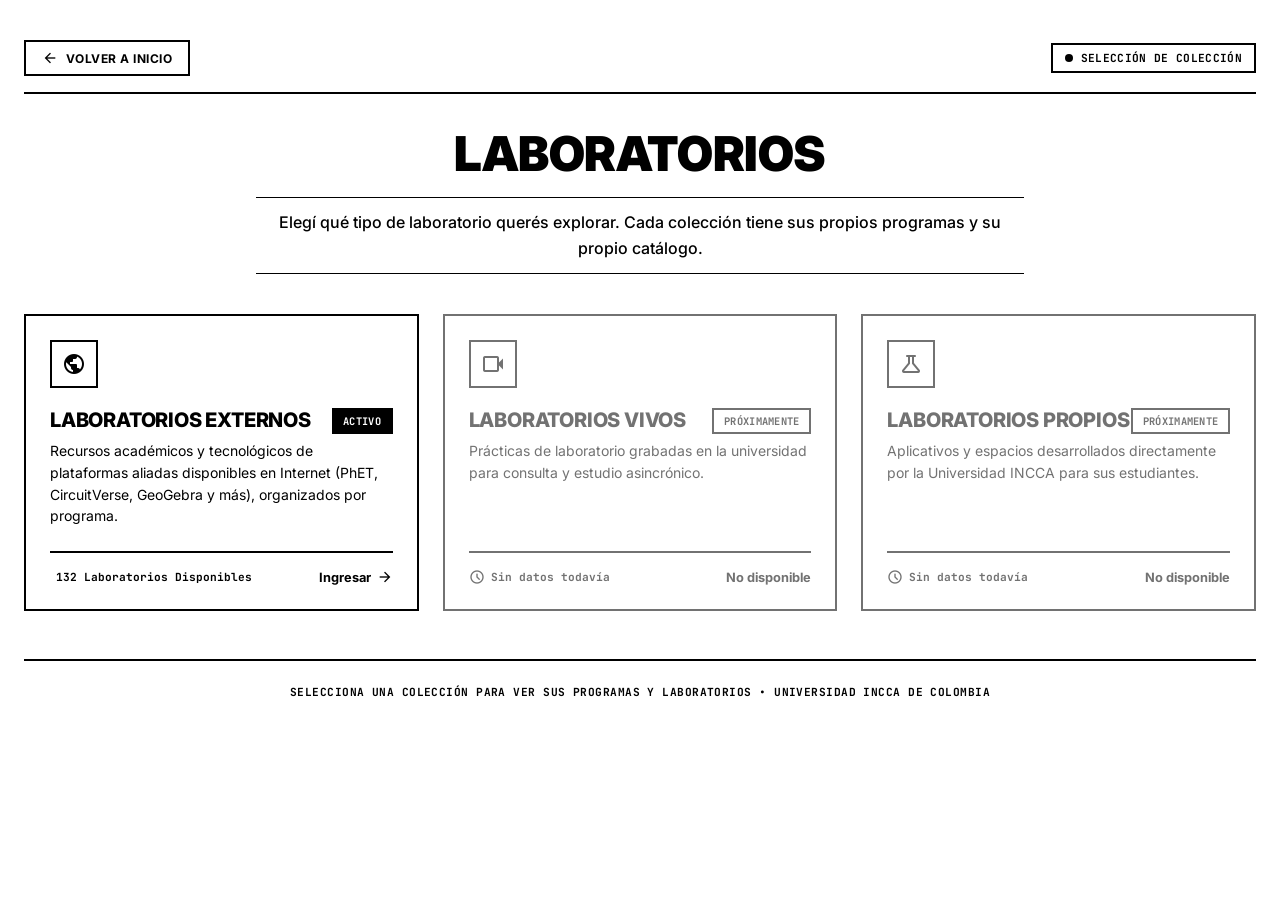
==== prueba.html @ 7ad80da8 "Visor de laboratorios (patron window.name) Extraido del proyecto laboratorio-lading: 3 pantallas (in" ====
<!DOCTYPE html>
<html lang="es">
<head>
  <meta charset="UTF-8" />
  <title>Banco de pruebas — Visor</title>
</head>
<body style="margin:0">
  <!--
    Banco de pruebas de LA CADENA COMPLETA del visor (ver
    visor-instrucciones.md, §11). Este archivo hace las veces de anfitrión:
    en vez de que el visor haga fetch() a nada, el iframe le entrega el JSON
    COMPLETO y REAL de los 132 laboratorios directo en su atributo name,
    apuntando a ./index.html (Pantalla 1, acá mismo en este repo) — el visor
    no sabe ni le importa que estos datos vengan de un archivo hardcodeado
    en vez de una red real: es exactamente el mismo punto de partida que
    usaría cualquier anfitrión externo real.

    Desde acá se puede recorrer la cadena entera con clicks reales:
    Pantalla 1 (elegir colección) -> Pantalla 2 (elegir programa, derivado
    del mismo array) -> Pantalla 3 (catálogo de ese programa) — todo sin
    que NINGUNA de las 3 pantallas vuelva a tocar la red ni una sola vez.

    Si este iframe no tuviera name (o viniera vacío/corrupto), cada
    pantalla cae en su estado "sin datos" — nunca un error, nunca una
    pantalla en blanco.

    El JSON va con comillas dobles escapadas como &quot; (es un atributo
    HTML, no una cadena JS) porque el iframe usa name='...' con comillas
    simples.
  -->
  <iframe
    title="Visor (prueba - cadena completa)"
    style="width:100vw;height:100vh;border:0;display:block"
    src="./index.html"
    name='[{&quot;No.&quot;:1,&quot;Nombre del Laboratorio&quot;:&quot;Flotabilidad: Intro&quot;,&quot;Categoría&quot;:&quot;Movimiento&quot;,&quot;Compatible con Moodle&quot;:&quot;Si&quot;,&quot;Link del Recurso&quot;:&quot;https://phet.colorado.edu/sims/html/buoyancy-basics/latest/buoyancy-basics_es.html&quot;,&quot;Origen / Plataforma&quot;:&quot;PhET&quot;,&quot;Aplica a&quot;:&quot;Transversal&quot;,&quot;Programa(s)&quot;:&quot;Ingeniería Mecánica, Ingeniería Electrónica, Ingeniería de Sistemas, Ingeniería Industrial, Ingeniería de Alimentos; Cultura Física y Deporte&quot;,&quot;Materias&quot;:&quot;Física Mecánica y Laboratorio de Física Mecánica (Ing. Mecánica, Electrónica, Sistemas, Industrial, Alimentos); Biomecánica del Ejercicio (Cultura Física y Deporte)&quot;,&quot;Descripción &quot;:&quot;Simulación de flotabilidad en su versión introductoria. El estudiante sumerge bloques de distintos materiales en agua y observa si flotan o se hunden, comparando el peso aparente, el empuje y la densidad relativa del objeto frente al líquido. Permite manipular el tamaño del bloque y el tipo de fluido para descubrir de forma intuitiva el principio de Arquímedes antes de pasar a la versión completa con cálculos numéricos de fuerza de empuje, densidad exacta y presión del fluido en distintas profundidades.&quot;,&quot;Guía en la web&quot;:&quot;Guía docente disponible en la pestaña &#39;For Teachers&#39; de la propia página del recurso (mismo enlace de la columna Link del Recurso).&quot;,&quot;Costo&quot;:&quot;Gratuito / $0&quot;,&quot;Acceso a la guía/actividad oficial (verificado)&quot;:&quot;Requiere cuenta gratuita de educador en phet.colorado.edu para descargar la guía docente / actividad oficial (pestaña &#39;For Teachers&#39;). La simulación en sí se usa sin ningún registro, pero la guía y las actividades enviadas por otros docentes SÍ están detrás de ese login gratuito.&quot;,&quot;Propuesta de guía y actividad (Claude)&quot;:&quot;OBJETIVO: Que el estudiante relacione las variables que controla en «Flotabilidad: Intro» con el fenómeno mecánico que representa. ACTIVIDAD PROPUESTA: (1) Explorar libremente «Flotabilidad: Intro» durante 5 minutos identificando qué variables se pueden modificar. (2) Fijar una variable y registrar en una tabla al menos 5 mediciones cambiando solo otra variable. (3) Graficar los datos recogidos y proponer una relación matemática entre las dos variables. PREGUNTA DE EVALUACIÓN: ¿Qué variable tuvo mayor efecto sobre el resultado observado y por qué, según la teoría vista en clase?&quot;,&quot;imagen&quot;:&quot;https://phet.colorado.edu/sims/html/buoyancy-basics/latest/buoyancy-basics-900.png&quot;},{&quot;No.&quot;:2,&quot;Nombre del Laboratorio&quot;:&quot;Flotabilidad&quot;,&quot;Categoría&quot;:&quot;Movimiento&quot;,&quot;Compatible con Moodle&quot;:&quot;Si&quot;,&quot;Link del Recurso&quot;:&quot;https://phet.colorado.edu/sims/html/buoyancy/latest/buoyancy_es.html&quot;,&quot;Origen / Plataforma&quot;:&quot;PhET&quot;,&quot;Aplica a&quot;:&quot;Transversal&quot;,&quot;Programa(s)&quot;:&quot;Ingeniería Mecánica, Ingeniería Electrónica, Ingeniería de Sistemas, Ingeniería Industrial, Ingeniería de Alimentos; Cultura Física y Deporte&quot;,&quot;Materias&quot;:&quot;Física Mecánica y Laboratorio de Física Mecánica (Ing. Mecánica, Electrónica, Sistemas, Industrial, Alimentos); Biomecánica del Ejercicio (Cultura Física y Deporte)&quot;,&quot;Descripción &quot;:&quot;Versión avanzada de la simulación de flotabilidad: incluye medición numérica de fuerza de empuje, densidad, masa y volumen, además de un modo de &#39;piscinas&#39; donde se comparan objetos en distintos líquidos (agua dulce, agua salada, aceite). El estudiante formula y verifica hipótesis sobre por qué ciertos materiales flotan, calcula la densidad crítica de flotación y relaciona el principio de Arquímedes con aplicaciones reales como el diseño de embarcaciones o boyas.&quot;,&quot;Guía en la web&quot;:&quot;Guía docente disponible en la pestaña &#39;For Teachers&#39; de la propia página del recurso (mismo enlace de la columna Link del Recurso).&quot;,&quot;Costo&quot;:&quot;Gratuito / $0&quot;,&quot;Acceso a la guía/actividad oficial (verificado)&quot;:&quot;Requiere cuenta gratuita de educador en phet.colorado.edu para descargar la guía docente / actividad oficial (pestaña &#39;For Teachers&#39;). La simulación en sí se usa sin ningún registro, pero la guía y las actividades enviadas por otros docentes SÍ están detrás de ese login gratuito.&quot;,&quot;Propuesta de guía y actividad (Claude)&quot;:&quot;OBJETIVO: Que el estudiante relacione las variables que controla en «Flotabilidad» con el fenómeno mecánico que representa. ACTIVIDAD PROPUESTA: (1) Explorar libremente «Flotabilidad» durante 5 minutos identificando qué variables se pueden modificar. (2) Fijar una variable y registrar en una tabla al menos 5 mediciones cambiando solo otra variable. (3) Graficar los datos recogidos y proponer una relación matemática entre las dos variables. PREGUNTA DE EVALUACIÓN: ¿Qué variable tuvo mayor efecto sobre el resultado observado y por qué, según la teoría vista en clase?&quot;,&quot;imagen&quot;:&quot;https://phet.colorado.edu/sims/html/buoyancy/latest/buoyancy-900.png&quot;},{&quot;No.&quot;:3,&quot;Nombre del Laboratorio&quot;:&quot;Laboratorio de Datos de Proyectiles&quot;,&quot;Categoría&quot;:&quot;Movimiento&quot;,&quot;Compatible con Moodle&quot;:&quot;Si&quot;,&quot;Link del Recurso&quot;:&quot;https://phet.colorado.edu/sims/html/projectile-data-lab/latest/projectile-data-lab_es.html&quot;,&quot;Origen / Plataforma&quot;:&quot;PhET&quot;,&quot;Aplica a&quot;:&quot;Transversal&quot;,&quot;Programa(s)&quot;:&quot;Ingeniería Mecánica, Ingeniería Electrónica, Ingeniería de Sistemas, Ingeniería Industrial, Ingeniería de Alimentos; Cultura Física y Deporte&quot;,&quot;Materias&quot;:&quot;Física Mecánica y Laboratorio de Física Mecánica (Ing. Mecánica, Electrónica, Sistemas, Industrial, Alimentos); Biomecánica del Ejercicio (Cultura Física y Deporte)&quot;,&quot;Descripción &quot;:&quot;Laboratorio de recolección de datos de tiro parabólico. El estudiante dispara proyectiles variando ángulo, velocidad inicial, masa y resistencia del aire, y registra alcance, altura máxima y tiempo de vuelo en una tabla de datos editable. Está pensado para practicar el método científico completo: formular hipótesis, tomar mediciones repetidas, calcular incertidumbre y contrastar los resultados experimentales contra el modelo teórico del movimiento parabólico sin fricción.&quot;,&quot;Guía en la web&quot;:&quot;Guía docente disponible en la pestaña &#39;For Teachers&#39; de la propia página del recurso (mismo enlace de la columna Link del Recurso).&quot;,&quot;Costo&quot;:&quot;Gratuito / $0&quot;,&quot;Acceso a la guía/actividad oficial (verificado)&quot;:&quot;Requiere cuenta gratuita de educador en phet.colorado.edu para descargar la guía docente / actividad oficial (pestaña &#39;For Teachers&#39;). La simulación en sí se usa sin ningún registro, pero la guía y las actividades enviadas por otros docentes SÍ están detrás de ese login gratuito.&quot;,&quot;Propuesta de guía y actividad (Claude)&quot;:&quot;OBJETIVO: Que el estudiante relacione las variables que controla en «Laboratorio de Datos de Proyectiles» con el fenómeno mecánico que representa. ACTIVIDAD PROPUESTA: (1) Explorar libremente «Laboratorio de Datos de Proyectiles» durante 5 minutos identificando qué variables se pueden modificar. (2) Fijar una variable y registrar en una tabla al menos 5 mediciones cambiando solo otra variable. (3) Graficar los datos recogidos y proponer una relación matemática entre las dos variables. PREGUNTA DE EVALUACIÓN: ¿Qué variable tuvo mayor efecto sobre el resultado observado y por qué, según la teoría vista en clase?&quot;,&quot;imagen&quot;:&quot;https://phet.colorado.edu/sims/html/projectile-data-lab/latest/projectile-data-lab-900.png&quot;},{&quot;No.&quot;:4,&quot;Nombre del Laboratorio&quot;:&quot;Leyes de Kepler&quot;,&quot;Categoría&quot;:&quot;Movimiento&quot;,&quot;Compatible con Moodle&quot;:&quot;Si&quot;,&quot;Link del Recurso&quot;:&quot;https://phet.colorado.edu/sims/html/keplers-laws/latest/keplers-laws_es.html&quot;,&quot;Origen / Plataforma&quot;:&quot;PhET&quot;,&quot;Aplica a&quot;:&quot;Transversal&quot;,&quot;Programa(s)&quot;:&quot;Ingeniería Mecánica, Ingeniería Electrónica, Ingeniería de Sistemas, Ingeniería Industrial, Ingeniería de Alimentos; Cultura Física y Deporte&quot;,&quot;Materias&quot;:&quot;Física Mecánica y Laboratorio de Física Mecánica (Ing. Mecánica, Electrónica, Sistemas, Industrial, Alimentos); Biomecánica del Ejercicio (Cultura Física y Deporte)&quot;,&quot;Descripción &quot;:&quot;Explora las tres leyes de Kepler sobre el movimiento planetario: órbitas elípticas, la ley de áreas iguales en tiempos iguales y la relación entre el periodo orbital y el semieje mayor. El estudiante modifica la excentricidad de la órbita, mide velocidades en distintos puntos de la trayectoria y verifica numéricamente cada ley, conectando conceptos de mecánica clásica con astronomía y con el concepto físico de conservación del momento angular.&quot;,&quot;Guía en la web&quot;:&quot;Guía docente disponible en la pestaña &#39;For Teachers&#39; de la propia página del recurso (mismo enlace de la columna Link del Recurso).&quot;,&quot;Costo&quot;:&quot;Gratuito / $0&quot;,&quot;Acceso a la guía/actividad oficial (verificado)&quot;:&quot;Requiere cuenta gratuita de educador en phet.colorado.edu para descargar la guía docente / actividad oficial (pestaña &#39;For Teachers&#39;). La simulación en sí se usa sin ningún registro, pero la guía y las actividades enviadas por otros docentes SÍ están detrás de ese login gratuito.&quot;,&quot;Propuesta de guía y actividad (Claude)&quot;:&quot;OBJETIVO: Que el estudiante relacione las variables que controla en «Leyes de Kepler» con el fenómeno mecánico que representa. ACTIVIDAD PROPUESTA: (1) Explorar libremente «Leyes de Kepler» durante 5 minutos identificando qué variables se pueden modificar. (2) Fijar una variable y registrar en una tabla al menos 5 mediciones cambiando solo otra variable. (3) Graficar los datos recogidos y proponer una relación matemática entre las dos variables. PREGUNTA DE EVALUACIÓN: ¿Qué variable tuvo mayor efecto sobre el resultado observado y por qué, según la teoría vista en clase?&quot;,&quot;imagen&quot;:&quot;https://phet.colorado.edu/sims/html/keplers-laws/latest/keplers-laws-900.png&quot;},{&quot;No.&quot;:5,&quot;Nombre del Laboratorio&quot;:&quot;Mi Sistema Solar&quot;,&quot;Categoría&quot;:&quot;Movimiento&quot;,&quot;Compatible con Moodle&quot;:&quot;Si&quot;,&quot;Link del Recurso&quot;:&quot;https://phet.colorado.edu/sims/html/my-solar-system/latest/my-solar-system_es.html&quot;,&quot;Origen / Plataforma&quot;:&quot;PhET&quot;,&quot;Aplica a&quot;:&quot;Transversal&quot;,&quot;Programa(s)&quot;:&quot;Ingeniería Mecánica, Ingeniería Electrónica, Ingeniería de Sistemas, Ingeniería Industrial, Ingeniería de Alimentos; Cultura Física y Deporte&quot;,&quot;Materias&quot;:&quot;Física Mecánica y Laboratorio de Física Mecánica (Ing. Mecánica, Electrónica, Sistemas, Industrial, Alimentos); Biomecánica del Ejercicio (Cultura Física y Deporte)&quot;,&quot;Descripción &quot;:&quot;Sistema solar interactivo y configurable donde el estudiante crea sistemas gravitacionales propios (número de cuerpos, masas, posiciones y velocidades iniciales) y observa la evolución orbital resultante en tiempo real. Permite comprobar estabilidad orbital, órbitas caóticas y el efecto de la masa sobre la trayectoria, siendo una herramienta central para introducir gravitación universal, fuerza centrípeta y las leyes de Newton aplicadas a sistemas de varios cuerpos.&quot;,&quot;Guía en la web&quot;:&quot;Guía docente disponible en la pestaña &#39;For Teachers&#39; de la propia página del recurso (mismo enlace de la columna Link del Recurso).&quot;,&quot;Costo&quot;:&quot;Gratuito / $0&quot;,&quot;Acceso a la guía/actividad oficial (verificado)&quot;:&quot;Requiere cuenta gratuita de educador en phet.colorado.edu para descargar la guía docente / actividad oficial (pestaña &#39;For Teachers&#39;). La simulación en sí se usa sin ningún registro, pero la guía y las actividades enviadas por otros docentes SÍ están detrás de ese login gratuito.&quot;,&quot;Propuesta de guía y actividad (Claude)&quot;:&quot;OBJETIVO: Que el estudiante relacione las variables que controla en «Mi Sistema Solar» con el fenómeno mecánico que representa. ACTIVIDAD PROPUESTA: (1) Explorar libremente «Mi Sistema Solar» durante 5 minutos identificando qué variables se pueden modificar. (2) Fijar una variable y registrar en una tabla al menos 5 mediciones cambiando solo otra variable. (3) Graficar los datos recogidos y proponer una relación matemática entre las dos variables. PREGUNTA DE EVALUACIÓN: ¿Qué variable tuvo mayor efecto sobre el resultado observado y por qué, según la teoría vista en clase?&quot;,&quot;imagen&quot;:&quot;https://phet.colorado.edu/sims/html/my-solar-system/latest/my-solar-system-900.png&quot;},{&quot;No.&quot;:6,&quot;Nombre del Laboratorio&quot;:&quot;Graficador para Cálculo&quot;,&quot;Categoría&quot;:&quot;Movimiento&quot;,&quot;Compatible con Moodle&quot;:&quot;Si&quot;,&quot;Link del Recurso&quot;:&quot;https://phet.colorado.edu/sims/html/calculus-grapher/latest/calculus-grapher_es.html&quot;,&quot;Origen / Plataforma&quot;:&quot;PhET&quot;,&quot;Aplica a&quot;:&quot;Transversal&quot;,&quot;Programa(s)&quot;:&quot;Ingeniería Mecánica, Ingeniería Electrónica, Ingeniería de Sistemas, Ingeniería Industrial, Ingeniería de Alimentos; Cultura Física y Deporte&quot;,&quot;Materias&quot;:&quot;Física Mecánica y Laboratorio de Física Mecánica (Ing. Mecánica, Electrónica, Sistemas, Industrial, Alimentos); Biomecánica del Ejercicio (Cultura Física y Deporte)&quot;,&quot;Descripción &quot;:&quot;Graficador interactivo pensado para cálculo diferencial e integral: el estudiante dibuja una función y la simulación construye en paralelo su derivada e integral, permitiendo visualizar la relación geométrica entre pendiente, área bajo la curva y las funciones original, derivada e integral. Es una herramienta de apoyo visual para cursos de cálculo aplicados a ingeniería, útil para interpretar razones de cambio y acumulación sin depender únicamente del cálculo algebraico.&quot;,&quot;Guía en la web&quot;:&quot;Guía docente disponible en la pestaña &#39;For Teachers&#39; de la propia página del recurso (mismo enlace de la columna Link del Recurso).&quot;,&quot;Costo&quot;:&quot;Gratuito / $0&quot;,&quot;Acceso a la guía/actividad oficial (verificado)&quot;:&quot;Requiere cuenta gratuita de educador en phet.colorado.edu para descargar la guía docente / actividad oficial (pestaña &#39;For Teachers&#39;). La simulación en sí se usa sin ningún registro, pero la guía y las actividades enviadas por otros docentes SÍ están detrás de ese login gratuito.&quot;,&quot;Propuesta de guía y actividad (Claude)&quot;:&quot;OBJETIVO: Que el estudiante relacione las variables que controla en «Graficador para Cálculo» con el fenómeno mecánico que representa. ACTIVIDAD PROPUESTA: (1) Explorar libremente «Graficador para Cálculo» durante 5 minutos identificando qué variables se pueden modificar. (2) Fijar una variable y registrar en una tabla al menos 5 mediciones cambiando solo otra variable. (3) Graficar los datos recogidos y proponer una relación matemática entre las dos variables. PREGUNTA DE EVALUACIÓN: ¿Qué variable tuvo mayor efecto sobre el resultado observado y por qué, según la teoría vista en clase?&quot;,&quot;imagen&quot;:&quot;https://phet.colorado.edu/sims/html/calculus-grapher/latest/calculus-grapher-900.png&quot;},{&quot;No.&quot;:7,&quot;Nombre del Laboratorio&quot;:&quot;Modos Normales&quot;,&quot;Categoría&quot;:&quot;Movimiento&quot;,&quot;Compatible con Moodle&quot;:&quot;Si&quot;,&quot;Link del Recurso&quot;:&quot;https://phet.colorado.edu/sims/html/normal-modes/latest/normal-modes_es.html&quot;,&quot;Origen / Plataforma&quot;:&quot;PhET&quot;,&quot;Aplica a&quot;:&quot;Transversal&quot;,&quot;Programa(s)&quot;:&quot;Ingeniería Mecánica, Ingeniería Electrónica, Ingeniería de Sistemas, Ingeniería Industrial, Ingeniería de Alimentos; Cultura Física y Deporte&quot;,&quot;Materias&quot;:&quot;Física Mecánica y Laboratorio de Física Mecánica (Ing. Mecánica, Electrónica, Sistemas, Industrial, Alimentos); Biomecánica del Ejercicio (Cultura Física y Deporte)&quot;,&quot;Descripción &quot;:&quot;Simulación de modos normales de vibración en sistemas de masas acopladas por resortes. El estudiante ajusta el número de masas, la rigidez de los resortes y las condiciones iniciales para observar los distintos patrones de oscilación colectiva y sus frecuencias características. Introduce conceptos de oscilaciones acopladas, resonancia y análisis modal, base teórica utilizada después en vibraciones mecánicas, estructuras y sistemas de suspensión en ingeniería mecánica e industrial.&quot;,&quot;Guía en la web&quot;:&quot;Guía docente disponible en la pestaña &#39;For Teachers&#39; de la propia página del recurso (mismo enlace de la columna Link del Recurso).&quot;,&quot;Costo&quot;:&quot;Gratuito / $0&quot;,&quot;Acceso a la guía/actividad oficial (verificado)&quot;:&quot;Requiere cuenta gratuita de educador en phet.colorado.edu para descargar la guía docente / actividad oficial (pestaña &#39;For Teachers&#39;). La simulación en sí se usa sin ningún registro, pero la guía y las actividades enviadas por otros docentes SÍ están detrás de ese login gratuito.&quot;,&quot;Propuesta de guía y actividad (Claude)&quot;:&quot;OBJETIVO: Que el estudiante relacione las variables que controla en «Modos Normales» con el fenómeno mecánico que representa. ACTIVIDAD PROPUESTA: (1) Explorar libremente «Modos Normales» durante 5 minutos identificando qué variables se pueden modificar. (2) Fijar una variable y registrar en una tabla al menos 5 mediciones cambiando solo otra variable. (3) Graficar los datos recogidos y proponer una relación matemática entre las dos variables. PREGUNTA DE EVALUACIÓN: ¿Qué variable tuvo mayor efecto sobre el resultado observado y por qué, según la teoría vista en clase?&quot;,&quot;imagen&quot;:&quot;https://phet.colorado.edu/sims/html/normal-modes/latest/normal-modes-900.png&quot;},{&quot;No.&quot;:8,&quot;Nombre del Laboratorio&quot;:&quot;Laboratorio de Colisiones&quot;,&quot;Categoría&quot;:&quot;Movimiento&quot;,&quot;Compatible con Moodle&quot;:&quot;Si&quot;,&quot;Link del Recurso&quot;:&quot;https://phet.colorado.edu/sims/html/collision-lab/latest/collision-lab_es.html&quot;,&quot;Origen / Plataforma&quot;:&quot;PhET&quot;,&quot;Aplica a&quot;:&quot;Transversal&quot;,&quot;Programa(s)&quot;:&quot;Ingeniería Mecánica, Ingeniería Electrónica, Ingeniería de Sistemas, Ingeniería Industrial, Ingeniería de Alimentos; Cultura Física y Deporte&quot;,&quot;Materias&quot;:&quot;Física Mecánica y Laboratorio de Física Mecánica (Ing. Mecánica, Electrónica, Sistemas, Industrial, Alimentos); Biomecánica del Ejercicio (Cultura Física y Deporte)&quot;,&quot;Descripción &quot;:&quot;Laboratorio de colisiones 1D y 2D entre objetos con masa y velocidad configurables. Permite comparar choques elásticos e inelásticos, verificar la conservación de momento y de energía cinética, y visualizar vectores de velocidad antes y después del impacto. Incluye un modo de &#39;reproducción&#39; cuadro a cuadro para analizar el instante exacto de la colisión, ideal para laboratorios de mecánica clásica en ingeniería y física general.&quot;,&quot;Guía en la web&quot;:&quot;Guía docente disponible en la pestaña &#39;For Teachers&#39; de la propia página del recurso (mismo enlace de la columna Link del Recurso).&quot;,&quot;Costo&quot;:&quot;Gratuito / $0&quot;,&quot;Acceso a la guía/actividad oficial (verificado)&quot;:&quot;Requiere cuenta gratuita de educador en phet.colorado.edu para descargar la guía docente / actividad oficial (pestaña &#39;For Teachers&#39;). La simulación en sí se usa sin ningún registro, pero la guía y las actividades enviadas por otros docentes SÍ están detrás de ese login gratuito.&quot;,&quot;Propuesta de guía y actividad (Claude)&quot;:&quot;OBJETIVO: Que el estudiante relacione las variables que controla en «Laboratorio de Colisiones» con el fenómeno mecánico que representa. ACTIVIDAD PROPUESTA: (1) Explorar libremente «Laboratorio de Colisiones» durante 5 minutos identificando qué variables se pueden modificar. (2) Fijar una variable y registrar en una tabla al menos 5 mediciones cambiando solo otra variable. (3) Graficar los datos recogidos y proponer una relación matemática entre las dos variables. PREGUNTA DE EVALUACIÓN: ¿Qué variable tuvo mayor efecto sobre el resultado observado y por qué, según la teoría vista en clase?&quot;,&quot;imagen&quot;:&quot;https://phet.colorado.edu/sims/html/collision-lab/latest/collision-lab-900.png&quot;},{&quot;No.&quot;:9,&quot;Nombre del Laboratorio&quot;:&quot;Energía en la pista de patinaje&quot;,&quot;Categoría&quot;:&quot;Movimiento&quot;,&quot;Compatible con Moodle&quot;:&quot;Si&quot;,&quot;Link del Recurso&quot;:&quot;https://phet.colorado.edu/sims/html/energy-skate-park/latest/energy-skate-park_es.html&quot;,&quot;Origen / Plataforma&quot;:&quot;PhET&quot;,&quot;Aplica a&quot;:&quot;Transversal&quot;,&quot;Programa(s)&quot;:&quot;Ingeniería Mecánica, Ingeniería Electrónica, Ingeniería de Sistemas, Ingeniería Industrial, Ingeniería de Alimentos; Cultura Física y Deporte&quot;,&quot;Materias&quot;:&quot;Física Mecánica y Laboratorio de Física Mecánica (Ing. Mecánica, Electrónica, Sistemas, Industrial, Alimentos); Biomecánica del Ejercicio (Cultura Física y Deporte)&quot;,&quot;Descripción &quot;:&quot;Simulación clásica de un patinador sobre una pista con distintas formas (parabólica, en U, personalizada) que ilustra la transformación continua entre energía potencial gravitacional, energía cinética y energía térmica por fricción. El estudiante mide la energía total del sistema en cada punto de la pista, agrega fricción, cambia la gravedad del planeta y comprueba experimentalmente el principio de conservación de la energía mecánica.&quot;,&quot;Guía en la web&quot;:&quot;Guía docente disponible en la pestaña &#39;For Teachers&#39; de la propia página del recurso (mismo enlace de la columna Link del Recurso).&quot;,&quot;Costo&quot;:&quot;Gratuito / $0&quot;,&quot;Acceso a la guía/actividad oficial (verificado)&quot;:&quot;Requiere cuenta gratuita de educador en phet.colorado.edu para descargar la guía docente / actividad oficial (pestaña &#39;For Teachers&#39;). La simulación en sí se usa sin ningún registro, pero la guía y las actividades enviadas por otros docentes SÍ están detrás de ese login gratuito.&quot;,&quot;Propuesta de guía y actividad (Claude)&quot;:&quot;OBJETIVO: Que el estudiante relacione las variables que controla en «Energía en la pista de patinaje» con el fenómeno mecánico que representa. ACTIVIDAD PROPUESTA: (1) Explorar libremente «Energía en la pista de patinaje» durante 5 minutos identificando qué variables se pueden modificar. (2) Fijar una variable y registrar en una tabla al menos 5 mediciones cambiando solo otra variable. (3) Graficar los datos recogidos y proponer una relación matemática entre las dos variables. PREGUNTA DE EVALUACIÓN: ¿Qué variable tuvo mayor efecto sobre el resultado observado y por qué, según la teoría vista en clase?&quot;,&quot;imagen&quot;:&quot;https://phet.colorado.edu/sims/html/energy-skate-park/latest/energy-skate-park-900.png&quot;},{&quot;No.&quot;:10,&quot;Nombre del Laboratorio&quot;:&quot;Adición de Vectores&quot;,&quot;Categoría&quot;:&quot;Movimiento&quot;,&quot;Compatible con Moodle&quot;:&quot;Si&quot;,&quot;Link del Recurso&quot;:&quot;https://phet.colorado.edu/sims/html/vector-addition/latest/vector-addition_es.html&quot;,&quot;Origen / Plataforma&quot;:&quot;PhET&quot;,&quot;Aplica a&quot;:&quot;Transversal&quot;,&quot;Programa(s)&quot;:&quot;Ingeniería Mecánica, Ingeniería Electrónica, Ingeniería de Sistemas, Ingeniería Industrial, Ingeniería de Alimentos; Cultura Física y Deporte&quot;,&quot;Materias&quot;:&quot;Física Mecánica y Laboratorio de Física Mecánica (Ing. Mecánica, Electrónica, Sistemas, Industrial, Alimentos); Biomecánica del Ejercicio (Cultura Física y Deporte)&quot;,&quot;Descripción &quot;:&quot;Herramienta de suma vectorial gráfica: el estudiante construye vectores con magnitud y dirección, los suma por el método del polígono y compara el resultado con la suma analítica por componentes. Incluye distintos sistemas de coordenadas (cartesiano y polar) y un modo de ecuaciones para verificar resultados numéricamente, siendo una base esencial para cursos de física mecánica, estática y análisis de fuerzas en ingeniería.&quot;,&quot;Guía en la web&quot;:&quot;Guía docente disponible en la pestaña &#39;For Teachers&#39; de la propia página del recurso (mismo enlace de la columna Link del Recurso).&quot;,&quot;Costo&quot;:&quot;Gratuito / $0&quot;,&quot;Acceso a la guía/actividad oficial (verificado)&quot;:&quot;Requiere cuenta gratuita de educador en phet.colorado.edu para descargar la guía docente / actividad oficial (pestaña &#39;For Teachers&#39;). La simulación en sí se usa sin ningún registro, pero la guía y las actividades enviadas por otros docentes SÍ están detrás de ese login gratuito.&quot;,&quot;Propuesta de guía y actividad (Claude)&quot;:&quot;OBJETIVO: Que el estudiante relacione las variables que controla en «Adición de Vectores» con el fenómeno mecánico que representa. ACTIVIDAD PROPUESTA: (1) Explorar libremente «Adición de Vectores» durante 5 minutos identificando qué variables se pueden modificar. (2) Fijar una variable y registrar en una tabla al menos 5 mediciones cambiando solo otra variable. (3) Graficar los datos recogidos y proponer una relación matemática entre las dos variables. PREGUNTA DE EVALUACIÓN: ¿Qué variable tuvo mayor efecto sobre el resultado observado y por qué, según la teoría vista en clase?&quot;,&quot;imagen&quot;:&quot;https://phet.colorado.edu/sims/html/vector-addition/latest/vector-addition-900.png&quot;},{&quot;No.&quot;:11,&quot;Nombre del Laboratorio&quot;:&quot;Lab de Fuerza de Gravedad: Intro&quot;,&quot;Categoría&quot;:&quot;Movimiento&quot;,&quot;Compatible con Moodle&quot;:&quot;Si&quot;,&quot;Link del Recurso&quot;:&quot;https://phet.colorado.edu/sims/html/gravity-force-lab-basics/latest/gravity-force-lab-basics_es.html&quot;,&quot;Origen / Plataforma&quot;:&quot;PhET&quot;,&quot;Aplica a&quot;:&quot;Transversal&quot;,&quot;Programa(s)&quot;:&quot;Ingeniería Mecánica, Ingeniería Electrónica, Ingeniería de Sistemas, Ingeniería Industrial, Ingeniería de Alimentos; Cultura Física y Deporte&quot;,&quot;Materias&quot;:&quot;Física Mecánica y Laboratorio de Física Mecánica (Ing. Mecánica, Electrónica, Sistemas, Industrial, Alimentos); Biomecánica del Ejercicio (Cultura Física y Deporte)&quot;,&quot;Descripción &quot;:&quot;Versión introductoria de la ley de gravitación universal entre dos masas puntuales. El estudiante modifica la masa de cada cuerpo y la distancia entre ellos, observando cómo cambia la fuerza gravitacional resultante mediante una representación vectorial a escala. Ayuda a construir intuición sobre la relación inversa al cuadrado de la distancia antes de introducir la fórmula completa de Newton y su aplicación en órbitas planetarias.&quot;,&quot;Guía en la web&quot;:&quot;Guía docente disponible en la pestaña &#39;For Teachers&#39; de la propia página del recurso (mismo enlace de la columna Link del Recurso).&quot;,&quot;Costo&quot;:&quot;Gratuito / $0&quot;,&quot;Acceso a la guía/actividad oficial (verificado)&quot;:&quot;Requiere cuenta gratuita de educador en phet.colorado.edu para descargar la guía docente / actividad oficial (pestaña &#39;For Teachers&#39;). La simulación en sí se usa sin ningún registro, pero la guía y las actividades enviadas por otros docentes SÍ están detrás de ese login gratuito.&quot;,&quot;Propuesta de guía y actividad (Claude)&quot;:&quot;OBJETIVO: Que el estudiante relacione las variables que controla en «Lab de Fuerza de Gravedad: Intro» con el fenómeno mecánico que representa. ACTIVIDAD PROPUESTA: (1) Explorar libremente «Lab de Fuerza de Gravedad: Intro» durante 5 minutos identificando qué variables se pueden modificar. (2) Fijar una variable y registrar en una tabla al menos 5 mediciones cambiando solo otra variable. (3) Graficar los datos recogidos y proponer una relación matemática entre las dos variables. PREGUNTA DE EVALUACIÓN: ¿Qué variable tuvo mayor efecto sobre el resultado observado y por qué, según la teoría vista en clase?&quot;,&quot;imagen&quot;:&quot;https://phet.colorado.edu/sims/html/gravity-force-lab-basics/latest/gravity-force-lab-basics-900.png&quot;},{&quot;No.&quot;:12,&quot;Nombre del Laboratorio&quot;:&quot;Masas y Resortes: Intro&quot;,&quot;Categoría&quot;:&quot;Movimiento&quot;,&quot;Compatible con Moodle&quot;:&quot;Si&quot;,&quot;Link del Recurso&quot;:&quot;https://phet.colorado.edu/sims/html/masses-and-springs-basics/latest/masses-and-springs-basics_es.html&quot;,&quot;Origen / Plataforma&quot;:&quot;PhET&quot;,&quot;Aplica a&quot;:&quot;Transversal&quot;,&quot;Programa(s)&quot;:&quot;Ingeniería Mecánica, Ingeniería Electrónica, Ingeniería de Sistemas, Ingeniería Industrial, Ingeniería de Alimentos; Cultura Física y Deporte&quot;,&quot;Materias&quot;:&quot;Física Mecánica y Laboratorio de Física Mecánica (Ing. Mecánica, Electrónica, Sistemas, Industrial, Alimentos); Biomecánica del Ejercicio (Cultura Física y Deporte)&quot;,&quot;Descripción &quot;:&quot;Laboratorio introductorio de sistemas masa-resorte en oscilación armónica simple. El estudiante cuelga distintas masas de un resorte, mide el periodo de oscilación y la constante elástica, y compara el comportamiento con y sin amortiguamiento. Es el primer paso conceptual antes de la simulación completa, apto para cursos de física mecánica que introducen movimiento armónico simple, energía potencial elástica y ley de Hooke.&quot;,&quot;Guía en la web&quot;:&quot;Guía docente disponible en la pestaña &#39;For Teachers&#39; de la propia página del recurso (mismo enlace de la columna Link del Recurso).&quot;,&quot;Costo&quot;:&quot;Gratuito / $0&quot;,&quot;Acceso a la guía/actividad oficial (verificado)&quot;:&quot;Requiere cuenta gratuita de educador en phet.colorado.edu para descargar la guía docente / actividad oficial (pestaña &#39;For Teachers&#39;). La simulación en sí se usa sin ningún registro, pero la guía y las actividades enviadas por otros docentes SÍ están detrás de ese login gratuito.&quot;,&quot;Propuesta de guía y actividad (Claude)&quot;:&quot;OBJETIVO: Que el estudiante relacione las variables que controla en «Masas y Resortes: Intro» con el fenómeno mecánico que representa. ACTIVIDAD PROPUESTA: (1) Explorar libremente «Masas y Resortes: Intro» durante 5 minutos identificando qué variables se pueden modificar. (2) Fijar una variable y registrar en una tabla al menos 5 mediciones cambiando solo otra variable. (3) Graficar los datos recogidos y proponer una relación matemática entre las dos variables. PREGUNTA DE EVALUACIÓN: ¿Qué variable tuvo mayor efecto sobre el resultado observado y por qué, según la teoría vista en clase?&quot;,&quot;imagen&quot;:&quot;https://phet.colorado.edu/sims/html/masses-and-springs-basics/latest/masses-and-springs-basics-900.png&quot;},{&quot;No.&quot;:13,&quot;Nombre del Laboratorio&quot;:&quot;Masas y Resortes&quot;,&quot;Categoría&quot;:&quot;Movimiento&quot;,&quot;Compatible con Moodle&quot;:&quot;Si&quot;,&quot;Link del Recurso&quot;:&quot;https://phet.colorado.edu/sims/html/masses-and-springs/latest/masses-and-springs_es.html&quot;,&quot;Origen / Plataforma&quot;:&quot;PhET&quot;,&quot;Aplica a&quot;:&quot;Transversal&quot;,&quot;Programa(s)&quot;:&quot;Ingeniería Mecánica, Ingeniería Electrónica, Ingeniería de Sistemas, Ingeniería Industrial, Ingeniería de Alimentos; Cultura Física y Deporte&quot;,&quot;Materias&quot;:&quot;Física Mecánica y Laboratorio de Física Mecánica (Ing. Mecánica, Electrónica, Sistemas, Industrial, Alimentos); Biomecánica del Ejercicio (Cultura Física y Deporte)&quot;,&quot;Descripción &quot;:&quot;Versión completa del sistema masa-resorte, con múltiples resortes en serie o paralelo, amortiguamiento ajustable, fuerza aplicada externa y gráficas en tiempo real de posición, velocidad y energía. Permite estudiar resonancia, oscilaciones forzadas y el efecto de la constante elástica sobre el periodo, ampliando el análisis de vibraciones mecánicas hacia sistemas más complejos usados en diseño estructural y de suspensión vehicular.&quot;,&quot;Guía en la web&quot;:&quot;Guía docente disponible en la pestaña &#39;For Teachers&#39; de la propia página del recurso (mismo enlace de la columna Link del Recurso).&quot;,&quot;Costo&quot;:&quot;Gratuito / $0&quot;,&quot;Acceso a la guía/actividad oficial (verificado)&quot;:&quot;Requiere cuenta gratuita de educador en phet.colorado.edu para descargar la guía docente / actividad oficial (pestaña &#39;For Teachers&#39;). La simulación en sí se usa sin ningún registro, pero la guía y las actividades enviadas por otros docentes SÍ están detrás de ese login gratuito.&quot;,&quot;Propuesta de guía y actividad (Claude)&quot;:&quot;OBJETIVO: Que el estudiante relacione las variables que controla en «Masas y Resortes» con el fenómeno mecánico que representa. ACTIVIDAD PROPUESTA: (1) Explorar libremente «Masas y Resortes» durante 5 minutos identificando qué variables se pueden modificar. (2) Fijar una variable y registrar en una tabla al menos 5 mediciones cambiando solo otra variable. (3) Graficar los datos recogidos y proponer una relación matemática entre las dos variables. PREGUNTA DE EVALUACIÓN: ¿Qué variable tuvo mayor efecto sobre el resultado observado y por qué, según la teoría vista en clase?&quot;,&quot;imagen&quot;:&quot;https://phet.colorado.edu/sims/html/masses-and-springs/latest/masses-and-springs-900.png&quot;},{&quot;No.&quot;:14,&quot;Nombre del Laboratorio&quot;:&quot;Lab de Péndulo&quot;,&quot;Categoría&quot;:&quot;Movimiento&quot;,&quot;Compatible con Moodle&quot;:&quot;Si&quot;,&quot;Link del Recurso&quot;:&quot;https://phet.colorado.edu/sims/html/pendulum-lab/latest/pendulum-lab_es.html&quot;,&quot;Origen / Plataforma&quot;:&quot;PhET&quot;,&quot;Aplica a&quot;:&quot;Transversal&quot;,&quot;Programa(s)&quot;:&quot;Ingeniería Mecánica, Ingeniería Electrónica, Ingeniería de Sistemas, Ingeniería Industrial, Ingeniería de Alimentos; Cultura Física y Deporte&quot;,&quot;Materias&quot;:&quot;Física Mecánica y Laboratorio de Física Mecánica (Ing. Mecánica, Electrónica, Sistemas, Industrial, Alimentos); Biomecánica del Ejercicio (Cultura Física y Deporte)&quot;,&quot;Descripción &quot;:&quot;Laboratorio de péndulo simple con control de longitud, masa, ángulo inicial, gravedad del planeta y amortiguamiento por aire. El estudiante mide el periodo de oscilación experimentalmente con un cronómetro virtual y lo contrasta con la fórmula teórica del péndulo simple, permitiendo también calcular el valor de la gravedad local a partir de mediciones, ejercicio clásico de laboratorio de física mecánica.&quot;,&quot;Guía en la web&quot;:&quot;Guía docente disponible en la pestaña &#39;For Teachers&#39; de la propia página del recurso (mismo enlace de la columna Link del Recurso).&quot;,&quot;Costo&quot;:&quot;Gratuito / $0&quot;,&quot;Acceso a la guía/actividad oficial (verificado)&quot;:&quot;Requiere cuenta gratuita de educador en phet.colorado.edu para descargar la guía docente / actividad oficial (pestaña &#39;For Teachers&#39;). La simulación en sí se usa sin ningún registro, pero la guía y las actividades enviadas por otros docentes SÍ están detrás de ese login gratuito.&quot;,&quot;Propuesta de guía y actividad (Claude)&quot;:&quot;OBJETIVO: Que el estudiante relacione las variables que controla en «Lab de Péndulo» con el fenómeno mecánico que representa. ACTIVIDAD PROPUESTA: (1) Explorar libremente «Lab de Péndulo» durante 5 minutos identificando qué variables se pueden modificar. (2) Fijar una variable y registrar en una tabla al menos 5 mediciones cambiando solo otra variable. (3) Graficar los datos recogidos y proponer una relación matemática entre las dos variables. PREGUNTA DE EVALUACIÓN: ¿Qué variable tuvo mayor efecto sobre el resultado observado y por qué, según la teoría vista en clase?&quot;,&quot;imagen&quot;:&quot;https://phet.colorado.edu/sims/html/pendulum-lab/latest/pendulum-lab-900.png&quot;},{&quot;No.&quot;:15,&quot;Nombre del Laboratorio&quot;:&quot;Movimiento de un Proyectil&quot;,&quot;Categoría&quot;:&quot;Movimiento&quot;,&quot;Compatible con Moodle&quot;:&quot;Si&quot;,&quot;Link del Recurso&quot;:&quot;https://phet.colorado.edu/sims/html/projectile-motion/latest/projectile-motion_es.html&quot;,&quot;Origen / Plataforma&quot;:&quot;PhET&quot;,&quot;Aplica a&quot;:&quot;Transversal&quot;,&quot;Programa(s)&quot;:&quot;Ingeniería Mecánica, Ingeniería Electrónica, Ingeniería de Sistemas, Ingeniería Industrial, Ingeniería de Alimentos; Cultura Física y Deporte&quot;,&quot;Materias&quot;:&quot;Física Mecánica y Laboratorio de Física Mecánica (Ing. Mecánica, Electrónica, Sistemas, Industrial, Alimentos); Biomecánica del Ejercicio (Cultura Física y Deporte)&quot;,&quot;Descripción &quot;:&quot;Cañón virtual que dispara proyectiles ajustando ángulo, velocidad inicial, masa, diámetro y resistencia del aire, mostrando la trayectoria parabólica resultante, el alcance y la altura máxima. Incluye modo de &#39;tiro al blanco&#39; para verificar predicciones y un modo de rastro de trayectorias múltiples que permite comparar el efecto de cada variable sobre el movimiento de proyectiles en ausencia y presencia de fricción del aire.&quot;,&quot;Guía en la web&quot;:&quot;Guía docente disponible en la pestaña &#39;For Teachers&#39; de la propia página del recurso (mismo enlace de la columna Link del Recurso).&quot;,&quot;Costo&quot;:&quot;Gratuito / $0&quot;,&quot;Acceso a la guía/actividad oficial (verificado)&quot;:&quot;Requiere cuenta gratuita de educador en phet.colorado.edu para descargar la guía docente / actividad oficial (pestaña &#39;For Teachers&#39;). La simulación en sí se usa sin ningún registro, pero la guía y las actividades enviadas por otros docentes SÍ están detrás de ese login gratuito.&quot;,&quot;Propuesta de guía y actividad (Claude)&quot;:&quot;OBJETIVO: Que el estudiante relacione las variables que controla en «Movimiento de un Proyectil» con el fenómeno mecánico que representa. ACTIVIDAD PROPUESTA: (1) Explorar libremente «Movimiento de un Proyectil» durante 5 minutos identificando qué variables se pueden modificar. (2) Fijar una variable y registrar en una tabla al menos 5 mediciones cambiando solo otra variable. (3) Graficar los datos recogidos y proponer una relación matemática entre las dos variables. PREGUNTA DE EVALUACIÓN: ¿Qué variable tuvo mayor efecto sobre el resultado observado y por qué, según la teoría vista en clase?&quot;,&quot;imagen&quot;:&quot;https://phet.colorado.edu/sims/html/projectile-motion/latest/projectile-motion-900.png&quot;},{&quot;No.&quot;:16,&quot;Nombre del Laboratorio&quot;:&quot;Gravedad y Órbitas&quot;,&quot;Categoría&quot;:&quot;Movimiento&quot;,&quot;Compatible con Moodle&quot;:&quot;Si&quot;,&quot;Link del Recurso&quot;:&quot;https://phet.colorado.edu/sims/html/gravity-and-orbits/latest/gravity-and-orbits_es.html&quot;,&quot;Origen / Plataforma&quot;:&quot;PhET&quot;,&quot;Aplica a&quot;:&quot;Transversal&quot;,&quot;Programa(s)&quot;:&quot;Ingeniería Mecánica, Ingeniería Electrónica, Ingeniería de Sistemas, Ingeniería Industrial, Ingeniería de Alimentos; Cultura Física y Deporte&quot;,&quot;Materias&quot;:&quot;Física Mecánica y Laboratorio de Física Mecánica (Ing. Mecánica, Electrónica, Sistemas, Industrial, Alimentos); Biomecánica del Ejercicio (Cultura Física y Deporte)&quot;,&quot;Descripción &quot;:&quot;Simulación de gravedad y órbitas con el sistema Sol-Tierra-Luna y modos personalizados de varios cuerpos. El estudiante activa vectores de velocidad, fuerza gravitacional y trayectoria para entender por qué los planetas no caen sobre el Sol pese a la atracción gravitacional, e investiga condiciones de órbitas estables, elípticas o de escape, conectando cinemática circular con gravitación universal.&quot;,&quot;Guía en la web&quot;:&quot;Guía docente disponible en la pestaña &#39;For Teachers&#39; de la propia página del recurso (mismo enlace de la columna Link del Recurso).&quot;,&quot;Costo&quot;:&quot;Gratuito / $0&quot;,&quot;Acceso a la guía/actividad oficial (verificado)&quot;:&quot;Requiere cuenta gratuita de educador en phet.colorado.edu para descargar la guía docente / actividad oficial (pestaña &#39;For Teachers&#39;). La simulación en sí se usa sin ningún registro, pero la guía y las actividades enviadas por otros docentes SÍ están detrás de ese login gratuito.&quot;,&quot;Propuesta de guía y actividad (Claude)&quot;:&quot;OBJETIVO: Que el estudiante relacione las variables que controla en «Gravedad y Órbitas» con el fenómeno mecánico que representa. ACTIVIDAD PROPUESTA: (1) Explorar libremente «Gravedad y Órbitas» durante 5 minutos identificando qué variables se pueden modificar. (2) Fijar una variable y registrar en una tabla al menos 5 mediciones cambiando solo otra variable. (3) Graficar los datos recogidos y proponer una relación matemática entre las dos variables. PREGUNTA DE EVALUACIÓN: ¿Qué variable tuvo mayor efecto sobre el resultado observado y por qué, según la teoría vista en clase?&quot;,&quot;imagen&quot;:&quot;https://phet.colorado.edu/sims/html/gravity-and-orbits/latest/gravity-and-orbits-900.png&quot;},{&quot;No.&quot;:17,&quot;Nombre del Laboratorio&quot;:&quot;Ley de Hooke&quot;,&quot;Categoría&quot;:&quot;Movimiento&quot;,&quot;Compatible con Moodle&quot;:&quot;Si&quot;,&quot;Link del Recurso&quot;:&quot;https://phet.colorado.edu/sims/html/hookes-law/latest/hookes-law_es.html&quot;,&quot;Origen / Plataforma&quot;:&quot;PhET&quot;,&quot;Aplica a&quot;:&quot;Transversal&quot;,&quot;Programa(s)&quot;:&quot;Ingeniería Mecánica, Ingeniería Electrónica, Ingeniería de Sistemas, Ingeniería Industrial, Ingeniería de Alimentos; Cultura Física y Deporte&quot;,&quot;Materias&quot;:&quot;Física Mecánica y Laboratorio de Física Mecánica (Ing. Mecánica, Electrónica, Sistemas, Industrial, Alimentos); Biomecánica del Ejercicio (Cultura Física y Deporte)&quot;,&quot;Descripción &quot;:&quot;Laboratorio virtual de la ley de Hooke que relaciona la fuerza aplicada a un resorte con su elongación. El estudiante cambia la constante elástica, aplica distintas fuerzas y grafica en tiempo real fuerza contra desplazamiento para calcular la pendiente (constante k) de manera experimental, reforzando el concepto de comportamiento elástico lineal y su límite de proporcionalidad en materiales.&quot;,&quot;Guía en la web&quot;:&quot;Guía docente disponible en la pestaña &#39;For Teachers&#39; de la propia página del recurso (mismo enlace de la columna Link del Recurso).&quot;,&quot;Costo&quot;:&quot;Gratuito / $0&quot;,&quot;Acceso a la guía/actividad oficial (verificado)&quot;:&quot;Requiere cuenta gratuita de educador en phet.colorado.edu para descargar la guía docente / actividad oficial (pestaña &#39;For Teachers&#39;). La simulación en sí se usa sin ningún registro, pero la guía y las actividades enviadas por otros docentes SÍ están detrás de ese login gratuito.&quot;,&quot;Propuesta de guía y actividad (Claude)&quot;:&quot;OBJETIVO: Que el estudiante relacione las variables que controla en «Ley de Hooke» con el fenómeno mecánico que representa. ACTIVIDAD PROPUESTA: (1) Explorar libremente «Ley de Hooke» durante 5 minutos identificando qué variables se pueden modificar. (2) Fijar una variable y registrar en una tabla al menos 5 mediciones cambiando solo otra variable. (3) Graficar los datos recogidos y proponer una relación matemática entre las dos variables. PREGUNTA DE EVALUACIÓN: ¿Qué variable tuvo mayor efecto sobre el resultado observado y por qué, según la teoría vista en clase?&quot;,&quot;imagen&quot;:&quot;https://phet.colorado.edu/sims/html/hookes-law/latest/hookes-law-900.png&quot;},{&quot;No.&quot;:18,&quot;Nombre del Laboratorio&quot;:&quot;Energía en la pista de patinaje: Intro&quot;,&quot;Categoría&quot;:&quot;Movimiento&quot;,&quot;Compatible con Moodle&quot;:&quot;Si&quot;,&quot;Link del Recurso&quot;:&quot;https://phet.colorado.edu/sims/html/energy-skate-park-basics/latest/energy-skate-park-basics_es.html&quot;,&quot;Origen / Plataforma&quot;:&quot;PhET&quot;,&quot;Aplica a&quot;:&quot;Transversal&quot;,&quot;Programa(s)&quot;:&quot;Ingeniería Mecánica, Ingeniería Electrónica, Ingeniería de Sistemas, Ingeniería Industrial, Ingeniería de Alimentos; Cultura Física y Deporte&quot;,&quot;Materias&quot;:&quot;Física Mecánica y Laboratorio de Física Mecánica (Ing. Mecánica, Electrónica, Sistemas, Industrial, Alimentos); Biomecánica del Ejercicio (Cultura Física y Deporte)&quot;,&quot;Descripción &quot;:&quot;Versión introductoria de energía en la pista de patinaje, con pistas predefinidas simples y visualización de barras de energía cinética y potencial en tiempo real. Sirve como primer acercamiento antes de la versión completa, apta para niveles iniciales de física mecánica donde se busca visualizar de forma directa la conservación de la energía mecánica sin variables adicionales como fricción o masa variable.&quot;,&quot;Guía en la web&quot;:&quot;Guía docente disponible en la pestaña &#39;For Teachers&#39; de la propia página del recurso (mismo enlace de la columna Link del Recurso).&quot;,&quot;Costo&quot;:&quot;Gratuito / $0&quot;,&quot;Acceso a la guía/actividad oficial (verificado)&quot;:&quot;Requiere cuenta gratuita de educador en phet.colorado.edu para descargar la guía docente / actividad oficial (pestaña &#39;For Teachers&#39;). La simulación en sí se usa sin ningún registro, pero la guía y las actividades enviadas por otros docentes SÍ están detrás de ese login gratuito.&quot;,&quot;Propuesta de guía y actividad (Claude)&quot;:&quot;OBJETIVO: Que el estudiante relacione las variables que controla en «Energía en la pista de patinaje: Intro» con el fenómeno mecánico que representa. ACTIVIDAD PROPUESTA: (1) Explorar libremente «Energía en la pista de patinaje: Intro» durante 5 minutos identificando qué variables se pueden modificar. (2) Fijar una variable y registrar en una tabla al menos 5 mediciones cambiando solo otra variable. (3) Graficar los datos recogidos y proponer una relación matemática entre las dos variables. PREGUNTA DE EVALUACIÓN: ¿Qué variable tuvo mayor efecto sobre el resultado observado y por qué, según la teoría vista en clase?&quot;,&quot;imagen&quot;:&quot;https://phet.colorado.edu/sims/html/energy-skate-park-basics/latest/energy-skate-park-basics-900.png&quot;},{&quot;No.&quot;:19,&quot;Nombre del Laboratorio&quot;:&quot;Ley de equilibrio&quot;,&quot;Categoría&quot;:&quot;Movimiento&quot;,&quot;Compatible con Moodle&quot;:&quot;Si&quot;,&quot;Link del Recurso&quot;:&quot;https://phet.colorado.edu/sims/html/balancing-act/latest/balancing-act_es.html&quot;,&quot;Origen / Plataforma&quot;:&quot;PhET&quot;,&quot;Aplica a&quot;:&quot;Transversal&quot;,&quot;Programa(s)&quot;:&quot;Ingeniería Mecánica, Ingeniería Electrónica, Ingeniería de Sistemas, Ingeniería Industrial, Ingeniería de Alimentos; Cultura Física y Deporte&quot;,&quot;Materias&quot;:&quot;Física Mecánica y Laboratorio de Física Mecánica (Ing. Mecánica, Electrónica, Sistemas, Industrial, Alimentos); Biomecánica del Ejercicio (Cultura Física y Deporte)&quot;,&quot;Descripción &quot;:&quot;Simulación de una balanza tipo sube-y-baja donde el estudiante coloca masas a distintas distancias del punto de apoyo para lograr el equilibrio, introduciendo el concepto de torque (momento de fuerza) de forma experimental. Permite verificar la condición de equilibrio rotacional (suma de torques igual a cero) y es una introducción práctica a la estática de cuerpos rígidos en ingeniería.&quot;,&quot;Guía en la web&quot;:&quot;Guía docente disponible en la pestaña &#39;For Teachers&#39; de la propia página del recurso (mismo enlace de la columna Link del Recurso).&quot;,&quot;Costo&quot;:&quot;Gratuito / $0&quot;,&quot;Acceso a la guía/actividad oficial (verificado)&quot;:&quot;Requiere cuenta gratuita de educador en phet.colorado.edu para descargar la guía docente / actividad oficial (pestaña &#39;For Teachers&#39;). La simulación en sí se usa sin ningún registro, pero la guía y las actividades enviadas por otros docentes SÍ están detrás de ese login gratuito.&quot;,&quot;Propuesta de guía y actividad (Claude)&quot;:&quot;OBJETIVO: Que el estudiante relacione las variables que controla en «Ley de equilibrio» con el fenómeno mecánico que representa. ACTIVIDAD PROPUESTA: (1) Explorar libremente «Ley de equilibrio» durante 5 minutos identificando qué variables se pueden modificar. (2) Fijar una variable y registrar en una tabla al menos 5 mediciones cambiando solo otra variable. (3) Graficar los datos recogidos y proponer una relación matemática entre las dos variables. PREGUNTA DE EVALUACIÓN: ¿Qué variable tuvo mayor efecto sobre el resultado observado y por qué, según la teoría vista en clase?&quot;,&quot;imagen&quot;:&quot;https://phet.colorado.edu/sims/html/balancing-act/latest/balancing-act-900.png&quot;},{&quot;No.&quot;:20,&quot;Nombre del Laboratorio&quot;:&quot;Fricción&quot;,&quot;Categoría&quot;:&quot;Movimiento&quot;,&quot;Compatible con Moodle&quot;:&quot;Si&quot;,&quot;Link del Recurso&quot;:&quot;https://phet.colorado.edu/sims/html/friction/latest/friction_es.html&quot;,&quot;Origen / Plataforma&quot;:&quot;PhET&quot;,&quot;Aplica a&quot;:&quot;Transversal&quot;,&quot;Programa(s)&quot;:&quot;Ingeniería Mecánica, Ingeniería Electrónica, Ingeniería de Sistemas, Ingeniería Industrial, Ingeniería de Alimentos; Cultura Física y Deporte&quot;,&quot;Materias&quot;:&quot;Física Mecánica y Laboratorio de Física Mecánica (Ing. Mecánica, Electrónica, Sistemas, Industrial, Alimentos); Biomecánica del Ejercicio (Cultura Física y Deporte)&quot;,&quot;Descripción &quot;:&quot;Laboratorio de fricción estática y cinética sobre superficies con distinto coeficiente de rozamiento. El estudiante aplica fuerza a un objeto, observa cuándo comienza a moverse y mide el coeficiente de fricción a partir de la fuerza necesaria, comparando distintos materiales y superficies (hielo, madera, alfombra) para entender el efecto de la fricción sobre el movimiento y el diseño mecánico.&quot;,&quot;Guía en la web&quot;:&quot;Guía docente disponible en la pestaña &#39;For Teachers&#39; de la propia página del recurso (mismo enlace de la columna Link del Recurso).&quot;,&quot;Costo&quot;:&quot;Gratuito / $0&quot;,&quot;Acceso a la guía/actividad oficial (verificado)&quot;:&quot;Requiere cuenta gratuita de educador en phet.colorado.edu para descargar la guía docente / actividad oficial (pestaña &#39;For Teachers&#39;). La simulación en sí se usa sin ningún registro, pero la guía y las actividades enviadas por otros docentes SÍ están detrás de ese login gratuito.&quot;,&quot;Propuesta de guía y actividad (Claude)&quot;:&quot;OBJETIVO: Que el estudiante relacione las variables que controla en «Fricción» con el fenómeno mecánico que representa. ACTIVIDAD PROPUESTA: (1) Explorar libremente «Fricción» durante 5 minutos identificando qué variables se pueden modificar. (2) Fijar una variable y registrar en una tabla al menos 5 mediciones cambiando solo otra variable. (3) Graficar los datos recogidos y proponer una relación matemática entre las dos variables. PREGUNTA DE EVALUACIÓN: ¿Qué variable tuvo mayor efecto sobre el resultado observado y por qué, según la teoría vista en clase?&quot;,&quot;imagen&quot;:&quot;https://phet.colorado.edu/sims/html/friction/latest/friction-900.png&quot;},{&quot;No.&quot;:21,&quot;Nombre del Laboratorio&quot;:&quot;Fuerzas y Movimiento: Intro&quot;,&quot;Categoría&quot;:&quot;Movimiento&quot;,&quot;Compatible con Moodle&quot;:&quot;Si&quot;,&quot;Link del Recurso&quot;:&quot;https://phet.colorado.edu/sims/html/forces-and-motion-basics/latest/forces-and-motion-basics_es.html&quot;,&quot;Origen / Plataforma&quot;:&quot;PhET&quot;,&quot;Aplica a&quot;:&quot;Transversal&quot;,&quot;Programa(s)&quot;:&quot;Ingeniería Mecánica, Ingeniería Electrónica, Ingeniería de Sistemas, Ingeniería Industrial, Ingeniería de Alimentos; Cultura Física y Deporte&quot;,&quot;Materias&quot;:&quot;Física Mecánica y Laboratorio de Física Mecánica (Ing. Mecánica, Electrónica, Sistemas, Industrial, Alimentos); Biomecánica del Ejercicio (Cultura Física y Deporte)&quot;,&quot;Descripción &quot;:&quot;Versión introductoria del estudio de fuerzas y movimiento: el estudiante aplica fuerzas a distintos objetos sobre superficies con o sin fricción y observa el efecto resultante sobre la aceleración, cumpliendo la segunda ley de Newton de forma visual y cualitativa, como paso previo a un análisis cuantitativo más riguroso de dinámica de partículas.&quot;,&quot;Guía en la web&quot;:&quot;Guía docente disponible en la pestaña &#39;For Teachers&#39; de la propia página del recurso (mismo enlace de la columna Link del Recurso).&quot;,&quot;Costo&quot;:&quot;Gratuito / $0&quot;,&quot;Acceso a la guía/actividad oficial (verificado)&quot;:&quot;Requiere cuenta gratuita de educador en phet.colorado.edu para descargar la guía docente / actividad oficial (pestaña &#39;For Teachers&#39;). La simulación en sí se usa sin ningún registro, pero la guía y las actividades enviadas por otros docentes SÍ están detrás de ese login gratuito.&quot;,&quot;Propuesta de guía y actividad (Claude)&quot;:&quot;OBJETIVO: Que el estudiante relacione las variables que controla en «Fuerzas y Movimiento: Intro» con el fenómeno mecánico que representa. ACTIVIDAD PROPUESTA: (1) Explorar libremente «Fuerzas y Movimiento: Intro» durante 5 minutos identificando qué variables se pueden modificar. (2) Fijar una variable y registrar en una tabla al menos 5 mediciones cambiando solo otra variable. (3) Graficar los datos recogidos y proponer una relación matemática entre las dos variables. PREGUNTA DE EVALUACIÓN: ¿Qué variable tuvo mayor efecto sobre el resultado observado y por qué, según la teoría vista en clase?&quot;,&quot;imagen&quot;:&quot;https://phet.colorado.edu/sims/html/forces-and-motion-basics/latest/forces-and-motion-basics-900.png&quot;},{&quot;No.&quot;:22,&quot;Nombre del Laboratorio&quot;:&quot;Lab de Fuerza de Gravedad&quot;,&quot;Categoría&quot;:&quot;Movimiento&quot;,&quot;Compatible con Moodle&quot;:&quot;Si&quot;,&quot;Link del Recurso&quot;:&quot;https://phet.colorado.edu/sims/html/gravity-force-lab/latest/gravity-force-lab_es.html&quot;,&quot;Origen / Plataforma&quot;:&quot;PhET&quot;,&quot;Aplica a&quot;:&quot;Transversal&quot;,&quot;Programa(s)&quot;:&quot;Ingeniería Mecánica, Ingeniería Electrónica, Ingeniería de Sistemas, Ingeniería Industrial, Ingeniería de Alimentos; Cultura Física y Deporte&quot;,&quot;Materias&quot;:&quot;Física Mecánica y Laboratorio de Física Mecánica (Ing. Mecánica, Electrónica, Sistemas, Industrial, Alimentos); Biomecánica del Ejercicio (Cultura Física y Deporte)&quot;,&quot;Descripción &quot;:&quot;Simulación completa de la ley de gravitación universal con control numérico exacto de masa, distancia y constante gravitacional, mostrando la fuerza resultante mediante vectores a escala. Permite explorar sistemáticamente cómo la fuerza cambia al variar cada parámetro por separado, apoyando el análisis cuantitativo de la ley del inverso del cuadrado usada en mecánica orbital y astrodinámica.&quot;,&quot;Guía en la web&quot;:&quot;Guía docente disponible en la pestaña &#39;For Teachers&#39; de la propia página del recurso (mismo enlace de la columna Link del Recurso).&quot;,&quot;Costo&quot;:&quot;Gratuito / $0&quot;,&quot;Acceso a la guía/actividad oficial (verificado)&quot;:&quot;Requiere cuenta gratuita de educador en phet.colorado.edu para descargar la guía docente / actividad oficial (pestaña &#39;For Teachers&#39;). La simulación en sí se usa sin ningún registro, pero la guía y las actividades enviadas por otros docentes SÍ están detrás de ese login gratuito.&quot;,&quot;Propuesta de guía y actividad (Claude)&quot;:&quot;OBJETIVO: Que el estudiante relacione las variables que controla en «Lab de Fuerza de Gravedad» con el fenómeno mecánico que representa. ACTIVIDAD PROPUESTA: (1) Explorar libremente «Lab de Fuerza de Gravedad» durante 5 minutos identificando qué variables se pueden modificar. (2) Fijar una variable y registrar en una tabla al menos 5 mediciones cambiando solo otra variable. (3) Graficar los datos recogidos y proponer una relación matemática entre las dos variables. PREGUNTA DE EVALUACIÓN: ¿Qué variable tuvo mayor efecto sobre el resultado observado y por qué, según la teoría vista en clase?&quot;,&quot;imagen&quot;:&quot;https://phet.colorado.edu/sims/html/gravity-force-lab/latest/gravity-force-lab-900.png&quot;},{&quot;No.&quot;:23,&quot;Nombre del Laboratorio&quot;:&quot;Densidad&quot;,&quot;Categoría&quot;:&quot;Movimiento&quot;,&quot;Compatible con Moodle&quot;:&quot;Si&quot;,&quot;Link del Recurso&quot;:&quot;https://phet.colorado.edu/sims/html/density/latest/density_es.html&quot;,&quot;Origen / Plataforma&quot;:&quot;PhET&quot;,&quot;Aplica a&quot;:&quot;Transversal&quot;,&quot;Programa(s)&quot;:&quot;Ingeniería Mecánica, Ingeniería Electrónica, Ingeniería de Sistemas, Ingeniería Industrial, Ingeniería de Alimentos; Cultura Física y Deporte&quot;,&quot;Materias&quot;:&quot;Física Mecánica y Laboratorio de Física Mecánica (Ing. Mecánica, Electrónica, Sistemas, Industrial, Alimentos); Biomecánica del Ejercicio (Cultura Física y Deporte)&quot;,&quot;Descripción &quot;:&quot;Laboratorio de densidad donde el estudiante identifica materiales desconocidos calculando su densidad (masa entre volumen) mediante desplazamiento de agua, y compara los resultados con una tabla de densidades conocidas. Incluye un modo de &#39;misterio&#39; para practicar identificación de sustancias y un modo personalizado para construir bloques con densidad, masa y volumen definidos por el usuario.&quot;,&quot;Guía en la web&quot;:&quot;Guía docente disponible en la pestaña &#39;For Teachers&#39; de la propia página del recurso (mismo enlace de la columna Link del Recurso).&quot;,&quot;Costo&quot;:&quot;Gratuito / $0&quot;,&quot;Acceso a la guía/actividad oficial (verificado)&quot;:&quot;Requiere cuenta gratuita de educador en phet.colorado.edu para descargar la guía docente / actividad oficial (pestaña &#39;For Teachers&#39;). La simulación en sí se usa sin ningún registro, pero la guía y las actividades enviadas por otros docentes SÍ están detrás de ese login gratuito.&quot;,&quot;Propuesta de guía y actividad (Claude)&quot;:&quot;OBJETIVO: Que el estudiante relacione las variables que controla en «Densidad» con el fenómeno mecánico que representa. ACTIVIDAD PROPUESTA: (1) Explorar libremente «Densidad» durante 5 minutos identificando qué variables se pueden modificar. (2) Fijar una variable y registrar en una tabla al menos 5 mediciones cambiando solo otra variable. (3) Graficar los datos recogidos y proponer una relación matemática entre las dos variables. PREGUNTA DE EVALUACIÓN: ¿Qué variable tuvo mayor efecto sobre el resultado observado y por qué, según la teoría vista en clase?&quot;,&quot;imagen&quot;:&quot;https://phet.colorado.edu/sims/html/density/latest/density-900.png&quot;},{&quot;No.&quot;:24,&quot;Nombre del Laboratorio&quot;:&quot;Ondas Sonoras&quot;,&quot;Categoría&quot;:&quot;Sonido y Ondas&quot;,&quot;Compatible con Moodle&quot;:&quot;Si&quot;,&quot;Link del Recurso&quot;:&quot;https://phet.colorado.edu/sims/html/sound-waves/latest/sound-waves_es.html&quot;,&quot;Origen / Plataforma&quot;:&quot;PhET&quot;,&quot;Aplica a&quot;:&quot;Transversal&quot;,&quot;Programa(s)&quot;:&quot;Ingeniería Mecánica, Ingeniería Electrónica, Ingeniería de Sistemas, Ingeniería Industrial, Ingeniería de Alimentos; Música&quot;,&quot;Materias&quot;:&quot;Electromagnetismo -bloque de ondas- (Ing. Mecánica, Electrónica, Sistemas, Industrial, Alimentos); Técnicas Básicas de Grabación y Manejo de DAW (Música)&quot;,&quot;Descripción &quot;:&quot;Simulación de ondas sonoras que muestra cómo se propagan las variaciones de presión del aire generadas por una fuente vibrante (altavoz o instrumento). El estudiante visualiza frentes de onda, mide longitud de onda y frecuencia, y activa el efecto Doppler al mover la fuente, conectando estos conceptos con acústica, percepción del sonido y aplicaciones en ingeniería de audio.&quot;,&quot;Guía en la web&quot;:&quot;Guía docente disponible en la pestaña &#39;For Teachers&#39; de la propia página del recurso (mismo enlace de la columna Link del Recurso).&quot;,&quot;Costo&quot;:&quot;Gratuito / $0&quot;,&quot;Acceso a la guía/actividad oficial (verificado)&quot;:&quot;Requiere cuenta gratuita de educador en phet.colorado.edu para descargar la guía docente / actividad oficial (pestaña &#39;For Teachers&#39;). La simulación en sí se usa sin ningún registro, pero la guía y las actividades enviadas por otros docentes SÍ están detrás de ese login gratuito.&quot;,&quot;Propuesta de guía y actividad (Claude)&quot;:&quot;OBJETIVO: Que el estudiante identifique las propiedades de la onda (amplitud, frecuencia, longitud de onda) usando «Ondas Sonoras». ACTIVIDAD PROPUESTA: (1) Generar un pulso simple en «Ondas Sonoras» y describir su forma. (2) Cambiar la frecuencia y/o amplitud y registrar el efecto visual y, si aplica, sonoro. (3) Comparar dos configuraciones distintas y calcular la velocidad de propagación. PREGUNTA DE EVALUACIÓN: ¿Qué relación existe entre la frecuencia y la longitud de onda que observaste?&quot;,&quot;imagen&quot;:&quot;https://phet.colorado.edu/sims/html/sound-waves/latest/sound-waves-900.png&quot;},{&quot;No.&quot;:25,&quot;Nombre del Laboratorio&quot;:&quot;Fourier: Creando Ondas&quot;,&quot;Categoría&quot;:&quot;Sonido y Ondas&quot;,&quot;Compatible con Moodle&quot;:&quot;Si&quot;,&quot;Link del Recurso&quot;:&quot;https://phet.colorado.edu/sims/html/fourier-making-waves/latest/fourier-making-waves_es.html&quot;,&quot;Origen / Plataforma&quot;:&quot;PhET&quot;,&quot;Aplica a&quot;:&quot;Transversal&quot;,&quot;Programa(s)&quot;:&quot;Ingeniería Mecánica, Ingeniería Electrónica, Ingeniería de Sistemas, Ingeniería Industrial, Ingeniería de Alimentos; Música&quot;,&quot;Materias&quot;:&quot;Electromagnetismo -bloque de ondas- (Ing. Mecánica, Electrónica, Sistemas, Industrial, Alimentos); Técnicas Básicas de Grabación y Manejo de DAW (Música)&quot;,&quot;Descripción &quot;:&quot;Herramienta de síntesis de Fourier donde el estudiante combina ondas sinusoidales de distintas amplitudes y frecuencias para construir formas de onda complejas (cuadradas, triangulares, dientes de sierra), visualizando en paralelo el dominio del tiempo y el espectro de frecuencias. Introduce de forma intuitiva el análisis armónico, base matemática del procesamiento digital de señales y del audio.&quot;,&quot;Guía en la web&quot;:&quot;Guía docente disponible en la pestaña &#39;For Teachers&#39; de la propia página del recurso (mismo enlace de la columna Link del Recurso).&quot;,&quot;Costo&quot;:&quot;Gratuito / $0&quot;,&quot;Acceso a la guía/actividad oficial (verificado)&quot;:&quot;Requiere cuenta gratuita de educador en phet.colorado.edu para descargar la guía docente / actividad oficial (pestaña &#39;For Teachers&#39;). La simulación en sí se usa sin ningún registro, pero la guía y las actividades enviadas por otros docentes SÍ están detrás de ese login gratuito.&quot;,&quot;Propuesta de guía y actividad (Claude)&quot;:&quot;OBJETIVO: Que el estudiante identifique las propiedades de la onda (amplitud, frecuencia, longitud de onda) usando «Fourier: Creando Ondas». ACTIVIDAD PROPUESTA: (1) Generar un pulso simple en «Fourier: Creando Ondas» y describir su forma. (2) Cambiar la frecuencia y/o amplitud y registrar el efecto visual y, si aplica, sonoro. (3) Comparar dos configuraciones distintas y calcular la velocidad de propagación. PREGUNTA DE EVALUACIÓN: ¿Qué relación existe entre la frecuencia y la longitud de onda que observaste?&quot;,&quot;imagen&quot;:&quot;https://phet.colorado.edu/sims/html/fourier-making-waves/latest/fourier-making-waves-900.png&quot;},{&quot;No.&quot;:26,&quot;Nombre del Laboratorio&quot;:&quot;Ondas: Intro&quot;,&quot;Categoría&quot;:&quot;Sonido y Ondas&quot;,&quot;Compatible con Moodle&quot;:&quot;Si&quot;,&quot;Link del Recurso&quot;:&quot;https://phet.colorado.edu/sims/html/waves-intro/latest/waves-intro_es.html&quot;,&quot;Origen / Plataforma&quot;:&quot;PhET&quot;,&quot;Aplica a&quot;:&quot;Transversal&quot;,&quot;Programa(s)&quot;:&quot;Ingeniería Mecánica, Ingeniería Electrónica, Ingeniería de Sistemas, Ingeniería Industrial, Ingeniería de Alimentos; Música&quot;,&quot;Materias&quot;:&quot;Electromagnetismo -bloque de ondas- (Ing. Mecánica, Electrónica, Sistemas, Industrial, Alimentos); Técnicas Básicas de Grabación y Manejo de DAW (Música)&quot;,&quot;Descripción &quot;:&quot;Introducción visual a los conceptos básicos de una onda: amplitud, longitud de onda, frecuencia y velocidad de propagación, usando una cuerda, agua o sonido como medio. El estudiante genera pulsos y ondas continuas y mide sus propiedades, construyendo la base conceptual necesaria antes de abordar interferencia, difracción y ondas estacionarias en cursos de física ondulatoria.&quot;,&quot;Guía en la web&quot;:&quot;Guía docente disponible en la pestaña &#39;For Teachers&#39; de la propia página del recurso (mismo enlace de la columna Link del Recurso).&quot;,&quot;Costo&quot;:&quot;Gratuito / $0&quot;,&quot;Acceso a la guía/actividad oficial (verificado)&quot;:&quot;Requiere cuenta gratuita de educador en phet.colorado.edu para descargar la guía docente / actividad oficial (pestaña &#39;For Teachers&#39;). La simulación en sí se usa sin ningún registro, pero la guía y las actividades enviadas por otros docentes SÍ están detrás de ese login gratuito.&quot;,&quot;Propuesta de guía y actividad (Claude)&quot;:&quot;OBJETIVO: Que el estudiante identifique las propiedades de la onda (amplitud, frecuencia, longitud de onda) usando «Ondas: Intro». ACTIVIDAD PROPUESTA: (1) Generar un pulso simple en «Ondas: Intro» y describir su forma. (2) Cambiar la frecuencia y/o amplitud y registrar el efecto visual y, si aplica, sonoro. (3) Comparar dos configuraciones distintas y calcular la velocidad de propagación. PREGUNTA DE EVALUACIÓN: ¿Qué relación existe entre la frecuencia y la longitud de onda que observaste?&quot;,&quot;imagen&quot;:&quot;https://phet.colorado.edu/sims/html/waves-intro/latest/waves-intro-900.png&quot;},{&quot;No.&quot;:27,&quot;Nombre del Laboratorio&quot;:&quot;Interferencia de Ondas&quot;,&quot;Categoría&quot;:&quot;Sonido y Ondas&quot;,&quot;Compatible con Moodle&quot;:&quot;Si&quot;,&quot;Link del Recurso&quot;:&quot;https://phet.colorado.edu/sims/html/wave-interference/latest/wave-interference_es.html&quot;,&quot;Origen / Plataforma&quot;:&quot;PhET&quot;,&quot;Aplica a&quot;:&quot;Transversal&quot;,&quot;Programa(s)&quot;:&quot;Ingeniería Mecánica, Ingeniería Electrónica, Ingeniería de Sistemas, Ingeniería Industrial, Ingeniería de Alimentos; Música&quot;,&quot;Materias&quot;:&quot;Electromagnetismo -bloque de ondas- (Ing. Mecánica, Electrónica, Sistemas, Industrial, Alimentos); Técnicas Básicas de Grabación y Manejo de DAW (Música)&quot;,&quot;Descripción &quot;:&quot;Simulación de interferencia de ondas (agua, sonido y luz) con una o dos fuentes coherentes. El estudiante observa patrones de interferencia constructiva y destructiva, mide la distancia entre franjas y relaciona el fenómeno con el experimento de doble rendija de Young, concepto fundamental para entender difracción, óptica ondulatoria y comunicaciones basadas en ondas.&quot;,&quot;Guía en la web&quot;:&quot;Guía docente disponible en la pestaña &#39;For Teachers&#39; de la propia página del recurso (mismo enlace de la columna Link del Recurso).&quot;,&quot;Costo&quot;:&quot;Gratuito / $0&quot;,&quot;Acceso a la guía/actividad oficial (verificado)&quot;:&quot;Requiere cuenta gratuita de educador en phet.colorado.edu para descargar la guía docente / actividad oficial (pestaña &#39;For Teachers&#39;). La simulación en sí se usa sin ningún registro, pero la guía y las actividades enviadas por otros docentes SÍ están detrás de ese login gratuito.&quot;,&quot;Propuesta de guía y actividad (Claude)&quot;:&quot;OBJETIVO: Que el estudiante identifique las propiedades de la onda (amplitud, frecuencia, longitud de onda) usando «Interferencia de Ondas». ACTIVIDAD PROPUESTA: (1) Generar un pulso simple en «Interferencia de Ondas» y describir su forma. (2) Cambiar la frecuencia y/o amplitud y registrar el efecto visual y, si aplica, sonoro. (3) Comparar dos configuraciones distintas y calcular la velocidad de propagación. PREGUNTA DE EVALUACIÓN: ¿Qué relación existe entre la frecuencia y la longitud de onda que observaste?&quot;,&quot;imagen&quot;:&quot;https://phet.colorado.edu/sims/html/wave-interference/latest/wave-interference-900.png&quot;},{&quot;No.&quot;:28,&quot;Nombre del Laboratorio&quot;:&quot;Onda en una cuerda&quot;,&quot;Categoría&quot;:&quot;Sonido y Ondas&quot;,&quot;Compatible con Moodle&quot;:&quot;Si&quot;,&quot;Link del Recurso&quot;:&quot;https://phet.colorado.edu/sims/html/wave-on-a-string/latest/wave-on-a-string_es.html&quot;,&quot;Origen / Plataforma&quot;:&quot;PhET&quot;,&quot;Aplica a&quot;:&quot;Transversal&quot;,&quot;Programa(s)&quot;:&quot;Ingeniería Mecánica, Ingeniería Electrónica, Ingeniería de Sistemas, Ingeniería Industrial, Ingeniería de Alimentos; Música&quot;,&quot;Materias&quot;:&quot;Electromagnetismo -bloque de ondas- (Ing. Mecánica, Electrónica, Sistemas, Industrial, Alimentos); Técnicas Básicas de Grabación y Manejo de DAW (Música)&quot;,&quot;Descripción &quot;:&quot;Laboratorio de ondas estacionarias y viajeras en una cuerda tensada, con control de tensión, frecuencia, amortiguamiento y tipo de extremo (fijo, libre o sin reflexión). El estudiante identifica nodos, antinodos y armónicos, midiendo la relación entre tensión, densidad lineal y velocidad de propagación, tema central en acústica de instrumentos de cuerda y en análisis de vibraciones mecánicas.&quot;,&quot;Guía en la web&quot;:&quot;Guía docente disponible en la pestaña &#39;For Teachers&#39; de la propia página del recurso (mismo enlace de la columna Link del Recurso).&quot;,&quot;Costo&quot;:&quot;Gratuito / $0&quot;,&quot;Acceso a la guía/actividad oficial (verificado)&quot;:&quot;Requiere cuenta gratuita de educador en phet.colorado.edu para descargar la guía docente / actividad oficial (pestaña &#39;For Teachers&#39;). La simulación en sí se usa sin ningún registro, pero la guía y las actividades enviadas por otros docentes SÍ están detrás de ese login gratuito.&quot;,&quot;Propuesta de guía y actividad (Claude)&quot;:&quot;OBJETIVO: Que el estudiante identifique las propiedades de la onda (amplitud, frecuencia, longitud de onda) usando «Onda en una cuerda». ACTIVIDAD PROPUESTA: (1) Generar un pulso simple en «Onda en una cuerda» y describir su forma. (2) Cambiar la frecuencia y/o amplitud y registrar el efecto visual y, si aplica, sonoro. (3) Comparar dos configuraciones distintas y calcular la velocidad de propagación. PREGUNTA DE EVALUACIÓN: ¿Qué relación existe entre la frecuencia y la longitud de onda que observaste?&quot;,&quot;imagen&quot;:&quot;https://phet.colorado.edu/sims/html/wave-on-a-string/latest/wave-on-a-string-900.png&quot;},{&quot;No.&quot;:29,&quot;Nombre del Laboratorio&quot;:&quot;Generador&quot;,&quot;Categoría&quot;:&quot;Trabajo, Energía y Potencia&quot;,&quot;Compatible con Moodle&quot;:&quot;Si&quot;,&quot;Link del Recurso&quot;:&quot;https://phet.colorado.edu/sims/html/generator/latest/generator_es.html&quot;,&quot;Origen / Plataforma&quot;:&quot;PhET&quot;,&quot;Aplica a&quot;:&quot;Transversal&quot;,&quot;Programa(s)&quot;:&quot;Ingeniería Mecánica, Ingeniería Electrónica, Cultura Física y Deporte&quot;,&quot;Materias&quot;:&quot;Termodinámica y Máquinas Térmicas (Ing. Mecánica); Circuitos Eléctricos I (Ing. Electrónica); Fisiología del Ejercicio (Cultura Física y Deporte)&quot;,&quot;Descripción &quot;:&quot;Simulación de un generador eléctrico simple compuesto por un imán y una bobina. El estudiante gira el imán manualmente o mediante una fuente de energía (agua, viento) y observa cómo se induce una corriente eléctrica, conectando la ley de inducción de Faraday con la generación real de electricidad en plantas hidroeléctricas y eólicas.&quot;,&quot;Guía en la web&quot;:&quot;Guía docente disponible en la pestaña &#39;For Teachers&#39; de la propia página del recurso (mismo enlace de la columna Link del Recurso).&quot;,&quot;Costo&quot;:&quot;Gratuito / $0&quot;,&quot;Acceso a la guía/actividad oficial (verificado)&quot;:&quot;Requiere cuenta gratuita de educador en phet.colorado.edu para descargar la guía docente / actividad oficial (pestaña &#39;For Teachers&#39;). La simulación en sí se usa sin ningún registro, pero la guía y las actividades enviadas por otros docentes SÍ están detrás de ese login gratuito.&quot;,&quot;Propuesta de guía y actividad (Claude)&quot;:&quot;OBJETIVO: Que el estudiante rastree las transformaciones de energía presentes en «Generador». ACTIVIDAD PROPUESTA: (1) Identificar en «Generador» las formas de energía presentes al inicio y al final del proceso. (2) Modificar un parámetro (masa, fricción, temperatura) y registrar cómo cambia el balance de energía. (3) Calcular la eficiencia o pérdida de energía del sistema en al menos dos configuraciones. PREGUNTA DE EVALUACIÓN: ¿A dónde se fue la energía que &#39;desapareció&#39; del sistema mecánico o eléctrico?&quot;,&quot;imagen&quot;:&quot;https://phet.colorado.edu/sims/html/generator/latest/generator-900.png&quot;},{&quot;No.&quot;:30,&quot;Nombre del Laboratorio&quot;:&quot;Laboratorio Electromagnético de Faraday&quot;,&quot;Categoría&quot;:&quot;Trabajo, Energía y Potencia&quot;,&quot;Compatible con Moodle&quot;:&quot;Si&quot;,&quot;Link del Recurso&quot;:&quot;https://phet.colorado.edu/sims/html/faradays-electromagnetic-lab/latest/faradays-electromagnetic-lab_es.html&quot;,&quot;Origen / Plataforma&quot;:&quot;PhET&quot;,&quot;Aplica a&quot;:&quot;Transversal&quot;,&quot;Programa(s)&quot;:&quot;Ingeniería Mecánica, Ingeniería Electrónica, Cultura Física y Deporte&quot;,&quot;Materias&quot;:&quot;Termodinámica y Máquinas Térmicas (Ing. Mecánica); Circuitos Eléctricos I (Ing. Electrónica); Fisiología del Ejercicio (Cultura Física y Deporte)&quot;,&quot;Descripción &quot;:&quot;Laboratorio del electroimán y la bobina de Faraday: el estudiante mueve un imán a través de una o varias bobinas y mide la corriente inducida en función de la velocidad, el número de espiras y la fuerza del imán, verificando experimentalmente la ley de inducción electromagnética de Faraday, base del funcionamiento de generadores, transformadores y motores eléctricos.&quot;,&quot;Guía en la web&quot;:&quot;Guía docente disponible en la pestaña &#39;For Teachers&#39; de la propia página del recurso (mismo enlace de la columna Link del Recurso).&quot;,&quot;Costo&quot;:&quot;Gratuito / $0&quot;,&quot;Acceso a la guía/actividad oficial (verificado)&quot;:&quot;Requiere cuenta gratuita de educador en phet.colorado.edu para descargar la guía docente / actividad oficial (pestaña &#39;For Teachers&#39;). La simulación en sí se usa sin ningún registro, pero la guía y las actividades enviadas por otros docentes SÍ están detrás de ese login gratuito.&quot;,&quot;Propuesta de guía y actividad (Claude)&quot;:&quot;OBJETIVO: Que el estudiante rastree las transformaciones de energía presentes en «Laboratorio Electromagnético de Faraday». ACTIVIDAD PROPUESTA: (1) Identificar en «Laboratorio Electromagnético de Faraday» las formas de energía presentes al inicio y al final del proceso. (2) Modificar un parámetro (masa, fricción, temperatura) y registrar cómo cambia el balance de energía. (3) Calcular la eficiencia o pérdida de energía del sistema en al menos dos configuraciones. PREGUNTA DE EVALUACIÓN: ¿A dónde se fue la energía que &#39;desapareció&#39; del sistema mecánico o eléctrico?&quot;,&quot;imagen&quot;:&quot;https://phet.colorado.edu/sims/html/faradays-electromagnetic-lab/latest/faradays-electromagnetic-lab-900.png&quot;},{&quot;No.&quot;:31,&quot;Nombre del Laboratorio&quot;:&quot;Propiedades de los Gases&quot;,&quot;Categoría&quot;:&quot;Trabajo, Energía y Potencia&quot;,&quot;Compatible con Moodle&quot;:&quot;Si&quot;,&quot;Link del Recurso&quot;:&quot;https://phet.colorado.edu/sims/html/gas-properties/latest/gas-properties_es.html&quot;,&quot;Origen / Plataforma&quot;:&quot;PhET&quot;,&quot;Aplica a&quot;:&quot;Transversal&quot;,&quot;Programa(s)&quot;:&quot;Ingeniería Mecánica, Ingeniería Electrónica, Cultura Física y Deporte&quot;,&quot;Materias&quot;:&quot;Termodinámica y Máquinas Térmicas (Ing. Mecánica); Circuitos Eléctricos I (Ing. Electrónica); Fisiología del Ejercicio (Cultura Física y Deporte)&quot;,&quot;Descripción &quot;:&quot;Simulación de un gas ideal en un contenedor con pistón, donde el estudiante controla temperatura, volumen, número de partículas y tipo de gas, observando en tiempo real la relación entre presión, volumen y temperatura (leyes de Boyle, Charles y Gay-Lussac). Incluye gráficas dinámicas útiles para termodinámica y para cursos de máquinas térmicas en ingeniería mecánica.&quot;,&quot;Guía en la web&quot;:&quot;Guía docente disponible en la pestaña &#39;For Teachers&#39; de la propia página del recurso (mismo enlace de la columna Link del Recurso).&quot;,&quot;Costo&quot;:&quot;Gratuito / $0&quot;,&quot;Acceso a la guía/actividad oficial (verificado)&quot;:&quot;Requiere cuenta gratuita de educador en phet.colorado.edu para descargar la guía docente / actividad oficial (pestaña &#39;For Teachers&#39;). La simulación en sí se usa sin ningún registro, pero la guía y las actividades enviadas por otros docentes SÍ están detrás de ese login gratuito.&quot;,&quot;Propuesta de guía y actividad (Claude)&quot;:&quot;OBJETIVO: Que el estudiante rastree las transformaciones de energía presentes en «Propiedades de los Gases». ACTIVIDAD PROPUESTA: (1) Identificar en «Propiedades de los Gases» las formas de energía presentes al inicio y al final del proceso. (2) Modificar un parámetro (masa, fricción, temperatura) y registrar cómo cambia el balance de energía. (3) Calcular la eficiencia o pérdida de energía del sistema en al menos dos configuraciones. PREGUNTA DE EVALUACIÓN: ¿A dónde se fue la energía que &#39;desapareció&#39; del sistema mecánico o eléctrico?&quot;,&quot;imagen&quot;:&quot;https://phet.colorado.edu/sims/html/gas-properties/latest/gas-properties-900.png&quot;},{&quot;No.&quot;:32,&quot;Nombre del Laboratorio&quot;:&quot;Formas y Cambios de Energía&quot;,&quot;Categoría&quot;:&quot;Trabajo, Energía y Potencia&quot;,&quot;Compatible con Moodle&quot;:&quot;Si&quot;,&quot;Link del Recurso&quot;:&quot;https://phet.colorado.edu/sims/html/energy-forms-and-changes/latest/energy-forms-and-changes_es.html&quot;,&quot;Origen / Plataforma&quot;:&quot;PhET&quot;,&quot;Aplica a&quot;:&quot;Transversal&quot;,&quot;Programa(s)&quot;:&quot;Ingeniería Mecánica, Ingeniería Electrónica, Cultura Física y Deporte&quot;,&quot;Materias&quot;:&quot;Termodinámica y Máquinas Térmicas (Ing. Mecánica); Circuitos Eléctricos I (Ing. Electrónica); Fisiología del Ejercicio (Cultura Física y Deporte)&quot;,&quot;Descripción &quot;:&quot;Simulación de transformación de energía entre formas mecánica, térmica, eléctrica y química mediante un sistema de bloques conectados (fuente de calor, generador, bombilla, etc.). El estudiante rastrea el flujo de energía y sus pérdidas por transferencia de calor, reforzando el primer principio de la termodinámica y el concepto de eficiencia energética en sistemas reales.&quot;,&quot;Guía en la web&quot;:&quot;Guía docente disponible en la pestaña &#39;For Teachers&#39; de la propia página del recurso (mismo enlace de la columna Link del Recurso).&quot;,&quot;Costo&quot;:&quot;Gratuito / $0&quot;,&quot;Acceso a la guía/actividad oficial (verificado)&quot;:&quot;Requiere cuenta gratuita de educador en phet.colorado.edu para descargar la guía docente / actividad oficial (pestaña &#39;For Teachers&#39;). La simulación en sí se usa sin ningún registro, pero la guía y las actividades enviadas por otros docentes SÍ están detrás de ese login gratuito.&quot;,&quot;Propuesta de guía y actividad (Claude)&quot;:&quot;OBJETIVO: Que el estudiante rastree las transformaciones de energía presentes en «Formas y Cambios de Energía». ACTIVIDAD PROPUESTA: (1) Identificar en «Formas y Cambios de Energía» las formas de energía presentes al inicio y al final del proceso. (2) Modificar un parámetro (masa, fricción, temperatura) y registrar cómo cambia el balance de energía. (3) Calcular la eficiencia o pérdida de energía del sistema en al menos dos configuraciones. PREGUNTA DE EVALUACIÓN: ¿A dónde se fue la energía que &#39;desapareció&#39; del sistema mecánico o eléctrico?&quot;,&quot;imagen&quot;:&quot;https://phet.colorado.edu/sims/html/energy-forms-and-changes/latest/energy-forms-and-changes-900.png&quot;},{&quot;No.&quot;:33,&quot;Nombre del Laboratorio&quot;:&quot;Difusión&quot;,&quot;Categoría&quot;:&quot;Calor y Termoeléctrica&quot;,&quot;Compatible con Moodle&quot;:&quot;Si&quot;,&quot;Link del Recurso&quot;:&quot;https://phet.colorado.edu/sims/html/diffusion/latest/diffusion_es.html&quot;,&quot;Origen / Plataforma&quot;:&quot;PhET&quot;,&quot;Aplica a&quot;:&quot;Transversal&quot;,&quot;Programa(s)&quot;:&quot;Ingeniería Mecánica, Ingeniería de Alimentos, Biología&quot;,&quot;Materias&quot;:&quot;Termodinámica (Ing. Mecánica); Química General / Química Orgánica (Ing. de Alimentos, Biología)&quot;,&quot;Descripción &quot;:&quot;Simulación de difusión molecular donde el estudiante observa cómo partículas de distinto tamaño y temperatura se mezclan espontáneamente entre dos compartimentos conectados. Permite variar la temperatura y la masa de las partículas para relacionar la velocidad de difusión con la energía cinética promedio, conectando teoría cinética de los gases con procesos de transferencia de masa en ingeniería.&quot;,&quot;Guía en la web&quot;:&quot;Guía docente disponible en la pestaña &#39;For Teachers&#39; de la propia página del recurso (mismo enlace de la columna Link del Recurso).&quot;,&quot;Costo&quot;:&quot;Gratuito / $0&quot;,&quot;Acceso a la guía/actividad oficial (verificado)&quot;:&quot;Requiere cuenta gratuita de educador en phet.colorado.edu para descargar la guía docente / actividad oficial (pestaña &#39;For Teachers&#39;). La simulación en sí se usa sin ningún registro, pero la guía y las actividades enviadas por otros docentes SÍ están detrás de ese login gratuito.&quot;,&quot;Propuesta de guía y actividad (Claude)&quot;:&quot;OBJETIVO: Que el estudiante relacione temperatura, presión y comportamiento molecular en «Difusión». ACTIVIDAD PROPUESTA: (1) Registrar el estado inicial del sistema en «Difusión» (temperatura, presión, volumen). (2) Modificar la temperatura o la presión y observar el efecto sobre las partículas o el estado de la materia. (3) Repetir el procedimiento con una sustancia distinta y comparar resultados. PREGUNTA DE EVALUACIÓN: ¿Cómo cambia el comportamiento microscópico de las partículas al cambiar la temperatura?&quot;,&quot;imagen&quot;:&quot;https://phet.colorado.edu/sims/html/diffusion/latest/diffusion-900.png&quot;},{&quot;No.&quot;:34,&quot;Nombre del Laboratorio&quot;:&quot;Gases: Intro&quot;,&quot;Categoría&quot;:&quot;Calor y Termoeléctrica&quot;,&quot;Compatible con Moodle&quot;:&quot;Si&quot;,&quot;Link del Recurso&quot;:&quot;https://phet.colorado.edu/sims/html/gases-intro/latest/gases-intro_es.html&quot;,&quot;Origen / Plataforma&quot;:&quot;PhET&quot;,&quot;Aplica a&quot;:&quot;Transversal&quot;,&quot;Programa(s)&quot;:&quot;Ingeniería Mecánica, Ingeniería de Alimentos, Biología&quot;,&quot;Materias&quot;:&quot;Termodinámica (Ing. Mecánica); Química General / Química Orgánica (Ing. de Alimentos, Biología)&quot;,&quot;Descripción &quot;:&quot;Introducción a la teoría cinética de los gases: el estudiante modifica temperatura, volumen y número de partículas en un contenedor cerrado y observa el efecto sobre la presión mediante colisiones simuladas de partículas, sentando las bases conceptuales para las leyes de los gases ideales antes de trabajar con las ecuaciones formales.&quot;,&quot;Guía en la web&quot;:&quot;Guía docente disponible en la pestaña &#39;For Teachers&#39; de la propia página del recurso (mismo enlace de la columna Link del Recurso).&quot;,&quot;Costo&quot;:&quot;Gratuito / $0&quot;,&quot;Acceso a la guía/actividad oficial (verificado)&quot;:&quot;Requiere cuenta gratuita de educador en phet.colorado.edu para descargar la guía docente / actividad oficial (pestaña &#39;For Teachers&#39;). La simulación en sí se usa sin ningún registro, pero la guía y las actividades enviadas por otros docentes SÍ están detrás de ese login gratuito.&quot;,&quot;Propuesta de guía y actividad (Claude)&quot;:&quot;OBJETIVO: Que el estudiante relacione temperatura, presión y comportamiento molecular en «Gases: Intro». ACTIVIDAD PROPUESTA: (1) Registrar el estado inicial del sistema en «Gases: Intro» (temperatura, presión, volumen). (2) Modificar la temperatura o la presión y observar el efecto sobre las partículas o el estado de la materia. (3) Repetir el procedimiento con una sustancia distinta y comparar resultados. PREGUNTA DE EVALUACIÓN: ¿Cómo cambia el comportamiento microscópico de las partículas al cambiar la temperatura?&quot;,&quot;imagen&quot;:&quot;https://phet.colorado.edu/sims/html/gases-intro/latest/gases-intro-900.png&quot;},{&quot;No.&quot;:35,&quot;Nombre del Laboratorio&quot;:&quot;Estados de la Materia: Intro&quot;,&quot;Categoría&quot;:&quot;Calor y Termoeléctrica&quot;,&quot;Compatible con Moodle&quot;:&quot;Si&quot;,&quot;Link del Recurso&quot;:&quot;https://phet.colorado.edu/sims/html/states-of-matter-basics/latest/states-of-matter-basics_es.html&quot;,&quot;Origen / Plataforma&quot;:&quot;PhET&quot;,&quot;Aplica a&quot;:&quot;Transversal&quot;,&quot;Programa(s)&quot;:&quot;Ingeniería Mecánica, Ingeniería de Alimentos, Biología&quot;,&quot;Materias&quot;:&quot;Termodinámica (Ing. Mecánica); Química General / Química Orgánica (Ing. de Alimentos, Biología)&quot;,&quot;Descripción &quot;:&quot;Versión introductoria de cambios de estado de la materia: el estudiante calienta o enfría un conjunto de partículas y observa la transición entre sólido, líquido y gas a nivel molecular, relacionando la energía cinética promedio de las partículas con la temperatura y el estado de agregación, concepto base de termodinámica y química general.&quot;,&quot;Guía en la web&quot;:&quot;Guía docente disponible en la pestaña &#39;For Teachers&#39; de la propia página del recurso (mismo enlace de la columna Link del Recurso).&quot;,&quot;Costo&quot;:&quot;Gratuito / $0&quot;,&quot;Acceso a la guía/actividad oficial (verificado)&quot;:&quot;Requiere cuenta gratuita de educador en phet.colorado.edu para descargar la guía docente / actividad oficial (pestaña &#39;For Teachers&#39;). La simulación en sí se usa sin ningún registro, pero la guía y las actividades enviadas por otros docentes SÍ están detrás de ese login gratuito.&quot;,&quot;Propuesta de guía y actividad (Claude)&quot;:&quot;OBJETIVO: Que el estudiante relacione temperatura, presión y comportamiento molecular en «Estados de la Materia: Intro». ACTIVIDAD PROPUESTA: (1) Registrar el estado inicial del sistema en «Estados de la Materia: Intro» (temperatura, presión, volumen). (2) Modificar la temperatura o la presión y observar el efecto sobre las partículas o el estado de la materia. (3) Repetir el procedimiento con una sustancia distinta y comparar resultados. PREGUNTA DE EVALUACIÓN: ¿Cómo cambia el comportamiento microscópico de las partículas al cambiar la temperatura?&quot;,&quot;imagen&quot;:&quot;https://phet.colorado.edu/sims/html/states-of-matter-basics/latest/states-of-matter-basics-900.png&quot;},{&quot;No.&quot;:36,&quot;Nombre del Laboratorio&quot;:&quot;Estados de la materia&quot;,&quot;Categoría&quot;:&quot;Calor y Termoeléctrica&quot;,&quot;Compatible con Moodle&quot;:&quot;Si&quot;,&quot;Link del Recurso&quot;:&quot;https://phet.colorado.edu/sims/html/states-of-matter/latest/states-of-matter_es.html&quot;,&quot;Origen / Plataforma&quot;:&quot;PhET&quot;,&quot;Aplica a&quot;:&quot;Transversal&quot;,&quot;Programa(s)&quot;:&quot;Ingeniería Mecánica, Ingeniería de Alimentos, Biología&quot;,&quot;Materias&quot;:&quot;Termodinámica (Ing. Mecánica); Química General / Química Orgánica (Ing. de Alimentos, Biología)&quot;,&quot;Descripción &quot;:&quot;Simulación completa de estados de la materia con múltiples sustancias (agua, oxígeno, neón, argón) donde el estudiante controla presión y temperatura para explorar el diagrama de fases, observar transiciones de fase a nivel molecular y comparar el comportamiento de un gas ideal frente a un gas real (potencial de Lennard-Jones).&quot;,&quot;Guía en la web&quot;:&quot;Guía docente disponible en la pestaña &#39;For Teachers&#39; de la propia página del recurso (mismo enlace de la columna Link del Recurso).&quot;,&quot;Costo&quot;:&quot;Gratuito / $0&quot;,&quot;Acceso a la guía/actividad oficial (verificado)&quot;:&quot;Requiere cuenta gratuita de educador en phet.colorado.edu para descargar la guía docente / actividad oficial (pestaña &#39;For Teachers&#39;). La simulación en sí se usa sin ningún registro, pero la guía y las actividades enviadas por otros docentes SÍ están detrás de ese login gratuito.&quot;,&quot;Propuesta de guía y actividad (Claude)&quot;:&quot;OBJETIVO: Que el estudiante relacione temperatura, presión y comportamiento molecular en «Estados de la materia». ACTIVIDAD PROPUESTA: (1) Registrar el estado inicial del sistema en «Estados de la materia» (temperatura, presión, volumen). (2) Modificar la temperatura o la presión y observar el efecto sobre las partículas o el estado de la materia. (3) Repetir el procedimiento con una sustancia distinta y comparar resultados. PREGUNTA DE EVALUACIÓN: ¿Cómo cambia el comportamiento microscópico de las partículas al cambiar la temperatura?&quot;,&quot;imagen&quot;:&quot;https://phet.colorado.edu/sims/html/states-of-matter/latest/states-of-matter-900.png&quot;},{&quot;No.&quot;:37,&quot;Nombre del Laboratorio&quot;:&quot;Probabilidad Plinko&quot;,&quot;Categoría&quot;:&quot;Calor y Termoeléctrica&quot;,&quot;Compatible con Moodle&quot;:&quot;Si&quot;,&quot;Link del Recurso&quot;:&quot;https://phet.colorado.edu/sims/html/plinko-probability/latest/plinko-probability_es.html&quot;,&quot;Origen / Plataforma&quot;:&quot;PhET&quot;,&quot;Aplica a&quot;:&quot;Transversal&quot;,&quot;Programa(s)&quot;:&quot;Ingeniería Industrial, Administración de Empresas, Contaduría Pública, Biología&quot;,&quot;Materias&quot;:&quot;Estadística Inferencial y Diseño Experimentos (Ing. Industrial); Estadística y Probabilidad (Administración, Contaduría); Bioestadística y Probabilidad (Biología)&quot;,&quot;Descripción &quot;:&quot;Simulación de una máquina de Galton (tablero de clavos) donde bolitas caen aleatoriamente y forman una distribución binomial que se aproxima a una distribución normal a medida que aumenta el número de ensayos. El estudiante ajusta la probabilidad de desvío en cada clavo y visualiza en tiempo real el histograma resultante, apoyando cursos de probabilidad y estadística aplicada.&quot;,&quot;Guía en la web&quot;:&quot;Guía docente disponible en la pestaña &#39;For Teachers&#39; de la propia página del recurso (mismo enlace de la columna Link del Recurso).&quot;,&quot;Costo&quot;:&quot;Gratuito / $0&quot;,&quot;Acceso a la guía/actividad oficial (verificado)&quot;:&quot;Requiere cuenta gratuita de educador en phet.colorado.edu para descargar la guía docente / actividad oficial (pestaña &#39;For Teachers&#39;). La simulación en sí se usa sin ningún registro, pero la guía y las actividades enviadas por otros docentes SÍ están detrás de ese login gratuito.&quot;,&quot;Propuesta de guía y actividad (Claude)&quot;:&quot;OBJETIVO: Que el estudiante relacione temperatura, presión y comportamiento molecular en «Probabilidad Plinko». ACTIVIDAD PROPUESTA: (1) Registrar el estado inicial del sistema en «Probabilidad Plinko» (temperatura, presión, volumen). (2) Modificar la temperatura o la presión y observar el efecto sobre las partículas o el estado de la materia. (3) Repetir el procedimiento con una sustancia distinta y comparar resultados. PREGUNTA DE EVALUACIÓN: ¿Cómo cambia el comportamiento microscópico de las partículas al cambiar la temperatura?&quot;,&quot;imagen&quot;:&quot;https://phet.colorado.edu/sims/html/plinko-probability/latest/plinko-probability-900.png&quot;},{&quot;No.&quot;:38,&quot;Nombre del Laboratorio&quot;:&quot;Interacciones Atómicas&quot;,&quot;Categoría&quot;:&quot;Calor y Termoeléctrica&quot;,&quot;Compatible con Moodle&quot;:&quot;Si&quot;,&quot;Link del Recurso&quot;:&quot;https://phet.colorado.edu/sims/html/atomic-interactions/latest/atomic-interactions_es.html&quot;,&quot;Origen / Plataforma&quot;:&quot;PhET&quot;,&quot;Aplica a&quot;:&quot;Transversal&quot;,&quot;Programa(s)&quot;:&quot;Ingeniería Mecánica, Ingeniería de Alimentos, Biología&quot;,&quot;Materias&quot;:&quot;Termodinámica (Ing. Mecánica); Química General / Química Orgánica (Ing. de Alimentos, Biología)&quot;,&quot;Descripción &quot;:&quot;Simulación de interacciones atómicas mediante el potencial de Lennard-Jones entre dos átomos, donde el estudiante ajusta la distancia entre ellos y observa las fuerzas de atracción y repulsión resultantes, además de configurar distintos elementos químicos para comparar la intensidad de sus interacciones intermoleculares, tema relevante en química física y ciencia de materiales.&quot;,&quot;Guía en la web&quot;:&quot;Guía docente disponible en la pestaña &#39;For Teachers&#39; de la propia página del recurso (mismo enlace de la columna Link del Recurso).&quot;,&quot;Costo&quot;:&quot;Gratuito / $0&quot;,&quot;Acceso a la guía/actividad oficial (verificado)&quot;:&quot;Requiere cuenta gratuita de educador en phet.colorado.edu para descargar la guía docente / actividad oficial (pestaña &#39;For Teachers&#39;). La simulación en sí se usa sin ningún registro, pero la guía y las actividades enviadas por otros docentes SÍ están detrás de ese login gratuito.&quot;,&quot;Propuesta de guía y actividad (Claude)&quot;:&quot;OBJETIVO: Que el estudiante relacione temperatura, presión y comportamiento molecular en «Interacciones Atómicas». ACTIVIDAD PROPUESTA: (1) Registrar el estado inicial del sistema en «Interacciones Atómicas» (temperatura, presión, volumen). (2) Modificar la temperatura o la presión y observar el efecto sobre las partículas o el estado de la materia. (3) Repetir el procedimiento con una sustancia distinta y comparar resultados. PREGUNTA DE EVALUACIÓN: ¿Cómo cambia el comportamiento microscópico de las partículas al cambiar la temperatura?&quot;,&quot;imagen&quot;:&quot;https://phet.colorado.edu/sims/html/atomic-interactions/latest/atomic-interactions-900.png&quot;},{&quot;No.&quot;:39,&quot;Nombre del Laboratorio&quot;:&quot;Medición Cuántica&quot;,&quot;Categoría&quot;:&quot;Fenómenos Cuánticos&quot;,&quot;Compatible con Moodle&quot;:&quot;Si&quot;,&quot;Link del Recurso&quot;:&quot;https://phet.colorado.edu/sims/html/quantum-measurement/latest/quantum-measurement_es.html&quot;,&quot;Origen / Plataforma&quot;:&quot;PhET&quot;,&quot;Aplica a&quot;:&quot;Transversal&quot;,&quot;Programa(s)&quot;:&quot;Ingeniería de Sistemas, Ingeniería Mecánica, Biología&quot;,&quot;Materias&quot;:&quot;Física Moderna (Ing. de Sistemas); Electiva de Profundización (Ing. Mecánica); Química General (Biología)&quot;,&quot;Descripción &quot;:&quot;Simulación introductoria de medición cuántica mediante partículas con espín, donde el estudiante observa cómo el acto de medir colapsa el estado cuántico y compara resultados clásicos frente a cuánticos mediante un experimento tipo Stern-Gerlach simplificado, introduciendo de forma visual conceptos de superposición y probabilidad cuántica.&quot;,&quot;Guía en la web&quot;:&quot;Guía docente disponible en la pestaña &#39;For Teachers&#39; de la propia página del recurso (mismo enlace de la columna Link del Recurso).&quot;,&quot;Costo&quot;:&quot;Gratuito / $0&quot;,&quot;Acceso a la guía/actividad oficial (verificado)&quot;:&quot;Requiere cuenta gratuita de educador en phet.colorado.edu para descargar la guía docente / actividad oficial (pestaña &#39;For Teachers&#39;). La simulación en sí se usa sin ningún registro, pero la guía y las actividades enviadas por otros docentes SÍ están detrás de ese login gratuito.&quot;,&quot;Propuesta de guía y actividad (Claude)&quot;:&quot;OBJETIVO: Que el estudiante contraste una predicción clásica con el comportamiento cuántico mostrado en «Medición Cuántica». ACTIVIDAD PROPUESTA: (1) Formular una predicción clásica de lo que debería pasar en «Medición Cuántica» antes de usarlo. (2) Ejecutar la simulación y registrar el resultado real observado. (3) Discutir en grupo por qué el resultado cuántico difiere de la intuición clásica. PREGUNTA DE EVALUACIÓN: ¿En qué punto exacto la predicción clásica dejó de coincidir con lo observado?&quot;,&quot;imagen&quot;:&quot;https://phet.colorado.edu/sims/html/quantum-measurement/latest/quantum-measurement-900.png&quot;},{&quot;No.&quot;:40,&quot;Nombre del Laboratorio&quot;:&quot;Espectro de radiación del Cuerpo Negro&quot;,&quot;Categoría&quot;:&quot;Fenómenos Cuánticos&quot;,&quot;Compatible con Moodle&quot;:&quot;Si&quot;,&quot;Link del Recurso&quot;:&quot;https://phet.colorado.edu/sims/html/blackbody-spectrum/latest/blackbody-spectrum_es.html&quot;,&quot;Origen / Plataforma&quot;:&quot;PhET&quot;,&quot;Aplica a&quot;:&quot;Transversal&quot;,&quot;Programa(s)&quot;:&quot;Ingeniería de Sistemas, Ingeniería Mecánica, Biología&quot;,&quot;Materias&quot;:&quot;Física Moderna (Ing. de Sistemas); Electiva de Profundización (Ing. Mecánica); Química General (Biología)&quot;,&quot;Descripción &quot;:&quot;Simulación del espectro de radiación de cuerpo negro, donde el estudiante varía la temperatura de un objeto y observa cómo cambia la curva de intensidad de radiación emitida en función de la longitud de onda, verificando la ley de desplazamiento de Wien y contrastando las predicciones clásica y cuántica (radiación de Planck).&quot;,&quot;Guía en la web&quot;:&quot;Guía docente disponible en la pestaña &#39;For Teachers&#39; de la propia página del recurso (mismo enlace de la columna Link del Recurso).&quot;,&quot;Costo&quot;:&quot;Gratuito / $0&quot;,&quot;Acceso a la guía/actividad oficial (verificado)&quot;:&quot;Requiere cuenta gratuita de educador en phet.colorado.edu para descargar la guía docente / actividad oficial (pestaña &#39;For Teachers&#39;). La simulación en sí se usa sin ningún registro, pero la guía y las actividades enviadas por otros docentes SÍ están detrás de ese login gratuito.&quot;,&quot;Propuesta de guía y actividad (Claude)&quot;:&quot;OBJETIVO: Que el estudiante contraste una predicción clásica con el comportamiento cuántico mostrado en «Espectro de radiación del Cuerpo Negro». ACTIVIDAD PROPUESTA: (1) Formular una predicción clásica de lo que debería pasar en «Espectro de radiación del Cuerpo Negro» antes de usarlo. (2) Ejecutar la simulación y registrar el resultado real observado. (3) Discutir en grupo por qué el resultado cuántico difiere de la intuición clásica. PREGUNTA DE EVALUACIÓN: ¿En qué punto exacto la predicción clásica dejó de coincidir con lo observado?&quot;,&quot;imagen&quot;:&quot;https://phet.colorado.edu/sims/html/blackbody-spectrum/latest/blackbody-spectrum-900.png&quot;},{&quot;No.&quot;:41,&quot;Nombre del Laboratorio&quot;:&quot;Dispersión de Rutherford&quot;,&quot;Categoría&quot;:&quot;Fenómenos Cuánticos&quot;,&quot;Compatible con Moodle&quot;:&quot;Si&quot;,&quot;Link del Recurso&quot;:&quot;https://phet.colorado.edu/sims/html/rutherford-scattering/latest/rutherford-scattering_es.html&quot;,&quot;Origen / Plataforma&quot;:&quot;PhET&quot;,&quot;Aplica a&quot;:&quot;Transversal&quot;,&quot;Programa(s)&quot;:&quot;Ingeniería de Sistemas, Ingeniería Mecánica, Biología&quot;,&quot;Materias&quot;:&quot;Física Moderna (Ing. de Sistemas); Electiva de Profundización (Ing. Mecánica); Química General (Biología)&quot;,&quot;Descripción &quot;:&quot;Recreación del experimento histórico de dispersión de partículas alfa de Rutherford. El estudiante dispara partículas hacia un átomo modelado como &#39;pudín de pasas&#39; o como núcleo denso y compara los patrones de dispersión resultantes, comprendiendo experimentalmente por qué el modelo nuclear del átomo reemplazó al modelo anterior.&quot;,&quot;Guía en la web&quot;:&quot;Guía docente disponible en la pestaña &#39;For Teachers&#39; de la propia página del recurso (mismo enlace de la columna Link del Recurso).&quot;,&quot;Costo&quot;:&quot;Gratuito / $0&quot;,&quot;Acceso a la guía/actividad oficial (verificado)&quot;:&quot;Requiere cuenta gratuita de educador en phet.colorado.edu para descargar la guía docente / actividad oficial (pestaña &#39;For Teachers&#39;). La simulación en sí se usa sin ningún registro, pero la guía y las actividades enviadas por otros docentes SÍ están detrás de ese login gratuito.&quot;,&quot;Propuesta de guía y actividad (Claude)&quot;:&quot;OBJETIVO: Que el estudiante contraste una predicción clásica con el comportamiento cuántico mostrado en «Dispersión de Rutherford». ACTIVIDAD PROPUESTA: (1) Formular una predicción clásica de lo que debería pasar en «Dispersión de Rutherford» antes de usarlo. (2) Ejecutar la simulación y registrar el resultado real observado. (3) Discutir en grupo por qué el resultado cuántico difiere de la intuición clásica. PREGUNTA DE EVALUACIÓN: ¿En qué punto exacto la predicción clásica dejó de coincidir con lo observado?&quot;,&quot;imagen&quot;:&quot;https://phet.colorado.edu/sims/html/rutherford-scattering/latest/rutherford-scattering-900.png&quot;},{&quot;No.&quot;:42,&quot;Nombre del Laboratorio&quot;:&quot;Óptica Geométrica: Intro&quot;,&quot;Categoría&quot;:&quot;Luz y Radiación&quot;,&quot;Compatible con Moodle&quot;:&quot;Si&quot;,&quot;Link del Recurso&quot;:&quot;https://phet.colorado.edu/sims/html/geometric-optics-basics/latest/geometric-optics-basics_es.html&quot;,&quot;Origen / Plataforma&quot;:&quot;PhET&quot;,&quot;Aplica a&quot;:&quot;Transversal&quot;,&quot;Programa(s)&quot;:&quot;Ingeniería Mecánica, Ingeniería Electrónica, Ingeniería de Sistemas, Ingeniería Industrial, Ingeniería de Alimentos; Biología&quot;,&quot;Materias&quot;:&quot;Electromagnetismo -bloque de óptica- (Ing. Mecánica, Electrónica, Sistemas, Industrial, Alimentos); Biología Celular / Fisiología Vegetal (Biología)&quot;,&quot;Descripción &quot;:&quot;Versión introductoria de óptica geométrica con una lente convergente simple. El estudiante mueve un objeto y observa la formación de la imagen (real o virtual, invertida o derecha) según la posición respecto a los focos de la lente, construyendo la base conceptual de refracción y formación de imágenes antes de trabajar con espejos y sistemas ópticos complejos.&quot;,&quot;Guía en la web&quot;:&quot;Guía docente disponible en la pestaña &#39;For Teachers&#39; de la propia página del recurso (mismo enlace de la columna Link del Recurso).&quot;,&quot;Costo&quot;:&quot;Gratuito / $0&quot;,&quot;Acceso a la guía/actividad oficial (verificado)&quot;:&quot;Requiere cuenta gratuita de educador en phet.colorado.edu para descargar la guía docente / actividad oficial (pestaña &#39;For Teachers&#39;). La simulación en sí se usa sin ningún registro, pero la guía y las actividades enviadas por otros docentes SÍ están detrás de ese login gratuito.&quot;,&quot;Propuesta de guía y actividad (Claude)&quot;:&quot;OBJETIVO: Que el estudiante relacione el comportamiento de la luz con los conceptos de reflexión, refracción o composición espectral usando «Óptica Geométrica: Intro». ACTIVIDAD PROPUESTA: (1) Configurar un caso simple en «Óptica Geométrica: Intro» y trazar a mano el comportamiento esperado de la luz. (2) Ejecutar la simulación y comparar el trazado real contra la predicción. (3) Cambiar el medio, ángulo o longitud de onda y repetir la comparación. PREGUNTA DE EVALUACIÓN: ¿Qué error tuvo tu predicción inicial y qué principio físico explica la diferencia?&quot;,&quot;imagen&quot;:&quot;https://phet.colorado.edu/sims/html/geometric-optics-basics/latest/geometric-optics-basics-900.png&quot;},{&quot;No.&quot;:43,&quot;Nombre del Laboratorio&quot;:&quot;Óptica Geométrica&quot;,&quot;Categoría&quot;:&quot;Luz y Radiación&quot;,&quot;Compatible con Moodle&quot;:&quot;Si&quot;,&quot;Link del Recurso&quot;:&quot;https://phet.colorado.edu/sims/html/geometric-optics/latest/geometric-optics_es.html&quot;,&quot;Origen / Plataforma&quot;:&quot;PhET&quot;,&quot;Aplica a&quot;:&quot;Transversal&quot;,&quot;Programa(s)&quot;:&quot;Ingeniería Mecánica, Ingeniería Electrónica, Ingeniería de Sistemas, Ingeniería Industrial, Ingeniería de Alimentos; Biología&quot;,&quot;Materias&quot;:&quot;Electromagnetismo -bloque de óptica- (Ing. Mecánica, Electrónica, Sistemas, Industrial, Alimentos); Biología Celular / Fisiología Vegetal (Biología)&quot;,&quot;Descripción &quot;:&quot;Simulación completa de óptica geométrica con lentes y espejos configurables (convergentes, divergentes, cóncavos, convexos), índice de refracción variable y trazado automático de rayos principales. El estudiante predice y verifica el tipo, tamaño y ubicación de la imagen formada, herramienta central para cursos de óptica en física e ingeniería electrónica.&quot;,&quot;Guía en la web&quot;:&quot;Guía docente disponible en la pestaña &#39;For Teachers&#39; de la propia página del recurso (mismo enlace de la columna Link del Recurso).&quot;,&quot;Costo&quot;:&quot;Gratuito / $0&quot;,&quot;Acceso a la guía/actividad oficial (verificado)&quot;:&quot;Requiere cuenta gratuita de educador en phet.colorado.edu para descargar la guía docente / actividad oficial (pestaña &#39;For Teachers&#39;). La simulación en sí se usa sin ningún registro, pero la guía y las actividades enviadas por otros docentes SÍ están detrás de ese login gratuito.&quot;,&quot;Propuesta de guía y actividad (Claude)&quot;:&quot;OBJETIVO: Que el estudiante relacione el comportamiento de la luz con los conceptos de reflexión, refracción o composición espectral usando «Óptica Geométrica». ACTIVIDAD PROPUESTA: (1) Configurar un caso simple en «Óptica Geométrica» y trazar a mano el comportamiento esperado de la luz. (2) Ejecutar la simulación y comparar el trazado real contra la predicción. (3) Cambiar el medio, ángulo o longitud de onda y repetir la comparación. PREGUNTA DE EVALUACIÓN: ¿Qué error tuvo tu predicción inicial y qué principio físico explica la diferencia?&quot;,&quot;imagen&quot;:&quot;https://phet.colorado.edu/sims/html/geometric-optics/latest/geometric-optics-900.png&quot;},{&quot;No.&quot;:44,&quot;Nombre del Laboratorio&quot;:&quot;Reflexión y Refracción de la Luz&quot;,&quot;Categoría&quot;:&quot;Luz y Radiación&quot;,&quot;Compatible con Moodle&quot;:&quot;Si&quot;,&quot;Link del Recurso&quot;:&quot;https://phet.colorado.edu/sims/html/bending-light/latest/bending-light_es.html&quot;,&quot;Origen / Plataforma&quot;:&quot;PhET&quot;,&quot;Aplica a&quot;:&quot;Transversal&quot;,&quot;Programa(s)&quot;:&quot;Ingeniería Mecánica, Ingeniería Electrónica, Ingeniería de Sistemas, Ingeniería Industrial, Ingeniería de Alimentos; Biología&quot;,&quot;Materias&quot;:&quot;Electromagnetismo -bloque de óptica- (Ing. Mecánica, Electrónica, Sistemas, Industrial, Alimentos); Biología Celular / Fisiología Vegetal (Biología)&quot;,&quot;Descripción &quot;:&quot;Simulación de refracción y reflexión de la luz al pasar entre medios de distinto índice de refracción (aire, agua, vidrio, diamante). El estudiante mide ángulos de incidencia y refracción para verificar la ley de Snell, observa reflexión interna total y el fenómeno de dispersión cromática (prisma), temas base de óptica física.&quot;,&quot;Guía en la web&quot;:&quot;Guía docente disponible en la pestaña &#39;For Teachers&#39; de la propia página del recurso (mismo enlace de la columna Link del Recurso).&quot;,&quot;Costo&quot;:&quot;Gratuito / $0&quot;,&quot;Acceso a la guía/actividad oficial (verificado)&quot;:&quot;Requiere cuenta gratuita de educador en phet.colorado.edu para descargar la guía docente / actividad oficial (pestaña &#39;For Teachers&#39;). La simulación en sí se usa sin ningún registro, pero la guía y las actividades enviadas por otros docentes SÍ están detrás de ese login gratuito.&quot;,&quot;Propuesta de guía y actividad (Claude)&quot;:&quot;OBJETIVO: Que el estudiante relacione el comportamiento de la luz con los conceptos de reflexión, refracción o composición espectral usando «Reflexión y Refracción de la Luz». ACTIVIDAD PROPUESTA: (1) Configurar un caso simple en «Reflexión y Refracción de la Luz» y trazar a mano el comportamiento esperado de la luz. (2) Ejecutar la simulación y comparar el trazado real contra la predicción. (3) Cambiar el medio, ángulo o longitud de onda y repetir la comparación. PREGUNTA DE EVALUACIÓN: ¿Qué error tuvo tu predicción inicial y qué principio físico explica la diferencia?&quot;,&quot;imagen&quot;:&quot;https://phet.colorado.edu/sims/html/bending-light/latest/bending-light-900.png&quot;},{&quot;No.&quot;:45,&quot;Nombre del Laboratorio&quot;:&quot;Moléculas y luz&quot;,&quot;Categoría&quot;:&quot;Luz y Radiación&quot;,&quot;Compatible con Moodle&quot;:&quot;Si&quot;,&quot;Link del Recurso&quot;:&quot;https://phet.colorado.edu/sims/html/molecules-and-light/latest/molecules-and-light_es.html&quot;,&quot;Origen / Plataforma&quot;:&quot;PhET&quot;,&quot;Aplica a&quot;:&quot;Transversal&quot;,&quot;Programa(s)&quot;:&quot;Biología, Ingeniería Mecánica, Ingeniería Electrónica&quot;,&quot;Materias&quot;:&quot;Bioquímica / Fisiología Vegetal (Biología); Electromagnetismo -óptica- (Ing. Mecánica, Ing. Electrónica)&quot;,&quot;Descripción &quot;:&quot;Simulación de la interacción entre moléculas y radiación electromagnética de distinta longitud de onda (microondas, infrarrojo, visible, ultravioleta). El estudiante observa cómo cada tipo de radiación provoca rotación, vibración o disociación molecular, conectando este fenómeno con el efecto invernadero y con técnicas de espectroscopía molecular.&quot;,&quot;Guía en la web&quot;:&quot;Guía docente disponible en la pestaña &#39;For Teachers&#39; de la propia página del recurso (mismo enlace de la columna Link del Recurso).&quot;,&quot;Costo&quot;:&quot;Gratuito / $0&quot;,&quot;Acceso a la guía/actividad oficial (verificado)&quot;:&quot;Requiere cuenta gratuita de educador en phet.colorado.edu para descargar la guía docente / actividad oficial (pestaña &#39;For Teachers&#39;). La simulación en sí se usa sin ningún registro, pero la guía y las actividades enviadas por otros docentes SÍ están detrás de ese login gratuito.&quot;,&quot;Propuesta de guía y actividad (Claude)&quot;:&quot;OBJETIVO: Que el estudiante relacione el comportamiento de la luz con los conceptos de reflexión, refracción o composición espectral usando «Moléculas y luz». ACTIVIDAD PROPUESTA: (1) Configurar un caso simple en «Moléculas y luz» y trazar a mano el comportamiento esperado de la luz. (2) Ejecutar la simulación y comparar el trazado real contra la predicción. (3) Cambiar el medio, ángulo o longitud de onda y repetir la comparación. PREGUNTA DE EVALUACIÓN: ¿Qué error tuvo tu predicción inicial y qué principio físico explica la diferencia?&quot;,&quot;imagen&quot;:&quot;https://phet.colorado.edu/sims/html/molecules-and-light/latest/molecules-and-light-900.png&quot;},{&quot;No.&quot;:46,&quot;Nombre del Laboratorio&quot;:&quot;Visión del color&quot;,&quot;Categoría&quot;:&quot;Luz y Radiación&quot;,&quot;Compatible con Moodle&quot;:&quot;Si&quot;,&quot;Link del Recurso&quot;:&quot;https://phet.colorado.edu/sims/html/color-vision/latest/color-vision_es.html&quot;,&quot;Origen / Plataforma&quot;:&quot;PhET&quot;,&quot;Aplica a&quot;:&quot;Específico&quot;,&quot;Programa(s)&quot;:&quot;Biología&quot;,&quot;Materias&quot;:&quot;Biología Celular / Fisiología Animal (Biología)&quot;,&quot;Descripción &quot;:&quot;Simulación de percepción del color mediante mezcla aditiva de luces de distinta longitud de onda (rojo, verde, azul) y su efecto sobre los conos del ojo humano. El estudiante combina colores primarios de luz para producir colores secundarios y blanco, entendiendo la diferencia entre mezcla de luz (aditiva) y de pigmentos (sustractiva).&quot;,&quot;Guía en la web&quot;:&quot;Guía docente disponible en la pestaña &#39;For Teachers&#39; de la propia página del recurso (mismo enlace de la columna Link del Recurso).&quot;,&quot;Costo&quot;:&quot;Gratuito / $0&quot;,&quot;Acceso a la guía/actividad oficial (verificado)&quot;:&quot;Requiere cuenta gratuita de educador en phet.colorado.edu para descargar la guía docente / actividad oficial (pestaña &#39;For Teachers&#39;). La simulación en sí se usa sin ningún registro, pero la guía y las actividades enviadas por otros docentes SÍ están detrás de ese login gratuito.&quot;,&quot;Propuesta de guía y actividad (Claude)&quot;:&quot;OBJETIVO: Que el estudiante relacione el comportamiento de la luz con los conceptos de reflexión, refracción o composición espectral usando «Visión del color». ACTIVIDAD PROPUESTA: (1) Configurar un caso simple en «Visión del color» y trazar a mano el comportamiento esperado de la luz. (2) Ejecutar la simulación y comparar el trazado real contra la predicción. (3) Cambiar el medio, ángulo o longitud de onda y repetir la comparación. PREGUNTA DE EVALUACIÓN: ¿Qué error tuvo tu predicción inicial y qué principio físico explica la diferencia?&quot;,&quot;imagen&quot;:&quot;https://phet.colorado.edu/sims/html/color-vision/latest/color-vision-900.png&quot;},{&quot;No.&quot;:47,&quot;Nombre del Laboratorio&quot;:&quot;Modelos del Átomo de Hidrógeno&quot;,&quot;Categoría&quot;:&quot;Luz y Radiación&quot;,&quot;Compatible con Moodle&quot;:&quot;Si&quot;,&quot;Link del Recurso&quot;:&quot;https://phet.colorado.edu/sims/html/models-of-the-hydrogen-atom/latest/models-of-the-hydrogen-atom_es.html&quot;,&quot;Origen / Plataforma&quot;:&quot;PhET&quot;,&quot;Aplica a&quot;:&quot;Transversal&quot;,&quot;Programa(s)&quot;:&quot;Ingeniería Mecánica, Ingeniería Electrónica, Ingeniería de Sistemas, Ingeniería Industrial, Ingeniería de Alimentos; Biología&quot;,&quot;Materias&quot;:&quot;Electromagnetismo -bloque de óptica- (Ing. Mecánica, Electrónica, Sistemas, Industrial, Alimentos); Biología Celular / Fisiología Vegetal (Biología)&quot;,&quot;Descripción &quot;:&quot;Comparación histórica de modelos atómicos del hidrógeno (Billar, Plum Pudding, Bohr, Schrödinger) frente a resultados experimentales de espectroscopía. El estudiante dispara luz sobre cada modelo y observa el espectro de emisión resultante, comprendiendo por qué el modelo de Bohr y luego el mecánico-cuántico explican mejor las líneas espectrales observadas experimentalmente.&quot;,&quot;Guía en la web&quot;:&quot;Guía docente disponible en la pestaña &#39;For Teachers&#39; de la propia página del recurso (mismo enlace de la columna Link del Recurso).&quot;,&quot;Costo&quot;:&quot;Gratuito / $0&quot;,&quot;Acceso a la guía/actividad oficial (verificado)&quot;:&quot;Requiere cuenta gratuita de educador en phet.colorado.edu para descargar la guía docente / actividad oficial (pestaña &#39;For Teachers&#39;). La simulación en sí se usa sin ningún registro, pero la guía y las actividades enviadas por otros docentes SÍ están detrás de ese login gratuito.&quot;,&quot;Propuesta de guía y actividad (Claude)&quot;:&quot;OBJETIVO: Que el estudiante relacione el comportamiento de la luz con los conceptos de reflexión, refracción o composición espectral usando «Modelos del Átomo de Hidrógeno». ACTIVIDAD PROPUESTA: (1) Configurar un caso simple en «Modelos del Átomo de Hidrógeno» y trazar a mano el comportamiento esperado de la luz. (2) Ejecutar la simulación y comparar el trazado real contra la predicción. (3) Cambiar el medio, ángulo o longitud de onda y repetir la comparación. PREGUNTA DE EVALUACIÓN: ¿Qué error tuvo tu predicción inicial y qué principio físico explica la diferencia?&quot;,&quot;imagen&quot;:&quot;https://phet.colorado.edu/sims/html/models-of-the-hydrogen-atom/latest/models-of-the-hydrogen-atom-900.png&quot;},{&quot;No.&quot;:48,&quot;Nombre del Laboratorio&quot;:&quot;Imanes y Electroimanes&quot;,&quot;Categoría&quot;:&quot;Electricidad, Imanes y Circuitos&quot;,&quot;Compatible con Moodle&quot;:&quot;Si&quot;,&quot;Link del Recurso&quot;:&quot;https://phet.colorado.edu/sims/html/magnets-and-electromagnets/latest/magnets-and-electromagnets_es.html&quot;,&quot;Origen / Plataforma&quot;:&quot;PhET&quot;,&quot;Aplica a&quot;:&quot;Transversal&quot;,&quot;Programa(s)&quot;:&quot;Ingeniería Electrónica, Ingeniería Mecánica, Ingeniería de Sistemas, Ingeniería Industrial, Ingeniería de Alimentos&quot;,&quot;Materias&quot;:&quot;Circuitos Eléctricos I y Laboratorio de Electromagnetismo (Ing. Electrónica); Laboratorio de Electromagnetismo (Ing. Mecánica, Sistemas, Industrial, Alimentos)&quot;,&quot;Descripción &quot;:&quot;Simulación de campos magnéticos generados por imanes permanentes y por electroimanes (bobina con corriente). El estudiante activa la brújula de campo, modifica la corriente y el número de espiras, y observa cómo cambia la intensidad y forma del campo magnético, conectando electricidad y magnetismo (electromagnetismo) de forma experimental.&quot;,&quot;Guía en la web&quot;:&quot;Guía docente disponible en la pestaña &#39;For Teachers&#39; de la propia página del recurso (mismo enlace de la columna Link del Recurso).&quot;,&quot;Costo&quot;:&quot;Gratuito / $0&quot;,&quot;Acceso a la guía/actividad oficial (verificado)&quot;:&quot;Requiere cuenta gratuita de educador en phet.colorado.edu para descargar la guía docente / actividad oficial (pestaña &#39;For Teachers&#39;). La simulación en sí se usa sin ningún registro, pero la guía y las actividades enviadas por otros docentes SÍ están detrás de ese login gratuito.&quot;,&quot;Propuesta de guía y actividad (Claude)&quot;:&quot;OBJETIVO: Que el estudiante construya o analice un circuito eléctrico usando «Imanes y Electroimanes» y verifique la ley eléctrica correspondiente. ACTIVIDAD PROPUESTA: (1) Armar en «Imanes y Electroimanes» un circuito simple con los componentes disponibles. (2) Medir con los instrumentos virtuales (voltímetro/amperímetro) al menos 3 combinaciones de valores. (3) Verificar si los datos cumplen la ley de Ohm o de Kirchhoff según corresponda. PREGUNTA DE EVALUACIÓN: ¿Qué pasó con la corriente o el voltaje al cambiar la configuración de serie a paralelo?&quot;,&quot;imagen&quot;:&quot;https://phet.colorado.edu/sims/html/magnets-and-electromagnets/latest/magnets-and-electromagnets-900.png&quot;},{&quot;No.&quot;:49,&quot;Nombre del Laboratorio&quot;:&quot;Imán y brújula&quot;,&quot;Categoría&quot;:&quot;Electricidad, Imanes y Circuitos&quot;,&quot;Compatible con Moodle&quot;:&quot;Si&quot;,&quot;Link del Recurso&quot;:&quot;https://phet.colorado.edu/sims/html/magnet-and-compass/latest/magnet-and-compass_es.html&quot;,&quot;Origen / Plataforma&quot;:&quot;PhET&quot;,&quot;Aplica a&quot;:&quot;Transversal&quot;,&quot;Programa(s)&quot;:&quot;Ingeniería Electrónica, Ingeniería Mecánica, Ingeniería de Sistemas, Ingeniería Industrial, Ingeniería de Alimentos&quot;,&quot;Materias&quot;:&quot;Circuitos Eléctricos I y Laboratorio de Electromagnetismo (Ing. Electrónica); Laboratorio de Electromagnetismo (Ing. Mecánica, Sistemas, Industrial, Alimentos)&quot;,&quot;Descripción &quot;:&quot;Simulación simple de un imán y una brújula que muestra las líneas de campo magnético terrestre y de un imán de barra. El estudiante gira el imán y observa cómo la aguja de la brújula se alinea con el campo resultante, introduciendo de forma intuitiva el concepto de campo magnético antes de estudiar electromagnetismo formal.&quot;,&quot;Guía en la web&quot;:&quot;Guía docente disponible en la pestaña &#39;For Teachers&#39; de la propia página del recurso (mismo enlace de la columna Link del Recurso).&quot;,&quot;Costo&quot;:&quot;Gratuito / $0&quot;,&quot;Acceso a la guía/actividad oficial (verificado)&quot;:&quot;Requiere cuenta gratuita de educador en phet.colorado.edu para descargar la guía docente / actividad oficial (pestaña &#39;For Teachers&#39;). La simulación en sí se usa sin ningún registro, pero la guía y las actividades enviadas por otros docentes SÍ están detrás de ese login gratuito.&quot;,&quot;Propuesta de guía y actividad (Claude)&quot;:&quot;OBJETIVO: Que el estudiante construya o analice un circuito eléctrico usando «Imán y brújula» y verifique la ley eléctrica correspondiente. ACTIVIDAD PROPUESTA: (1) Armar en «Imán y brújula» un circuito simple con los componentes disponibles. (2) Medir con los instrumentos virtuales (voltímetro/amperímetro) al menos 3 combinaciones de valores. (3) Verificar si los datos cumplen la ley de Ohm o de Kirchhoff según corresponda. PREGUNTA DE EVALUACIÓN: ¿Qué pasó con la corriente o el voltaje al cambiar la configuración de serie a paralelo?&quot;,&quot;imagen&quot;:&quot;https://phet.colorado.edu/sims/html/magnet-and-compass/latest/magnet-and-compass-900.png&quot;},{&quot;No.&quot;:50,&quot;Nombre del Laboratorio&quot;:&quot;Kit de Construcción de Circuitos: CA&quot;,&quot;Categoría&quot;:&quot;Electricidad, Imanes y Circuitos&quot;,&quot;Compatible con Moodle&quot;:&quot;Si&quot;,&quot;Link del Recurso&quot;:&quot;https://phet.colorado.edu/sims/html/circuit-construction-kit-ac/latest/circuit-construction-kit-ac_es.html&quot;,&quot;Origen / Plataforma&quot;:&quot;PhET&quot;,&quot;Aplica a&quot;:&quot;Transversal&quot;,&quot;Programa(s)&quot;:&quot;Ingeniería Electrónica, Ingeniería Mecánica, Ingeniería de Sistemas, Ingeniería Industrial, Ingeniería de Alimentos&quot;,&quot;Materias&quot;:&quot;Circuitos Eléctricos I y Laboratorio de Electromagnetismo (Ing. Electrónica); Laboratorio de Electromagnetismo (Ing. Mecánica, Sistemas, Industrial, Alimentos)&quot;,&quot;Descripción &quot;:&quot;Kit de construcción de circuitos de corriente alterna: el estudiante arma circuitos con resistencias, capacitores, inductores y fuentes de CA, midiendo voltaje y corriente con instrumentos virtuales (voltímetro, amperímetro, osciloscopio). Permite estudiar el comportamiento de impedancia, desfase y resonancia en circuitos RLC, tema central de circuitos eléctricos en ingeniería electrónica.&quot;,&quot;Guía en la web&quot;:&quot;Guía docente disponible en la pestaña &#39;For Teachers&#39; de la propia página del recurso (mismo enlace de la columna Link del Recurso).&quot;,&quot;Costo&quot;:&quot;Gratuito / $0&quot;,&quot;Acceso a la guía/actividad oficial (verificado)&quot;:&quot;Requiere cuenta gratuita de educador en phet.colorado.edu para descargar la guía docente / actividad oficial (pestaña &#39;For Teachers&#39;). La simulación en sí se usa sin ningún registro, pero la guía y las actividades enviadas por otros docentes SÍ están detrás de ese login gratuito.&quot;,&quot;Propuesta de guía y actividad (Claude)&quot;:&quot;OBJETIVO: Que el estudiante construya o analice un circuito eléctrico usando «Kit de Construcción de Circuitos: CA» y verifique la ley eléctrica correspondiente. ACTIVIDAD PROPUESTA: (1) Armar en «Kit de Construcción de Circuitos: CA» un circuito simple con los componentes disponibles. (2) Medir con los instrumentos virtuales (voltímetro/amperímetro) al menos 3 combinaciones de valores. (3) Verificar si los datos cumplen la ley de Ohm o de Kirchhoff según corresponda. PREGUNTA DE EVALUACIÓN: ¿Qué pasó con la corriente o el voltaje al cambiar la configuración de serie a paralelo?&quot;,&quot;imagen&quot;:&quot;https://phet.colorado.edu/sims/html/circuit-construction-kit-ac/latest/circuit-construction-kit-ac-900.png&quot;},{&quot;No.&quot;:51,&quot;Nombre del Laboratorio&quot;:&quot;Kit de Construcción CA - Lab Virtual&quot;,&quot;Categoría&quot;:&quot;Electricidad, Imanes y Circuitos&quot;,&quot;Compatible con Moodle&quot;:&quot;Si&quot;,&quot;Link del Recurso&quot;:&quot;https://phet.colorado.edu/sims/html/circuit-construction-kit-ac-virtual-lab/latest/circuit-construction-kit-ac-virtual-lab_es.html&quot;,&quot;Origen / Plataforma&quot;:&quot;PhET&quot;,&quot;Aplica a&quot;:&quot;Transversal&quot;,&quot;Programa(s)&quot;:&quot;Ingeniería Electrónica, Ingeniería Mecánica, Ingeniería de Sistemas, Ingeniería Industrial, Ingeniería de Alimentos&quot;,&quot;Materias&quot;:&quot;Circuitos Eléctricos I y Laboratorio de Electromagnetismo (Ing. Electrónica); Laboratorio de Electromagnetismo (Ing. Mecánica, Sistemas, Industrial, Alimentos)&quot;,&quot;Descripción &quot;:&quot;Versión de laboratorio virtual del kit de circuitos de CA, con componentes de apariencia realista (resistencias, bombillas, cables) en lugar de símbolos esquemáticos. Facilita la transición entre el circuito físico y su representación esquemática, siendo útil como paso intermedio antes de trabajar con diagramas puramente simbólicos en cursos de electrónica.&quot;,&quot;Guía en la web&quot;:&quot;Guía docente disponible en la pestaña &#39;For Teachers&#39; de la propia página del recurso (mismo enlace de la columna Link del Recurso).&quot;,&quot;Costo&quot;:&quot;Gratuito / $0&quot;,&quot;Acceso a la guía/actividad oficial (verificado)&quot;:&quot;Requiere cuenta gratuita de educador en phet.colorado.edu para descargar la guía docente / actividad oficial (pestaña &#39;For Teachers&#39;). La simulación en sí se usa sin ningún registro, pero la guía y las actividades enviadas por otros docentes SÍ están detrás de ese login gratuito.&quot;,&quot;Propuesta de guía y actividad (Claude)&quot;:&quot;OBJETIVO: Que el estudiante construya o analice un circuito eléctrico usando «Kit de Construcción CA - Lab Virtual» y verifique la ley eléctrica correspondiente. ACTIVIDAD PROPUESTA: (1) Armar en «Kit de Construcción CA - Lab Virtual» un circuito simple con los componentes disponibles. (2) Medir con los instrumentos virtuales (voltímetro/amperímetro) al menos 3 combinaciones de valores. (3) Verificar si los datos cumplen la ley de Ohm o de Kirchhoff según corresponda. PREGUNTA DE EVALUACIÓN: ¿Qué pasó con la corriente o el voltaje al cambiar la configuración de serie a paralelo?&quot;,&quot;imagen&quot;:&quot;https://phet.colorado.edu/sims/html/circuit-construction-kit-ac-virtual-lab/latest/circuit-construction-kit-ac-virtual-lab-900.png&quot;},{&quot;No.&quot;:52,&quot;Nombre del Laboratorio&quot;:&quot;Ley de Coulomb&quot;,&quot;Categoría&quot;:&quot;Electricidad, Imanes y Circuitos&quot;,&quot;Compatible con Moodle&quot;:&quot;Si&quot;,&quot;Link del Recurso&quot;:&quot;https://phet.colorado.edu/sims/html/coulombs-law/latest/coulombs-law_es.html&quot;,&quot;Origen / Plataforma&quot;:&quot;PhET&quot;,&quot;Aplica a&quot;:&quot;Transversal&quot;,&quot;Programa(s)&quot;:&quot;Ingeniería Electrónica, Ingeniería Mecánica, Ingeniería de Sistemas, Ingeniería Industrial, Ingeniería de Alimentos&quot;,&quot;Materias&quot;:&quot;Circuitos Eléctricos I y Laboratorio de Electromagnetismo (Ing. Electrónica); Laboratorio de Electromagnetismo (Ing. Mecánica, Sistemas, Industrial, Alimentos)&quot;,&quot;Descripción &quot;:&quot;Simulación de la ley de Coulomb entre dos cargas eléctricas puntuales. El estudiante modifica la magnitud de cada carga y la distancia entre ellas, observando la fuerza eléctrica resultante mediante vectores a escala, verificando experimentalmente la relación inversa al cuadrado de la distancia, base de la electrostática y del estudio de campos eléctricos.&quot;,&quot;Guía en la web&quot;:&quot;Guía docente disponible en la pestaña &#39;For Teachers&#39; de la propia página del recurso (mismo enlace de la columna Link del Recurso).&quot;,&quot;Costo&quot;:&quot;Gratuito / $0&quot;,&quot;Acceso a la guía/actividad oficial (verificado)&quot;:&quot;Requiere cuenta gratuita de educador en phet.colorado.edu para descargar la guía docente / actividad oficial (pestaña &#39;For Teachers&#39;). La simulación en sí se usa sin ningún registro, pero la guía y las actividades enviadas por otros docentes SÍ están detrás de ese login gratuito.&quot;,&quot;Propuesta de guía y actividad (Claude)&quot;:&quot;OBJETIVO: Que el estudiante construya o analice un circuito eléctrico usando «Ley de Coulomb» y verifique la ley eléctrica correspondiente. ACTIVIDAD PROPUESTA: (1) Armar en «Ley de Coulomb» un circuito simple con los componentes disponibles. (2) Medir con los instrumentos virtuales (voltímetro/amperímetro) al menos 3 combinaciones de valores. (3) Verificar si los datos cumplen la ley de Ohm o de Kirchhoff según corresponda. PREGUNTA DE EVALUACIÓN: ¿Qué pasó con la corriente o el voltaje al cambiar la configuración de serie a paralelo?&quot;,&quot;imagen&quot;:&quot;https://phet.colorado.edu/sims/html/coulombs-law/latest/coulombs-law-900.png&quot;},{&quot;No.&quot;:53,&quot;Nombre del Laboratorio&quot;:&quot;Lab de condensadores: Intro&quot;,&quot;Categoría&quot;:&quot;Electricidad, Imanes y Circuitos&quot;,&quot;Compatible con Moodle&quot;:&quot;Si&quot;,&quot;Link del Recurso&quot;:&quot;https://phet.colorado.edu/sims/html/capacitor-lab-basics/latest/capacitor-lab-basics_es.html&quot;,&quot;Origen / Plataforma&quot;:&quot;PhET&quot;,&quot;Aplica a&quot;:&quot;Transversal&quot;,&quot;Programa(s)&quot;:&quot;Ingeniería Electrónica, Ingeniería Mecánica, Ingeniería de Sistemas, Ingeniería Industrial, Ingeniería de Alimentos&quot;,&quot;Materias&quot;:&quot;Circuitos Eléctricos I y Laboratorio de Electromagnetismo (Ing. Electrónica); Laboratorio de Electromagnetismo (Ing. Mecánica, Sistemas, Industrial, Alimentos)&quot;,&quot;Descripción &quot;:&quot;Laboratorio introductorio de condensadores de placas paralelas: el estudiante modifica el área de las placas, la distancia entre ellas y el material dieléctrico, observando el efecto sobre la capacitancia, la carga almacenada y el campo eléctrico, concepto esencial para el diseño de circuitos eléctricos y electrónicos con almacenamiento de energía.&quot;,&quot;Guía en la web&quot;:&quot;Guía docente disponible en la pestaña &#39;For Teachers&#39; de la propia página del recurso (mismo enlace de la columna Link del Recurso).&quot;,&quot;Costo&quot;:&quot;Gratuito / $0&quot;,&quot;Acceso a la guía/actividad oficial (verificado)&quot;:&quot;Requiere cuenta gratuita de educador en phet.colorado.edu para descargar la guía docente / actividad oficial (pestaña &#39;For Teachers&#39;). La simulación en sí se usa sin ningún registro, pero la guía y las actividades enviadas por otros docentes SÍ están detrás de ese login gratuito.&quot;,&quot;Propuesta de guía y actividad (Claude)&quot;:&quot;OBJETIVO: Que el estudiante construya o analice un circuito eléctrico usando «Lab de condensadores: Intro» y verifique la ley eléctrica correspondiente. ACTIVIDAD PROPUESTA: (1) Armar en «Lab de condensadores: Intro» un circuito simple con los componentes disponibles. (2) Medir con los instrumentos virtuales (voltímetro/amperímetro) al menos 3 combinaciones de valores. (3) Verificar si los datos cumplen la ley de Ohm o de Kirchhoff según corresponda. PREGUNTA DE EVALUACIÓN: ¿Qué pasó con la corriente o el voltaje al cambiar la configuración de serie a paralelo?&quot;,&quot;imagen&quot;:&quot;https://phet.colorado.edu/sims/html/capacitor-lab-basics/latest/capacitor-lab-basics-900.png&quot;},{&quot;No.&quot;:54,&quot;Nombre del Laboratorio&quot;:&quot;Kit de Construcción CD - Lab Virtual&quot;,&quot;Categoría&quot;:&quot;Electricidad, Imanes y Circuitos&quot;,&quot;Compatible con Moodle&quot;:&quot;Si&quot;,&quot;Link del Recurso&quot;:&quot;https://phet.colorado.edu/sims/html/circuit-construction-kit-dc-virtual-lab/latest/circuit-construction-kit-dc-virtual-lab_es.html&quot;,&quot;Origen / Plataforma&quot;:&quot;PhET&quot;,&quot;Aplica a&quot;:&quot;Transversal&quot;,&quot;Programa(s)&quot;:&quot;Ingeniería Electrónica, Ingeniería Mecánica, Ingeniería de Sistemas, Ingeniería Industrial, Ingeniería de Alimentos&quot;,&quot;Materias&quot;:&quot;Circuitos Eléctricos I y Laboratorio de Electromagnetismo (Ing. Electrónica); Laboratorio de Electromagnetismo (Ing. Mecánica, Sistemas, Industrial, Alimentos)&quot;,&quot;Descripción &quot;:&quot;Laboratorio virtual del kit de construcción de circuitos de corriente directa con apariencia realista de componentes (baterías, resistencias, bombillas, cables). El estudiante arma circuitos serie, paralelo y mixtos y mide voltaje y corriente con instrumentos virtuales, reforzando de manera práctica las leyes de Ohm y de Kirchhoff.&quot;,&quot;Guía en la web&quot;:&quot;Guía docente disponible en la pestaña &#39;For Teachers&#39; de la propia página del recurso (mismo enlace de la columna Link del Recurso).&quot;,&quot;Costo&quot;:&quot;Gratuito / $0&quot;,&quot;Acceso a la guía/actividad oficial (verificado)&quot;:&quot;Requiere cuenta gratuita de educador en phet.colorado.edu para descargar la guía docente / actividad oficial (pestaña &#39;For Teachers&#39;). La simulación en sí se usa sin ningún registro, pero la guía y las actividades enviadas por otros docentes SÍ están detrás de ese login gratuito.&quot;,&quot;Propuesta de guía y actividad (Claude)&quot;:&quot;OBJETIVO: Que el estudiante construya o analice un circuito eléctrico usando «Kit de Construcción CD - Lab Virtual» y verifique la ley eléctrica correspondiente. ACTIVIDAD PROPUESTA: (1) Armar en «Kit de Construcción CD - Lab Virtual» un circuito simple con los componentes disponibles. (2) Medir con los instrumentos virtuales (voltímetro/amperímetro) al menos 3 combinaciones de valores. (3) Verificar si los datos cumplen la ley de Ohm o de Kirchhoff según corresponda. PREGUNTA DE EVALUACIÓN: ¿Qué pasó con la corriente o el voltaje al cambiar la configuración de serie a paralelo?&quot;,&quot;imagen&quot;:&quot;https://phet.colorado.edu/sims/html/circuit-construction-kit-dc-virtual-lab/latest/circuit-construction-kit-dc-virtual-lab-900.png&quot;},{&quot;No.&quot;:55,&quot;Nombre del Laboratorio&quot;:&quot;Kit de Construcción de Circuitos: CD&quot;,&quot;Categoría&quot;:&quot;Electricidad, Imanes y Circuitos&quot;,&quot;Compatible con Moodle&quot;:&quot;Si&quot;,&quot;Link del Recurso&quot;:&quot;https://phet.colorado.edu/sims/html/circuit-construction-kit-dc/latest/circuit-construction-kit-dc_es.html&quot;,&quot;Origen / Plataforma&quot;:&quot;PhET&quot;,&quot;Aplica a&quot;:&quot;Transversal&quot;,&quot;Programa(s)&quot;:&quot;Ingeniería Electrónica, Ingeniería Mecánica, Ingeniería de Sistemas, Ingeniería Industrial, Ingeniería de Alimentos&quot;,&quot;Materias&quot;:&quot;Circuitos Eléctricos I y Laboratorio de Electromagnetismo (Ing. Electrónica); Laboratorio de Electromagnetismo (Ing. Mecánica, Sistemas, Industrial, Alimentos)&quot;,&quot;Descripción &quot;:&quot;Kit de construcción de circuitos de corriente directa en representación esquemática, con resistencias, baterías, interruptores, fusibles y motores. El estudiante diseña circuitos serie y paralelo, mide magnitudes eléctricas y analiza fallas (cortocircuitos, fusibles quemados), herramienta base para cursos de circuitos eléctricos I en ingeniería electrónica, mecánica e industrial.&quot;,&quot;Guía en la web&quot;:&quot;Guía docente disponible en la pestaña &#39;For Teachers&#39; de la propia página del recurso (mismo enlace de la columna Link del Recurso).&quot;,&quot;Costo&quot;:&quot;Gratuito / $0&quot;,&quot;Acceso a la guía/actividad oficial (verificado)&quot;:&quot;Requiere cuenta gratuita de educador en phet.colorado.edu para descargar la guía docente / actividad oficial (pestaña &#39;For Teachers&#39;). La simulación en sí se usa sin ningún registro, pero la guía y las actividades enviadas por otros docentes SÍ están detrás de ese login gratuito.&quot;,&quot;Propuesta de guía y actividad (Claude)&quot;:&quot;OBJETIVO: Que el estudiante construya o analice un circuito eléctrico usando «Kit de Construcción de Circuitos: CD» y verifique la ley eléctrica correspondiente. ACTIVIDAD PROPUESTA: (1) Armar en «Kit de Construcción de Circuitos: CD» un circuito simple con los componentes disponibles. (2) Medir con los instrumentos virtuales (voltímetro/amperímetro) al menos 3 combinaciones de valores. (3) Verificar si los datos cumplen la ley de Ohm o de Kirchhoff según corresponda. PREGUNTA DE EVALUACIÓN: ¿Qué pasó con la corriente o el voltaje al cambiar la configuración de serie a paralelo?&quot;,&quot;imagen&quot;:&quot;https://phet.colorado.edu/sims/html/circuit-construction-kit-dc/latest/circuit-construction-kit-dc-900.png&quot;},{&quot;No.&quot;:56,&quot;Nombre del Laboratorio&quot;:&quot;Cargas y campos&quot;,&quot;Categoría&quot;:&quot;Electricidad, Imanes y Circuitos&quot;,&quot;Compatible con Moodle&quot;:&quot;Si&quot;,&quot;Link del Recurso&quot;:&quot;https://phet.colorado.edu/sims/html/charges-and-fields/latest/charges-and-fields_es.html&quot;,&quot;Origen / Plataforma&quot;:&quot;PhET&quot;,&quot;Aplica a&quot;:&quot;Transversal&quot;,&quot;Programa(s)&quot;:&quot;Ingeniería Electrónica, Ingeniería Mecánica, Ingeniería de Sistemas, Ingeniería Industrial, Ingeniería de Alimentos&quot;,&quot;Materias&quot;:&quot;Circuitos Eléctricos I y Laboratorio de Electromagnetismo (Ing. Electrónica); Laboratorio de Electromagnetismo (Ing. Mecánica, Sistemas, Industrial, Alimentos)&quot;,&quot;Descripción &quot;:&quot;Simulación de cargas puntuales y sus campos y líneas eléctricas resultantes. El estudiante coloca cargas positivas y negativas en el espacio y visualiza el campo eléctrico, las líneas equipotenciales y los sensores de campo, comprendiendo de forma gráfica los conceptos de campo eléctrico, potencial eléctrico y superficies equipotenciales.&quot;,&quot;Guía en la web&quot;:&quot;Guía docente disponible en la pestaña &#39;For Teachers&#39; de la propia página del recurso (mismo enlace de la columna Link del Recurso).&quot;,&quot;Costo&quot;:&quot;Gratuito / $0&quot;,&quot;Acceso a la guía/actividad oficial (verificado)&quot;:&quot;Requiere cuenta gratuita de educador en phet.colorado.edu para descargar la guía docente / actividad oficial (pestaña &#39;For Teachers&#39;). La simulación en sí se usa sin ningún registro, pero la guía y las actividades enviadas por otros docentes SÍ están detrás de ese login gratuito.&quot;,&quot;Propuesta de guía y actividad (Claude)&quot;:&quot;OBJETIVO: Que el estudiante construya o analice un circuito eléctrico usando «Cargas y campos» y verifique la ley eléctrica correspondiente. ACTIVIDAD PROPUESTA: (1) Armar en «Cargas y campos» un circuito simple con los componentes disponibles. (2) Medir con los instrumentos virtuales (voltímetro/amperímetro) al menos 3 combinaciones de valores. (3) Verificar si los datos cumplen la ley de Ohm o de Kirchhoff según corresponda. PREGUNTA DE EVALUACIÓN: ¿Qué pasó con la corriente o el voltaje al cambiar la configuración de serie a paralelo?&quot;,&quot;imagen&quot;:&quot;https://phet.colorado.edu/sims/html/charges-and-fields/latest/charges-and-fields-900.png&quot;},{&quot;No.&quot;:57,&quot;Nombre del Laboratorio&quot;:&quot;Ley de Faraday&quot;,&quot;Categoría&quot;:&quot;Electricidad, Imanes y Circuitos&quot;,&quot;Compatible con Moodle&quot;:&quot;Si&quot;,&quot;Link del Recurso&quot;:&quot;https://phet.colorado.edu/sims/html/faradays-law/latest/faradays-law_es.html&quot;,&quot;Origen / Plataforma&quot;:&quot;PhET&quot;,&quot;Aplica a&quot;:&quot;Transversal&quot;,&quot;Programa(s)&quot;:&quot;Ingeniería Electrónica, Ingeniería Mecánica, Ingeniería de Sistemas, Ingeniería Industrial, Ingeniería de Alimentos&quot;,&quot;Materias&quot;:&quot;Circuitos Eléctricos I y Laboratorio de Electromagnetismo (Ing. Electrónica); Laboratorio de Electromagnetismo (Ing. Mecánica, Sistemas, Industrial, Alimentos)&quot;,&quot;Descripción &quot;:&quot;Laboratorio de inducción electromagnética con bobina, imán y generador simplificado. El estudiante controla la velocidad de cambio del flujo magnético y observa la fuerza electromotriz inducida resultante, verificando experimentalmente la ley de Faraday-Lenz, principio de funcionamiento de generadores, transformadores y motores eléctricos usados en ingeniería.&quot;,&quot;Guía en la web&quot;:&quot;Guía docente disponible en la pestaña &#39;For Teachers&#39; de la propia página del recurso (mismo enlace de la columna Link del Recurso).&quot;,&quot;Costo&quot;:&quot;Gratuito / $0&quot;,&quot;Acceso a la guía/actividad oficial (verificado)&quot;:&quot;Requiere cuenta gratuita de educador en phet.colorado.edu para descargar la guía docente / actividad oficial (pestaña &#39;For Teachers&#39;). La simulación en sí se usa sin ningún registro, pero la guía y las actividades enviadas por otros docentes SÍ están detrás de ese login gratuito.&quot;,&quot;Propuesta de guía y actividad (Claude)&quot;:&quot;OBJETIVO: Que el estudiante construya o analice un circuito eléctrico usando «Ley de Faraday» y verifique la ley eléctrica correspondiente. ACTIVIDAD PROPUESTA: (1) Armar en «Ley de Faraday» un circuito simple con los componentes disponibles. (2) Medir con los instrumentos virtuales (voltímetro/amperímetro) al menos 3 combinaciones de valores. (3) Verificar si los datos cumplen la ley de Ohm o de Kirchhoff según corresponda. PREGUNTA DE EVALUACIÓN: ¿Qué pasó con la corriente o el voltaje al cambiar la configuración de serie a paralelo?&quot;,&quot;imagen&quot;:&quot;https://phet.colorado.edu/sims/html/faradays-law/latest/faradays-law-900.png&quot;},{&quot;No.&quot;:58,&quot;Nombre del Laboratorio&quot;:&quot;Travoltaje&quot;,&quot;Categoría&quot;:&quot;Electricidad, Imanes y Circuitos&quot;,&quot;Compatible con Moodle&quot;:&quot;Si&quot;,&quot;Link del Recurso&quot;:&quot;https://phet.colorado.edu/sims/html/john-travoltage/latest/john-travoltage_es.html&quot;,&quot;Origen / Plataforma&quot;:&quot;PhET&quot;,&quot;Aplica a&quot;:&quot;Transversal&quot;,&quot;Programa(s)&quot;:&quot;Ingeniería Electrónica, Ingeniería Mecánica, Ingeniería de Sistemas, Ingeniería Industrial, Ingeniería de Alimentos&quot;,&quot;Materias&quot;:&quot;Circuitos Eléctricos I y Laboratorio de Electromagnetismo (Ing. Electrónica); Laboratorio de Electromagnetismo (Ing. Mecánica, Sistemas, Industrial, Alimentos)&quot;,&quot;Descripción &quot;:&quot;Simulación lúdica de electricidad estática en la que un personaje (John Travoltage) acumula carga al frotar los pies contra una alfombra y luego la descarga al tocar una perilla metálica. Introduce de forma visual e intuitiva los conceptos de carga estática, transferencia de electrones y descarga eléctrica.&quot;,&quot;Guía en la web&quot;:&quot;Guía docente disponible en la pestaña &#39;For Teachers&#39; de la propia página del recurso (mismo enlace de la columna Link del Recurso).&quot;,&quot;Costo&quot;:&quot;Gratuito / $0&quot;,&quot;Acceso a la guía/actividad oficial (verificado)&quot;:&quot;Requiere cuenta gratuita de educador en phet.colorado.edu para descargar la guía docente / actividad oficial (pestaña &#39;For Teachers&#39;). La simulación en sí se usa sin ningún registro, pero la guía y las actividades enviadas por otros docentes SÍ están detrás de ese login gratuito.&quot;,&quot;Propuesta de guía y actividad (Claude)&quot;:&quot;OBJETIVO: Que el estudiante construya o analice un circuito eléctrico usando «Travoltaje» y verifique la ley eléctrica correspondiente. ACTIVIDAD PROPUESTA: (1) Armar en «Travoltaje» un circuito simple con los componentes disponibles. (2) Medir con los instrumentos virtuales (voltímetro/amperímetro) al menos 3 combinaciones de valores. (3) Verificar si los datos cumplen la ley de Ohm o de Kirchhoff según corresponda. PREGUNTA DE EVALUACIÓN: ¿Qué pasó con la corriente o el voltaje al cambiar la configuración de serie a paralelo?&quot;,&quot;imagen&quot;:&quot;https://phet.colorado.edu/sims/html/john-travoltage/latest/john-travoltage-900.png&quot;},{&quot;No.&quot;:59,&quot;Nombre del Laboratorio&quot;:&quot;Globos y electricidad estática&quot;,&quot;Categoría&quot;:&quot;Electricidad, Imanes y Circuitos&quot;,&quot;Compatible con Moodle&quot;:&quot;Si&quot;,&quot;Link del Recurso&quot;:&quot;https://phet.colorado.edu/sims/html/balloons-and-static-electricity/latest/balloons-and-static-electricity_es.html&quot;,&quot;Origen / Plataforma&quot;:&quot;PhET&quot;,&quot;Aplica a&quot;:&quot;Transversal&quot;,&quot;Programa(s)&quot;:&quot;Ingeniería Electrónica, Ingeniería Mecánica, Ingeniería de Sistemas, Ingeniería Industrial, Ingeniería de Alimentos&quot;,&quot;Materias&quot;:&quot;Circuitos Eléctricos I y Laboratorio de Electromagnetismo (Ing. Electrónica); Laboratorio de Electromagnetismo (Ing. Mecánica, Sistemas, Industrial, Alimentos)&quot;,&quot;Descripción &quot;:&quot;Simulación de electricidad estática mediante globos frotados contra un suéter. El estudiante observa la transferencia de electrones, la atracción y repulsión entre cargas, y el efecto de inducción sobre una pared neutra, siendo una introducción básica y visual a los conceptos fundamentales de carga eléctrica y fuerza electrostática.&quot;,&quot;Guía en la web&quot;:&quot;Guía docente disponible en la pestaña &#39;For Teachers&#39; de la propia página del recurso (mismo enlace de la columna Link del Recurso).&quot;,&quot;Costo&quot;:&quot;Gratuito / $0&quot;,&quot;Acceso a la guía/actividad oficial (verificado)&quot;:&quot;Requiere cuenta gratuita de educador en phet.colorado.edu para descargar la guía docente / actividad oficial (pestaña &#39;For Teachers&#39;). La simulación en sí se usa sin ningún registro, pero la guía y las actividades enviadas por otros docentes SÍ están detrás de ese login gratuito.&quot;,&quot;Propuesta de guía y actividad (Claude)&quot;:&quot;OBJETIVO: Que el estudiante construya o analice un circuito eléctrico usando «Globos y electricidad estática» y verifique la ley eléctrica correspondiente. ACTIVIDAD PROPUESTA: (1) Armar en «Globos y electricidad estática» un circuito simple con los componentes disponibles. (2) Medir con los instrumentos virtuales (voltímetro/amperímetro) al menos 3 combinaciones de valores. (3) Verificar si los datos cumplen la ley de Ohm o de Kirchhoff según corresponda. PREGUNTA DE EVALUACIÓN: ¿Qué pasó con la corriente o el voltaje al cambiar la configuración de serie a paralelo?&quot;,&quot;imagen&quot;:&quot;https://phet.colorado.edu/sims/html/balloons-and-static-electricity/latest/balloons-and-static-electricity-900.png&quot;},{&quot;No.&quot;:60,&quot;Nombre del Laboratorio&quot;:&quot;Ley de Ohm&quot;,&quot;Categoría&quot;:&quot;Electricidad, Imanes y Circuitos&quot;,&quot;Compatible con Moodle&quot;:&quot;Si&quot;,&quot;Link del Recurso&quot;:&quot;https://phet.colorado.edu/sims/html/ohms-law/latest/ohms-law_es.html&quot;,&quot;Origen / Plataforma&quot;:&quot;PhET&quot;,&quot;Aplica a&quot;:&quot;Transversal&quot;,&quot;Programa(s)&quot;:&quot;Ingeniería Electrónica, Ingeniería Mecánica, Ingeniería de Sistemas, Ingeniería Industrial, Ingeniería de Alimentos&quot;,&quot;Materias&quot;:&quot;Circuitos Eléctricos I y Laboratorio de Electromagnetismo (Ing. Electrónica); Laboratorio de Electromagnetismo (Ing. Mecánica, Sistemas, Industrial, Alimentos)&quot;,&quot;Descripción &quot;:&quot;Laboratorio de la ley de Ohm en un circuito simple con una resistencia. El estudiante modifica voltaje y resistencia y mide la corriente resultante, graficando en tiempo real la relación V=IR, ejercicio base para comprender el comportamiento resistivo en circuitos eléctricos y para introducir el análisis de circuitos en ingeniería.&quot;,&quot;Guía en la web&quot;:&quot;Guía docente disponible en la pestaña &#39;For Teachers&#39; de la propia página del recurso (mismo enlace de la columna Link del Recurso).&quot;,&quot;Costo&quot;:&quot;Gratuito / $0&quot;,&quot;Acceso a la guía/actividad oficial (verificado)&quot;:&quot;Requiere cuenta gratuita de educador en phet.colorado.edu para descargar la guía docente / actividad oficial (pestaña &#39;For Teachers&#39;). La simulación en sí se usa sin ningún registro, pero la guía y las actividades enviadas por otros docentes SÍ están detrás de ese login gratuito.&quot;,&quot;Propuesta de guía y actividad (Claude)&quot;:&quot;OBJETIVO: Que el estudiante construya o analice un circuito eléctrico usando «Ley de Ohm» y verifique la ley eléctrica correspondiente. ACTIVIDAD PROPUESTA: (1) Armar en «Ley de Ohm» un circuito simple con los componentes disponibles. (2) Medir con los instrumentos virtuales (voltímetro/amperímetro) al menos 3 combinaciones de valores. (3) Verificar si los datos cumplen la ley de Ohm o de Kirchhoff según corresponda. PREGUNTA DE EVALUACIÓN: ¿Qué pasó con la corriente o el voltaje al cambiar la configuración de serie a paralelo?&quot;,&quot;imagen&quot;:&quot;https://phet.colorado.edu/sims/html/ohms-law/latest/ohms-law-900.png&quot;},{&quot;No.&quot;:61,&quot;Nombre del Laboratorio&quot;:&quot;Resistencia en un alambre&quot;,&quot;Categoría&quot;:&quot;Electricidad, Imanes y Circuitos&quot;,&quot;Compatible con Moodle&quot;:&quot;Si&quot;,&quot;Link del Recurso&quot;:&quot;https://phet.colorado.edu/sims/html/resistance-in-a-wire/latest/resistance-in-a-wire_es.html&quot;,&quot;Origen / Plataforma&quot;:&quot;PhET&quot;,&quot;Aplica a&quot;:&quot;Transversal&quot;,&quot;Programa(s)&quot;:&quot;Ingeniería Electrónica, Ingeniería Mecánica, Ingeniería de Sistemas, Ingeniería Industrial, Ingeniería de Alimentos&quot;,&quot;Materias&quot;:&quot;Circuitos Eléctricos I y Laboratorio de Electromagnetismo (Ing. Electrónica); Laboratorio de Electromagnetismo (Ing. Mecánica, Sistemas, Industrial, Alimentos)&quot;,&quot;Descripción &quot;:&quot;Simulación de resistencia eléctrica en un alambre conductor, donde el estudiante modifica longitud, área de sección transversal y resistividad del material para observar el efecto sobre la resistencia total, verificando experimentalmente la fórmula R = ρL/A, concepto fundamental en el diseño de conductores y componentes eléctricos.&quot;,&quot;Guía en la web&quot;:&quot;Guía docente disponible en la pestaña &#39;For Teachers&#39; de la propia página del recurso (mismo enlace de la columna Link del Recurso).&quot;,&quot;Costo&quot;:&quot;Gratuito / $0&quot;,&quot;Acceso a la guía/actividad oficial (verificado)&quot;:&quot;Requiere cuenta gratuita de educador en phet.colorado.edu para descargar la guía docente / actividad oficial (pestaña &#39;For Teachers&#39;). La simulación en sí se usa sin ningún registro, pero la guía y las actividades enviadas por otros docentes SÍ están detrás de ese login gratuito.&quot;,&quot;Propuesta de guía y actividad (Claude)&quot;:&quot;OBJETIVO: Que el estudiante construya o analice un circuito eléctrico usando «Resistencia en un alambre» y verifique la ley eléctrica correspondiente. ACTIVIDAD PROPUESTA: (1) Armar en «Resistencia en un alambre» un circuito simple con los componentes disponibles. (2) Medir con los instrumentos virtuales (voltímetro/amperímetro) al menos 3 combinaciones de valores. (3) Verificar si los datos cumplen la ley de Ohm o de Kirchhoff según corresponda. PREGUNTA DE EVALUACIÓN: ¿Qué pasó con la corriente o el voltaje al cambiar la configuración de serie a paralelo?&quot;,&quot;imagen&quot;:&quot;https://phet.colorado.edu/sims/html/resistance-in-a-wire/latest/resistance-in-a-wire-900.png&quot;},{&quot;No.&quot;:62,&quot;Nombre del Laboratorio&quot;:&quot;Simulador de Circuitos (CircuitLab)&quot;,&quot;Categoría&quot;:&quot;Electricidad, Imanes y Circuitos&quot;,&quot;Compatible con Moodle&quot;:&quot;Si&quot;,&quot;Link del Recurso&quot;:&quot;https://www.circuitlab.com/editor/#?id=7pq5wm&amp;from=homepage&quot;,&quot;Origen / Plataforma&quot;:&quot;CircuitLab&quot;,&quot;Aplica a&quot;:&quot;Transversal&quot;,&quot;Programa(s)&quot;:&quot;Ingeniería Electrónica, Ingeniería Mecánica, Ingeniería de Sistemas, Ingeniería Industrial, Ingeniería de Alimentos&quot;,&quot;Materias&quot;:&quot;Circuitos Eléctricos I y Laboratorio de Electromagnetismo (Ing. Electrónica); Laboratorio de Electromagnetismo (Ing. Mecánica, Sistemas, Industrial, Alimentos)&quot;,&quot;Descripción &quot;:&quot;Editor de circuitos electrónicos en línea (CircuitLab) donde el estudiante diseña, simula y analiza circuitos eléctricos y electrónicos reales con componentes profesionales (resistencias, transistores, amplificadores operacionales, fuentes). Permite obtener gráficas de respuesta en tiempo y en frecuencia, siendo una herramienta de nivel más avanzado que los kits introductorios de PhET.&quot;,&quot;Guía en la web&quot;:&quot;No encontré&quot;,&quot;Costo&quot;:&quot;Gratuito / $0&quot;,&quot;Acceso a la guía/actividad oficial (verificado)&quot;:&quot;Libre acceso al editor de circuitos sin registro; no existe un &#39;teacher guide&#39; institucional como en PhET, por lo que no aplica el mismo tipo de restricción.&quot;,&quot;Propuesta de guía y actividad (Claude)&quot;:&quot;OBJETIVO: Que el estudiante construya o analice un circuito eléctrico usando «Simulador de Circuitos (CircuitLab)» y verifique la ley eléctrica correspondiente. ACTIVIDAD PROPUESTA: (1) Armar en «Simulador de Circuitos (CircuitLab)» un circuito simple con los componentes disponibles. (2) Medir con los instrumentos virtuales (voltímetro/amperímetro) al menos 3 combinaciones de valores. (3) Verificar si los datos cumplen la ley de Ohm o de Kirchhoff según corresponda. PREGUNTA DE EVALUACIÓN: ¿Qué pasó con la corriente o el voltaje al cambiar la configuración de serie a paralelo?&quot;},{&quot;No.&quot;:63,&quot;Nombre del Laboratorio&quot;:&quot;Diseño de Circuitos Arduino (Tinkercad)&quot;,&quot;Categoría&quot;:&quot;Electricidad, Imanes y Circuitos&quot;,&quot;Compatible con Moodle&quot;:&quot;Parcial&quot;,&quot;Link del Recurso&quot;:&quot;https://www.tinkercad.com/embed/9nHytzVIOJm&quot;,&quot;Origen / Plataforma&quot;:&quot;Tinkercad&quot;,&quot;Aplica a&quot;:&quot;Transversal&quot;,&quot;Programa(s)&quot;:&quot;Ingeniería Electrónica, Ingeniería Mecánica, Ingeniería de Sistemas, Ingeniería Industrial, Ingeniería de Alimentos&quot;,&quot;Materias&quot;:&quot;Circuitos Eléctricos I y Laboratorio de Electromagnetismo (Ing. Electrónica); Laboratorio de Electromagnetismo (Ing. Mecánica, Sistemas, Industrial, Alimentos)&quot;,&quot;Descripción &quot;:&quot;Espacio de diseño de circuitos con microcontrolador Arduino dentro de Tinkercad Circuits. El estudiante arma un circuito con componentes reales (Arduino, LEDs, sensores, resistencias) y programa su comportamiento en bloques o código, simulando el funcionamiento antes de construirlo físicamente, herramienta clave para cursos de sistemas embebidos y electrónica digital.&quot;,&quot;Guía en la web&quot;:&quot;No encontré&quot;,&quot;Costo&quot;:&quot;Gratuito / $0&quot;,&quot;Acceso a la guía/actividad oficial (verificado)&quot;:&quot;La simulación se puede ver embebida sin cuenta; para crear, editar o guardar un circuito propio se requiere una cuenta gratuita de Autodesk.&quot;,&quot;Propuesta de guía y actividad (Claude)&quot;:&quot;OBJETIVO: Que el estudiante construya o analice un circuito eléctrico usando «Diseño de Circuitos Arduino (Tinkercad)» y verifique la ley eléctrica correspondiente. ACTIVIDAD PROPUESTA: (1) Armar en «Diseño de Circuitos Arduino (Tinkercad)» un circuito simple con los componentes disponibles. (2) Medir con los instrumentos virtuales (voltímetro/amperímetro) al menos 3 combinaciones de valores. (3) Verificar si los datos cumplen la ley de Ohm o de Kirchhoff según corresponda. PREGUNTA DE EVALUACIÓN: ¿Qué pasó con la corriente o el voltaje al cambiar la configuración de serie a paralelo?&quot;},{&quot;No.&quot;:64,&quot;Nombre del Laboratorio&quot;:&quot;Pares de Números&quot;,&quot;Categoría&quot;:&quot;Conceptos de Matemáticas&quot;,&quot;Compatible con Moodle&quot;:&quot;Si&quot;,&quot;Link del Recurso&quot;:&quot;https://phet.colorado.edu/sims/html/number-pairs/latest/number-pairs_es.html&quot;,&quot;Origen / Plataforma&quot;:&quot;PhET&quot;,&quot;Aplica a&quot;:&quot;Transversal&quot;,&quot;Programa(s)&quot;:&quot;Ingeniería Mecánica, Ingeniería Electrónica, Ingeniería de Sistemas, Ingeniería Industrial, Ingeniería de Alimentos, Biología, Administración de Empresas, Contaduría Pública, Derecho&quot;,&quot;Materias&quot;:&quot;Matemática Básica (números y conteo) — Matemática Básica / Álgebra Lineal / Cálculo Diferencial / Cálculo Integral (ver sub-tema y materia exacta en la Observación de cada fila)&quot;,&quot;Descripción &quot;:&quot;Actividad de conteo y descomposición numérica donde el estudiante forma pares de números que representan una cantidad total dada, utilizando objetos visuales y la recta numérica. Refuerza el sentido numérico básico, la composición y descomposición de números y la suma, como base para el desarrollo del pensamiento matemático inicial.&quot;,&quot;Guía en la web&quot;:&quot;Guía docente disponible en la pestaña &#39;For Teachers&#39; de la propia página del recurso (mismo enlace de la columna Link del Recurso).&quot;,&quot;Costo&quot;:&quot;Gratuito / $0&quot;,&quot;Acceso a la guía/actividad oficial (verificado)&quot;:&quot;Requiere cuenta gratuita de educador en phet.colorado.edu para descargar la guía docente / actividad oficial (pestaña &#39;For Teachers&#39;). La simulación en sí se usa sin ningún registro, pero la guía y las actividades enviadas por otros docentes SÍ están detrás de ese login gratuito.&quot;,&quot;Propuesta de guía y actividad (Claude)&quot;:&quot;OBJETIVO: Que el estudiante represente de forma visual el concepto matemático trabajado en «Pares de Números». ACTIVIDAD PROPUESTA: (1) Resolver a mano un ejercicio corto relacionado con el concepto de «Pares de Números». (2) Verificar la respuesta usando la representación visual de la simulación. (3) Proponer y resolver un segundo ejercicio ligeramente más difícil con el mismo recurso. PREGUNTA DE EVALUACIÓN: ¿En qué se parece la representación visual de la simulación al procedimiento algebraico que ya conocías?&quot;,&quot;imagen&quot;:&quot;https://phet.colorado.edu/sims/html/number-pairs/latest/number-pairs-900.png&quot;},{&quot;No.&quot;:65,&quot;Nombre del Laboratorio&quot;:&quot;Media: Distribuye y Equilibra&quot;,&quot;Categoría&quot;:&quot;Conceptos de Matemáticas&quot;,&quot;Compatible con Moodle&quot;:&quot;Si&quot;,&quot;Link del Recurso&quot;:&quot;https://phet.colorado.edu/sims/html/mean-share-and-balance/latest/mean-share-and-balance_es.html&quot;,&quot;Origen / Plataforma&quot;:&quot;PhET&quot;,&quot;Aplica a&quot;:&quot;Transversal&quot;,&quot;Programa(s)&quot;:&quot;Ingeniería Mecánica, Ingeniería Electrónica, Ingeniería de Sistemas, Ingeniería Industrial, Ingeniería de Alimentos, Biología, Administración de Empresas, Contaduría Pública, Derecho&quot;,&quot;Materias&quot;:&quot;Cálculo Diferencial (estadística descriptiva de apoyo) — Matemática Básica / Álgebra Lineal / Cálculo Diferencial / Cálculo Integral (ver sub-tema y materia exacta en la Observación de cada fila)&quot;,&quot;Descripción &quot;:&quot;Simulación que introduce el concepto de media (promedio) mediante la metáfora de &#39;repartir y equilibrar&#39; cantidades entre varios grupos hasta igualarlas. El estudiante compara la media con la mediana visualmente, construyendo una comprensión intuitiva de las medidas de tendencia central antes de trabajar con sus fórmulas matemáticas formales.&quot;,&quot;Guía en la web&quot;:&quot;Guía docente disponible en la pestaña &#39;For Teachers&#39; de la propia página del recurso (mismo enlace de la columna Link del Recurso).&quot;,&quot;Costo&quot;:&quot;Gratuito / $0&quot;,&quot;Acceso a la guía/actividad oficial (verificado)&quot;:&quot;Requiere cuenta gratuita de educador en phet.colorado.edu para descargar la guía docente / actividad oficial (pestaña &#39;For Teachers&#39;). La simulación en sí se usa sin ningún registro, pero la guía y las actividades enviadas por otros docentes SÍ están detrás de ese login gratuito.&quot;,&quot;Propuesta de guía y actividad (Claude)&quot;:&quot;OBJETIVO: Que el estudiante represente de forma visual el concepto matemático trabajado en «Media: Distribuye y Equilibra». ACTIVIDAD PROPUESTA: (1) Resolver a mano un ejercicio corto relacionado con el concepto de «Media: Distribuye y Equilibra». (2) Verificar la respuesta usando la representación visual de la simulación. (3) Proponer y resolver un segundo ejercicio ligeramente más difícil con el mismo recurso. PREGUNTA DE EVALUACIÓN: ¿En qué se parece la representación visual de la simulación al procedimiento algebraico que ya conocías?&quot;,&quot;imagen&quot;:&quot;https://phet.colorado.edu/sims/html/mean-share-and-balance/latest/mean-share-and-balance-900.png&quot;},{&quot;No.&quot;:66,&quot;Nombre del Laboratorio&quot;:&quot;Centro y Variabilidad&quot;,&quot;Categoría&quot;:&quot;Conceptos de Matemáticas&quot;,&quot;Compatible con Moodle&quot;:&quot;Si&quot;,&quot;Link del Recurso&quot;:&quot;https://phet.colorado.edu/sims/html/center-and-variability/latest/center-and-variability_es.html&quot;,&quot;Origen / Plataforma&quot;:&quot;PhET&quot;,&quot;Aplica a&quot;:&quot;Transversal&quot;,&quot;Programa(s)&quot;:&quot;Ingeniería Mecánica, Ingeniería Electrónica, Ingeniería de Sistemas, Ingeniería Industrial, Ingeniería de Alimentos, Biología, Administración de Empresas, Contaduría Pública, Derecho&quot;,&quot;Materias&quot;:&quot;Cálculo Diferencial (estadística descriptiva de apoyo) — Matemática Básica / Álgebra Lineal / Cálculo Diferencial / Cálculo Integral (ver sub-tema y materia exacta en la Observación de cada fila)&quot;,&quot;Descripción &quot;:&quot;Simulación que ilustra el concepto estadístico de variabilidad de los datos alrededor de un valor central. El estudiante manipula conjuntos de datos y observa cómo cambian medidas de dispersión y de tendencia central, apoyando cursos de estadística descriptiva y análisis exploratorio de datos en programas técnicos y de ingeniería.&quot;,&quot;Guía en la web&quot;:&quot;Guía docente disponible en la pestaña &#39;For Teachers&#39; de la propia página del recurso (mismo enlace de la columna Link del Recurso).&quot;,&quot;Costo&quot;:&quot;Gratuito / $0&quot;,&quot;Acceso a la guía/actividad oficial (verificado)&quot;:&quot;Requiere cuenta gratuita de educador en phet.colorado.edu para descargar la guía docente / actividad oficial (pestaña &#39;For Teachers&#39;). La simulación en sí se usa sin ningún registro, pero la guía y las actividades enviadas por otros docentes SÍ están detrás de ese login gratuito.&quot;,&quot;Propuesta de guía y actividad (Claude)&quot;:&quot;OBJETIVO: Que el estudiante represente de forma visual el concepto matemático trabajado en «Centro y Variabilidad». ACTIVIDAD PROPUESTA: (1) Resolver a mano un ejercicio corto relacionado con el concepto de «Centro y Variabilidad». (2) Verificar la respuesta usando la representación visual de la simulación. (3) Proponer y resolver un segundo ejercicio ligeramente más difícil con el mismo recurso. PREGUNTA DE EVALUACIÓN: ¿En qué se parece la representación visual de la simulación al procedimiento algebraico que ya conocías?&quot;,&quot;imagen&quot;:&quot;https://phet.colorado.edu/sims/html/center-and-variability/latest/center-and-variability-900.png&quot;},{&quot;No.&quot;:67,&quot;Nombre del Laboratorio&quot;:&quot;Cuadrilátero&quot;,&quot;Categoría&quot;:&quot;Conceptos de Matemáticas&quot;,&quot;Compatible con Moodle&quot;:&quot;Si&quot;,&quot;Link del Recurso&quot;:&quot;https://phet.colorado.edu/sims/html/quadrilateral/latest/quadrilateral_es.html&quot;,&quot;Origen / Plataforma&quot;:&quot;PhET&quot;,&quot;Aplica a&quot;:&quot;Transversal&quot;,&quot;Programa(s)&quot;:&quot;Ingeniería Mecánica, Ingeniería Electrónica, Ingeniería de Sistemas, Ingeniería Industrial, Ingeniería de Alimentos, Biología, Administración de Empresas, Contaduría Pública, Derecho&quot;,&quot;Materias&quot;:&quot;Dibujo Técnico y Geometría Descriptiva / Dibujo en Ingeniería (geometría) — Matemática Básica / Álgebra Lineal / Cálculo Diferencial / Cálculo Integral (ver sub-tema y materia exacta en la Observación de cada fila)&quot;,&quot;Descripción &quot;:&quot;Herramienta de exploración de propiedades de cuadriláteros: el estudiante manipula los vértices de una figura y observa en tiempo real cómo cambian ángulos, lados y diagonales, identificando las propiedades que distinguen a paralelogramos, rectángulos, rombos y trapecios, apoyo visual para geometría y para cursos de dibujo técnico.&quot;,&quot;Guía en la web&quot;:&quot;Guía docente disponible en la pestaña &#39;For Teachers&#39; de la propia página del recurso (mismo enlace de la columna Link del Recurso).&quot;,&quot;Costo&quot;:&quot;Gratuito / $0&quot;,&quot;Acceso a la guía/actividad oficial (verificado)&quot;:&quot;Requiere cuenta gratuita de educador en phet.colorado.edu para descargar la guía docente / actividad oficial (pestaña &#39;For Teachers&#39;). La simulación en sí se usa sin ningún registro, pero la guía y las actividades enviadas por otros docentes SÍ están detrás de ese login gratuito.&quot;,&quot;Propuesta de guía y actividad (Claude)&quot;:&quot;OBJETIVO: Que el estudiante represente de forma visual el concepto matemático trabajado en «Cuadrilátero». ACTIVIDAD PROPUESTA: (1) Resolver a mano un ejercicio corto relacionado con el concepto de «Cuadrilátero». (2) Verificar la respuesta usando la representación visual de la simulación. (3) Proponer y resolver un segundo ejercicio ligeramente más difícil con el mismo recurso. PREGUNTA DE EVALUACIÓN: ¿En qué se parece la representación visual de la simulación al procedimiento algebraico que ya conocías?&quot;,&quot;imagen&quot;:&quot;https://phet.colorado.edu/sims/html/quadrilateral/latest/quadrilateral-900.png&quot;},{&quot;No.&quot;:68,&quot;Nombre del Laboratorio&quot;:&quot;Comparar Números&quot;,&quot;Categoría&quot;:&quot;Conceptos de Matemáticas&quot;,&quot;Compatible con Moodle&quot;:&quot;Si&quot;,&quot;Link del Recurso&quot;:&quot;https://phet.colorado.edu/sims/html/number-compare/latest/number-compare_es.html&quot;,&quot;Origen / Plataforma&quot;:&quot;PhET&quot;,&quot;Aplica a&quot;:&quot;Transversal&quot;,&quot;Programa(s)&quot;:&quot;Ingeniería Mecánica, Ingeniería Electrónica, Ingeniería de Sistemas, Ingeniería Industrial, Ingeniería de Alimentos, Biología, Administración de Empresas, Contaduría Pública, Derecho&quot;,&quot;Materias&quot;:&quot;Matemática Básica (números y conteo) — Matemática Básica / Álgebra Lineal / Cálculo Diferencial / Cálculo Integral (ver sub-tema y materia exacta en la Observación de cada fila)&quot;,&quot;Descripción &quot;:&quot;Actividad de comparación numérica mediante representaciones visuales (objetos, rectas numéricas, bloques). El estudiante determina cuál de dos cantidades es mayor, menor o igual, reforzando el sentido numérico y la relación de orden entre números, habilidad base antes de abordar operaciones aritméticas más complejas.&quot;,&quot;Guía en la web&quot;:&quot;Guía docente disponible en la pestaña &#39;For Teachers&#39; de la propia página del recurso (mismo enlace de la columna Link del Recurso).&quot;,&quot;Costo&quot;:&quot;Gratuito / $0&quot;,&quot;Acceso a la guía/actividad oficial (verificado)&quot;:&quot;Requiere cuenta gratuita de educador en phet.colorado.edu para descargar la guía docente / actividad oficial (pestaña &#39;For Teachers&#39;). La simulación en sí se usa sin ningún registro, pero la guía y las actividades enviadas por otros docentes SÍ están detrás de ese login gratuito.&quot;,&quot;Propuesta de guía y actividad (Claude)&quot;:&quot;OBJETIVO: Que el estudiante represente de forma visual el concepto matemático trabajado en «Comparar Números». ACTIVIDAD PROPUESTA: (1) Resolver a mano un ejercicio corto relacionado con el concepto de «Comparar Números». (2) Verificar la respuesta usando la representación visual de la simulación. (3) Proponer y resolver un segundo ejercicio ligeramente más difícil con el mismo recurso. PREGUNTA DE EVALUACIÓN: ¿En qué se parece la representación visual de la simulación al procedimiento algebraico que ya conocías?&quot;,&quot;imagen&quot;:&quot;https://phet.colorado.edu/sims/html/number-compare/latest/number-compare-900.png&quot;},{&quot;No.&quot;:69,&quot;Nombre del Laboratorio&quot;:&quot;Juego de Números&quot;,&quot;Categoría&quot;:&quot;Conceptos de Matemáticas&quot;,&quot;Compatible con Moodle&quot;:&quot;Si&quot;,&quot;Link del Recurso&quot;:&quot;https://phet.colorado.edu/sims/html/number-play/latest/number-play_es.html&quot;,&quot;Origen / Plataforma&quot;:&quot;PhET&quot;,&quot;Aplica a&quot;:&quot;Transversal&quot;,&quot;Programa(s)&quot;:&quot;Ingeniería Mecánica, Ingeniería Electrónica, Ingeniería de Sistemas, Ingeniería Industrial, Ingeniería de Alimentos, Biología, Administración de Empresas, Contaduría Pública, Derecho&quot;,&quot;Materias&quot;:&quot;Matemática Básica (números y conteo) — Matemática Básica / Álgebra Lineal / Cálculo Diferencial / Cálculo Integral (ver sub-tema y materia exacta en la Observación de cada fila)&quot;,&quot;Descripción &quot;:&quot;Espacio de exploración libre de números mediante representaciones visuales configurables (objetos, diez marcos, rectas numéricas). El estudiante experimenta con conteo, comparación y composición numérica sin una tarea cerrada, favoreciendo el aprendizaje exploratorio del sentido numérico en niveles introductorios de matemáticas.&quot;,&quot;Guía en la web&quot;:&quot;Guía docente disponible en la pestaña &#39;For Teachers&#39; de la propia página del recurso (mismo enlace de la columna Link del Recurso).&quot;,&quot;Costo&quot;:&quot;Gratuito / $0&quot;,&quot;Acceso a la guía/actividad oficial (verificado)&quot;:&quot;Requiere cuenta gratuita de educador en phet.colorado.edu para descargar la guía docente / actividad oficial (pestaña &#39;For Teachers&#39;). La simulación en sí se usa sin ningún registro, pero la guía y las actividades enviadas por otros docentes SÍ están detrás de ese login gratuito.&quot;,&quot;Propuesta de guía y actividad (Claude)&quot;:&quot;OBJETIVO: Que el estudiante represente de forma visual el concepto matemático trabajado en «Juego de Números». ACTIVIDAD PROPUESTA: (1) Resolver a mano un ejercicio corto relacionado con el concepto de «Juego de Números». (2) Verificar la respuesta usando la representación visual de la simulación. (3) Proponer y resolver un segundo ejercicio ligeramente más difícil con el mismo recurso. PREGUNTA DE EVALUACIÓN: ¿En qué se parece la representación visual de la simulación al procedimiento algebraico que ya conocías?&quot;,&quot;imagen&quot;:&quot;https://phet.colorado.edu/sims/html/number-play/latest/number-play-900.png&quot;},{&quot;No.&quot;:70,&quot;Nombre del Laboratorio&quot;:&quot;Recta Numérica: Distancia&quot;,&quot;Categoría&quot;:&quot;Conceptos de Matemáticas&quot;,&quot;Compatible con Moodle&quot;:&quot;Si&quot;,&quot;Link del Recurso&quot;:&quot;https://phet.colorado.edu/sims/html/number-line-distance/latest/number-line-distance_es.html&quot;,&quot;Origen / Plataforma&quot;:&quot;PhET&quot;,&quot;Aplica a&quot;:&quot;Transversal&quot;,&quot;Programa(s)&quot;:&quot;Ingeniería Mecánica, Ingeniería Electrónica, Ingeniería de Sistemas, Ingeniería Industrial, Ingeniería de Alimentos, Biología, Administración de Empresas, Contaduría Pública, Derecho&quot;,&quot;Materias&quot;:&quot;Matemática Básica (recta numérica) — Matemática Básica / Álgebra Lineal / Cálculo Diferencial / Cálculo Integral (ver sub-tema y materia exacta en la Observación de cada fila)&quot;,&quot;Descripción &quot;:&quot;Simulación de la recta numérica enfocada en el concepto de distancia entre dos puntos. El estudiante ubica valores en la recta y calcula la distancia entre ellos, reforzando la relación entre resta, valor absoluto y distancia geométrica en la recta numérica, tema base de aritmética y precálculo.&quot;,&quot;Guía en la web&quot;:&quot;Guía docente disponible en la pestaña &#39;For Teachers&#39; de la propia página del recurso (mismo enlace de la columna Link del Recurso).&quot;,&quot;Costo&quot;:&quot;Gratuito / $0&quot;,&quot;Acceso a la guía/actividad oficial (verificado)&quot;:&quot;Requiere cuenta gratuita de educador en phet.colorado.edu para descargar la guía docente / actividad oficial (pestaña &#39;For Teachers&#39;). La simulación en sí se usa sin ningún registro, pero la guía y las actividades enviadas por otros docentes SÍ están detrás de ese login gratuito.&quot;,&quot;Propuesta de guía y actividad (Claude)&quot;:&quot;OBJETIVO: Que el estudiante represente de forma visual el concepto matemático trabajado en «Recta Numérica: Distancia». ACTIVIDAD PROPUESTA: (1) Resolver a mano un ejercicio corto relacionado con el concepto de «Recta Numérica: Distancia». (2) Verificar la respuesta usando la representación visual de la simulación. (3) Proponer y resolver un segundo ejercicio ligeramente más difícil con el mismo recurso. PREGUNTA DE EVALUACIÓN: ¿En qué se parece la representación visual de la simulación al procedimiento algebraico que ya conocías?&quot;,&quot;imagen&quot;:&quot;https://phet.colorado.edu/sims/html/number-line-distance/latest/number-line-distance-900.png&quot;},{&quot;No.&quot;:71,&quot;Nombre del Laboratorio&quot;:&quot;Razón y Proporción&quot;,&quot;Categoría&quot;:&quot;Conceptos de Matemáticas&quot;,&quot;Compatible con Moodle&quot;:&quot;Si&quot;,&quot;Link del Recurso&quot;:&quot;https://phet.colorado.edu/sims/html/ratio-and-proportion/latest/ratio-and-proportion_es.html&quot;,&quot;Origen / Plataforma&quot;:&quot;PhET&quot;,&quot;Aplica a&quot;:&quot;Transversal&quot;,&quot;Programa(s)&quot;:&quot;Ingeniería Mecánica, Ingeniería Electrónica, Ingeniería de Sistemas, Ingeniería Industrial, Ingeniería de Alimentos, Biología, Administración de Empresas, Contaduría Pública, Derecho&quot;,&quot;Materias&quot;:&quot;Cálculo Diferencial (razones y proporciones) — Matemática Básica / Álgebra Lineal / Cálculo Diferencial / Cálculo Integral (ver sub-tema y materia exacta en la Observación de cada fila)&quot;,&quot;Descripción &quot;:&quot;Herramienta interactiva de razones y proporciones donde el estudiante ajusta dos cantidades relacionadas y observa cómo deben mantenerse en la misma razón para conservar la proporcionalidad, aplicable a ejemplos visuales como mezclas de color o escalas, reforzando el razonamiento proporcional usado en matemáticas y en asignaturas técnicas.&quot;,&quot;Guía en la web&quot;:&quot;Guía docente disponible en la pestaña &#39;For Teachers&#39; de la propia página del recurso (mismo enlace de la columna Link del Recurso).&quot;,&quot;Costo&quot;:&quot;Gratuito / $0&quot;,&quot;Acceso a la guía/actividad oficial (verificado)&quot;:&quot;Requiere cuenta gratuita de educador en phet.colorado.edu para descargar la guía docente / actividad oficial (pestaña &#39;For Teachers&#39;). La simulación en sí se usa sin ningún registro, pero la guía y las actividades enviadas por otros docentes SÍ están detrás de ese login gratuito.&quot;,&quot;Propuesta de guía y actividad (Claude)&quot;:&quot;OBJETIVO: Que el estudiante represente de forma visual el concepto matemático trabajado en «Razón y Proporción». ACTIVIDAD PROPUESTA: (1) Resolver a mano un ejercicio corto relacionado con el concepto de «Razón y Proporción». (2) Verificar la respuesta usando la representación visual de la simulación. (3) Proponer y resolver un segundo ejercicio ligeramente más difícil con el mismo recurso. PREGUNTA DE EVALUACIÓN: ¿En qué se parece la representación visual de la simulación al procedimiento algebraico que ya conocías?&quot;,&quot;imagen&quot;:&quot;https://phet.colorado.edu/sims/html/ratio-and-proportion/latest/ratio-and-proportion-900.png&quot;},{&quot;No.&quot;:72,&quot;Nombre del Laboratorio&quot;:&quot;Recta Numérica: Operaciones&quot;,&quot;Categoría&quot;:&quot;Conceptos de Matemáticas&quot;,&quot;Compatible con Moodle&quot;:&quot;Si&quot;,&quot;Link del Recurso&quot;:&quot;https://phet.colorado.edu/sims/html/number-line-operations/latest/number-line-operations_es.html&quot;,&quot;Origen / Plataforma&quot;:&quot;PhET&quot;,&quot;Aplica a&quot;:&quot;Transversal&quot;,&quot;Programa(s)&quot;:&quot;Ingeniería Mecánica, Ingeniería Electrónica, Ingeniería de Sistemas, Ingeniería Industrial, Ingeniería de Alimentos, Biología, Administración de Empresas, Contaduría Pública, Derecho&quot;,&quot;Materias&quot;:&quot;Matemática Básica (recta numérica) — Matemática Básica / Álgebra Lineal / Cálculo Diferencial / Cálculo Integral (ver sub-tema y materia exacta en la Observación de cada fila)&quot;,&quot;Descripción &quot;:&quot;Simulación de la recta numérica centrada en operaciones de suma y resta representadas como saltos o desplazamientos sobre la recta. El estudiante visualiza el resultado de cada operación de forma geométrica, reforzando la comprensión conceptual de la aritmética más allá del cálculo puramente simbólico.&quot;,&quot;Guía en la web&quot;:&quot;Guía docente disponible en la pestaña &#39;For Teachers&#39; de la propia página del recurso (mismo enlace de la columna Link del Recurso).&quot;,&quot;Costo&quot;:&quot;Gratuito / $0&quot;,&quot;Acceso a la guía/actividad oficial (verificado)&quot;:&quot;Requiere cuenta gratuita de educador en phet.colorado.edu para descargar la guía docente / actividad oficial (pestaña &#39;For Teachers&#39;). La simulación en sí se usa sin ningún registro, pero la guía y las actividades enviadas por otros docentes SÍ están detrás de ese login gratuito.&quot;,&quot;Propuesta de guía y actividad (Claude)&quot;:&quot;OBJETIVO: Que el estudiante represente de forma visual el concepto matemático trabajado en «Recta Numérica: Operaciones». ACTIVIDAD PROPUESTA: (1) Resolver a mano un ejercicio corto relacionado con el concepto de «Recta Numérica: Operaciones». (2) Verificar la respuesta usando la representación visual de la simulación. (3) Proponer y resolver un segundo ejercicio ligeramente más difícil con el mismo recurso. PREGUNTA DE EVALUACIÓN: ¿En qué se parece la representación visual de la simulación al procedimiento algebraico que ya conocías?&quot;,&quot;imagen&quot;:&quot;https://phet.colorado.edu/sims/html/number-line-operations/latest/number-line-operations-900.png&quot;},{&quot;No.&quot;:73,&quot;Nombre del Laboratorio&quot;:&quot;Recta Numérica: Enteros&quot;,&quot;Categoría&quot;:&quot;Conceptos de Matemáticas&quot;,&quot;Compatible con Moodle&quot;:&quot;Si&quot;,&quot;Link del Recurso&quot;:&quot;https://phet.colorado.edu/sims/html/number-line-integers/latest/number-line-integers_es.html&quot;,&quot;Origen / Plataforma&quot;:&quot;PhET&quot;,&quot;Aplica a&quot;:&quot;Transversal&quot;,&quot;Programa(s)&quot;:&quot;Ingeniería Mecánica, Ingeniería Electrónica, Ingeniería de Sistemas, Ingeniería Industrial, Ingeniería de Alimentos, Biología, Administración de Empresas, Contaduría Pública, Derecho&quot;,&quot;Materias&quot;:&quot;Matemática Básica (recta numérica) — Matemática Básica / Álgebra Lineal / Cálculo Diferencial / Cálculo Integral (ver sub-tema y materia exacta en la Observación de cada fila)&quot;,&quot;Descripción &quot;:&quot;Versión de la recta numérica que incluye números enteros positivos y negativos, donde el estudiante ubica valores, realiza operaciones de suma y resta y visualiza el concepto de opuestos y de valor absoluto, apoyo clave para la transición de aritmética básica a álgebra elemental.&quot;,&quot;Guía en la web&quot;:&quot;Guía docente disponible en la pestaña &#39;For Teachers&#39; de la propia página del recurso (mismo enlace de la columna Link del Recurso).&quot;,&quot;Costo&quot;:&quot;Gratuito / $0&quot;,&quot;Acceso a la guía/actividad oficial (verificado)&quot;:&quot;Requiere cuenta gratuita de educador en phet.colorado.edu para descargar la guía docente / actividad oficial (pestaña &#39;For Teachers&#39;). La simulación en sí se usa sin ningún registro, pero la guía y las actividades enviadas por otros docentes SÍ están detrás de ese login gratuito.&quot;,&quot;Propuesta de guía y actividad (Claude)&quot;:&quot;OBJETIVO: Que el estudiante represente de forma visual el concepto matemático trabajado en «Recta Numérica: Enteros». ACTIVIDAD PROPUESTA: (1) Resolver a mano un ejercicio corto relacionado con el concepto de «Recta Numérica: Enteros». (2) Verificar la respuesta usando la representación visual de la simulación. (3) Proponer y resolver un segundo ejercicio ligeramente más difícil con el mismo recurso. PREGUNTA DE EVALUACIÓN: ¿En qué se parece la representación visual de la simulación al procedimiento algebraico que ya conocías?&quot;,&quot;imagen&quot;:&quot;https://phet.colorado.edu/sims/html/number-line-integers/latest/number-line-integers-900.png&quot;},{&quot;No.&quot;:74,&quot;Nombre del Laboratorio&quot;:&quot;Adición de Vectores: Ecuaciones&quot;,&quot;Categoría&quot;:&quot;Conceptos de Matemáticas&quot;,&quot;Compatible con Moodle&quot;:&quot;Si&quot;,&quot;Link del Recurso&quot;:&quot;https://phet.colorado.edu/sims/html/vector-addition-equations/latest/vector-addition-equations_es.html&quot;,&quot;Origen / Plataforma&quot;:&quot;PhET&quot;,&quot;Aplica a&quot;:&quot;Transversal&quot;,&quot;Programa(s)&quot;:&quot;Ingeniería Mecánica, Ingeniería Electrónica, Ingeniería de Sistemas, Ingeniería Industrial, Ingeniería de Alimentos, Biología, Administración de Empresas, Contaduría Pública, Derecho&quot;,&quot;Materias&quot;:&quot;Álgebra Lineal (vectores y ecuaciones) — Matemática Básica / Álgebra Lineal / Cálculo Diferencial / Cálculo Integral (ver sub-tema y materia exacta en la Observación de cada fila)&quot;,&quot;Descripción &quot;:&quot;Extensión de la suma de vectores enfocada en la representación algebraica: el estudiante trabaja con vectores expresados en componentes y ecuaciones, verificando la suma gráfica contra el cálculo analítico por componentes, reforzando la conexión entre geometría vectorial y álgebra vectorial usada en física e ingeniería.&quot;,&quot;Guía en la web&quot;:&quot;Guía docente disponible en la pestaña &#39;For Teachers&#39; de la propia página del recurso (mismo enlace de la columna Link del Recurso).&quot;,&quot;Costo&quot;:&quot;Gratuito / $0&quot;,&quot;Acceso a la guía/actividad oficial (verificado)&quot;:&quot;Requiere cuenta gratuita de educador en phet.colorado.edu para descargar la guía docente / actividad oficial (pestaña &#39;For Teachers&#39;). La simulación en sí se usa sin ningún registro, pero la guía y las actividades enviadas por otros docentes SÍ están detrás de ese login gratuito.&quot;,&quot;Propuesta de guía y actividad (Claude)&quot;:&quot;OBJETIVO: Que el estudiante represente de forma visual el concepto matemático trabajado en «Adición de Vectores: Ecuaciones». ACTIVIDAD PROPUESTA: (1) Resolver a mano un ejercicio corto relacionado con el concepto de «Adición de Vectores: Ecuaciones». (2) Verificar la respuesta usando la representación visual de la simulación. (3) Proponer y resolver un segundo ejercicio ligeramente más difícil con el mismo recurso. PREGUNTA DE EVALUACIÓN: ¿En qué se parece la representación visual de la simulación al procedimiento algebraico que ya conocías?&quot;,&quot;imagen&quot;:&quot;https://phet.colorado.edu/sims/html/vector-addition-equations/latest/vector-addition-equations-900.png&quot;},{&quot;No.&quot;:75,&quot;Nombre del Laboratorio&quot;:&quot;Fracciones: números mixtos&quot;,&quot;Categoría&quot;:&quot;Conceptos de Matemáticas&quot;,&quot;Compatible con Moodle&quot;:&quot;Si&quot;,&quot;Link del Recurso&quot;:&quot;https://phet.colorado.edu/sims/html/fractions-mixed-numbers/latest/fractions-mixed-numbers_es.html&quot;,&quot;Origen / Plataforma&quot;:&quot;PhET&quot;,&quot;Aplica a&quot;:&quot;Transversal&quot;,&quot;Programa(s)&quot;:&quot;Ingeniería Mecánica, Ingeniería Electrónica, Ingeniería de Sistemas, Ingeniería Industrial, Ingeniería de Alimentos, Biología, Administración de Empresas, Contaduría Pública, Derecho&quot;,&quot;Materias&quot;:&quot;Matemática Básica (fracciones) — Matemática Básica / Álgebra Lineal / Cálculo Diferencial / Cálculo Integral (ver sub-tema y materia exacta en la Observación de cada fila)&quot;,&quot;Descripción &quot;:&quot;Simulación de fracciones con números mixtos, donde el estudiante representa y opera fracciones mayores que la unidad mediante figuras visuales (pizzas, barras, recta numérica), reforzando la conversión entre fracciones impropias y números mixtos, tema clave de aritmética antes de operaciones algebraicas con fracciones.&quot;,&quot;Guía en la web&quot;:&quot;Guía docente disponible en la pestaña &#39;For Teachers&#39; de la propia página del recurso (mismo enlace de la columna Link del Recurso).&quot;,&quot;Costo&quot;:&quot;Gratuito / $0&quot;,&quot;Acceso a la guía/actividad oficial (verificado)&quot;:&quot;Requiere cuenta gratuita de educador en phet.colorado.edu para descargar la guía docente / actividad oficial (pestaña &#39;For Teachers&#39;). La simulación en sí se usa sin ningún registro, pero la guía y las actividades enviadas por otros docentes SÍ están detrás de ese login gratuito.&quot;,&quot;Propuesta de guía y actividad (Claude)&quot;:&quot;OBJETIVO: Que el estudiante represente de forma visual el concepto matemático trabajado en «Fracciones: números mixtos». ACTIVIDAD PROPUESTA: (1) Resolver a mano un ejercicio corto relacionado con el concepto de «Fracciones: números mixtos». (2) Verificar la respuesta usando la representación visual de la simulación. (3) Proponer y resolver un segundo ejercicio ligeramente más difícil con el mismo recurso. PREGUNTA DE EVALUACIÓN: ¿En qué se parece la representación visual de la simulación al procedimiento algebraico que ya conocías?&quot;,&quot;imagen&quot;:&quot;https://phet.colorado.edu/sims/html/fractions-mixed-numbers/latest/fractions-mixed-numbers-900.png&quot;},{&quot;No.&quot;:76,&quot;Nombre del Laboratorio&quot;:&quot;Fracciones: Intro&quot;,&quot;Categoría&quot;:&quot;Conceptos de Matemáticas&quot;,&quot;Compatible con Moodle&quot;:&quot;Si&quot;,&quot;Link del Recurso&quot;:&quot;https://phet.colorado.edu/sims/html/fractions-intro/latest/fractions-intro_es.html&quot;,&quot;Origen / Plataforma&quot;:&quot;PhET&quot;,&quot;Aplica a&quot;:&quot;Transversal&quot;,&quot;Programa(s)&quot;:&quot;Ingeniería Mecánica, Ingeniería Electrónica, Ingeniería de Sistemas, Ingeniería Industrial, Ingeniería de Alimentos, Biología, Administración de Empresas, Contaduría Pública, Derecho&quot;,&quot;Materias&quot;:&quot;Matemática Básica (fracciones) — Matemática Básica / Álgebra Lineal / Cálculo Diferencial / Cálculo Integral (ver sub-tema y materia exacta en la Observación de cada fila)&quot;,&quot;Descripción &quot;:&quot;Introducción visual al concepto de fracción mediante figuras divididas en partes iguales (pizza, rectángulo, recta numérica). El estudiante construye fracciones propias, las compara y las ubica en la recta numérica, sentando las bases conceptuales necesarias para operaciones aritméticas y algebraicas posteriores con fracciones.&quot;,&quot;Guía en la web&quot;:&quot;Guía docente disponible en la pestaña &#39;For Teachers&#39; de la propia página del recurso (mismo enlace de la columna Link del Recurso).&quot;,&quot;Costo&quot;:&quot;Gratuito / $0&quot;,&quot;Acceso a la guía/actividad oficial (verificado)&quot;:&quot;Requiere cuenta gratuita de educador en phet.colorado.edu para descargar la guía docente / actividad oficial (pestaña &#39;For Teachers&#39;). La simulación en sí se usa sin ningún registro, pero la guía y las actividades enviadas por otros docentes SÍ están detrás de ese login gratuito.&quot;,&quot;Propuesta de guía y actividad (Claude)&quot;:&quot;OBJETIVO: Que el estudiante represente de forma visual el concepto matemático trabajado en «Fracciones: Intro». ACTIVIDAD PROPUESTA: (1) Resolver a mano un ejercicio corto relacionado con el concepto de «Fracciones: Intro». (2) Verificar la respuesta usando la representación visual de la simulación. (3) Proponer y resolver un segundo ejercicio ligeramente más difícil con el mismo recurso. PREGUNTA DE EVALUACIÓN: ¿En qué se parece la representación visual de la simulación al procedimiento algebraico que ya conocías?&quot;,&quot;imagen&quot;:&quot;https://phet.colorado.edu/sims/html/fractions-intro/latest/fractions-intro-900.png&quot;},{&quot;No.&quot;:77,&quot;Nombre del Laboratorio&quot;:&quot;Construye una fracción&quot;,&quot;Categoría&quot;:&quot;Conceptos de Matemáticas&quot;,&quot;Compatible con Moodle&quot;:&quot;Si&quot;,&quot;Link del Recurso&quot;:&quot;https://phet.colorado.edu/sims/html/build-a-fraction/latest/build-a-fraction_es.html&quot;,&quot;Origen / Plataforma&quot;:&quot;PhET&quot;,&quot;Aplica a&quot;:&quot;Transversal&quot;,&quot;Programa(s)&quot;:&quot;Ingeniería Mecánica, Ingeniería Electrónica, Ingeniería de Sistemas, Ingeniería Industrial, Ingeniería de Alimentos, Biología, Administración de Empresas, Contaduría Pública, Derecho&quot;,&quot;Materias&quot;:&quot;Matemática Básica (fracciones) — Matemática Básica / Álgebra Lineal / Cálculo Diferencial / Cálculo Integral (ver sub-tema y materia exacta en la Observación de cada fila)&quot;,&quot;Descripción &quot;:&quot;Actividad de construcción de fracciones equivalentes usando distintas representaciones visuales (figuras, recta numérica, números). El estudiante combina piezas fraccionarias para formar una fracción objetivo, reforzando el concepto de equivalencia y simplificación de fracciones de manera manipulativa antes de abordar el álgebra de fracciones.&quot;,&quot;Guía en la web&quot;:&quot;Guía docente disponible en la pestaña &#39;For Teachers&#39; de la propia página del recurso (mismo enlace de la columna Link del Recurso).&quot;,&quot;Costo&quot;:&quot;Gratuito / $0&quot;,&quot;Acceso a la guía/actividad oficial (verificado)&quot;:&quot;Requiere cuenta gratuita de educador en phet.colorado.edu para descargar la guía docente / actividad oficial (pestaña &#39;For Teachers&#39;). La simulación en sí se usa sin ningún registro, pero la guía y las actividades enviadas por otros docentes SÍ están detrás de ese login gratuito.&quot;,&quot;Propuesta de guía y actividad (Claude)&quot;:&quot;OBJETIVO: Que el estudiante represente de forma visual el concepto matemático trabajado en «Construye una fracción». ACTIVIDAD PROPUESTA: (1) Resolver a mano un ejercicio corto relacionado con el concepto de «Construye una fracción». (2) Verificar la respuesta usando la representación visual de la simulación. (3) Proponer y resolver un segundo ejercicio ligeramente más difícil con el mismo recurso. PREGUNTA DE EVALUACIÓN: ¿En qué se parece la representación visual de la simulación al procedimiento algebraico que ya conocías?&quot;,&quot;imagen&quot;:&quot;https://phet.colorado.edu/sims/html/build-a-fraction/latest/build-a-fraction-900.png&quot;},{&quot;No.&quot;:78,&quot;Nombre del Laboratorio&quot;:&quot;Fracciones: Igualdades&quot;,&quot;Categoría&quot;:&quot;Conceptos de Matemáticas&quot;,&quot;Compatible con Moodle&quot;:&quot;Si&quot;,&quot;Link del Recurso&quot;:&quot;https://phet.colorado.edu/sims/html/fractions-equality/latest/fractions-equality_es.html&quot;,&quot;Origen / Plataforma&quot;:&quot;PhET&quot;,&quot;Aplica a&quot;:&quot;Transversal&quot;,&quot;Programa(s)&quot;:&quot;Ingeniería Mecánica, Ingeniería Electrónica, Ingeniería de Sistemas, Ingeniería Industrial, Ingeniería de Alimentos, Biología, Administración de Empresas, Contaduría Pública, Derecho&quot;,&quot;Materias&quot;:&quot;Matemática Básica (fracciones) — Matemática Básica / Álgebra Lineal / Cálculo Diferencial / Cálculo Integral (ver sub-tema y materia exacta en la Observación de cada fila)&quot;,&quot;Descripción &quot;:&quot;Balanza matemática que representa igualdades entre fracciones: el estudiante coloca fracciones en ambos lados de una balanza virtual y verifica si la igualdad se mantiene, reforzando de forma visual el concepto de equivalencia de fracciones y la noción de igualdad matemática como equilibrio.&quot;,&quot;Guía en la web&quot;:&quot;Guía docente disponible en la pestaña &#39;For Teachers&#39; de la propia página del recurso (mismo enlace de la columna Link del Recurso).&quot;,&quot;Costo&quot;:&quot;Gratuito / $0&quot;,&quot;Acceso a la guía/actividad oficial (verificado)&quot;:&quot;Requiere cuenta gratuita de educador en phet.colorado.edu para descargar la guía docente / actividad oficial (pestaña &#39;For Teachers&#39;). La simulación en sí se usa sin ningún registro, pero la guía y las actividades enviadas por otros docentes SÍ están detrás de ese login gratuito.&quot;,&quot;Propuesta de guía y actividad (Claude)&quot;:&quot;OBJETIVO: Que el estudiante represente de forma visual el concepto matemático trabajado en «Fracciones: Igualdades». ACTIVIDAD PROPUESTA: (1) Resolver a mano un ejercicio corto relacionado con el concepto de «Fracciones: Igualdades». (2) Verificar la respuesta usando la representación visual de la simulación. (3) Proponer y resolver un segundo ejercicio ligeramente más difícil con el mismo recurso. PREGUNTA DE EVALUACIÓN: ¿En qué se parece la representación visual de la simulación al procedimiento algebraico que ya conocías?&quot;,&quot;imagen&quot;:&quot;https://phet.colorado.edu/sims/html/fractions-equality/latest/fractions-equality-900.png&quot;},{&quot;No.&quot;:79,&quot;Nombre del Laboratorio&quot;:&quot;Graficando Cuadráticas&quot;,&quot;Categoría&quot;:&quot;Conceptos de Matemáticas&quot;,&quot;Compatible con Moodle&quot;:&quot;Si&quot;,&quot;Link del Recurso&quot;:&quot;https://phet.colorado.edu/sims/html/graphing-quadratics/latest/graphing-quadratics_es.html&quot;,&quot;Origen / Plataforma&quot;:&quot;PhET&quot;,&quot;Aplica a&quot;:&quot;Transversal&quot;,&quot;Programa(s)&quot;:&quot;Ingeniería Mecánica, Ingeniería Electrónica, Ingeniería de Sistemas, Ingeniería Industrial, Ingeniería de Alimentos, Biología, Administración de Empresas, Contaduría Pública, Derecho&quot;,&quot;Materias&quot;:&quot;Álgebra Lineal (funciones cuadráticas) — Matemática Básica / Álgebra Lineal / Cálculo Diferencial / Cálculo Integral (ver sub-tema y materia exacta en la Observación de cada fila)&quot;,&quot;Descripción &quot;:&quot;Simulación para graficar funciones cuadráticas donde el estudiante modifica los coeficientes de la ecuación (forma estándar, vértice o factorizada) y observa en tiempo real cómo cambia la parábola resultante, reforzando la relación entre la expresión algebraica y su representación gráfica, tema central de álgebra y precálculo.&quot;,&quot;Guía en la web&quot;:&quot;Guía docente disponible en la pestaña &#39;For Teachers&#39; de la propia página del recurso (mismo enlace de la columna Link del Recurso).&quot;,&quot;Costo&quot;:&quot;Gratuito / $0&quot;,&quot;Acceso a la guía/actividad oficial (verificado)&quot;:&quot;Requiere cuenta gratuita de educador en phet.colorado.edu para descargar la guía docente / actividad oficial (pestaña &#39;For Teachers&#39;). La simulación en sí se usa sin ningún registro, pero la guía y las actividades enviadas por otros docentes SÍ están detrás de ese login gratuito.&quot;,&quot;Propuesta de guía y actividad (Claude)&quot;:&quot;OBJETIVO: Que el estudiante represente de forma visual el concepto matemático trabajado en «Graficando Cuadráticas». ACTIVIDAD PROPUESTA: (1) Resolver a mano un ejercicio corto relacionado con el concepto de «Graficando Cuadráticas». (2) Verificar la respuesta usando la representación visual de la simulación. (3) Proponer y resolver un segundo ejercicio ligeramente más difícil con el mismo recurso. PREGUNTA DE EVALUACIÓN: ¿En qué se parece la representación visual de la simulación al procedimiento algebraico que ya conocías?&quot;,&quot;imagen&quot;:&quot;https://phet.colorado.edu/sims/html/graphing-quadratics/latest/graphing-quadratics-900.png&quot;},{&quot;No.&quot;:80,&quot;Nombre del Laboratorio&quot;:&quot;Explorador de Igualdades: Dos variables&quot;,&quot;Categoría&quot;:&quot;Conceptos de Matemáticas&quot;,&quot;Compatible con Moodle&quot;:&quot;Si&quot;,&quot;Link del Recurso&quot;:&quot;https://phet.colorado.edu/sims/html/equality-explorer-two-variables/latest/equality-explorer-two-variables_es.html&quot;,&quot;Origen / Plataforma&quot;:&quot;PhET&quot;,&quot;Aplica a&quot;:&quot;Transversal&quot;,&quot;Programa(s)&quot;:&quot;Ingeniería Mecánica, Ingeniería Electrónica, Ingeniería de Sistemas, Ingeniería Industrial, Ingeniería de Alimentos, Biología, Administración de Empresas, Contaduría Pública, Derecho&quot;,&quot;Materias&quot;:&quot;Álgebra Lineal (ecuaciones) — Matemática Básica / Álgebra Lineal / Cálculo Diferencial / Cálculo Integral (ver sub-tema y materia exacta en la Observación de cada fila)&quot;,&quot;Descripción &quot;:&quot;Balanza algebraica extendida a ecuaciones con dos variables, donde el estudiante manipula ambos lados de la ecuación manteniendo el equilibrio para resolver sistemas simples, reforzando de forma visual el principio de mantener la igualdad al realizar operaciones equivalentes en ambos lados de una ecuación.&quot;,&quot;Guía en la web&quot;:&quot;Guía docente disponible en la pestaña &#39;For Teachers&#39; de la propia página del recurso (mismo enlace de la columna Link del Recurso).&quot;,&quot;Costo&quot;:&quot;Gratuito / $0&quot;,&quot;Acceso a la guía/actividad oficial (verificado)&quot;:&quot;Requiere cuenta gratuita de educador en phet.colorado.edu para descargar la guía docente / actividad oficial (pestaña &#39;For Teachers&#39;). La simulación en sí se usa sin ningún registro, pero la guía y las actividades enviadas por otros docentes SÍ están detrás de ese login gratuito.&quot;,&quot;Propuesta de guía y actividad (Claude)&quot;:&quot;OBJETIVO: Que el estudiante represente de forma visual el concepto matemático trabajado en «Explorador de Igualdades: Dos variables». ACTIVIDAD PROPUESTA: (1) Resolver a mano un ejercicio corto relacionado con el concepto de «Explorador de Igualdades: Dos variables». (2) Verificar la respuesta usando la representación visual de la simulación. (3) Proponer y resolver un segundo ejercicio ligeramente más difícil con el mismo recurso. PREGUNTA DE EVALUACIÓN: ¿En qué se parece la representación visual de la simulación al procedimiento algebraico que ya conocías?&quot;,&quot;imagen&quot;:&quot;https://phet.colorado.edu/sims/html/equality-explorer-two-variables/latest/equality-explorer-two-variables-900.png&quot;},{&quot;No.&quot;:81,&quot;Nombre del Laboratorio&quot;:&quot;Explorador de Igualdades: Intro&quot;,&quot;Categoría&quot;:&quot;Conceptos de Matemáticas&quot;,&quot;Compatible con Moodle&quot;:&quot;Si&quot;,&quot;Link del Recurso&quot;:&quot;https://phet.colorado.edu/sims/html/equality-explorer-basics/latest/equality-explorer-basics_es.html&quot;,&quot;Origen / Plataforma&quot;:&quot;PhET&quot;,&quot;Aplica a&quot;:&quot;Transversal&quot;,&quot;Programa(s)&quot;:&quot;Ingeniería Mecánica, Ingeniería Electrónica, Ingeniería de Sistemas, Ingeniería Industrial, Ingeniería de Alimentos, Biología, Administración de Empresas, Contaduría Pública, Derecho&quot;,&quot;Materias&quot;:&quot;Álgebra Lineal (ecuaciones) — Matemática Básica / Álgebra Lineal / Cálculo Diferencial / Cálculo Integral (ver sub-tema y materia exacta en la Observación de cada fila)&quot;,&quot;Descripción &quot;:&quot;Versión introductoria de la balanza algebraica con una sola variable y coeficientes sencillos, donde el estudiante suma o resta elementos de ambos lados para mantener el equilibrio y despejar la incógnita, construyendo la intuición necesaria antes de resolver ecuaciones lineales de forma puramente simbólica.&quot;,&quot;Guía en la web&quot;:&quot;Guía docente disponible en la pestaña &#39;For Teachers&#39; de la propia página del recurso (mismo enlace de la columna Link del Recurso).&quot;,&quot;Costo&quot;:&quot;Gratuito / $0&quot;,&quot;Acceso a la guía/actividad oficial (verificado)&quot;:&quot;Requiere cuenta gratuita de educador en phet.colorado.edu para descargar la guía docente / actividad oficial (pestaña &#39;For Teachers&#39;). La simulación en sí se usa sin ningún registro, pero la guía y las actividades enviadas por otros docentes SÍ están detrás de ese login gratuito.&quot;,&quot;Propuesta de guía y actividad (Claude)&quot;:&quot;OBJETIVO: Que el estudiante represente de forma visual el concepto matemático trabajado en «Explorador de Igualdades: Intro». ACTIVIDAD PROPUESTA: (1) Resolver a mano un ejercicio corto relacionado con el concepto de «Explorador de Igualdades: Intro». (2) Verificar la respuesta usando la representación visual de la simulación. (3) Proponer y resolver un segundo ejercicio ligeramente más difícil con el mismo recurso. PREGUNTA DE EVALUACIÓN: ¿En qué se parece la representación visual de la simulación al procedimiento algebraico que ya conocías?&quot;,&quot;imagen&quot;:&quot;https://phet.colorado.edu/sims/html/equality-explorer-basics/latest/equality-explorer-basics-900.png&quot;},{&quot;No.&quot;:82,&quot;Nombre del Laboratorio&quot;:&quot;Explorador de Igualdades&quot;,&quot;Categoría&quot;:&quot;Conceptos de Matemáticas&quot;,&quot;Compatible con Moodle&quot;:&quot;Si&quot;,&quot;Link del Recurso&quot;:&quot;https://phet.colorado.edu/sims/html/equality-explorer/latest/equality-explorer_es.html&quot;,&quot;Origen / Plataforma&quot;:&quot;PhET&quot;,&quot;Aplica a&quot;:&quot;Transversal&quot;,&quot;Programa(s)&quot;:&quot;Ingeniería Mecánica, Ingeniería Electrónica, Ingeniería de Sistemas, Ingeniería Industrial, Ingeniería de Alimentos, Biología, Administración de Empresas, Contaduría Pública, Derecho&quot;,&quot;Materias&quot;:&quot;Álgebra Lineal (ecuaciones) — Matemática Básica / Álgebra Lineal / Cálculo Diferencial / Cálculo Integral (ver sub-tema y materia exacta en la Observación de cada fila)&quot;,&quot;Descripción &quot;:&quot;Balanza algebraica completa que permite trabajar con ecuaciones lineales de mayor complejidad, coeficientes negativos y múltiples términos. El estudiante resuelve la ecuación manteniendo visualmente el equilibrio en ambos lados, reforzando el álgebra elemental como preparación para cursos de álgebra lineal y cálculo.&quot;,&quot;Guía en la web&quot;:&quot;Guía docente disponible en la pestaña &#39;For Teachers&#39; de la propia página del recurso (mismo enlace de la columna Link del Recurso).&quot;,&quot;Costo&quot;:&quot;Gratuito / $0&quot;,&quot;Acceso a la guía/actividad oficial (verificado)&quot;:&quot;Requiere cuenta gratuita de educador en phet.colorado.edu para descargar la guía docente / actividad oficial (pestaña &#39;For Teachers&#39;). La simulación en sí se usa sin ningún registro, pero la guía y las actividades enviadas por otros docentes SÍ están detrás de ese login gratuito.&quot;,&quot;Propuesta de guía y actividad (Claude)&quot;:&quot;OBJETIVO: Que el estudiante represente de forma visual el concepto matemático trabajado en «Explorador de Igualdades». ACTIVIDAD PROPUESTA: (1) Resolver a mano un ejercicio corto relacionado con el concepto de «Explorador de Igualdades». (2) Verificar la respuesta usando la representación visual de la simulación. (3) Proponer y resolver un segundo ejercicio ligeramente más difícil con el mismo recurso. PREGUNTA DE EVALUACIÓN: ¿En qué se parece la representación visual de la simulación al procedimiento algebraico que ya conocías?&quot;,&quot;imagen&quot;:&quot;https://phet.colorado.edu/sims/html/equality-explorer/latest/equality-explorer-900.png&quot;},{&quot;No.&quot;:83,&quot;Nombre del Laboratorio&quot;:&quot;Modelo de Áreas: Álgebra&quot;,&quot;Categoría&quot;:&quot;Conceptos de Matemáticas&quot;,&quot;Compatible con Moodle&quot;:&quot;Si&quot;,&quot;Link del Recurso&quot;:&quot;https://phet.colorado.edu/sims/html/area-model-algebra/latest/area-model-algebra_es.html&quot;,&quot;Origen / Plataforma&quot;:&quot;PhET&quot;,&quot;Aplica a&quot;:&quot;Transversal&quot;,&quot;Programa(s)&quot;:&quot;Ingeniería Mecánica, Ingeniería Electrónica, Ingeniería de Sistemas, Ingeniería Industrial, Ingeniería de Alimentos, Biología, Administración de Empresas, Contaduría Pública, Derecho&quot;,&quot;Materias&quot;:&quot;Álgebra Lineal (productos notables) — Matemática Básica / Álgebra Lineal / Cálculo Diferencial / Cálculo Integral (ver sub-tema y materia exacta en la Observación de cada fila)&quot;,&quot;Descripción &quot;:&quot;Modelo de áreas aplicado a expresiones algebraicas: el estudiante multiplica binomios usando un rectángulo dividido en áreas parciales, visualizando geométricamente la propiedad distributiva y la factorización de expresiones cuadráticas, herramienta de apoyo para álgebra en programas de ingeniería y ciencias.&quot;,&quot;Guía en la web&quot;:&quot;Guía docente disponible en la pestaña &#39;For Teachers&#39; de la propia página del recurso (mismo enlace de la columna Link del Recurso).&quot;,&quot;Costo&quot;:&quot;Gratuito / $0&quot;,&quot;Acceso a la guía/actividad oficial (verificado)&quot;:&quot;Requiere cuenta gratuita de educador en phet.colorado.edu para descargar la guía docente / actividad oficial (pestaña &#39;For Teachers&#39;). La simulación en sí se usa sin ningún registro, pero la guía y las actividades enviadas por otros docentes SÍ están detrás de ese login gratuito.&quot;,&quot;Propuesta de guía y actividad (Claude)&quot;:&quot;OBJETIVO: Que el estudiante represente de forma visual el concepto matemático trabajado en «Modelo de Áreas: Álgebra». ACTIVIDAD PROPUESTA: (1) Resolver a mano un ejercicio corto relacionado con el concepto de «Modelo de Áreas: Álgebra». (2) Verificar la respuesta usando la representación visual de la simulación. (3) Proponer y resolver un segundo ejercicio ligeramente más difícil con el mismo recurso. PREGUNTA DE EVALUACIÓN: ¿En qué se parece la representación visual de la simulación al procedimiento algebraico que ya conocías?&quot;,&quot;imagen&quot;:&quot;https://phet.colorado.edu/sims/html/area-model-algebra/latest/area-model-algebra-900.png&quot;},{&quot;No.&quot;:84,&quot;Nombre del Laboratorio&quot;:&quot;Modelo de Áreas: Decimales&quot;,&quot;Categoría&quot;:&quot;Conceptos de Matemáticas&quot;,&quot;Compatible con Moodle&quot;:&quot;Si&quot;,&quot;Link del Recurso&quot;:&quot;https://phet.colorado.edu/sims/html/area-model-decimals/latest/area-model-decimals_es.html&quot;,&quot;Origen / Plataforma&quot;:&quot;PhET&quot;,&quot;Aplica a&quot;:&quot;Transversal&quot;,&quot;Programa(s)&quot;:&quot;Ingeniería Mecánica, Ingeniería Electrónica, Ingeniería de Sistemas, Ingeniería Industrial, Ingeniería de Alimentos, Biología, Administración de Empresas, Contaduría Pública, Derecho&quot;,&quot;Materias&quot;:&quot;Álgebra Lineal (productos notables) — Matemática Básica / Álgebra Lineal / Cálculo Diferencial / Cálculo Integral (ver sub-tema y materia exacta en la Observación de cada fila)&quot;,&quot;Descripción &quot;:&quot;Modelo de áreas aplicado a la multiplicación de números decimales: el estudiante representa la multiplicación como el área de un rectángulo dividido en partes correspondientes a la parte entera y decimal de cada factor, reforzando la comprensión conceptual de la multiplicación decimal más allá del algoritmo memorizado.&quot;,&quot;Guía en la web&quot;:&quot;Guía docente disponible en la pestaña &#39;For Teachers&#39; de la propia página del recurso (mismo enlace de la columna Link del Recurso).&quot;,&quot;Costo&quot;:&quot;Gratuito / $0&quot;,&quot;Acceso a la guía/actividad oficial (verificado)&quot;:&quot;Requiere cuenta gratuita de educador en phet.colorado.edu para descargar la guía docente / actividad oficial (pestaña &#39;For Teachers&#39;). La simulación en sí se usa sin ningún registro, pero la guía y las actividades enviadas por otros docentes SÍ están detrás de ese login gratuito.&quot;,&quot;Propuesta de guía y actividad (Claude)&quot;:&quot;OBJETIVO: Que el estudiante represente de forma visual el concepto matemático trabajado en «Modelo de Áreas: Decimales». ACTIVIDAD PROPUESTA: (1) Resolver a mano un ejercicio corto relacionado con el concepto de «Modelo de Áreas: Decimales». (2) Verificar la respuesta usando la representación visual de la simulación. (3) Proponer y resolver un segundo ejercicio ligeramente más difícil con el mismo recurso. PREGUNTA DE EVALUACIÓN: ¿En qué se parece la representación visual de la simulación al procedimiento algebraico que ya conocías?&quot;,&quot;imagen&quot;:&quot;https://phet.colorado.edu/sims/html/area-model-decimals/latest/area-model-decimals-900.png&quot;},{&quot;No.&quot;:85,&quot;Nombre del Laboratorio&quot;:&quot;Modelo de Áreas: Multiplicación&quot;,&quot;Categoría&quot;:&quot;Conceptos de Matemáticas&quot;,&quot;Compatible con Moodle&quot;:&quot;Si&quot;,&quot;Link del Recurso&quot;:&quot;https://phet.colorado.edu/sims/html/area-model-multiplication/latest/area-model-multiplication_es.html&quot;,&quot;Origen / Plataforma&quot;:&quot;PhET&quot;,&quot;Aplica a&quot;:&quot;Transversal&quot;,&quot;Programa(s)&quot;:&quot;Ingeniería Mecánica, Ingeniería Electrónica, Ingeniería de Sistemas, Ingeniería Industrial, Ingeniería de Alimentos, Biología, Administración de Empresas, Contaduría Pública, Derecho&quot;,&quot;Materias&quot;:&quot;Álgebra Lineal (productos notables) — Matemática Básica / Álgebra Lineal / Cálculo Diferencial / Cálculo Integral (ver sub-tema y materia exacta en la Observación de cada fila)&quot;,&quot;Descripción &quot;:&quot;Modelo de áreas para la multiplicación de números de varias cifras, donde el rectángulo se descompone en partes según el valor posicional de cada dígito, ayudando al estudiante a visualizar por qué funciona el algoritmo tradicional de multiplicación y reforzando el concepto de valor posicional.&quot;,&quot;Guía en la web&quot;:&quot;Guía docente disponible en la pestaña &#39;For Teachers&#39; de la propia página del recurso (mismo enlace de la columna Link del Recurso).&quot;,&quot;Costo&quot;:&quot;Gratuito / $0&quot;,&quot;Acceso a la guía/actividad oficial (verificado)&quot;:&quot;Requiere cuenta gratuita de educador en phet.colorado.edu para descargar la guía docente / actividad oficial (pestaña &#39;For Teachers&#39;). La simulación en sí se usa sin ningún registro, pero la guía y las actividades enviadas por otros docentes SÍ están detrás de ese login gratuito.&quot;,&quot;Propuesta de guía y actividad (Claude)&quot;:&quot;OBJETIVO: Que el estudiante represente de forma visual el concepto matemático trabajado en «Modelo de Áreas: Multiplicación». ACTIVIDAD PROPUESTA: (1) Resolver a mano un ejercicio corto relacionado con el concepto de «Modelo de Áreas: Multiplicación». (2) Verificar la respuesta usando la representación visual de la simulación. (3) Proponer y resolver un segundo ejercicio ligeramente más difícil con el mismo recurso. PREGUNTA DE EVALUACIÓN: ¿En qué se parece la representación visual de la simulación al procedimiento algebraico que ya conocías?&quot;,&quot;imagen&quot;:&quot;https://phet.colorado.edu/sims/html/area-model-multiplication/latest/area-model-multiplication-900.png&quot;},{&quot;No.&quot;:86,&quot;Nombre del Laboratorio&quot;:&quot;Modelo de Áreas: Introducción&quot;,&quot;Categoría&quot;:&quot;Conceptos de Matemáticas&quot;,&quot;Compatible con Moodle&quot;:&quot;Si&quot;,&quot;Link del Recurso&quot;:&quot;https://phet.colorado.edu/sims/html/area-model-introduction/latest/area-model-introduction_es.html&quot;,&quot;Origen / Plataforma&quot;:&quot;PhET&quot;,&quot;Aplica a&quot;:&quot;Transversal&quot;,&quot;Programa(s)&quot;:&quot;Ingeniería Mecánica, Ingeniería Electrónica, Ingeniería de Sistemas, Ingeniería Industrial, Ingeniería de Alimentos, Biología, Administración de Empresas, Contaduría Pública, Derecho&quot;,&quot;Materias&quot;:&quot;Álgebra Lineal (productos notables) — Matemática Básica / Álgebra Lineal / Cálculo Diferencial / Cálculo Integral (ver sub-tema y materia exacta en la Observación de cada fila)&quot;,&quot;Descripción &quot;:&quot;Versión introductoria del modelo de áreas para la multiplicación, con números pequeños y una cuadrícula visible que representa el producto como un área rectangular, siendo el primer paso conceptual antes de abordar la multiplicación de decimales y expresiones algebraicas mediante este mismo modelo geométrico.&quot;,&quot;Guía en la web&quot;:&quot;Guía docente disponible en la pestaña &#39;For Teachers&#39; de la propia página del recurso (mismo enlace de la columna Link del Recurso).&quot;,&quot;Costo&quot;:&quot;Gratuito / $0&quot;,&quot;Acceso a la guía/actividad oficial (verificado)&quot;:&quot;Requiere cuenta gratuita de educador en phet.colorado.edu para descargar la guía docente / actividad oficial (pestaña &#39;For Teachers&#39;). La simulación en sí se usa sin ningún registro, pero la guía y las actividades enviadas por otros docentes SÍ están detrás de ese login gratuito.&quot;,&quot;Propuesta de guía y actividad (Claude)&quot;:&quot;OBJETIVO: Que el estudiante represente de forma visual el concepto matemático trabajado en «Modelo de Áreas: Introducción». ACTIVIDAD PROPUESTA: (1) Resolver a mano un ejercicio corto relacionado con el concepto de «Modelo de Áreas: Introducción». (2) Verificar la respuesta usando la representación visual de la simulación. (3) Proponer y resolver un segundo ejercicio ligeramente más difícil con el mismo recurso. PREGUNTA DE EVALUACIÓN: ¿En qué se parece la representación visual de la simulación al procedimiento algebraico que ya conocías?&quot;,&quot;imagen&quot;:&quot;https://phet.colorado.edu/sims/html/area-model-introduction/latest/area-model-introduction-900.png&quot;},{&quot;No.&quot;:87,&quot;Nombre del Laboratorio&quot;:&quot;Cambio de Expresiones&quot;,&quot;Categoría&quot;:&quot;Conceptos de Matemáticas&quot;,&quot;Compatible con Moodle&quot;:&quot;Si&quot;,&quot;Link del Recurso&quot;:&quot;https://phet.colorado.edu/sims/html/expression-exchange/latest/expression-exchange_es.html&quot;,&quot;Origen / Plataforma&quot;:&quot;PhET&quot;,&quot;Aplica a&quot;:&quot;Transversal&quot;,&quot;Programa(s)&quot;:&quot;Ingeniería Mecánica, Ingeniería Electrónica, Ingeniería de Sistemas, Ingeniería Industrial, Ingeniería de Alimentos, Biología, Administración de Empresas, Contaduría Pública, Derecho&quot;,&quot;Materias&quot;:&quot;Álgebra Lineal (simplificación algebraica) — Matemática Básica / Álgebra Lineal / Cálculo Diferencial / Cálculo Integral (ver sub-tema y materia exacta en la Observación de cada fila)&quot;,&quot;Descripción &quot;:&quot;Herramienta de manipulación de expresiones algebraicas mediante cajas con valores numéricos o variables que se combinan para simplificar expresiones equivalentes. El estudiante practica reglas de simplificación algebraica de forma manipulativa y visual, reforzando el álgebra elemental necesaria para cursos de cálculo e ingeniería.&quot;,&quot;Guía en la web&quot;:&quot;Guía docente disponible en la pestaña &#39;For Teachers&#39; de la propia página del recurso (mismo enlace de la columna Link del Recurso).&quot;,&quot;Costo&quot;:&quot;Gratuito / $0&quot;,&quot;Acceso a la guía/actividad oficial (verificado)&quot;:&quot;Requiere cuenta gratuita de educador en phet.colorado.edu para descargar la guía docente / actividad oficial (pestaña &#39;For Teachers&#39;). La simulación en sí se usa sin ningún registro, pero la guía y las actividades enviadas por otros docentes SÍ están detrás de ese login gratuito.&quot;,&quot;Propuesta de guía y actividad (Claude)&quot;:&quot;OBJETIVO: Que el estudiante represente de forma visual el concepto matemático trabajado en «Cambio de Expresiones». ACTIVIDAD PROPUESTA: (1) Resolver a mano un ejercicio corto relacionado con el concepto de «Cambio de Expresiones». (2) Verificar la respuesta usando la representación visual de la simulación. (3) Proponer y resolver un segundo ejercicio ligeramente más difícil con el mismo recurso. PREGUNTA DE EVALUACIÓN: ¿En qué se parece la representación visual de la simulación al procedimiento algebraico que ya conocías?&quot;,&quot;imagen&quot;:&quot;https://phet.colorado.edu/sims/html/expression-exchange/latest/expression-exchange-900.png&quot;},{&quot;No.&quot;:88,&quot;Nombre del Laboratorio&quot;:&quot;Graficando Rectas Pendiente-Intersección&quot;,&quot;Categoría&quot;:&quot;Conceptos de Matemáticas&quot;,&quot;Compatible con Moodle&quot;:&quot;Si&quot;,&quot;Link del Recurso&quot;:&quot;https://phet.colorado.edu/sims/html/graphing-slope-intercept/latest/graphing-slope-intercept_es.html&quot;,&quot;Origen / Plataforma&quot;:&quot;PhET&quot;,&quot;Aplica a&quot;:&quot;Transversal&quot;,&quot;Programa(s)&quot;:&quot;Ingeniería Mecánica, Ingeniería Electrónica, Ingeniería de Sistemas, Ingeniería Industrial, Ingeniería de Alimentos, Biología, Administración de Empresas, Contaduría Pública, Derecho&quot;,&quot;Materias&quot;:&quot;Álgebra Lineal (funciones lineales) — Matemática Básica / Álgebra Lineal / Cálculo Diferencial / Cálculo Integral (ver sub-tema y materia exacta en la Observación de cada fila)&quot;,&quot;Descripción &quot;:&quot;Simulación para graficar rectas usando la forma pendiente-intersección (y = mx + b). El estudiante modifica la pendiente y el intercepto y observa el efecto inmediato sobre la recta, reforzando la relación entre los parámetros algebraicos de una ecuación lineal y su representación gráfica en el plano cartesiano.&quot;,&quot;Guía en la web&quot;:&quot;Guía docente disponible en la pestaña &#39;For Teachers&#39; de la propia página del recurso (mismo enlace de la columna Link del Recurso).&quot;,&quot;Costo&quot;:&quot;Gratuito / $0&quot;,&quot;Acceso a la guía/actividad oficial (verificado)&quot;:&quot;Requiere cuenta gratuita de educador en phet.colorado.edu para descargar la guía docente / actividad oficial (pestaña &#39;For Teachers&#39;). La simulación en sí se usa sin ningún registro, pero la guía y las actividades enviadas por otros docentes SÍ están detrás de ese login gratuito.&quot;,&quot;Propuesta de guía y actividad (Claude)&quot;:&quot;OBJETIVO: Que el estudiante represente de forma visual el concepto matemático trabajado en «Graficando Rectas Pendiente-Intersección». ACTIVIDAD PROPUESTA: (1) Resolver a mano un ejercicio corto relacionado con el concepto de «Graficando Rectas Pendiente-Intersección». (2) Verificar la respuesta usando la representación visual de la simulación. (3) Proponer y resolver un segundo ejercicio ligeramente más difícil con el mismo recurso. PREGUNTA DE EVALUACIÓN: ¿En qué se parece la representación visual de la simulación al procedimiento algebraico que ya conocías?&quot;,&quot;imagen&quot;:&quot;https://phet.colorado.edu/sims/html/graphing-slope-intercept/latest/graphing-slope-intercept-900.png&quot;},{&quot;No.&quot;:89,&quot;Nombre del Laboratorio&quot;:&quot;Generador de funciones: Intro&quot;,&quot;Categoría&quot;:&quot;Conceptos de Matemáticas&quot;,&quot;Compatible con Moodle&quot;:&quot;Si&quot;,&quot;Link del Recurso&quot;:&quot;https://phet.colorado.edu/sims/html/function-builder-basics/latest/function-builder-basics_es.html&quot;,&quot;Origen / Plataforma&quot;:&quot;PhET&quot;,&quot;Aplica a&quot;:&quot;Transversal&quot;,&quot;Programa(s)&quot;:&quot;Ingeniería Mecánica, Ingeniería Electrónica, Ingeniería de Sistemas, Ingeniería Industrial, Ingeniería de Alimentos, Biología, Administración de Empresas, Contaduría Pública, Derecho&quot;,&quot;Materias&quot;:&quot;Álgebra Lineal (funciones) — Matemática Básica / Álgebra Lineal / Cálculo Diferencial / Cálculo Integral (ver sub-tema y materia exacta en la Observación de cada fila)&quot;,&quot;Descripción &quot;:&quot;Versión introductoria de la máquina de funciones, donde el estudiante ingresa valores y observa cómo una regla (función) simple los transforma, construyendo el concepto de función como una relación de entrada-salida antes de trabajar con notación algebraica formal f(x) y con composición de funciones.&quot;,&quot;Guía en la web&quot;:&quot;Guía docente disponible en la pestaña &#39;For Teachers&#39; de la propia página del recurso (mismo enlace de la columna Link del Recurso).&quot;,&quot;Costo&quot;:&quot;Gratuito / $0&quot;,&quot;Acceso a la guía/actividad oficial (verificado)&quot;:&quot;Requiere cuenta gratuita de educador en phet.colorado.edu para descargar la guía docente / actividad oficial (pestaña &#39;For Teachers&#39;). La simulación en sí se usa sin ningún registro, pero la guía y las actividades enviadas por otros docentes SÍ están detrás de ese login gratuito.&quot;,&quot;Propuesta de guía y actividad (Claude)&quot;:&quot;OBJETIVO: Que el estudiante represente de forma visual el concepto matemático trabajado en «Generador de funciones: Intro». ACTIVIDAD PROPUESTA: (1) Resolver a mano un ejercicio corto relacionado con el concepto de «Generador de funciones: Intro». (2) Verificar la respuesta usando la representación visual de la simulación. (3) Proponer y resolver un segundo ejercicio ligeramente más difícil con el mismo recurso. PREGUNTA DE EVALUACIÓN: ¿En qué se parece la representación visual de la simulación al procedimiento algebraico que ya conocías?&quot;,&quot;imagen&quot;:&quot;https://phet.colorado.edu/sims/html/function-builder-basics/latest/function-builder-basics-900.png&quot;},{&quot;No.&quot;:90,&quot;Nombre del Laboratorio&quot;:&quot;Pista de juego de proporciones&quot;,&quot;Categoría&quot;:&quot;Conceptos de Matemáticas&quot;,&quot;Compatible con Moodle&quot;:&quot;Si&quot;,&quot;Link del Recurso&quot;:&quot;https://phet.colorado.edu/sims/html/proportion-playground/latest/proportion-playground_es.html&quot;,&quot;Origen / Plataforma&quot;:&quot;PhET&quot;,&quot;Aplica a&quot;:&quot;Transversal&quot;,&quot;Programa(s)&quot;:&quot;Ingeniería Mecánica, Ingeniería Electrónica, Ingeniería de Sistemas, Ingeniería Industrial, Ingeniería de Alimentos, Biología, Administración de Empresas, Contaduría Pública, Derecho&quot;,&quot;Materias&quot;:&quot;Cálculo Diferencial (razones y proporciones) — Matemática Básica / Álgebra Lineal / Cálculo Diferencial / Cálculo Integral (ver sub-tema y materia exacta en la Observación de cada fila)&quot;,&quot;Descripción &quot;:&quot;Espacio de juego con proporciones aplicadas a distintos contextos visuales (mezclas de color, escalas de figuras, velocidad), donde el estudiante ajusta una razón y observa el efecto proporcional resultante, reforzando el razonamiento proporcional de manera lúdica y aplicable a problemas de la vida cotidiana y técnica.&quot;,&quot;Guía en la web&quot;:&quot;Guía docente disponible en la pestaña &#39;For Teachers&#39; de la propia página del recurso (mismo enlace de la columna Link del Recurso).&quot;,&quot;Costo&quot;:&quot;Gratuito / $0&quot;,&quot;Acceso a la guía/actividad oficial (verificado)&quot;:&quot;Requiere cuenta gratuita de educador en phet.colorado.edu para descargar la guía docente / actividad oficial (pestaña &#39;For Teachers&#39;). La simulación en sí se usa sin ningún registro, pero la guía y las actividades enviadas por otros docentes SÍ están detrás de ese login gratuito.&quot;,&quot;Propuesta de guía y actividad (Claude)&quot;:&quot;OBJETIVO: Que el estudiante represente de forma visual el concepto matemático trabajado en «Pista de juego de proporciones». ACTIVIDAD PROPUESTA: (1) Resolver a mano un ejercicio corto relacionado con el concepto de «Pista de juego de proporciones». (2) Verificar la respuesta usando la representación visual de la simulación. (3) Proponer y resolver un segundo ejercicio ligeramente más difícil con el mismo recurso. PREGUNTA DE EVALUACIÓN: ¿En qué se parece la representación visual de la simulación al procedimiento algebraico que ya conocías?&quot;,&quot;imagen&quot;:&quot;https://phet.colorado.edu/sims/html/proportion-playground/latest/proportion-playground-900.png&quot;},{&quot;No.&quot;:91,&quot;Nombre del Laboratorio&quot;:&quot;Razón unitaria&quot;,&quot;Categoría&quot;:&quot;Conceptos de Matemáticas&quot;,&quot;Compatible con Moodle&quot;:&quot;Si&quot;,&quot;Link del Recurso&quot;:&quot;https://phet.colorado.edu/sims/html/unit-rates/latest/unit-rates_es.html&quot;,&quot;Origen / Plataforma&quot;:&quot;PhET&quot;,&quot;Aplica a&quot;:&quot;Transversal&quot;,&quot;Programa(s)&quot;:&quot;Ingeniería Mecánica, Ingeniería Electrónica, Ingeniería de Sistemas, Ingeniería Industrial, Ingeniería de Alimentos, Biología, Administración de Empresas, Contaduría Pública, Derecho&quot;,&quot;Materias&quot;:&quot;Cálculo Diferencial (razones y proporciones) — Matemática Básica / Álgebra Lineal / Cálculo Diferencial / Cálculo Integral (ver sub-tema y materia exacta en la Observación de cada fila)&quot;,&quot;Descripción &quot;:&quot;Simulación de razón unitaria aplicada a situaciones de compra y consumo (precio por unidad, velocidad, rendimiento), donde el estudiante calcula y compara razones unitarias para tomar decisiones, reforzando la aplicación práctica del razonamiento proporcional en contextos financieros y de gestión.&quot;,&quot;Guía en la web&quot;:&quot;Guía docente disponible en la pestaña &#39;For Teachers&#39; de la propia página del recurso (mismo enlace de la columna Link del Recurso).&quot;,&quot;Costo&quot;:&quot;Gratuito / $0&quot;,&quot;Acceso a la guía/actividad oficial (verificado)&quot;:&quot;Requiere cuenta gratuita de educador en phet.colorado.edu para descargar la guía docente / actividad oficial (pestaña &#39;For Teachers&#39;). La simulación en sí se usa sin ningún registro, pero la guía y las actividades enviadas por otros docentes SÍ están detrás de ese login gratuito.&quot;,&quot;Propuesta de guía y actividad (Claude)&quot;:&quot;OBJETIVO: Que el estudiante represente de forma visual el concepto matemático trabajado en «Razón unitaria». ACTIVIDAD PROPUESTA: (1) Resolver a mano un ejercicio corto relacionado con el concepto de «Razón unitaria». (2) Verificar la respuesta usando la representación visual de la simulación. (3) Proponer y resolver un segundo ejercicio ligeramente más difícil con el mismo recurso. PREGUNTA DE EVALUACIÓN: ¿En qué se parece la representación visual de la simulación al procedimiento algebraico que ya conocías?&quot;,&quot;imagen&quot;:&quot;https://phet.colorado.edu/sims/html/unit-rates/latest/unit-rates-900.png&quot;},{&quot;No.&quot;:92,&quot;Nombre del Laboratorio&quot;:&quot;Haz un Diez&quot;,&quot;Categoría&quot;:&quot;Conceptos de Matemáticas&quot;,&quot;Compatible con Moodle&quot;:&quot;Si&quot;,&quot;Link del Recurso&quot;:&quot;https://phet.colorado.edu/sims/html/make-a-ten/latest/make-a-ten_es.html&quot;,&quot;Origen / Plataforma&quot;:&quot;PhET&quot;,&quot;Aplica a&quot;:&quot;Transversal&quot;,&quot;Programa(s)&quot;:&quot;Ingeniería Mecánica, Ingeniería Electrónica, Ingeniería de Sistemas, Ingeniería Industrial, Ingeniería de Alimentos, Biología, Administración de Empresas, Contaduría Pública, Derecho&quot;,&quot;Materias&quot;:&quot;Matemática Básica (aritmética) — Matemática Básica / Álgebra Lineal / Cálculo Diferencial / Cálculo Integral (ver sub-tema y materia exacta en la Observación de cada fila)&quot;,&quot;Descripción &quot;:&quot;Actividad de composición numérica basada en la estrategia de &#39;hacer diez&#39; para sumar y restar mentalmente, donde el estudiante agrupa cantidades en decenas usando marcos de diez visuales, reforzando estrategias de cálculo mental como base para operaciones aritméticas más complejas.&quot;,&quot;Guía en la web&quot;:&quot;Guía docente disponible en la pestaña &#39;For Teachers&#39; de la propia página del recurso (mismo enlace de la columna Link del Recurso).&quot;,&quot;Costo&quot;:&quot;Gratuito / $0&quot;,&quot;Acceso a la guía/actividad oficial (verificado)&quot;:&quot;Requiere cuenta gratuita de educador en phet.colorado.edu para descargar la guía docente / actividad oficial (pestaña &#39;For Teachers&#39;). La simulación en sí se usa sin ningún registro, pero la guía y las actividades enviadas por otros docentes SÍ están detrás de ese login gratuito.&quot;,&quot;Propuesta de guía y actividad (Claude)&quot;:&quot;OBJETIVO: Que el estudiante represente de forma visual el concepto matemático trabajado en «Haz un Diez». ACTIVIDAD PROPUESTA: (1) Resolver a mano un ejercicio corto relacionado con el concepto de «Haz un Diez». (2) Verificar la respuesta usando la representación visual de la simulación. (3) Proponer y resolver un segundo ejercicio ligeramente más difícil con el mismo recurso. PREGUNTA DE EVALUACIÓN: ¿En qué se parece la representación visual de la simulación al procedimiento algebraico que ya conocías?&quot;,&quot;imagen&quot;:&quot;https://phet.colorado.edu/sims/html/make-a-ten/latest/make-a-ten-900.png&quot;},{&quot;No.&quot;:93,&quot;Nombre del Laboratorio&quot;:&quot;Tour trigonométrico&quot;,&quot;Categoría&quot;:&quot;Conceptos de Matemáticas&quot;,&quot;Compatible con Moodle&quot;:&quot;Si&quot;,&quot;Link del Recurso&quot;:&quot;https://phet.colorado.edu/sims/html/trig-tour/latest/trig-tour_es.html&quot;,&quot;Origen / Plataforma&quot;:&quot;PhET&quot;,&quot;Aplica a&quot;:&quot;Transversal&quot;,&quot;Programa(s)&quot;:&quot;Ingeniería Mecánica, Ingeniería Electrónica, Ingeniería de Sistemas, Ingeniería Industrial, Ingeniería de Alimentos, Biología, Administración de Empresas, Contaduría Pública, Derecho&quot;,&quot;Materias&quot;:&quot;Cálculo Diferencial (trigonometría) — Matemática Básica / Álgebra Lineal / Cálculo Diferencial / Cálculo Integral (ver sub-tema y materia exacta en la Observación de cada fila)&quot;,&quot;Descripción &quot;:&quot;Recorrido interactivo por el círculo trigonométrico donde el estudiante gira un punto sobre la circunferencia unitaria y observa simultáneamente los valores de seno, coseno y tangente en la gráfica correspondiente, reforzando la relación entre trigonometría circular y las funciones trigonométricas graficadas.&quot;,&quot;Guía en la web&quot;:&quot;Guía docente disponible en la pestaña &#39;For Teachers&#39; de la propia página del recurso (mismo enlace de la columna Link del Recurso).&quot;,&quot;Costo&quot;:&quot;Gratuito / $0&quot;,&quot;Acceso a la guía/actividad oficial (verificado)&quot;:&quot;Requiere cuenta gratuita de educador en phet.colorado.edu para descargar la guía docente / actividad oficial (pestaña &#39;For Teachers&#39;). La simulación en sí se usa sin ningún registro, pero la guía y las actividades enviadas por otros docentes SÍ están detrás de ese login gratuito.&quot;,&quot;Propuesta de guía y actividad (Claude)&quot;:&quot;OBJETIVO: Que el estudiante represente de forma visual el concepto matemático trabajado en «Tour trigonométrico». ACTIVIDAD PROPUESTA: (1) Resolver a mano un ejercicio corto relacionado con el concepto de «Tour trigonométrico». (2) Verificar la respuesta usando la representación visual de la simulación. (3) Proponer y resolver un segundo ejercicio ligeramente más difícil con el mismo recurso. PREGUNTA DE EVALUACIÓN: ¿En qué se parece la representación visual de la simulación al procedimiento algebraico que ya conocías?&quot;,&quot;imagen&quot;:&quot;https://phet.colorado.edu/sims/html/trig-tour/latest/trig-tour-900.png&quot;},{&quot;No.&quot;:94,&quot;Nombre del Laboratorio&quot;:&quot;Aritmética&quot;,&quot;Categoría&quot;:&quot;Conceptos de Matemáticas&quot;,&quot;Compatible con Moodle&quot;:&quot;Si&quot;,&quot;Link del Recurso&quot;:&quot;https://phet.colorado.edu/sims/html/arithmetic/latest/arithmetic_es.html&quot;,&quot;Origen / Plataforma&quot;:&quot;PhET&quot;,&quot;Aplica a&quot;:&quot;Transversal&quot;,&quot;Programa(s)&quot;:&quot;Ingeniería Mecánica, Ingeniería Electrónica, Ingeniería de Sistemas, Ingeniería Industrial, Ingeniería de Alimentos, Biología, Administración de Empresas, Contaduría Pública, Derecho&quot;,&quot;Materias&quot;:&quot;Matemática Básica (aritmética) — Matemática Básica / Álgebra Lineal / Cálculo Diferencial / Cálculo Integral (ver sub-tema y materia exacta en la Observación de cada fila)&quot;,&quot;Descripción &quot;:&quot;Práctica de operaciones aritméticas básicas (suma, resta, multiplicación, división) con distintos niveles de dificultad configurables, útil como espacio de refuerzo y evaluación rápida de fluidez en cálculo numérico antes de avanzar hacia contenidos algebraicos más exigentes en programas técnicos y de ingeniería.&quot;,&quot;Guía en la web&quot;:&quot;Guía docente disponible en la pestaña &#39;For Teachers&#39; de la propia página del recurso (mismo enlace de la columna Link del Recurso).&quot;,&quot;Costo&quot;:&quot;Gratuito / $0&quot;,&quot;Acceso a la guía/actividad oficial (verificado)&quot;:&quot;Requiere cuenta gratuita de educador en phet.colorado.edu para descargar la guía docente / actividad oficial (pestaña &#39;For Teachers&#39;). La simulación en sí se usa sin ningún registro, pero la guía y las actividades enviadas por otros docentes SÍ están detrás de ese login gratuito.&quot;,&quot;Propuesta de guía y actividad (Claude)&quot;:&quot;OBJETIVO: Que el estudiante represente de forma visual el concepto matemático trabajado en «Aritmética». ACTIVIDAD PROPUESTA: (1) Resolver a mano un ejercicio corto relacionado con el concepto de «Aritmética». (2) Verificar la respuesta usando la representación visual de la simulación. (3) Proponer y resolver un segundo ejercicio ligeramente más difícil con el mismo recurso. PREGUNTA DE EVALUACIÓN: ¿En qué se parece la representación visual de la simulación al procedimiento algebraico que ya conocías?&quot;,&quot;imagen&quot;:&quot;https://phet.colorado.edu/sims/html/arithmetic/latest/arithmetic-900.png&quot;},{&quot;No.&quot;:95,&quot;Nombre del Laboratorio&quot;:&quot;Constructor de Áreas&quot;,&quot;Categoría&quot;:&quot;Conceptos de Matemáticas&quot;,&quot;Compatible con Moodle&quot;:&quot;Si&quot;,&quot;Link del Recurso&quot;:&quot;https://phet.colorado.edu/sims/html/area-builder/latest/area-builder_es.html&quot;,&quot;Origen / Plataforma&quot;:&quot;PhET&quot;,&quot;Aplica a&quot;:&quot;Transversal&quot;,&quot;Programa(s)&quot;:&quot;Ingeniería Mecánica, Ingeniería Electrónica, Ingeniería de Sistemas, Ingeniería Industrial, Ingeniería de Alimentos, Biología, Administración de Empresas, Contaduría Pública, Derecho&quot;,&quot;Materias&quot;:&quot;Dibujo Técnico y Geometría Descriptiva / Dibujo en Ingeniería (geometría) — Matemática Básica / Álgebra Lineal / Cálculo Diferencial / Cálculo Integral (ver sub-tema y materia exacta en la Observación de cada fila)&quot;,&quot;Descripción &quot;:&quot;Herramienta de construcción de áreas y perímetros mediante bloques cuadrados que el estudiante combina para formar figuras, calculando su área y perímetro de manera manipulativa, reforzando estos conceptos geométricos como base para cursos posteriores de geometría, dibujo técnico y cálculo integral.&quot;,&quot;Guía en la web&quot;:&quot;Guía docente disponible en la pestaña &#39;For Teachers&#39; de la propia página del recurso (mismo enlace de la columna Link del Recurso).&quot;,&quot;Costo&quot;:&quot;Gratuito / $0&quot;,&quot;Acceso a la guía/actividad oficial (verificado)&quot;:&quot;Requiere cuenta gratuita de educador en phet.colorado.edu para descargar la guía docente / actividad oficial (pestaña &#39;For Teachers&#39;). La simulación en sí se usa sin ningún registro, pero la guía y las actividades enviadas por otros docentes SÍ están detrás de ese login gratuito.&quot;,&quot;Propuesta de guía y actividad (Claude)&quot;:&quot;OBJETIVO: Que el estudiante represente de forma visual el concepto matemático trabajado en «Constructor de Áreas». ACTIVIDAD PROPUESTA: (1) Resolver a mano un ejercicio corto relacionado con el concepto de «Constructor de Áreas». (2) Verificar la respuesta usando la representación visual de la simulación. (3) Proponer y resolver un segundo ejercicio ligeramente más difícil con el mismo recurso. PREGUNTA DE EVALUACIÓN: ¿En qué se parece la representación visual de la simulación al procedimiento algebraico que ya conocías?&quot;,&quot;imagen&quot;:&quot;https://phet.colorado.edu/sims/html/area-builder/latest/area-builder-900.png&quot;},{&quot;No.&quot;:96,&quot;Nombre del Laboratorio&quot;:&quot;Graficando Rectas&quot;,&quot;Categoría&quot;:&quot;Conceptos de Matemáticas&quot;,&quot;Compatible con Moodle&quot;:&quot;Si&quot;,&quot;Link del Recurso&quot;:&quot;https://phet.colorado.edu/sims/html/graphing-lines/latest/graphing-lines_es.html&quot;,&quot;Origen / Plataforma&quot;:&quot;PhET&quot;,&quot;Aplica a&quot;:&quot;Transversal&quot;,&quot;Programa(s)&quot;:&quot;Ingeniería Mecánica, Ingeniería Electrónica, Ingeniería de Sistemas, Ingeniería Industrial, Ingeniería de Alimentos, Biología, Administración de Empresas, Contaduría Pública, Derecho&quot;,&quot;Materias&quot;:&quot;Álgebra Lineal (funciones lineales) — Matemática Básica / Álgebra Lineal / Cálculo Diferencial / Cálculo Integral (ver sub-tema y materia exacta en la Observación de cada fila)&quot;,&quot;Descripción &quot;:&quot;Simulación para graficar rectas a partir de dos puntos, de la pendiente y un punto, o de la ecuación general, permitiendo comparar los distintos métodos de representar una misma recta y reforzando la equivalencia entre las diferentes formas algebraicas de una ecuación lineal.&quot;,&quot;Guía en la web&quot;:&quot;Guía docente disponible en la pestaña &#39;For Teachers&#39; de la propia página del recurso (mismo enlace de la columna Link del Recurso).&quot;,&quot;Costo&quot;:&quot;Gratuito / $0&quot;,&quot;Acceso a la guía/actividad oficial (verificado)&quot;:&quot;Requiere cuenta gratuita de educador en phet.colorado.edu para descargar la guía docente / actividad oficial (pestaña &#39;For Teachers&#39;). La simulación en sí se usa sin ningún registro, pero la guía y las actividades enviadas por otros docentes SÍ están detrás de ese login gratuito.&quot;,&quot;Propuesta de guía y actividad (Claude)&quot;:&quot;OBJETIVO: Que el estudiante represente de forma visual el concepto matemático trabajado en «Graficando Rectas». ACTIVIDAD PROPUESTA: (1) Resolver a mano un ejercicio corto relacionado con el concepto de «Graficando Rectas». (2) Verificar la respuesta usando la representación visual de la simulación. (3) Proponer y resolver un segundo ejercicio ligeramente más difícil con el mismo recurso. PREGUNTA DE EVALUACIÓN: ¿En qué se parece la representación visual de la simulación al procedimiento algebraico que ya conocías?&quot;,&quot;imagen&quot;:&quot;https://phet.colorado.edu/sims/html/graphing-lines/latest/graphing-lines-900.png&quot;},{&quot;No.&quot;:97,&quot;Nombre del Laboratorio&quot;:&quot;Parejas de Fracciones&quot;,&quot;Categoría&quot;:&quot;Conceptos de Matemáticas&quot;,&quot;Compatible con Moodle&quot;:&quot;Si&quot;,&quot;Link del Recurso&quot;:&quot;https://phet.colorado.edu/sims/html/fraction-matcher/latest/fraction-matcher_es.html&quot;,&quot;Origen / Plataforma&quot;:&quot;PhET&quot;,&quot;Aplica a&quot;:&quot;Transversal&quot;,&quot;Programa(s)&quot;:&quot;Ingeniería Mecánica, Ingeniería Electrónica, Ingeniería de Sistemas, Ingeniería Industrial, Ingeniería de Alimentos, Biología, Administración de Empresas, Contaduría Pública, Derecho&quot;,&quot;Materias&quot;:&quot;Matemática Básica (fracciones) — Matemática Básica / Álgebra Lineal / Cálculo Diferencial / Cálculo Integral (ver sub-tema y materia exacta en la Observación de cada fila)&quot;,&quot;Descripción &quot;:&quot;Juego de emparejamiento de fracciones equivalentes representadas de distintas formas (numérica, gráfica, en recta numérica), donde el estudiante identifica qué representaciones corresponden al mismo valor, reforzando de manera lúdica el concepto de equivalencia de fracciones trabajado en cursos de matemática básica.&quot;,&quot;Guía en la web&quot;:&quot;Guía docente disponible en la pestaña &#39;For Teachers&#39; de la propia página del recurso (mismo enlace de la columna Link del Recurso).&quot;,&quot;Costo&quot;:&quot;Gratuito / $0&quot;,&quot;Acceso a la guía/actividad oficial (verificado)&quot;:&quot;Requiere cuenta gratuita de educador en phet.colorado.edu para descargar la guía docente / actividad oficial (pestaña &#39;For Teachers&#39;). La simulación en sí se usa sin ningún registro, pero la guía y las actividades enviadas por otros docentes SÍ están detrás de ese login gratuito.&quot;,&quot;Propuesta de guía y actividad (Claude)&quot;:&quot;OBJETIVO: Que el estudiante represente de forma visual el concepto matemático trabajado en «Parejas de Fracciones». ACTIVIDAD PROPUESTA: (1) Resolver a mano un ejercicio corto relacionado con el concepto de «Parejas de Fracciones». (2) Verificar la respuesta usando la representación visual de la simulación. (3) Proponer y resolver un segundo ejercicio ligeramente más difícil con el mismo recurso. PREGUNTA DE EVALUACIÓN: ¿En qué se parece la representación visual de la simulación al procedimiento algebraico que ya conocías?&quot;,&quot;imagen&quot;:&quot;https://phet.colorado.edu/sims/html/fraction-matcher/latest/fraction-matcher-900.png&quot;},{&quot;No.&quot;:98,&quot;Nombre del Laboratorio&quot;:&quot;Generador de Funciones&quot;,&quot;Categoría&quot;:&quot;Conceptos de Matemáticas&quot;,&quot;Compatible con Moodle&quot;:&quot;Si&quot;,&quot;Link del Recurso&quot;:&quot;https://phet.colorado.edu/sims/html/function-builder/latest/function-builder_es.html&quot;,&quot;Origen / Plataforma&quot;:&quot;PhET&quot;,&quot;Aplica a&quot;:&quot;Transversal&quot;,&quot;Programa(s)&quot;:&quot;Ingeniería Mecánica, Ingeniería Electrónica, Ingeniería de Sistemas, Ingeniería Industrial, Ingeniería de Alimentos, Biología, Administración de Empresas, Contaduría Pública, Derecho&quot;,&quot;Materias&quot;:&quot;Álgebra Lineal (funciones) — Matemática Básica / Álgebra Lineal / Cálculo Diferencial / Cálculo Integral (ver sub-tema y materia exacta en la Observación de cada fila)&quot;,&quot;Descripción &quot;:&quot;Máquina de funciones completa donde el estudiante combina varias operaciones en secuencia para transformar un valor de entrada, construye la expresión algebraica correspondiente y grafica la función resultante, reforzando el concepto de función compuesta y su representación algebraica y gráfica.&quot;,&quot;Guía en la web&quot;:&quot;Guía docente disponible en la pestaña &#39;For Teachers&#39; de la propia página del recurso (mismo enlace de la columna Link del Recurso).&quot;,&quot;Costo&quot;:&quot;Gratuito / $0&quot;,&quot;Acceso a la guía/actividad oficial (verificado)&quot;:&quot;Requiere cuenta gratuita de educador en phet.colorado.edu para descargar la guía docente / actividad oficial (pestaña &#39;For Teachers&#39;). La simulación en sí se usa sin ningún registro, pero la guía y las actividades enviadas por otros docentes SÍ están detrás de ese login gratuito.&quot;,&quot;Propuesta de guía y actividad (Claude)&quot;:&quot;OBJETIVO: Que el estudiante represente de forma visual el concepto matemático trabajado en «Generador de Funciones». ACTIVIDAD PROPUESTA: (1) Resolver a mano un ejercicio corto relacionado con el concepto de «Generador de Funciones». (2) Verificar la respuesta usando la representación visual de la simulación. (3) Proponer y resolver un segundo ejercicio ligeramente más difícil con el mismo recurso. PREGUNTA DE EVALUACIÓN: ¿En qué se parece la representación visual de la simulación al procedimiento algebraico que ya conocías?&quot;,&quot;imagen&quot;:&quot;https://phet.colorado.edu/sims/html/function-builder/latest/function-builder-900.png&quot;},{&quot;No.&quot;:99,&quot;Nombre del Laboratorio&quot;:&quot;GeoGebra - Software Matemático&quot;,&quot;Categoría&quot;:&quot;Conceptos de Matemáticas&quot;,&quot;Compatible con Moodle&quot;:&quot;Si&quot;,&quot;Link del Recurso&quot;:&quot;https://geogebra.org&quot;,&quot;Origen / Plataforma&quot;:&quot;GeoGebra&quot;,&quot;Aplica a&quot;:&quot;Transversal&quot;,&quot;Programa(s)&quot;:&quot;Ingeniería Mecánica, Ingeniería Electrónica, Ingeniería de Sistemas, Ingeniería Industrial, Ingeniería de Alimentos, Biología, Administración de Empresas, Contaduría Pública, Derecho&quot;,&quot;Materias&quot;:&quot;Herramienta transversal de apoyo, incluye Programación Lineal (Ing. Industrial, Administración) para optimización — Matemática Básica / Álgebra Lineal / Cálculo Diferencial / Cálculo Integral (ver sub-tema y materia exacta en la Observación de cada fila)&quot;,&quot;Descripción &quot;:&quot;Software matemático dinámico de uso libre para álgebra, geometría, cálculo y estadística. Permite graficar funciones, construir figuras geométricas interactivas, resolver ecuaciones simbólicamente y crear applets propios, siendo una herramienta transversal usada en cualquier curso de matemáticas de pregrado que requiera visualización o modelación dinámica.&quot;,&quot;Guía en la web&quot;:&quot;No encontré&quot;,&quot;Costo&quot;:&quot;Gratuito / $0&quot;,&quot;Acceso a la guía/actividad oficial (verificado)&quot;:&quot;Libre acceso, sin registro. Las actividades de la comunidad (geogebra.org/materials) son de libre consulta bajo licencia Creative Commons.&quot;,&quot;Propuesta de guía y actividad (Claude)&quot;:&quot;OBJETIVO: Que el estudiante represente de forma visual el concepto matemático trabajado en «GeoGebra - Software Matemático». ACTIVIDAD PROPUESTA: (1) Resolver a mano un ejercicio corto relacionado con el concepto de «GeoGebra - Software Matemático». (2) Verificar la respuesta usando la representación visual de la simulación. (3) Proponer y resolver un segundo ejercicio ligeramente más difícil con el mismo recurso. PREGUNTA DE EVALUACIÓN: ¿En qué se parece la representación visual de la simulación al procedimiento algebraico que ya conocías?&quot;},{&quot;No.&quot;:100,&quot;Nombre del Laboratorio&quot;:&quot;Distribuciones de Muestreo de Proyectiles&quot;,&quot;Categoría&quot;:&quot;Aplicaciones de Matemáticas&quot;,&quot;Compatible con Moodle&quot;:&quot;Si&quot;,&quot;Link del Recurso&quot;:&quot;https://phet.colorado.edu/sims/html/projectile-sampling-distributions/latest/projectile-sampling-distributions_es.html&quot;,&quot;Origen / Plataforma&quot;:&quot;PhET&quot;,&quot;Aplica a&quot;:&quot;Transversal&quot;,&quot;Programa(s)&quot;:&quot;Administración de Empresas, Contaduría Pública, Ingeniería Industrial, Biología&quot;,&quot;Materias&quot;:&quot;Estadística y Probabilidad (Administración); Estadística y Probabilidad (Contaduría); Estadística Inferencial y Diseño Experimentos (Ing. Industrial); Bioestadística y Probabilidad (Biología)&quot;,&quot;Descripción &quot;:&quot;Simulación estadística sobre distribuciones de muestreo usando el lanzamiento de proyectiles: el estudiante repite el disparo múltiples veces y observa cómo la distribución de resultados (alcance) se aproxima a una distribución normal, reforzando el concepto de distribución muestral, base teórica de la inferencia estadística.&quot;,&quot;Guía en la web&quot;:&quot;Guía docente disponible en la pestaña &#39;For Teachers&#39; de la propia página del recurso (mismo enlace de la columna Link del Recurso).&quot;,&quot;Costo&quot;:&quot;Gratuito / $0&quot;,&quot;Acceso a la guía/actividad oficial (verificado)&quot;:&quot;Requiere cuenta gratuita de educador en phet.colorado.edu para descargar la guía docente / actividad oficial (pestaña &#39;For Teachers&#39;). La simulación en sí se usa sin ningún registro, pero la guía y las actividades enviadas por otros docentes SÍ están detrás de ese login gratuito.&quot;,&quot;Propuesta de guía y actividad (Claude)&quot;:&quot;OBJETIVO: Que el estudiante aplique un método estadístico usando «Distribuciones de Muestreo de Proyectiles» sobre un conjunto de datos. ACTIVIDAD PROPUESTA: (1) Ingresar o generar un conjunto de datos en «Distribuciones de Muestreo de Proyectiles». (2) Ajustar el modelo o calcular el estadístico correspondiente. (3) Interpretar el resultado en el contexto de un problema real de su carrera. PREGUNTA DE EVALUACIÓN: ¿Qué tan bueno es el ajuste obtenido y qué lo indica numéricamente?&quot;,&quot;imagen&quot;:&quot;https://phet.colorado.edu/sims/html/projectile-sampling-distributions/latest/projectile-sampling-distributions-900.png&quot;},{&quot;No.&quot;:101,&quot;Nombre del Laboratorio&quot;:&quot;Ajustando la Curva&quot;,&quot;Categoría&quot;:&quot;Aplicaciones de Matemáticas&quot;,&quot;Compatible con Moodle&quot;:&quot;Si&quot;,&quot;Link del Recurso&quot;:&quot;https://phet.colorado.edu/sims/html/curve-fitting/latest/curve-fitting_es.html&quot;,&quot;Origen / Plataforma&quot;:&quot;PhET&quot;,&quot;Aplica a&quot;:&quot;Transversal&quot;,&quot;Programa(s)&quot;:&quot;Administración de Empresas, Contaduría Pública, Ingeniería Industrial, Biología&quot;,&quot;Materias&quot;:&quot;Estadística y Probabilidad (Administración); Estadística y Probabilidad (Contaduría); Estadística Inferencial y Diseño Experimentos (Ing. Industrial); Bioestadística y Probabilidad (Biología)&quot;,&quot;Descripción &quot;:&quot;Herramienta de ajuste de curvas donde el estudiante coloca puntos de datos y ajusta manualmente o mediante regresión una función (lineal, cuadrática, exponencial) que mejor los represente, evaluando el error cuadrático del ajuste, ejercicio central en análisis de datos y modelación estadística.&quot;,&quot;Guía en la web&quot;:&quot;Guía docente disponible en la pestaña &#39;For Teachers&#39; de la propia página del recurso (mismo enlace de la columna Link del Recurso).&quot;,&quot;Costo&quot;:&quot;Gratuito / $0&quot;,&quot;Acceso a la guía/actividad oficial (verificado)&quot;:&quot;Requiere cuenta gratuita de educador en phet.colorado.edu para descargar la guía docente / actividad oficial (pestaña &#39;For Teachers&#39;). La simulación en sí se usa sin ningún registro, pero la guía y las actividades enviadas por otros docentes SÍ están detrás de ese login gratuito.&quot;,&quot;Propuesta de guía y actividad (Claude)&quot;:&quot;OBJETIVO: Que el estudiante aplique un método estadístico usando «Ajustando la Curva» sobre un conjunto de datos. ACTIVIDAD PROPUESTA: (1) Ingresar o generar un conjunto de datos en «Ajustando la Curva». (2) Ajustar el modelo o calcular el estadístico correspondiente. (3) Interpretar el resultado en el contexto de un problema real de su carrera. PREGUNTA DE EVALUACIÓN: ¿Qué tan bueno es el ajuste obtenido y qué lo indica numéricamente?&quot;,&quot;imagen&quot;:&quot;https://phet.colorado.edu/sims/html/curve-fitting/latest/curve-fitting-900.png&quot;},{&quot;No.&quot;:102,&quot;Nombre del Laboratorio&quot;:&quot;Regresión de mínimos cuadrados&quot;,&quot;Categoría&quot;:&quot;Aplicaciones de Matemáticas&quot;,&quot;Compatible con Moodle&quot;:&quot;Si&quot;,&quot;Link del Recurso&quot;:&quot;https://phet.colorado.edu/sims/html/least-squares-regression/latest/least-squares-regression_es.html&quot;,&quot;Origen / Plataforma&quot;:&quot;PhET&quot;,&quot;Aplica a&quot;:&quot;Transversal&quot;,&quot;Programa(s)&quot;:&quot;Administración de Empresas, Contaduría Pública, Ingeniería Industrial, Biología&quot;,&quot;Materias&quot;:&quot;Estadística y Probabilidad (Administración); Estadística y Probabilidad (Contaduría); Estadística Inferencial y Diseño Experimentos (Ing. Industrial); Bioestadística y Probabilidad (Biología)&quot;,&quot;Descripción &quot;:&quot;Simulación específica de regresión lineal por mínimos cuadrados: el estudiante coloca puntos de datos y visualiza cómo el algoritmo minimiza la suma de errores cuadráticos para encontrar la recta de mejor ajuste, calculando también el coeficiente de correlación, tema central de estadística inferencial aplicada.&quot;,&quot;Guía en la web&quot;:&quot;Guía docente disponible en la pestaña &#39;For Teachers&#39; de la propia página del recurso (mismo enlace de la columna Link del Recurso).&quot;,&quot;Costo&quot;:&quot;Gratuito / $0&quot;,&quot;Acceso a la guía/actividad oficial (verificado)&quot;:&quot;Requiere cuenta gratuita de educador en phet.colorado.edu para descargar la guía docente / actividad oficial (pestaña &#39;For Teachers&#39;). La simulación en sí se usa sin ningún registro, pero la guía y las actividades enviadas por otros docentes SÍ están detrás de ese login gratuito.&quot;,&quot;Propuesta de guía y actividad (Claude)&quot;:&quot;OBJETIVO: Que el estudiante aplique un método estadístico usando «Regresión de mínimos cuadrados» sobre un conjunto de datos. ACTIVIDAD PROPUESTA: (1) Ingresar o generar un conjunto de datos en «Regresión de mínimos cuadrados». (2) Ajustar el modelo o calcular el estadístico correspondiente. (3) Interpretar el resultado en el contexto de un problema real de su carrera. PREGUNTA DE EVALUACIÓN: ¿Qué tan bueno es el ajuste obtenido y qué lo indica numéricamente?&quot;,&quot;imagen&quot;:&quot;https://phet.colorado.edu/sims/html/least-squares-regression/latest/least-squares-regression-900.png&quot;},{&quot;No.&quot;:103,&quot;Nombre del Laboratorio&quot;:&quot;Transporte de membrana&quot;,&quot;Categoría&quot;:&quot;Química General&quot;,&quot;Compatible con Moodle&quot;:&quot;Si&quot;,&quot;Link del Recurso&quot;:&quot;https://phet.colorado.edu/sims/html/membrane-transport/latest/membrane-transport_es.html&quot;,&quot;Origen / Plataforma&quot;:&quot;PhET&quot;,&quot;Aplica a&quot;:&quot;Específico&quot;,&quot;Programa(s)&quot;:&quot;Biología&quot;,&quot;Materias&quot;:&quot;Bioquímica (Biología)&quot;,&quot;Descripción &quot;:&quot;Simulación del transporte de membrana celular mediante bombas y canales de proteínas. El estudiante controla la concentración de iones y moléculas a ambos lados de la membrana y observa el transporte pasivo y activo (bomba sodio-potasio), reforzando conceptos de biología celular y fisiología relevantes en biología y ciencias de la salud.&quot;,&quot;Guía en la web&quot;:&quot;Guía docente disponible en la pestaña &#39;For Teachers&#39; de la propia página del recurso (mismo enlace de la columna Link del Recurso).&quot;,&quot;Costo&quot;:&quot;Gratuito / $0&quot;,&quot;Acceso a la guía/actividad oficial (verificado)&quot;:&quot;Requiere cuenta gratuita de educador en phet.colorado.edu para descargar la guía docente / actividad oficial (pestaña &#39;For Teachers&#39;). La simulación en sí se usa sin ningún registro, pero la guía y las actividades enviadas por otros docentes SÍ están detrás de ese login gratuito.&quot;,&quot;Propuesta de guía y actividad (Claude)&quot;:&quot;OBJETIVO: Que el estudiante identifique el concepto químico representado en «Transporte de membrana» y lo relacione con un procedimiento de laboratorio real. ACTIVIDAD PROPUESTA: (1) Ejecutar un caso guiado en «Transporte de membrana» siguiendo las instrucciones de la simulación. (2) Registrar los valores obtenidos (concentración, pH, masa, etc.) en una tabla. (3) Comparar el resultado con el valor teórico esperado y calcular el error si aplica. PREGUNTA DE EVALUACIÓN: ¿Qué pasaría si repites el procedimiento con el doble de concentración inicial?&quot;,&quot;imagen&quot;:&quot;https://phet.colorado.edu/sims/html/membrane-transport/latest/membrane-transport-900.png&quot;},{&quot;No.&quot;:104,&quot;Nombre del Laboratorio&quot;:&quot;Construye una Molécula&quot;,&quot;Categoría&quot;:&quot;Química General&quot;,&quot;Compatible con Moodle&quot;:&quot;Si&quot;,&quot;Link del Recurso&quot;:&quot;https://phet.colorado.edu/sims/html/build-a-molecule/latest/build-a-molecule_es.html&quot;,&quot;Origen / Plataforma&quot;:&quot;PhET&quot;,&quot;Aplica a&quot;:&quot;Transversal&quot;,&quot;Programa(s)&quot;:&quot;Ingeniería de Alimentos, Biología, Ingeniería Mecánica, Ingeniería Industrial&quot;,&quot;Materias&quot;:&quot;Química / Química Orgánica / Química Analítica / Química de Alimentos (Ing. de Alimentos); Química General (TP) / Química Orgánica (TP) / Química Analítica (TP) / Bioquímica (Biología); Química (Ing. Mecánica, Ing. Industrial)&quot;,&quot;Descripción &quot;:&quot;Laboratorio de construcción de moléculas a partir de átomos individuales, donde el estudiante combina átomos respetando las reglas de valencia para formar moléculas conocidas, verificando la fórmula y el nombre resultante, herramienta base de química general para introducir enlace químico y nomenclatura.&quot;,&quot;Guía en la web&quot;:&quot;Guía docente disponible en la pestaña &#39;For Teachers&#39; de la propia página del recurso (mismo enlace de la columna Link del Recurso).&quot;,&quot;Costo&quot;:&quot;Gratuito / $0&quot;,&quot;Acceso a la guía/actividad oficial (verificado)&quot;:&quot;Requiere cuenta gratuita de educador en phet.colorado.edu para descargar la guía docente / actividad oficial (pestaña &#39;For Teachers&#39;). La simulación en sí se usa sin ningún registro, pero la guía y las actividades enviadas por otros docentes SÍ están detrás de ese login gratuito.&quot;,&quot;Propuesta de guía y actividad (Claude)&quot;:&quot;OBJETIVO: Que el estudiante identifique el concepto químico representado en «Construye una Molécula» y lo relacione con un procedimiento de laboratorio real. ACTIVIDAD PROPUESTA: (1) Ejecutar un caso guiado en «Construye una Molécula» siguiendo las instrucciones de la simulación. (2) Registrar los valores obtenidos (concentración, pH, masa, etc.) en una tabla. (3) Comparar el resultado con el valor teórico esperado y calcular el error si aplica. PREGUNTA DE EVALUACIÓN: ¿Qué pasaría si repites el procedimiento con el doble de concentración inicial?&quot;,&quot;imagen&quot;:&quot;https://phet.colorado.edu/sims/html/build-a-molecule/latest/build-a-molecule-900.png&quot;},{&quot;No.&quot;:105,&quot;Nombre del Laboratorio&quot;:&quot;Polaridad de la Molécula&quot;,&quot;Categoría&quot;:&quot;Química General&quot;,&quot;Compatible con Moodle&quot;:&quot;Si&quot;,&quot;Link del Recurso&quot;:&quot;https://phet.colorado.edu/sims/html/molecule-polarity/latest/molecule-polarity_es.html&quot;,&quot;Origen / Plataforma&quot;:&quot;PhET&quot;,&quot;Aplica a&quot;:&quot;Transversal&quot;,&quot;Programa(s)&quot;:&quot;Ingeniería de Alimentos, Biología, Ingeniería Mecánica, Ingeniería Industrial&quot;,&quot;Materias&quot;:&quot;Química / Química Orgánica / Química Analítica / Química de Alimentos (Ing. de Alimentos); Química General (TP) / Química Orgánica (TP) / Química Analítica (TP) / Bioquímica (Biología); Química (Ing. Mecánica, Ing. Industrial)&quot;,&quot;Descripción &quot;:&quot;Simulación de polaridad molecular donde el estudiante construye moléculas simples y observa la distribución de carga, el momento dipolar resultante y su efecto sobre la polaridad general de la molécula, conectando electronegatividad, geometría molecular y propiedades físicas como solubilidad y punto de ebullición.&quot;,&quot;Guía en la web&quot;:&quot;Guía docente disponible en la pestaña &#39;For Teachers&#39; de la propia página del recurso (mismo enlace de la columna Link del Recurso).&quot;,&quot;Costo&quot;:&quot;Gratuito / $0&quot;,&quot;Acceso a la guía/actividad oficial (verificado)&quot;:&quot;Requiere cuenta gratuita de educador en phet.colorado.edu para descargar la guía docente / actividad oficial (pestaña &#39;For Teachers&#39;). La simulación en sí se usa sin ningún registro, pero la guía y las actividades enviadas por otros docentes SÍ están detrás de ese login gratuito.&quot;,&quot;Propuesta de guía y actividad (Claude)&quot;:&quot;OBJETIVO: Que el estudiante identifique el concepto químico representado en «Polaridad de la Molécula» y lo relacione con un procedimiento de laboratorio real. ACTIVIDAD PROPUESTA: (1) Ejecutar un caso guiado en «Polaridad de la Molécula» siguiendo las instrucciones de la simulación. (2) Registrar los valores obtenidos (concentración, pH, masa, etc.) en una tabla. (3) Comparar el resultado con el valor teórico esperado y calcular el error si aplica. PREGUNTA DE EVALUACIÓN: ¿Qué pasaría si repites el procedimiento con el doble de concentración inicial?&quot;,&quot;imagen&quot;:&quot;https://phet.colorado.edu/sims/html/molecule-polarity/latest/molecule-polarity-900.png&quot;},{&quot;No.&quot;:106,&quot;Nombre del Laboratorio&quot;:&quot;Isótopos y Masa Atómica&quot;,&quot;Categoría&quot;:&quot;Química General&quot;,&quot;Compatible con Moodle&quot;:&quot;Si&quot;,&quot;Link del Recurso&quot;:&quot;https://phet.colorado.edu/sims/html/isotopes-and-atomic-mass/latest/isotopes-and-atomic-mass_es.html&quot;,&quot;Origen / Plataforma&quot;:&quot;PhET&quot;,&quot;Aplica a&quot;:&quot;Transversal&quot;,&quot;Programa(s)&quot;:&quot;Ingeniería de Alimentos, Biología, Ingeniería Mecánica, Ingeniería Industrial&quot;,&quot;Materias&quot;:&quot;Química / Química Orgánica / Química Analítica / Química de Alimentos (Ing. de Alimentos); Química General (TP) / Química Orgánica (TP) / Química Analítica (TP) / Bioquímica (Biología); Química (Ing. Mecánica, Ing. Industrial)&quot;,&quot;Descripción &quot;:&quot;Simulación de isótopos y masa atómica donde el estudiante ajusta el número de protones y neutrones de un átomo y observa el efecto sobre su identidad química, estabilidad y masa atómica promedio, reforzando el concepto de isótopo y su relación con la tabla periódica.&quot;,&quot;Guía en la web&quot;:&quot;Guía docente disponible en la pestaña &#39;For Teachers&#39; de la propia página del recurso (mismo enlace de la columna Link del Recurso).&quot;,&quot;Costo&quot;:&quot;Gratuito / $0&quot;,&quot;Acceso a la guía/actividad oficial (verificado)&quot;:&quot;Requiere cuenta gratuita de educador en phet.colorado.edu para descargar la guía docente / actividad oficial (pestaña &#39;For Teachers&#39;). La simulación en sí se usa sin ningún registro, pero la guía y las actividades enviadas por otros docentes SÍ están detrás de ese login gratuito.&quot;,&quot;Propuesta de guía y actividad (Claude)&quot;:&quot;OBJETIVO: Que el estudiante identifique el concepto químico representado en «Isótopos y Masa Atómica» y lo relacione con un procedimiento de laboratorio real. ACTIVIDAD PROPUESTA: (1) Ejecutar un caso guiado en «Isótopos y Masa Atómica» siguiendo las instrucciones de la simulación. (2) Registrar los valores obtenidos (concentración, pH, masa, etc.) en una tabla. (3) Comparar el resultado con el valor teórico esperado y calcular el error si aplica. PREGUNTA DE EVALUACIÓN: ¿Qué pasaría si repites el procedimiento con el doble de concentración inicial?&quot;,&quot;imagen&quot;:&quot;https://phet.colorado.edu/sims/html/isotopes-and-atomic-mass/latest/isotopes-and-atomic-mass-900.png&quot;},{&quot;No.&quot;:107,&quot;Nombre del Laboratorio&quot;:&quot;Forma de la Molécula&quot;,&quot;Categoría&quot;:&quot;Química General&quot;,&quot;Compatible con Moodle&quot;:&quot;Si&quot;,&quot;Link del Recurso&quot;:&quot;https://phet.colorado.edu/sims/html/molecule-shapes/latest/molecule-shapes_es.html&quot;,&quot;Origen / Plataforma&quot;:&quot;PhET&quot;,&quot;Aplica a&quot;:&quot;Transversal&quot;,&quot;Programa(s)&quot;:&quot;Ingeniería de Alimentos, Biología, Ingeniería Mecánica, Ingeniería Industrial&quot;,&quot;Materias&quot;:&quot;Química / Química Orgánica / Química Analítica / Química de Alimentos (Ing. de Alimentos); Química General (TP) / Química Orgánica (TP) / Química Analítica (TP) / Bioquímica (Biología); Química (Ing. Mecánica, Ing. Industrial)&quot;,&quot;Descripción &quot;:&quot;Simulación de formas moleculares (teoría VSEPR) donde el estudiante construye moléculas y observa la geometría tridimensional resultante según el número de pares de electrones enlazantes y no enlazantes, prediciendo ángulos de enlace y forma molecular, tema central de química general y enlace químico.&quot;,&quot;Guía en la web&quot;:&quot;Guía docente disponible en la pestaña &#39;For Teachers&#39; de la propia página del recurso (mismo enlace de la columna Link del Recurso).&quot;,&quot;Costo&quot;:&quot;Gratuito / $0&quot;,&quot;Acceso a la guía/actividad oficial (verificado)&quot;:&quot;Requiere cuenta gratuita de educador en phet.colorado.edu para descargar la guía docente / actividad oficial (pestaña &#39;For Teachers&#39;). La simulación en sí se usa sin ningún registro, pero la guía y las actividades enviadas por otros docentes SÍ están detrás de ese login gratuito.&quot;,&quot;Propuesta de guía y actividad (Claude)&quot;:&quot;OBJETIVO: Que el estudiante identifique el concepto químico representado en «Forma de la Molécula» y lo relacione con un procedimiento de laboratorio real. ACTIVIDAD PROPUESTA: (1) Ejecutar un caso guiado en «Forma de la Molécula» siguiendo las instrucciones de la simulación. (2) Registrar los valores obtenidos (concentración, pH, masa, etc.) en una tabla. (3) Comparar el resultado con el valor teórico esperado y calcular el error si aplica. PREGUNTA DE EVALUACIÓN: ¿Qué pasaría si repites el procedimiento con el doble de concentración inicial?&quot;,&quot;imagen&quot;:&quot;https://phet.colorado.edu/sims/html/molecule-shapes/latest/molecule-shapes-900.png&quot;},{&quot;No.&quot;:108,&quot;Nombre del Laboratorio&quot;:&quot;Formas de la molécula: Intro&quot;,&quot;Categoría&quot;:&quot;Química General&quot;,&quot;Compatible con Moodle&quot;:&quot;Si&quot;,&quot;Link del Recurso&quot;:&quot;https://phet.colorado.edu/sims/html/molecule-shapes-basics/latest/molecule-shapes-basics_es.html&quot;,&quot;Origen / Plataforma&quot;:&quot;PhET&quot;,&quot;Aplica a&quot;:&quot;Transversal&quot;,&quot;Programa(s)&quot;:&quot;Ingeniería de Alimentos, Biología, Ingeniería Mecánica, Ingeniería Industrial&quot;,&quot;Materias&quot;:&quot;Química / Química Orgánica / Química Analítica / Química de Alimentos (Ing. de Alimentos); Química General (TP) / Química Orgánica (TP) / Química Analítica (TP) / Bioquímica (Biología); Química (Ing. Mecánica, Ing. Industrial)&quot;,&quot;Descripción &quot;:&quot;Versión introductoria de formas moleculares, con moléculas más simples y menos variables, pensada como primer acercamiento a la geometría molecular antes de trabajar con la versión completa que incluye pares de electrones libres y ángulos de enlace variables según la teoría VSEPR.&quot;,&quot;Guía en la web&quot;:&quot;Guía docente disponible en la pestaña &#39;For Teachers&#39; de la propia página del recurso (mismo enlace de la columna Link del Recurso).&quot;,&quot;Costo&quot;:&quot;Gratuito / $0&quot;,&quot;Acceso a la guía/actividad oficial (verificado)&quot;:&quot;Requiere cuenta gratuita de educador en phet.colorado.edu para descargar la guía docente / actividad oficial (pestaña &#39;For Teachers&#39;). La simulación en sí se usa sin ningún registro, pero la guía y las actividades enviadas por otros docentes SÍ están detrás de ese login gratuito.&quot;,&quot;Propuesta de guía y actividad (Claude)&quot;:&quot;OBJETIVO: Que el estudiante identifique el concepto químico representado en «Formas de la molécula: Intro» y lo relacione con un procedimiento de laboratorio real. ACTIVIDAD PROPUESTA: (1) Ejecutar un caso guiado en «Formas de la molécula: Intro» siguiendo las instrucciones de la simulación. (2) Registrar los valores obtenidos (concentración, pH, masa, etc.) en una tabla. (3) Comparar el resultado con el valor teórico esperado y calcular el error si aplica. PREGUNTA DE EVALUACIÓN: ¿Qué pasaría si repites el procedimiento con el doble de concentración inicial?&quot;,&quot;imagen&quot;:&quot;https://phet.colorado.edu/sims/html/molecule-shapes-basics/latest/molecule-shapes-basics-900.png&quot;},{&quot;No.&quot;:109,&quot;Nombre del Laboratorio&quot;:&quot;Reactivos, productos y excedentes&quot;,&quot;Categoría&quot;:&quot;Química General&quot;,&quot;Compatible con Moodle&quot;:&quot;Si&quot;,&quot;Link del Recurso&quot;:&quot;https://phet.colorado.edu/sims/html/reactants-products-and-leftovers/latest/reactants-products-and-leftovers_es.html&quot;,&quot;Origen / Plataforma&quot;:&quot;PhET&quot;,&quot;Aplica a&quot;:&quot;Específico&quot;,&quot;Programa(s)&quot;:&quot;Ingeniería de Alimentos, Ingeniería Mecánica&quot;,&quot;Materias&quot;:&quot;Química de Alimentos (Ing. de Alimentos); Química (Ing. Mecánica)&quot;,&quot;Descripción &quot;:&quot;Simulación de una reacción química balanceada donde el estudiante ajusta las cantidades iniciales de reactivos y observa cuál actúa como reactivo limitante, cuánto producto se forma y cuánto reactivo sobra, reforzando el concepto de estequiometría y reactivo limitante en química general.&quot;,&quot;Guía en la web&quot;:&quot;Guía docente disponible en la pestaña &#39;For Teachers&#39; de la propia página del recurso (mismo enlace de la columna Link del Recurso).&quot;,&quot;Costo&quot;:&quot;Gratuito / $0&quot;,&quot;Acceso a la guía/actividad oficial (verificado)&quot;:&quot;Requiere cuenta gratuita de educador en phet.colorado.edu para descargar la guía docente / actividad oficial (pestaña &#39;For Teachers&#39;). La simulación en sí se usa sin ningún registro, pero la guía y las actividades enviadas por otros docentes SÍ están detrás de ese login gratuito.&quot;,&quot;Propuesta de guía y actividad (Claude)&quot;:&quot;OBJETIVO: Que el estudiante identifique el concepto químico representado en «Reactivos, productos y excedentes» y lo relacione con un procedimiento de laboratorio real. ACTIVIDAD PROPUESTA: (1) Ejecutar un caso guiado en «Reactivos, productos y excedentes» siguiendo las instrucciones de la simulación. (2) Registrar los valores obtenidos (concentración, pH, masa, etc.) en una tabla. (3) Comparar el resultado con el valor teórico esperado y calcular el error si aplica. PREGUNTA DE EVALUACIÓN: ¿Qué pasaría si repites el procedimiento con el doble de concentración inicial?&quot;,&quot;imagen&quot;:&quot;https://phet.colorado.edu/sims/html/reactants-products-and-leftovers/latest/reactants-products-and-leftovers-900.png&quot;},{&quot;No.&quot;:110,&quot;Nombre del Laboratorio&quot;:&quot;Escala pH: Intro&quot;,&quot;Categoría&quot;:&quot;Química General&quot;,&quot;Compatible con Moodle&quot;:&quot;Si&quot;,&quot;Link del Recurso&quot;:&quot;https://phet.colorado.edu/sims/html/ph-scale-basics/latest/ph-scale-basics_es.html&quot;,&quot;Origen / Plataforma&quot;:&quot;PhET&quot;,&quot;Aplica a&quot;:&quot;Transversal&quot;,&quot;Programa(s)&quot;:&quot;Ingeniería de Alimentos, Biología, Ingeniería Mecánica, Ingeniería Industrial&quot;,&quot;Materias&quot;:&quot;Química / Química Orgánica / Química Analítica / Química de Alimentos (Ing. de Alimentos); Química General (TP) / Química Orgánica (TP) / Química Analítica (TP) / Bioquímica (Biología); Química (Ing. Mecánica, Ing. Industrial)&quot;,&quot;Descripción &quot;:&quot;Versión introductoria de la escala de pH, donde el estudiante prueba sustancias comunes (jugo, jabón, agua) con un medidor virtual de pH y las clasifica como ácidas, neutras o básicas, construyendo la intuición necesaria antes de trabajar con el cálculo formal de concentración de iones hidronio.&quot;,&quot;Guía en la web&quot;:&quot;Guía docente disponible en la pestaña &#39;For Teachers&#39; de la propia página del recurso (mismo enlace de la columna Link del Recurso).&quot;,&quot;Costo&quot;:&quot;Gratuito / $0&quot;,&quot;Acceso a la guía/actividad oficial (verificado)&quot;:&quot;Requiere cuenta gratuita de educador en phet.colorado.edu para descargar la guía docente / actividad oficial (pestaña &#39;For Teachers&#39;). La simulación en sí se usa sin ningún registro, pero la guía y las actividades enviadas por otros docentes SÍ están detrás de ese login gratuito.&quot;,&quot;Propuesta de guía y actividad (Claude)&quot;:&quot;OBJETIVO: Que el estudiante identifique el concepto químico representado en «Escala pH: Intro» y lo relacione con un procedimiento de laboratorio real. ACTIVIDAD PROPUESTA: (1) Ejecutar un caso guiado en «Escala pH: Intro» siguiendo las instrucciones de la simulación. (2) Registrar los valores obtenidos (concentración, pH, masa, etc.) en una tabla. (3) Comparar el resultado con el valor teórico esperado y calcular el error si aplica. PREGUNTA DE EVALUACIÓN: ¿Qué pasaría si repites el procedimiento con el doble de concentración inicial?&quot;,&quot;imagen&quot;:&quot;https://phet.colorado.edu/sims/html/ph-scale-basics/latest/ph-scale-basics-900.png&quot;},{&quot;No.&quot;:111,&quot;Nombre del Laboratorio&quot;:&quot;Escala de pH&quot;,&quot;Categoría&quot;:&quot;Química General&quot;,&quot;Compatible con Moodle&quot;:&quot;Si&quot;,&quot;Link del Recurso&quot;:&quot;https://phet.colorado.edu/sims/html/ph-scale/latest/ph-scale_es.html&quot;,&quot;Origen / Plataforma&quot;:&quot;PhET&quot;,&quot;Aplica a&quot;:&quot;Transversal&quot;,&quot;Programa(s)&quot;:&quot;Ingeniería de Alimentos, Biología, Ingeniería Mecánica, Ingeniería Industrial&quot;,&quot;Materias&quot;:&quot;Química / Química Orgánica / Química Analítica / Química de Alimentos (Ing. de Alimentos); Química General (TP) / Química Orgánica (TP) / Química Analítica (TP) / Bioquímica (Biología); Química (Ing. Mecánica, Ing. Industrial)&quot;,&quot;Descripción &quot;:&quot;Simulación completa de la escala de pH que permite ajustar la concentración de una solución ácida o básica y observar el efecto sobre el pH, el pOH y las concentraciones de iones H+ y OH-, herramienta central para cursos de química general y análisis de soluciones.&quot;,&quot;Guía en la web&quot;:&quot;Guía docente disponible en la pestaña &#39;For Teachers&#39; de la propia página del recurso (mismo enlace de la columna Link del Recurso).&quot;,&quot;Costo&quot;:&quot;Gratuito / $0&quot;,&quot;Acceso a la guía/actividad oficial (verificado)&quot;:&quot;Requiere cuenta gratuita de educador en phet.colorado.edu para descargar la guía docente / actividad oficial (pestaña &#39;For Teachers&#39;). La simulación en sí se usa sin ningún registro, pero la guía y las actividades enviadas por otros docentes SÍ están detrás de ese login gratuito.&quot;,&quot;Propuesta de guía y actividad (Claude)&quot;:&quot;OBJETIVO: Que el estudiante identifique el concepto químico representado en «Escala de pH» y lo relacione con un procedimiento de laboratorio real. ACTIVIDAD PROPUESTA: (1) Ejecutar un caso guiado en «Escala de pH» siguiendo las instrucciones de la simulación. (2) Registrar los valores obtenidos (concentración, pH, masa, etc.) en una tabla. (3) Comparar el resultado con el valor teórico esperado y calcular el error si aplica. PREGUNTA DE EVALUACIÓN: ¿Qué pasaría si repites el procedimiento con el doble de concentración inicial?&quot;,&quot;imagen&quot;:&quot;https://phet.colorado.edu/sims/html/ph-scale/latest/ph-scale-900.png&quot;},{&quot;No.&quot;:112,&quot;Nombre del Laboratorio&quot;:&quot;Balanceo de Ecuaciones Químicas&quot;,&quot;Categoría&quot;:&quot;Química General&quot;,&quot;Compatible con Moodle&quot;:&quot;Si&quot;,&quot;Link del Recurso&quot;:&quot;https://phet.colorado.edu/sims/html/balancing-chemical-equations/latest/balancing-chemical-equations_es.html&quot;,&quot;Origen / Plataforma&quot;:&quot;PhET&quot;,&quot;Aplica a&quot;:&quot;Transversal&quot;,&quot;Programa(s)&quot;:&quot;Ingeniería de Alimentos, Biología, Ingeniería Mecánica, Ingeniería Industrial&quot;,&quot;Materias&quot;:&quot;Química / Química Orgánica / Química Analítica / Química de Alimentos (Ing. de Alimentos); Química General (TP) / Química Orgánica (TP) / Química Analítica (TP) / Bioquímica (Biología); Química (Ing. Mecánica, Ing. Industrial)&quot;,&quot;Descripción &quot;:&quot;Laboratorio de balanceo de ecuaciones químicas donde el estudiante ajusta los coeficientes estequiométricos de una reacción hasta igualar el número de átomos de cada elemento en reactivos y productos, verificando visualmente la conservación de la masa, habilidad fundamental de química general.&quot;,&quot;Guía en la web&quot;:&quot;Guía docente disponible en la pestaña &#39;For Teachers&#39; de la propia página del recurso (mismo enlace de la columna Link del Recurso).&quot;,&quot;Costo&quot;:&quot;Gratuito / $0&quot;,&quot;Acceso a la guía/actividad oficial (verificado)&quot;:&quot;Requiere cuenta gratuita de educador en phet.colorado.edu para descargar la guía docente / actividad oficial (pestaña &#39;For Teachers&#39;). La simulación en sí se usa sin ningún registro, pero la guía y las actividades enviadas por otros docentes SÍ están detrás de ese login gratuito.&quot;,&quot;Propuesta de guía y actividad (Claude)&quot;:&quot;OBJETIVO: Que el estudiante identifique el concepto químico representado en «Balanceo de Ecuaciones Químicas» y lo relacione con un procedimiento de laboratorio real. ACTIVIDAD PROPUESTA: (1) Ejecutar un caso guiado en «Balanceo de Ecuaciones Químicas» siguiendo las instrucciones de la simulación. (2) Registrar los valores obtenidos (concentración, pH, masa, etc.) en una tabla. (3) Comparar el resultado con el valor teórico esperado y calcular el error si aplica. PREGUNTA DE EVALUACIÓN: ¿Qué pasaría si repites el procedimiento con el doble de concentración inicial?&quot;,&quot;imagen&quot;:&quot;https://phet.colorado.edu/sims/html/balancing-chemical-equations/latest/balancing-chemical-equations-900.png&quot;},{&quot;No.&quot;:113,&quot;Nombre del Laboratorio&quot;:&quot;Soluciones Ácido-Base&quot;,&quot;Categoría&quot;:&quot;Química General&quot;,&quot;Compatible con Moodle&quot;:&quot;Si&quot;,&quot;Link del Recurso&quot;:&quot;https://phet.colorado.edu/sims/html/acid-base-solutions/latest/acid-base-solutions_es.html&quot;,&quot;Origen / Plataforma&quot;:&quot;PhET&quot;,&quot;Aplica a&quot;:&quot;Transversal&quot;,&quot;Programa(s)&quot;:&quot;Ingeniería de Alimentos, Biología, Ingeniería Mecánica, Ingeniería Industrial&quot;,&quot;Materias&quot;:&quot;Química / Química Orgánica / Química Analítica / Química de Alimentos (Ing. de Alimentos); Química General (TP) / Química Orgánica (TP) / Química Analítica (TP) / Bioquímica (Biología); Química (Ing. Mecánica, Ing. Industrial)&quot;,&quot;Descripción &quot;:&quot;Simulación de soluciones ácido-base fuertes y débiles donde el estudiante compara el grado de disociación, el pH resultante y la conductividad de distintas sustancias, reforzando la diferencia entre ácidos/bases fuertes y débiles, tema clave en química general y en cursos de calidad e inocuidad alimentaria.&quot;,&quot;Guía en la web&quot;:&quot;Guía docente disponible en la pestaña &#39;For Teachers&#39; de la propia página del recurso (mismo enlace de la columna Link del Recurso).&quot;,&quot;Costo&quot;:&quot;Gratuito / $0&quot;,&quot;Acceso a la guía/actividad oficial (verificado)&quot;:&quot;Requiere cuenta gratuita de educador en phet.colorado.edu para descargar la guía docente / actividad oficial (pestaña &#39;For Teachers&#39;). La simulación en sí se usa sin ningún registro, pero la guía y las actividades enviadas por otros docentes SÍ están detrás de ese login gratuito.&quot;,&quot;Propuesta de guía y actividad (Claude)&quot;:&quot;OBJETIVO: Que el estudiante identifique el concepto químico representado en «Soluciones Ácido-Base» y lo relacione con un procedimiento de laboratorio real. ACTIVIDAD PROPUESTA: (1) Ejecutar un caso guiado en «Soluciones Ácido-Base» siguiendo las instrucciones de la simulación. (2) Registrar los valores obtenidos (concentración, pH, masa, etc.) en una tabla. (3) Comparar el resultado con el valor teórico esperado y calcular el error si aplica. PREGUNTA DE EVALUACIÓN: ¿Qué pasaría si repites el procedimiento con el doble de concentración inicial?&quot;,&quot;imagen&quot;:&quot;https://phet.colorado.edu/sims/html/acid-base-solutions/latest/acid-base-solutions-900.png&quot;},{&quot;No.&quot;:114,&quot;Nombre del Laboratorio&quot;:&quot;Concentración&quot;,&quot;Categoría&quot;:&quot;Química General&quot;,&quot;Compatible con Moodle&quot;:&quot;Si&quot;,&quot;Link del Recurso&quot;:&quot;https://phet.colorado.edu/sims/html/concentration/latest/concentration_es.html&quot;,&quot;Origen / Plataforma&quot;:&quot;PhET&quot;,&quot;Aplica a&quot;:&quot;Transversal&quot;,&quot;Programa(s)&quot;:&quot;Ingeniería de Alimentos, Biología, Ingeniería Mecánica, Ingeniería Industrial&quot;,&quot;Materias&quot;:&quot;Química / Química Orgánica / Química Analítica / Química de Alimentos (Ing. de Alimentos); Química General (TP) / Química Orgánica (TP) / Química Analítica (TP) / Bioquímica (Biología); Química (Ing. Mecánica, Ing. Industrial)&quot;,&quot;Descripción &quot;:&quot;Laboratorio de preparación de soluciones donde el estudiante diluye una solución concentrada agregando agua y observa el cambio de concentración y color resultante, verificando la ley de dilución (C1V1 = C2V2), habilidad práctica esencial en química general y en laboratorios de análisis.&quot;,&quot;Guía en la web&quot;:&quot;Guía docente disponible en la pestaña &#39;For Teachers&#39; de la propia página del recurso (mismo enlace de la columna Link del Recurso).&quot;,&quot;Costo&quot;:&quot;Gratuito / $0&quot;,&quot;Acceso a la guía/actividad oficial (verificado)&quot;:&quot;Requiere cuenta gratuita de educador en phet.colorado.edu para descargar la guía docente / actividad oficial (pestaña &#39;For Teachers&#39;). La simulación en sí se usa sin ningún registro, pero la guía y las actividades enviadas por otros docentes SÍ están detrás de ese login gratuito.&quot;,&quot;Propuesta de guía y actividad (Claude)&quot;:&quot;OBJETIVO: Que el estudiante identifique el concepto químico representado en «Concentración» y lo relacione con un procedimiento de laboratorio real. ACTIVIDAD PROPUESTA: (1) Ejecutar un caso guiado en «Concentración» siguiendo las instrucciones de la simulación. (2) Registrar los valores obtenidos (concentración, pH, masa, etc.) en una tabla. (3) Comparar el resultado con el valor teórico esperado y calcular el error si aplica. PREGUNTA DE EVALUACIÓN: ¿Qué pasaría si repites el procedimiento con el doble de concentración inicial?&quot;,&quot;imagen&quot;:&quot;https://phet.colorado.edu/sims/html/concentration/latest/concentration-900.png&quot;},{&quot;No.&quot;:115,&quot;Nombre del Laboratorio&quot;:&quot;Lab de la ley de Beer&quot;,&quot;Categoría&quot;:&quot;Química General&quot;,&quot;Compatible con Moodle&quot;:&quot;Si&quot;,&quot;Link del Recurso&quot;:&quot;https://phet.colorado.edu/sims/html/beers-law-lab/latest/beers-law-lab_es.html&quot;,&quot;Origen / Plataforma&quot;:&quot;PhET&quot;,&quot;Aplica a&quot;:&quot;Transversal&quot;,&quot;Programa(s)&quot;:&quot;Ingeniería de Alimentos, Biología, Ingeniería Mecánica, Ingeniería Industrial&quot;,&quot;Materias&quot;:&quot;Química / Química Orgánica / Química Analítica / Química de Alimentos (Ing. de Alimentos); Química General (TP) / Química Orgánica (TP) / Química Analítica (TP) / Bioquímica (Biología); Química (Ing. Mecánica, Ing. Industrial)&quot;,&quot;Descripción &quot;:&quot;Simulación de la ley de Beer-Lambert, donde el estudiante mide la absorbancia de una solución coloreada en función de su concentración y del camino óptico, calculando el coeficiente de extinción molar, técnica central en espectrofotometría usada en control de calidad de alimentos y análisis químico.&quot;,&quot;Guía en la web&quot;:&quot;Guía docente disponible en la pestaña &#39;For Teachers&#39; de la propia página del recurso (mismo enlace de la columna Link del Recurso).&quot;,&quot;Costo&quot;:&quot;Gratuito / $0&quot;,&quot;Acceso a la guía/actividad oficial (verificado)&quot;:&quot;Requiere cuenta gratuita de educador en phet.colorado.edu para descargar la guía docente / actividad oficial (pestaña &#39;For Teachers&#39;). La simulación en sí se usa sin ningún registro, pero la guía y las actividades enviadas por otros docentes SÍ están detrás de ese login gratuito.&quot;,&quot;Propuesta de guía y actividad (Claude)&quot;:&quot;OBJETIVO: Que el estudiante identifique el concepto químico representado en «Lab de la ley de Beer» y lo relacione con un procedimiento de laboratorio real. ACTIVIDAD PROPUESTA: (1) Ejecutar un caso guiado en «Lab de la ley de Beer» siguiendo las instrucciones de la simulación. (2) Registrar los valores obtenidos (concentración, pH, masa, etc.) en una tabla. (3) Comparar el resultado con el valor teórico esperado y calcular el error si aplica. PREGUNTA DE EVALUACIÓN: ¿Qué pasaría si repites el procedimiento con el doble de concentración inicial?&quot;,&quot;imagen&quot;:&quot;https://phet.colorado.edu/sims/html/beers-law-lab/latest/beers-law-lab-900.png&quot;},{&quot;No.&quot;:116,&quot;Nombre del Laboratorio&quot;:&quot;Molaridad&quot;,&quot;Categoría&quot;:&quot;Química General&quot;,&quot;Compatible con Moodle&quot;:&quot;Si&quot;,&quot;Link del Recurso&quot;:&quot;https://phet.colorado.edu/sims/html/molarity/latest/molarity_es.html&quot;,&quot;Origen / Plataforma&quot;:&quot;PhET&quot;,&quot;Aplica a&quot;:&quot;Transversal&quot;,&quot;Programa(s)&quot;:&quot;Ingeniería de Alimentos, Biología, Ingeniería Mecánica, Ingeniería Industrial&quot;,&quot;Materias&quot;:&quot;Química / Química Orgánica / Química Analítica / Química de Alimentos (Ing. de Alimentos); Química General (TP) / Química Orgánica (TP) / Química Analítica (TP) / Bioquímica (Biología); Química (Ing. Mecánica, Ing. Industrial)&quot;,&quot;Descripción &quot;:&quot;Laboratorio de preparación de soluciones a partir de un soluto sólido y un solvente, donde el estudiante calcula y verifica la molaridad resultante, reforzando el concepto de concentración molar, cálculo estequiométrico y preparación de reactivos, habilidad de laboratorio esencial en química general.&quot;,&quot;Guía en la web&quot;:&quot;Guía docente disponible en la pestaña &#39;For Teachers&#39; de la propia página del recurso (mismo enlace de la columna Link del Recurso).&quot;,&quot;Costo&quot;:&quot;Gratuito / $0&quot;,&quot;Acceso a la guía/actividad oficial (verificado)&quot;:&quot;Requiere cuenta gratuita de educador en phet.colorado.edu para descargar la guía docente / actividad oficial (pestaña &#39;For Teachers&#39;). La simulación en sí se usa sin ningún registro, pero la guía y las actividades enviadas por otros docentes SÍ están detrás de ese login gratuito.&quot;,&quot;Propuesta de guía y actividad (Claude)&quot;:&quot;OBJETIVO: Que el estudiante identifique el concepto químico representado en «Molaridad» y lo relacione con un procedimiento de laboratorio real. ACTIVIDAD PROPUESTA: (1) Ejecutar un caso guiado en «Molaridad» siguiendo las instrucciones de la simulación. (2) Registrar los valores obtenidos (concentración, pH, masa, etc.) en una tabla. (3) Comparar el resultado con el valor teórico esperado y calcular el error si aplica. PREGUNTA DE EVALUACIÓN: ¿Qué pasaría si repites el procedimiento con el doble de concentración inicial?&quot;,&quot;imagen&quot;:&quot;https://phet.colorado.edu/sims/html/molarity/latest/molarity-900.png&quot;},{&quot;No.&quot;:117,&quot;Nombre del Laboratorio&quot;:&quot;Construye un Átomo&quot;,&quot;Categoría&quot;:&quot;Química General&quot;,&quot;Compatible con Moodle&quot;:&quot;Si&quot;,&quot;Link del Recurso&quot;:&quot;https://phet.colorado.edu/sims/html/build-an-atom/latest/build-an-atom_es.html&quot;,&quot;Origen / Plataforma&quot;:&quot;PhET&quot;,&quot;Aplica a&quot;:&quot;Transversal&quot;,&quot;Programa(s)&quot;:&quot;Ingeniería de Alimentos, Biología, Ingeniería Mecánica, Ingeniería Industrial&quot;,&quot;Materias&quot;:&quot;Química / Química Orgánica / Química Analítica / Química de Alimentos (Ing. de Alimentos); Química General (TP) / Química Orgánica (TP) / Química Analítica (TP) / Bioquímica (Biología); Química (Ing. Mecánica, Ing. Industrial)&quot;,&quot;Descripción &quot;:&quot;Simulación de construcción atómica donde el estudiante agrega protones, neutrones y electrones a un núcleo y observa cómo cambia el elemento, la carga (ion) y la masa atómica resultante, comparando el modelo construido con la tabla periódica real, base de química general.&quot;,&quot;Guía en la web&quot;:&quot;Guía docente disponible en la pestaña &#39;For Teachers&#39; de la propia página del recurso (mismo enlace de la columna Link del Recurso).&quot;,&quot;Costo&quot;:&quot;Gratuito / $0&quot;,&quot;Acceso a la guía/actividad oficial (verificado)&quot;:&quot;Requiere cuenta gratuita de educador en phet.colorado.edu para descargar la guía docente / actividad oficial (pestaña &#39;For Teachers&#39;). La simulación en sí se usa sin ningún registro, pero la guía y las actividades enviadas por otros docentes SÍ están detrás de ese login gratuito.&quot;,&quot;Propuesta de guía y actividad (Claude)&quot;:&quot;OBJETIVO: Que el estudiante identifique el concepto químico representado en «Construye un Átomo» y lo relacione con un procedimiento de laboratorio real. ACTIVIDAD PROPUESTA: (1) Ejecutar un caso guiado en «Construye un Átomo» siguiendo las instrucciones de la simulación. (2) Registrar los valores obtenidos (concentración, pH, masa, etc.) en una tabla. (3) Comparar el resultado con el valor teórico esperado y calcular el error si aplica. PREGUNTA DE EVALUACIÓN: ¿Qué pasaría si repites el procedimiento con el doble de concentración inicial?&quot;,&quot;imagen&quot;:&quot;https://phet.colorado.edu/sims/html/build-an-atom/latest/build-an-atom-900.png&quot;},{&quot;No.&quot;:118,&quot;Nombre del Laboratorio&quot;:&quot;Construye un Núcleo&quot;,&quot;Categoría&quot;:&quot;Química General&quot;,&quot;Compatible con Moodle&quot;:&quot;Si&quot;,&quot;Link del Recurso&quot;:&quot;https://phet.colorado.edu/sims/html/build-a-nucleus/latest/build-a-nucleus_es.html&quot;,&quot;Origen / Plataforma&quot;:&quot;PhET&quot;,&quot;Aplica a&quot;:&quot;Transversal&quot;,&quot;Programa(s)&quot;:&quot;Ingeniería de Alimentos, Biología, Ingeniería Mecánica, Ingeniería Industrial&quot;,&quot;Materias&quot;:&quot;Química / Química Orgánica / Química Analítica / Química de Alimentos (Ing. de Alimentos); Química General (TP) / Química Orgánica (TP) / Química Analítica (TP) / Bioquímica (Biología); Química (Ing. Mecánica, Ing. Industrial)&quot;,&quot;Descripción &quot;:&quot;Simulación centrada en la estabilidad nuclear: el estudiante construye núcleos con distinto número de protones y neutrones y observa si son estables o radiactivos, explorando el concepto de isótopos estables e inestables y su relación con la fuerza nuclear fuerte.&quot;,&quot;Guía en la web&quot;:&quot;Guía docente disponible en la pestaña &#39;For Teachers&#39; de la propia página del recurso (mismo enlace de la columna Link del Recurso).&quot;,&quot;Costo&quot;:&quot;Gratuito / $0&quot;,&quot;Acceso a la guía/actividad oficial (verificado)&quot;:&quot;Requiere cuenta gratuita de educador en phet.colorado.edu para descargar la guía docente / actividad oficial (pestaña &#39;For Teachers&#39;). La simulación en sí se usa sin ningún registro, pero la guía y las actividades enviadas por otros docentes SÍ están detrás de ese login gratuito.&quot;,&quot;Propuesta de guía y actividad (Claude)&quot;:&quot;OBJETIVO: Que el estudiante identifique el concepto químico representado en «Construye un Núcleo» y lo relacione con un procedimiento de laboratorio real. ACTIVIDAD PROPUESTA: (1) Ejecutar un caso guiado en «Construye un Núcleo» siguiendo las instrucciones de la simulación. (2) Registrar los valores obtenidos (concentración, pH, masa, etc.) en una tabla. (3) Comparar el resultado con el valor teórico esperado y calcular el error si aplica. PREGUNTA DE EVALUACIÓN: ¿Qué pasaría si repites el procedimiento con el doble de concentración inicial?&quot;,&quot;imagen&quot;:&quot;https://phet.colorado.edu/sims/html/build-a-nucleus/latest/build-a-nucleus-900.png&quot;},{&quot;No.&quot;:119,&quot;Nombre del Laboratorio&quot;:&quot;Laboratorio Virtual de Química (ChemCollective)&quot;,&quot;Categoría&quot;:&quot;Química General&quot;,&quot;Compatible con Moodle&quot;:&quot;Parcial&quot;,&quot;Link del Recurso&quot;:&quot;https://chemcollective.org/vlabs&quot;,&quot;Origen / Plataforma&quot;:&quot;ChemCollective&quot;,&quot;Aplica a&quot;:&quot;Transversal&quot;,&quot;Programa(s)&quot;:&quot;Ingeniería de Alimentos, Biología, Ingeniería Mecánica, Ingeniería Industrial&quot;,&quot;Materias&quot;:&quot;Química / Química Orgánica / Química Analítica / Química de Alimentos (Ing. de Alimentos); Química General (TP) / Química Orgánica (TP) / Química Analítica (TP) / Bioquímica (Biología); Química (Ing. Mecánica, Ing. Industrial)&quot;,&quot;Descripción &quot;:&quot;Colección de laboratorios virtuales de química general (mezclas, titulaciones, estequiometría, preparación de soluciones) desarrollada por Carnegie Mellon University. El estudiante ejecuta procedimientos de laboratorio simulados con reactivos virtuales, practicando técnicas de titulación y análisis cuantitativo sin necesidad de infraestructura física de laboratorio.&quot;,&quot;Guía en la web&quot;:&quot;No encontré&quot;,&quot;Costo&quot;:&quot;Gratuito / $0&quot;,&quot;Acceso a la guía/actividad oficial (verificado)&quot;:&quot;Libre acceso a los laboratorios virtuales, sin registro (recurso educativo abierto de Carnegie Mellon University).&quot;,&quot;Propuesta de guía y actividad (Claude)&quot;:&quot;OBJETIVO: Que el estudiante identifique el concepto químico representado en «Laboratorio Virtual de Química (ChemCollective)» y lo relacione con un procedimiento de laboratorio real. ACTIVIDAD PROPUESTA: (1) Ejecutar un caso guiado en «Laboratorio Virtual de Química (ChemCollective)» siguiendo las instrucciones de la simulación. (2) Registrar los valores obtenidos (concentración, pH, masa, etc.) en una tabla. (3) Comparar el resultado con el valor teórico esperado y calcular el error si aplica. PREGUNTA DE EVALUACIÓN: ¿Qué pasaría si repites el procedimiento con el doble de concentración inicial?&quot;},{&quot;No.&quot;:120,&quot;Nombre del Laboratorio&quot;:&quot;Laboratorio Virtual de Química con IA (ChemVerse)&quot;,&quot;Categoría&quot;:&quot;Química General&quot;,&quot;Compatible con Moodle&quot;:&quot;Parcial&quot;,&quot;Link del Recurso&quot;:&quot;https://chemverse.vercel.app/&quot;,&quot;Origen / Plataforma&quot;:&quot;ChemVerse&quot;,&quot;Aplica a&quot;:&quot;Transversal&quot;,&quot;Programa(s)&quot;:&quot;Ingeniería de Alimentos, Biología, Ingeniería Mecánica, Ingeniería Industrial&quot;,&quot;Materias&quot;:&quot;Química / Química Orgánica / Química Analítica / Química de Alimentos (Ing. de Alimentos); Química General (TP) / Química Orgánica (TP) / Química Analítica (TP) / Bioquímica (Biología); Química (Ing. Mecánica, Ing. Industrial)&quot;,&quot;Descripción &quot;:&quot;Laboratorio virtual de química asistido por inteligencia artificial que guía al estudiante paso a paso a través de experimentos de nivel secundaria y universitario, ofreciendo retroalimentación conversacional sobre procedimientos, cálculos y errores conceptuales durante la ejecución del experimento simulado.&quot;,&quot;Guía en la web&quot;:&quot;No encontré&quot;,&quot;Costo&quot;:&quot;Gratuito / $0&quot;,&quot;Acceso a la guía/actividad oficial (verificado)&quot;:&quot;No pude verificar con certeza si todas las funciones (guía por IA) requieren cuenta; recomiendo que lo confirmes directamente antes de asignarlo.&quot;,&quot;Propuesta de guía y actividad (Claude)&quot;:&quot;OBJETIVO: Que el estudiante identifique el concepto químico representado en «Laboratorio Virtual de Química con IA (ChemVerse)» y lo relacione con un procedimiento de laboratorio real. ACTIVIDAD PROPUESTA: (1) Ejecutar un caso guiado en «Laboratorio Virtual de Química con IA (ChemVerse)» siguiendo las instrucciones de la simulación. (2) Registrar los valores obtenidos (concentración, pH, masa, etc.) en una tabla. (3) Comparar el resultado con el valor teórico esperado y calcular el error si aplica. PREGUNTA DE EVALUACIÓN: ¿Qué pasaría si repites el procedimiento con el doble de concentración inicial?&quot;},{&quot;No.&quot;:121,&quot;Nombre del Laboratorio&quot;:&quot;Lanzamiento de Moneda Cuántica&quot;,&quot;Categoría&quot;:&quot;Química Cuántica&quot;,&quot;Compatible con Moodle&quot;:&quot;Si&quot;,&quot;Link del Recurso&quot;:&quot;https://phet.colorado.edu/sims/html/quantum-coin-toss/latest/quantum-coin-toss_es.html&quot;,&quot;Origen / Plataforma&quot;:&quot;PhET&quot;,&quot;Aplica a&quot;:&quot;Transversal&quot;,&quot;Programa(s)&quot;:&quot;Biología, Ingeniería de Sistemas&quot;,&quot;Materias&quot;:&quot;Química General (Biología); Física Moderna (Ing. de Sistemas)&quot;,&quot;Descripción &quot;:&quot;Simulación de lanzamiento de moneda cuántica que compara el comportamiento probabilístico clásico de una moneda con el comportamiento de un sistema cuántico en superposición, introduciendo de forma accesible los conceptos de superposición y medición cuántica sin requerir matemática avanzada.&quot;,&quot;Guía en la web&quot;:&quot;Guía docente disponible en la pestaña &#39;For Teachers&#39; de la propia página del recurso (mismo enlace de la columna Link del Recurso).&quot;,&quot;Costo&quot;:&quot;Gratuito / $0&quot;,&quot;Acceso a la guía/actividad oficial (verificado)&quot;:&quot;Requiere cuenta gratuita de educador en phet.colorado.edu para descargar la guía docente / actividad oficial (pestaña &#39;For Teachers&#39;). La simulación en sí se usa sin ningún registro, pero la guía y las actividades enviadas por otros docentes SÍ están detrás de ese login gratuito.&quot;,&quot;Propuesta de guía y actividad (Claude)&quot;:&quot;OBJETIVO: Que el estudiante compare el modelo clásico con el modelo cuántico presentado en «Lanzamiento de Moneda Cuántica». ACTIVIDAD PROPUESTA: (1) Describir cómo predice la física clásica el fenómeno mostrado en «Lanzamiento de Moneda Cuántica». (2) Ejecutar la simulación y registrar el comportamiento real. (3) Explicar la diferencia usando los conceptos cuánticos vistos en clase. PREGUNTA DE EVALUACIÓN: ¿Qué evidencia experimental de la simulación no puede explicar la física clásica?&quot;,&quot;imagen&quot;:&quot;https://phet.colorado.edu/sims/html/quantum-coin-toss/latest/quantum-coin-toss-900.png&quot;},{&quot;No.&quot;:122,&quot;Nombre del Laboratorio&quot;:&quot;Modelos del Átomo de Hidrógeno&quot;,&quot;Categoría&quot;:&quot;Química Cuántica&quot;,&quot;Compatible con Moodle&quot;:&quot;Si&quot;,&quot;Link del Recurso&quot;:&quot;https://phet.colorado.edu/sims/html/models-of-the-hydrogen-atom/latest/models-of-the-hydrogen-atom_es.html&quot;,&quot;Origen / Plataforma&quot;:&quot;PhET&quot;,&quot;Aplica a&quot;:&quot;Transversal&quot;,&quot;Programa(s)&quot;:&quot;Biología, Ingeniería de Sistemas&quot;,&quot;Materias&quot;:&quot;Química General (Biología); Física Moderna (Ing. de Sistemas)&quot;,&quot;Descripción &quot;:&quot;(Ver descripción de la simulación 47 — Modelos del Átomo de Hidrógeno) En este contexto se usa además para introducir los niveles de energía cuantizados del átomo de hidrógeno y su relación con las líneas espectrales, conectando el modelo de Bohr con los fundamentos de la mecánica cuántica.&quot;,&quot;Guía en la web&quot;:&quot;Guía docente disponible en la pestaña &#39;For Teachers&#39; de la propia página del recurso (mismo enlace de la columna Link del Recurso).&quot;,&quot;Costo&quot;:&quot;Gratuito / $0&quot;,&quot;Acceso a la guía/actividad oficial (verificado)&quot;:&quot;Requiere cuenta gratuita de educador en phet.colorado.edu para descargar la guía docente / actividad oficial (pestaña &#39;For Teachers&#39;). La simulación en sí se usa sin ningún registro, pero la guía y las actividades enviadas por otros docentes SÍ están detrás de ese login gratuito.&quot;,&quot;Propuesta de guía y actividad (Claude)&quot;:&quot;OBJETIVO: Que el estudiante compare el modelo clásico con el modelo cuántico presentado en «Modelos del Átomo de Hidrógeno». ACTIVIDAD PROPUESTA: (1) Describir cómo predice la física clásica el fenómeno mostrado en «Modelos del Átomo de Hidrógeno». (2) Ejecutar la simulación y registrar el comportamiento real. (3) Explicar la diferencia usando los conceptos cuánticos vistos en clase. PREGUNTA DE EVALUACIÓN: ¿Qué evidencia experimental de la simulación no puede explicar la física clásica?&quot;,&quot;imagen&quot;:&quot;https://phet.colorado.edu/sims/html/models-of-the-hydrogen-atom/latest/models-of-the-hydrogen-atom-900.png&quot;},{&quot;No.&quot;:123,&quot;Nombre del Laboratorio&quot;:&quot;Efecto Invernadero&quot;,&quot;Categoría&quot;:&quot;Tierra y Espacio&quot;,&quot;Compatible con Moodle&quot;:&quot;Si&quot;,&quot;Link del Recurso&quot;:&quot;https://phet.colorado.edu/sims/html/greenhouse-effect/latest/greenhouse-effect_es.html&quot;,&quot;Origen / Plataforma&quot;:&quot;PhET&quot;,&quot;Aplica a&quot;:&quot;Transversal&quot;,&quot;Programa(s)&quot;:&quot;Esp. Gestión Ambiental, Derecho, Biología&quot;,&quot;Materias&quot;:&quot;Gestión Ambiental y Riesgo de Cambio Climático (Esp. Gestión Ambiental); Ecología y Medio Ambiente (Derecho); Ecología y Medio Ambiente (Biología)&quot;,&quot;Descripción &quot;:&quot;Simulación del efecto invernadero donde el estudiante ajusta la concentración de gases de efecto invernadero en la atmósfera terrestre (o de otros planetas) y observa el cambio resultante en la temperatura global, conectando radiación infrarroja, balance energético planetario y cambio climático.&quot;,&quot;Guía en la web&quot;:&quot;Guía docente disponible en la pestaña &#39;For Teachers&#39; de la propia página del recurso (mismo enlace de la columna Link del Recurso).&quot;,&quot;Costo&quot;:&quot;Gratuito / $0&quot;,&quot;Acceso a la guía/actividad oficial (verificado)&quot;:&quot;Requiere cuenta gratuita de educador en phet.colorado.edu para descargar la guía docente / actividad oficial (pestaña &#39;For Teachers&#39;). La simulación en sí se usa sin ningún registro, pero la guía y las actividades enviadas por otros docentes SÍ están detrás de ese login gratuito.&quot;,&quot;Propuesta de guía y actividad (Claude)&quot;:&quot;OBJETIVO: Que el estudiante relacione una variable ambiental con su efecto sobre el planeta o el sistema estudiado en «Efecto Invernadero». ACTIVIDAD PROPUESTA: (1) Registrar el estado inicial del sistema en «Efecto Invernadero». (2) Modificar la variable ambiental principal (gases, profundidad, etc.) y observar el efecto. (3) Relacionar el resultado con una problemática ambiental real de la región. PREGUNTA DE EVALUACIÓN: ¿Qué medida de mitigación o gestión ambiental se podría proponer a partir de lo observado?&quot;,&quot;imagen&quot;:&quot;https://phet.colorado.edu/sims/html/greenhouse-effect/latest/greenhouse-effect-900.png&quot;},{&quot;No.&quot;:124,&quot;Nombre del Laboratorio&quot;:&quot;Bajo presión&quot;,&quot;Categoría&quot;:&quot;Tierra y Espacio&quot;,&quot;Compatible con Moodle&quot;:&quot;Si&quot;,&quot;Link del Recurso&quot;:&quot;https://phet.colorado.edu/sims/html/under-pressure/latest/under-pressure_es.html&quot;,&quot;Origen / Plataforma&quot;:&quot;PhET&quot;,&quot;Aplica a&quot;:&quot;Transversal&quot;,&quot;Programa(s)&quot;:&quot;Esp. Gestión Agroindustrial, Ingeniería de Alimentos, Biología&quot;,&quot;Materias&quot;:&quot;Sistemas de Inocuidad y Seguridad Alimentaria (Esp. Gestión Agroindustrial); Fluidos y Reología de Alimentos (Ing. de Alimentos); Manejo de Recursos Hídricos (Biología)&quot;,&quot;Descripción &quot;:&quot;Simulación de presión bajo el agua y en distintos fluidos, donde el estudiante mide la presión a diferentes profundidades y densidades de fluido, verificando la relación entre profundidad, densidad y presión hidrostática, tema relevante para ingeniería, ciencias ambientales y gestión de recursos hídricos.&quot;,&quot;Guía en la web&quot;:&quot;Guía docente disponible en la pestaña &#39;For Teachers&#39; de la propia página del recurso (mismo enlace de la columna Link del Recurso).&quot;,&quot;Costo&quot;:&quot;Gratuito / $0&quot;,&quot;Acceso a la guía/actividad oficial (verificado)&quot;:&quot;Requiere cuenta gratuita de educador en phet.colorado.edu para descargar la guía docente / actividad oficial (pestaña &#39;For Teachers&#39;). La simulación en sí se usa sin ningún registro, pero la guía y las actividades enviadas por otros docentes SÍ están detrás de ese login gratuito.&quot;,&quot;Propuesta de guía y actividad (Claude)&quot;:&quot;OBJETIVO: Que el estudiante relacione una variable ambiental con su efecto sobre el planeta o el sistema estudiado en «Bajo presión». ACTIVIDAD PROPUESTA: (1) Registrar el estado inicial del sistema en «Bajo presión». (2) Modificar la variable ambiental principal (gases, profundidad, etc.) y observar el efecto. (3) Relacionar el resultado con una problemática ambiental real de la región. PREGUNTA DE EVALUACIÓN: ¿Qué medida de mitigación o gestión ambiental se podría proponer a partir de lo observado?&quot;,&quot;imagen&quot;:&quot;https://phet.colorado.edu/sims/html/under-pressure/latest/under-pressure-900.png&quot;},{&quot;No.&quot;:125,&quot;Nombre del Laboratorio&quot;:&quot;Selección Natural&quot;,&quot;Categoría&quot;:&quot;Biología&quot;,&quot;Compatible con Moodle&quot;:&quot;Si&quot;,&quot;Link del Recurso&quot;:&quot;https://phet.colorado.edu/sims/html/natural-selection/latest/natural-selection_es.html&quot;,&quot;Origen / Plataforma&quot;:&quot;PhET&quot;,&quot;Aplica a&quot;:&quot;Específico&quot;,&quot;Programa(s)&quot;:&quot;Biología&quot;,&quot;Materias&quot;:&quot;Evolución / Genética General / Biología Molecular (Biología)&quot;,&quot;Descripción &quot;:&quot;Simulación de selección natural donde el estudiante introduce presiones ambientales (depredadores, clima, alimento) sobre una población de conejos con rasgos heredables variables, observando cómo cambia la frecuencia de rasgos en generaciones sucesivas, herramienta central para cursos de biología evolutiva y genética de poblaciones.&quot;,&quot;Guía en la web&quot;:&quot;Guía docente disponible en la pestaña &#39;For Teachers&#39; de la propia página del recurso (mismo enlace de la columna Link del Recurso).&quot;,&quot;Costo&quot;:&quot;Gratuito / $0&quot;,&quot;Acceso a la guía/actividad oficial (verificado)&quot;:&quot;Requiere cuenta gratuita de educador en phet.colorado.edu para descargar la guía docente / actividad oficial (pestaña &#39;For Teachers&#39;). La simulación en sí se usa sin ningún registro, pero la guía y las actividades enviadas por otros docentes SÍ están detrás de ese login gratuito.&quot;,&quot;Propuesta de guía y actividad (Claude)&quot;:&quot;OBJETIVO: Que el estudiante relacione un mecanismo biológico con su efecto observable usando «Selección Natural». ACTIVIDAD PROPUESTA: (1) Formular una hipótesis sobre lo que pasará al modificar una variable en «Selección Natural». (2) Ejecutar varias generaciones o repeticiones y registrar los resultados. (3) Contrastar la hipótesis inicial con los resultados obtenidos. PREGUNTA DE EVALUACIÓN: ¿Qué mecanismo biológico explica el patrón que observaste en los resultados?&quot;,&quot;imagen&quot;:&quot;https://phet.colorado.edu/sims/html/natural-selection/latest/natural-selection-900.png&quot;},{&quot;No.&quot;:126,&quot;Nombre del Laboratorio&quot;:&quot;Expresión génica - Fundamentos&quot;,&quot;Categoría&quot;:&quot;Biología&quot;,&quot;Compatible con Moodle&quot;:&quot;Si&quot;,&quot;Link del Recurso&quot;:&quot;https://phet.colorado.edu/sims/html/gene-expression-essentials/latest/gene-expression-essentials_es.html&quot;,&quot;Origen / Plataforma&quot;:&quot;PhET&quot;,&quot;Aplica a&quot;:&quot;Específico&quot;,&quot;Programa(s)&quot;:&quot;Biología&quot;,&quot;Materias&quot;:&quot;Evolución . Genética General , Biología Molecular (Biología)&quot;,&quot;Descripción &quot;:&quot;Simulación de expresión génica en una célula procariota, donde el estudiante regula la transcripción y traducción de un gen y observa la producción resultante de proteínas, reforzando el flujo de información genética (ADN-ARN-proteína) estudiado en biología molecular y bioquímica.&quot;,&quot;Guía en la web&quot;:&quot;Guía docente disponible en la pestaña &#39;For Teachers&#39; de la propia página del recurso (mismo enlace de la columna Link del Recurso).&quot;,&quot;Costo&quot;:&quot;Gratuito / $0&quot;,&quot;Acceso a la guía/actividad oficial (verificado)&quot;:&quot;Requiere cuenta gratuita de educador en phet.colorado.edu para descargar la guía docente / actividad oficial (pestaña &#39;For Teachers&#39;). La simulación en sí se usa sin ningún registro, pero la guía y las actividades enviadas por otros docentes SÍ están detrás de ese login gratuito.&quot;,&quot;Propuesta de guía y actividad (Claude)&quot;:&quot;OBJETIVO: Que el estudiante relacione un mecanismo biológico con su efecto observable usando «Expresión génica - Fundamentos». ACTIVIDAD PROPUESTA: (1) Formular una hipótesis sobre lo que pasará al modificar una variable en «Expresión génica - Fundamentos». (2) Ejecutar varias generaciones o repeticiones y registrar los resultados. (3) Contrastar la hipótesis inicial con los resultados obtenidos. PREGUNTA DE EVALUACIÓN: ¿Qué mecanismo biológico explica el patrón que observaste en los resultados?&quot;,&quot;imagen&quot;:&quot;https://phet.colorado.edu/sims/html/gene-expression-essentials/latest/gene-expression-essentials-900.png&quot;},{&quot;No.&quot;:127,&quot;Nombre del Laboratorio&quot;:&quot;Neurona&quot;,&quot;Categoría&quot;:&quot;Biología&quot;,&quot;Compatible con Moodle&quot;:&quot;Si&quot;,&quot;Link del Recurso&quot;:&quot;https://phet.colorado.edu/sims/html/neuron/latest/neuron_es.html&quot;,&quot;Origen / Plataforma&quot;:&quot;PhET&quot;,&quot;Aplica a&quot;:&quot;Específico&quot;,&quot;Programa(s)&quot;:&quot;Biología&quot;,&quot;Materias&quot;:&quot;Evolución / Genética General / Biología Molecular (Biología)&quot;,&quot;Descripción &quot;:&quot;Simulación del potencial de acción de una neurona, donde el estudiante estimula la membrana neuronal y observa el flujo de iones sodio y potasio a través de canales dependientes de voltaje, visualizando la generación y propagación del impulso nervioso, tema central de fisiología y neurociencia.&quot;,&quot;Guía en la web&quot;:&quot;Guía docente disponible en la pestaña &#39;For Teachers&#39; de la propia página del recurso (mismo enlace de la columna Link del Recurso).&quot;,&quot;Costo&quot;:&quot;Gratuito / $0&quot;,&quot;Acceso a la guía/actividad oficial (verificado)&quot;:&quot;Requiere cuenta gratuita de educador en phet.colorado.edu para descargar la guía docente / actividad oficial (pestaña &#39;For Teachers&#39;). La simulación en sí se usa sin ningún registro, pero la guía y las actividades enviadas por otros docentes SÍ están detrás de ese login gratuito.&quot;,&quot;Propuesta de guía y actividad (Claude)&quot;:&quot;OBJETIVO: Que el estudiante relacione un mecanismo biológico con su efecto observable usando «Neurona». ACTIVIDAD PROPUESTA: (1) Formular una hipótesis sobre lo que pasará al modificar una variable en «Neurona». (2) Ejecutar varias generaciones o repeticiones y registrar los resultados. (3) Contrastar la hipótesis inicial con los resultados obtenidos. PREGUNTA DE EVALUACIÓN: ¿Qué mecanismo biológico explica el patrón que observaste en los resultados?&quot;,&quot;imagen&quot;:&quot;https://phet.colorado.edu/sims/html/neuron/latest/neuron-900.png&quot;},{&quot;No.&quot;:128,&quot;Nombre del Laboratorio&quot;:&quot;Simulaciones de Ingeniería Química (LearnChemE)&quot;,&quot;Categoría&quot;:&quot;Ingeniería Química&quot;,&quot;Compatible con Moodle&quot;:&quot;Si&quot;,&quot;Link del Recurso&quot;:&quot;https://learncheme.com/simulations/&quot;,&quot;Origen / Plataforma&quot;:&quot;LearnChemE&quot;,&quot;Aplica a&quot;:&quot;Transversal&quot;,&quot;Programa(s)&quot;:&quot;Ingeniería de Alimentos, Esp. Gestión Agroindustrial, Esp. Gestión de la Producción Sostenible&quot;,&quot;Materias&quot;:&quot;Balance de Materia y Energía / Fenómenos de Transporte / Operaciones con Sólidos (Ing. de Alimentos); Gestión del Proceso de Producción (Esp. Gestión de la Producción Sostenible); SIG Agroindustrial (Esp. Gestión Agroindustrial)&quot;,&quot;Descripción &quot;:&quot;Colección de más de 290 simulaciones interactivas de ingeniería química desarrolladas por la Universidad de Colorado Boulder, que cubren mecánica de fluidos, termodinámica, cinética química, transferencia de calor y operaciones de separación, orientadas específicamente a cursos de ingeniería de procesos y operaciones unitarias.&quot;,&quot;Guía en la web&quot;:&quot;No encontré&quot;,&quot;Costo&quot;:&quot;Gratuito / $0&quot;,&quot;Acceso a la guía/actividad oficial (verificado)&quot;:&quot;Libre acceso a las simulaciones y videos, sin registro.&quot;,&quot;Propuesta de guía y actividad (Claude)&quot;:&quot;OBJETIVO: Que el estudiante relacione un balance de materia, energía o transporte con un proceso industrial real usando «Simulaciones de Ingeniería Química (LearnChemE)». ACTIVIDAD PROPUESTA: (1) Seleccionar en «Simulaciones de Ingeniería Química (LearnChemE)» un caso relacionado con un proceso de la industria de alimentos o química. (2) Identificar las variables de entrada y salida del balance correspondiente. (3) Calcular el balance y comparar con un caso de referencia de la literatura. PREGUNTA DE EVALUACIÓN: ¿Qué supuesto de la simulación cambiaría si se aplicara a una planta real?&quot;},{&quot;No.&quot;:129,&quot;Nombre del Laboratorio&quot;:&quot;Visualización de Algoritmos (VisuAlgo)&quot;,&quot;Categoría&quot;:&quot;Programación y Algoritmos&quot;,&quot;Compatible con Moodle&quot;:&quot;Si&quot;,&quot;Link del Recurso&quot;:&quot;https://visualgo.net/en&quot;,&quot;Origen / Plataforma&quot;:&quot;VisuAlgo&quot;,&quot;Aplica a&quot;:&quot;Específico&quot;,&quot;Programa(s)&quot;:&quot;Ingeniería de Sistemas&quot;,&quot;Materias&quot;:&quot;Estructuras de Datos I/II y Análisis y Verificación de Algoritmos (Ing. de Sistemas)&quot;,&quot;Descripción &quot;:&quot;Plataforma de visualización de estructuras de datos y algoritmos (ordenamiento, búsqueda, grafos, árboles, listas enlazadas) mediante animaciones paso a paso. El estudiante ejecuta algoritmos clásicos de forma visual y controla la velocidad de ejecución, herramienta de apoyo fundamental para cursos de estructuras de datos y algoritmos en ingeniería de sistemas.&quot;,&quot;Guía en la web&quot;:&quot;No encontré&quot;,&quot;Costo&quot;:&quot;Gratuito / $0&quot;,&quot;Acceso a la guía/actividad oficial (verificado)&quot;:&quot;Libre acceso, sin registro, para el uso básico de las visualizaciones.&quot;,&quot;Propuesta de guía y actividad (Claude)&quot;:&quot;OBJETIVO: Que el estudiante analice la complejidad y el comportamiento paso a paso de un algoritmo usando «Visualización de Algoritmos (VisuAlgo)». ACTIVIDAD PROPUESTA: (1) Seleccionar un algoritmo en «Visualización de Algoritmos (VisuAlgo)» y ejecutarlo paso a paso con un conjunto de datos pequeño. (2) Registrar cuántas comparaciones o pasos tomó el algoritmo. (3) Repetir con un conjunto de datos más grande y comparar el crecimiento del número de pasos. PREGUNTA DE EVALUACIÓN: ¿Cómo cambia el número de pasos al duplicar el tamaño de los datos, y qué complejidad sugiere eso?&quot;},{&quot;No.&quot;:130,&quot;Nombre del Laboratorio&quot;:&quot;DCACLab&quot;,&quot;Categoría&quot;:&quot;Electricidad, Imanes y Circuitos&quot;,&quot;Compatible con Moodle&quot;:&quot;Sí (plataforma web, gratuita)&quot;,&quot;Link del Recurso&quot;:&quot;https://dcaclab.com/&quot;,&quot;Origen / Plataforma&quot;:&quot;DCACLab&quot;,&quot;Aplica a&quot;:&quot;Específico&quot;,&quot;Programa(s)&quot;:&quot;Ingeniería Electrónica&quot;,&quot;Materias&quot;:&quot;Circuitos Eléctricos I&quot;,&quot;Descripción &quot;:&quot;Laboratorio virtual gratuito en el navegador para simular circuitos de corriente directa y alterna con componentes reales (resistencias, capacitores, inductores, fuentes) e instrumentos de medición virtuales, complementando el kit de construcción de circuitos de PhET con una interfaz más cercana a un laboratorio profesional.&quot;,&quot;Guía en la web&quot;:&quot;No encontré&quot;,&quot;Costo&quot;:&quot;Gratuito / $0&quot;,&quot;Acceso a la guía/actividad oficial (verificado)&quot;:&quot;Libre acceso al simulador en el navegador, sin registro para el uso básico.&quot;,&quot;Propuesta de guía y actividad (Claude)&quot;:&quot;OBJETIVO: que el estudiante use «DCACLab» para resolver una tarea concreta de la materia asignada. ACTIVIDAD PROPUESTA: (1) Instalar/abrir «DCACLab» y explorar su interfaz con un caso de ejemplo. (2) Resolver un ejercicio o mini-proyecto propuesto por el docente usando la herramienta. (3) Documentar el procedimiento y el resultado en un informe corto. PREGUNTA DE EVALUACIÓN: ¿qué paso del ejercicio no habría podido resolver sin esta herramienta y por qué?&quot;},{&quot;No.&quot;:131,&quot;Nombre del Laboratorio&quot;:&quot;CircuitVerse&quot;,&quot;Categoría&quot;:&quot;Electricidad, Imanes y Circuitos&quot;,&quot;Compatible con Moodle&quot;:&quot;Sí (plataforma web, gratuita)&quot;,&quot;Link del Recurso&quot;:&quot;https://circuitverse.org/&quot;,&quot;Origen / Plataforma&quot;:&quot;CircuitVerse&quot;,&quot;Aplica a&quot;:&quot;Transversal&quot;,&quot;Programa(s)&quot;:&quot;Ingeniería Electrónica, Ingeniería de Sistemas&quot;,&quot;Materias&quot;:&quot;Sistemas Digitales I, II y III (Ing. Electrónica); Arquitectura de Computadores (Ing. de Sistemas)&quot;,&quot;Descripción &quot;:&quot;Simulador gratuito y de código abierto de circuitos digitales y lógicos en el navegador. El estudiante diseña compuertas lógicas, multiplexores, sumadores y circuitos secuenciales, verificando tablas de verdad y comportamiento en tiempo real. Cubre una materia (Sistemas Digitales / Arquitectura de Computadores) que no tenía ningún laboratorio virtual asignado en el catálogo original.&quot;,&quot;Guía en la web&quot;:&quot;No encontré&quot;,&quot;Costo&quot;:&quot;Gratuito / $0&quot;,&quot;Acceso a la guía/actividad oficial (verificado)&quot;:&quot;Libre acceso para simular circuitos sin registro; se necesita una cuenta gratuita solo para guardar proyectos propios.&quot;,&quot;Propuesta de guía y actividad (Claude)&quot;:&quot;OBJETIVO: que el estudiante practique con «CircuitVerse» el procedimiento propio de la materia que hoy no tiene ningún laboratorio asignado. ACTIVIDAD PROPUESTA: (1) Recorrer un tutorial guiado o ejemplo base dentro de «CircuitVerse». (2) Reproducir el caso guiado y modificar al menos una variable o componente propio del ejercicio. (3) Entregar evidencia (captura o exportación) del resultado final. PREGUNTA DE EVALUACIÓN: ¿qué error o dificultad tuviste y cómo lo resolviste usando la lógica de la materia?&quot;},{&quot;No.&quot;:132,&quot;Nombre del Laboratorio&quot;:&quot;PLC Fiddle&quot;,&quot;Categoría&quot;:&quot;Electricidad, Imanes y Circuitos&quot;,&quot;Compatible con Moodle&quot;:&quot;Sí (plataforma web, gratuita)&quot;,&quot;Link del Recurso&quot;:&quot;https://www.plcfiddle.com/&quot;,&quot;Origen / Plataforma&quot;:&quot;PLC Fiddle&quot;,&quot;Aplica a&quot;:&quot;Transversal&quot;,&quot;Programa(s)&quot;:&quot;Ingeniería Mecánica, Ingeniería Industrial&quot;,&quot;Materias&quot;:&quot;Automatización (Ing. Mecánica); Automatización Industrial y Control de Procesos (Ing. Industrial)&quot;,&quot;Descripción &quot;:&quot;Simulador web gratuito de lógica de escalera (ladder logic) para programación básica de PLC. El estudiante diseña y prueba rutinas de control industrial simples sin necesidad de un PLC físico ni de licencias de software como TIA Portal, cubriendo el nivel introductorio de automatización.&quot;,&quot;Guía en la web&quot;:&quot;No encontré&quot;,&quot;Costo&quot;:&quot;Gratuito / $0&quot;,&quot;Acceso a la guía/actividad oficial (verificado)&quot;:&quot;Libre acceso al simulador en el navegador, sin registro.&quot;,&quot;Propuesta de guía y actividad (Claude)&quot;:&quot;OBJETIVO: que el estudiante practique con «PLC Fiddle» el procedimiento propio de la materia que hoy no tiene ningún laboratorio asignado. ACTIVIDAD PROPUESTA: (1) Recorrer un tutorial guiado o ejemplo base dentro de «PLC Fiddle». (2) Reproducir el caso guiado y modificar al menos una variable o componente propio del ejercicio. (3) Entregar evidencia (captura o exportación) del resultado final. PREGUNTA DE EVALUACIÓN: ¿qué error o dificultad tuviste y cómo lo resolviste usando la lógica de la materia?&quot;}]'>
  </iframe>
</body>
</html>
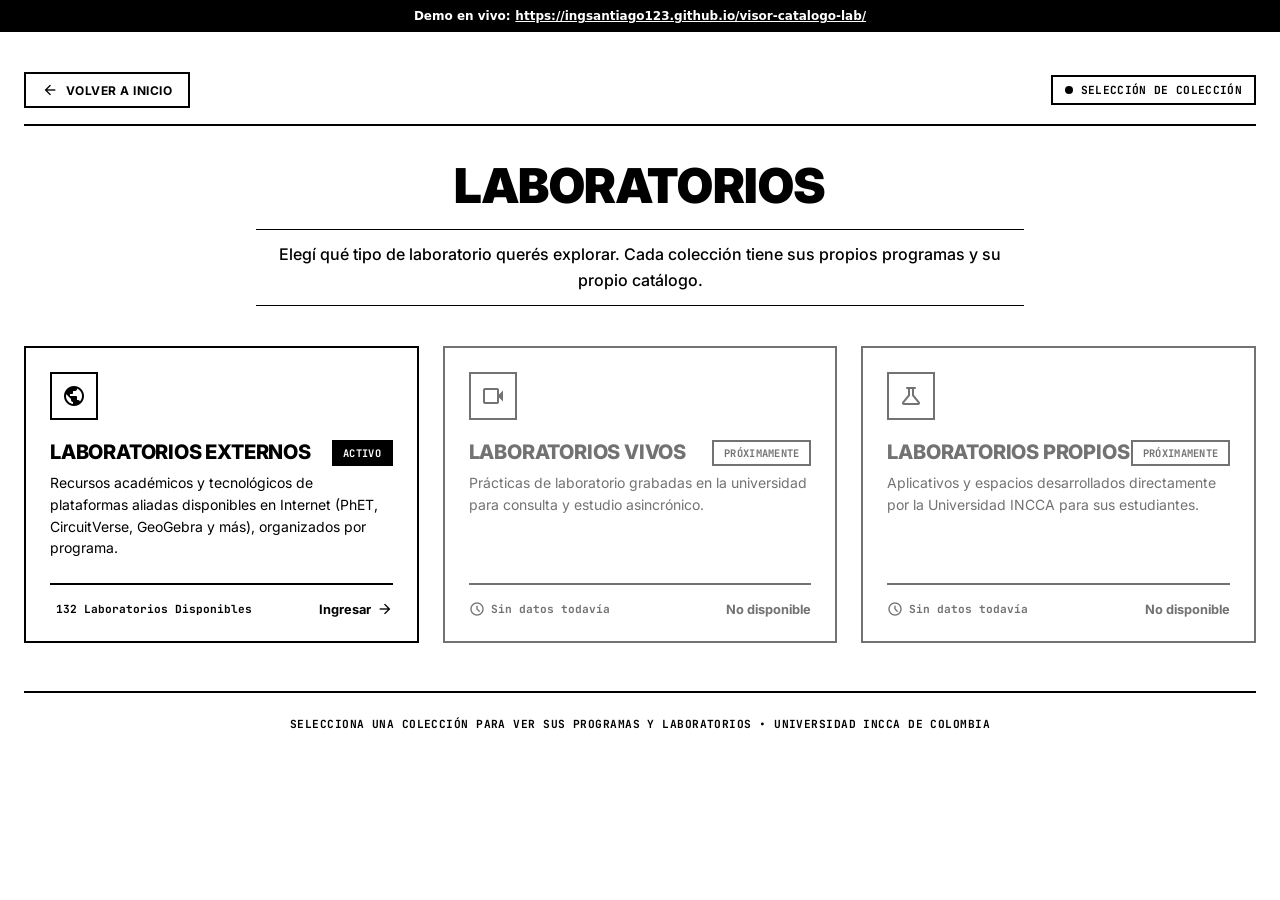
==== commit 3b437ddc: "Agregar link al recurso desplegado en prueba.html Co-Authored-By: Claude Sonnet 5 <noreply@anthropic" ====
--- a/prueba.html
+++ b/prueba.html
@@ -5,6 +5,10 @@
   <title>Banco de pruebas — Visor</title>
 </head>
 <body style="margin:0">
+  <div style="position:fixed;top:0;left:0;right:0;height:32px;z-index:9999;background:#000;color:#fff;font:600 12px system-ui,sans-serif;display:flex;align-items:center;justify-content:center;gap:.4em;">
+    <span>Demo en vivo:</span>
+    <a href="https://ingsantiago123.github.io/visor-catalogo-lab/" style="color:#fff;" target="_blank" rel="noopener">https://ingsantiago123.github.io/visor-catalogo-lab/</a>
+  </div>
   <!--
     Banco de pruebas de LA CADENA COMPLETA del visor (ver
     visor-instrucciones.md, §11). Este archivo hace las veces de anfitrión:
@@ -30,7 +34,7 @@
   -->
   <iframe
     title="Visor (prueba - cadena completa)"
-    style="width:100vw;height:100vh;border:0;display:block"
+    style="width:100vw;height:calc(100vh - 32px);border:0;display:block;position:absolute;top:32px;left:0;"
     src="./index.html"
     name='[{&quot;No.&quot;:1,&quot;Nombre del Laboratorio&quot;:&quot;Flotabilidad: Intro&quot;,&quot;Categoría&quot;:&quot;Movimiento&quot;,&quot;Compatible con Moodle&quot;:&quot;Si&quot;,&quot;Link del Recurso&quot;:&quot;https://phet.colorado.edu/sims/html/buoyancy-basics/latest/buoyancy-basics_es.html&quot;,&quot;Origen / Plataforma&quot;:&quot;PhET&quot;,&quot;Aplica a&quot;:&quot;Transversal&quot;,&quot;Programa(s)&quot;:&quot;Ingeniería Mecánica, Ingeniería Electrónica, Ingeniería de Sistemas, Ingeniería Industrial, Ingeniería de Alimentos; Cultura Física y Deporte&quot;,&quot;Materias&quot;:&quot;Física Mecánica y Laboratorio de Física Mecánica (Ing. Mecánica, Electrónica, Sistemas, Industrial, Alimentos); Biomecánica del Ejercicio (Cultura Física y Deporte)&quot;,&quot;Descripción &quot;:&quot;Simulación de flotabilidad en su versión introductoria. El estudiante sumerge bloques de distintos materiales en agua y observa si flotan o se hunden, comparando el peso aparente, el empuje y la densidad relativa del objeto frente al líquido. Permite manipular el tamaño del bloque y el tipo de fluido para descubrir de forma intuitiva el principio de Arquímedes antes de pasar a la versión completa con cálculos numéricos de fuerza de empuje, densidad exacta y presión del fluido en distintas profundidades.&quot;,&quot;Guía en la web&quot;:&quot;Guía docente disponible en la pestaña &#39;For Teachers&#39; de la propia página del recurso (mismo enlace de la columna Link del Recurso).&quot;,&quot;Costo&quot;:&quot;Gratuito / $0&quot;,&quot;Acceso a la guía/actividad oficial (verificado)&quot;:&quot;Requiere cuenta gratuita de educador en phet.colorado.edu para descargar la guía docente / actividad oficial (pestaña &#39;For Teachers&#39;). La simulación en sí se usa sin ningún registro, pero la guía y las actividades enviadas por otros docentes SÍ están detrás de ese login gratuito.&quot;,&quot;Propuesta de guía y actividad (Claude)&quot;:&quot;OBJETIVO: Que el estudiante relacione las variables que controla en «Flotabilidad: Intro» con el fenómeno mecánico que representa. ACTIVIDAD PROPUESTA: (1) Explorar libremente «Flotabilidad: Intro» durante 5 minutos identificando qué variables se pueden modificar. (2) Fijar una variable y registrar en una tabla al menos 5 mediciones cambiando solo otra variable. (3) Graficar los datos recogidos y proponer una relación matemática entre las dos variables. PREGUNTA DE EVALUACIÓN: ¿Qué variable tuvo mayor efecto sobre el resultado observado y por qué, según la teoría vista en clase?&quot;,&quot;imagen&quot;:&quot;https://phet.colorado.edu/sims/html/buoyancy-basics/latest/buoyancy-basics-900.png&quot;},{&quot;No.&quot;:2,&quot;Nombre del Laboratorio&quot;:&quot;Flotabilidad&quot;,&quot;Categoría&quot;:&quot;Movimiento&quot;,&quot;Compatible con Moodle&quot;:&quot;Si&quot;,&quot;Link del Recurso&quot;:&quot;https://phet.colorado.edu/sims/html/buoyancy/latest/buoyancy_es.html&quot;,&quot;Origen / Plataforma&quot;:&quot;PhET&quot;,&quot;Aplica a&quot;:&quot;Transversal&quot;,&quot;Programa(s)&quot;:&quot;Ingeniería Mecánica, Ingeniería Electrónica, Ingeniería de Sistemas, Ingeniería Industrial, Ingeniería de Alimentos; Cultura Física y Deporte&quot;,&quot;Materias&quot;:&quot;Física Mecánica y Laboratorio de Física Mecánica (Ing. Mecánica, Electrónica, Sistemas, Industrial, Alimentos); Biomecánica del Ejercicio (Cultura Física y Deporte)&quot;,&quot;Descripción &quot;:&quot;Versión avanzada de la simulación de flotabilidad: incluye medición numérica de fuerza de empuje, densidad, masa y volumen, además de un modo de &#39;piscinas&#39; donde se comparan objetos en distintos líquidos (agua dulce, agua salada, aceite). El estudiante formula y verifica hipótesis sobre por qué ciertos materiales flotan, calcula la densidad crítica de flotación y relaciona el principio de Arquímedes con aplicaciones reales como el diseño de embarcaciones o boyas.&quot;,&quot;Guía en la web&quot;:&quot;Guía docente disponible en la pestaña &#39;For Teachers&#39; de la propia página del recurso (mismo enlace de la columna Link del Recurso).&quot;,&quot;Costo&quot;:&quot;Gratuito / $0&quot;,&quot;Acceso a la guía/actividad oficial (verificado)&quot;:&quot;Requiere cuenta gratuita de educador en phet.colorado.edu para descargar la guía docente / actividad oficial (pestaña &#39;For Teachers&#39;). La simulación en sí se usa sin ningún registro, pero la guía y las actividades enviadas por otros docentes SÍ están detrás de ese login gratuito.&quot;,&quot;Propuesta de guía y actividad (Claude)&quot;:&quot;OBJETIVO: Que el estudiante relacione las variables que controla en «Flotabilidad» con el fenómeno mecánico que representa. ACTIVIDAD PROPUESTA: (1) Explorar libremente «Flotabilidad» durante 5 minutos identificando qué variables se pueden modificar. (2) Fijar una variable y registrar en una tabla al menos 5 mediciones cambiando solo otra variable. (3) Graficar los datos recogidos y proponer una relación matemática entre las dos variables. PREGUNTA DE EVALUACIÓN: ¿Qué variable tuvo mayor efecto sobre el resultado observado y por qué, según la teoría vista en clase?&quot;,&quot;imagen&quot;:&quot;https://phet.colorado.edu/sims/html/buoyancy/latest/buoyancy-900.png&quot;},{&quot;No.&quot;:3,&quot;Nombre del Laboratorio&quot;:&quot;Laboratorio de Datos de Proyectiles&quot;,&quot;Categoría&quot;:&quot;Movimiento&quot;,&quot;Compatible con Moodle&quot;:&quot;Si&quot;,&quot;Link del Recurso&quot;:&quot;https://phet.colorado.edu/sims/html/projectile-data-lab/latest/projectile-data-lab_es.html&quot;,&quot;Origen / Plataforma&quot;:&quot;PhET&quot;,&quot;Aplica a&quot;:&quot;Transversal&quot;,&quot;Programa(s)&quot;:&quot;Ingeniería Mecánica, Ingeniería Electrónica, Ingeniería de Sistemas, Ingeniería Industrial, Ingeniería de Alimentos; Cultura Física y Deporte&quot;,&quot;Materias&quot;:&quot;Física Mecánica y Laboratorio de Física Mecánica (Ing. Mecánica, Electrónica, Sistemas, Industrial, Alimentos); Biomecánica del Ejercicio (Cultura Física y Deporte)&quot;,&quot;Descripción &quot;:&quot;Laboratorio de recolección de datos de tiro parabólico. El estudiante dispara proyectiles variando ángulo, velocidad inicial, masa y resistencia del aire, y registra alcance, altura máxima y tiempo de vuelo en una tabla de datos editable. Está pensado para practicar el método científico completo: formular hipótesis, tomar mediciones repetidas, calcular incertidumbre y contrastar los resultados experimentales contra el modelo teórico del movimiento parabólico sin fricción.&quot;,&quot;Guía en la web&quot;:&quot;Guía docente disponible en la pestaña &#39;For Teachers&#39; de la propia página del recurso (mismo enlace de la columna Link del Recurso).&quot;,&quot;Costo&quot;:&quot;Gratuito / $0&quot;,&quot;Acceso a la guía/actividad oficial (verificado)&quot;:&quot;Requiere cuenta gratuita de educador en phet.colorado.edu para descargar la guía docente / actividad oficial (pestaña &#39;For Teachers&#39;). La simulación en sí se usa sin ningún registro, pero la guía y las actividades enviadas por otros docentes SÍ están detrás de ese login gratuito.&quot;,&quot;Propuesta de guía y actividad (Claude)&quot;:&quot;OBJETIVO: Que el estudiante relacione las variables que controla en «Laboratorio de Datos de Proyectiles» con el fenómeno mecánico que representa. ACTIVIDAD PROPUESTA: (1) Explorar libremente «Laboratorio de Datos de Proyectiles» durante 5 minutos identificando qué variables se pueden modificar. (2) Fijar una variable y registrar en una tabla al menos 5 mediciones cambiando solo otra variable. (3) Graficar los datos recogidos y proponer una relación matemática entre las dos variables. PREGUNTA DE EVALUACIÓN: ¿Qué variable tuvo mayor efecto sobre el resultado observado y por qué, según la teoría vista en clase?&quot;,&quot;imagen&quot;:&quot;https://phet.colorado.edu/sims/html/projectile-data-lab/latest/projectile-data-lab-900.png&quot;},{&quot;No.&quot;:4,&quot;Nombre del Laboratorio&quot;:&quot;Leyes de Kepler&quot;,&quot;Categoría&quot;:&quot;Movimiento&quot;,&quot;Compatible con Moodle&quot;:&quot;Si&quot;,&quot;Link del Recurso&quot;:&quot;https://phet.colorado.edu/sims/html/keplers-laws/latest/keplers-laws_es.html&quot;,&quot;Origen / Plataforma&quot;:&quot;PhET&quot;,&quot;Aplica a&quot;:&quot;Transversal&quot;,&quot;Programa(s)&quot;:&quot;Ingeniería Mecánica, Ingeniería Electrónica, Ingeniería de Sistemas, Ingeniería Industrial, Ingeniería de Alimentos; Cultura Física y Deporte&quot;,&quot;Materias&quot;:&quot;Física Mecánica y Laboratorio de Física Mecánica (Ing. Mecánica, Electrónica, Sistemas, Industrial, Alimentos); Biomecánica del Ejercicio (Cultura Física y Deporte)&quot;,&quot;Descripción &quot;:&quot;Explora las tres leyes de Kepler sobre el movimiento planetario: órbitas elípticas, la ley de áreas iguales en tiempos iguales y la relación entre el periodo orbital y el semieje mayor. El estudiante modifica la excentricidad de la órbita, mide velocidades en distintos puntos de la trayectoria y verifica numéricamente cada ley, conectando conceptos de mecánica clásica con astronomía y con el concepto físico de conservación del momento angular.&quot;,&quot;Guía en la web&quot;:&quot;Guía docente disponible en la pestaña &#39;For Teachers&#39; de la propia página del recurso (mismo enlace de la columna Link del Recurso).&quot;,&quot;Costo&quot;:&quot;Gratuito / $0&quot;,&quot;Acceso a la guía/actividad oficial (verificado)&quot;:&quot;Requiere cuenta gratuita de educador en phet.colorado.edu para descargar la guía docente / actividad oficial (pestaña &#39;For Teachers&#39;). La simulación en sí se usa sin ningún registro, pero la guía y las actividades enviadas por otros docentes SÍ están detrás de ese login gratuito.&quot;,&quot;Propuesta de guía y actividad (Claude)&quot;:&quot;OBJETIVO: Que el estudiante relacione las variables que controla en «Leyes de Kepler» con el fenómeno mecánico que representa. ACTIVIDAD PROPUESTA: (1) Explorar libremente «Leyes de Kepler» durante 5 minutos identificando qué variables se pueden modificar. (2) Fijar una variable y registrar en una tabla al menos 5 mediciones cambiando solo otra variable. (3) Graficar los datos recogidos y proponer una relación matemática entre las dos variables. PREGUNTA DE EVALUACIÓN: ¿Qué variable tuvo mayor efecto sobre el resultado observado y por qué, según la teoría vista en clase?&quot;,&quot;imagen&quot;:&quot;https://phet.colorado.edu/sims/html/keplers-laws/latest/keplers-laws-900.png&quot;},{&quot;No.&quot;:5,&quot;Nombre del Laboratorio&quot;:&quot;Mi Sistema Solar&quot;,&quot;Categoría&quot;:&quot;Movimiento&quot;,&quot;Compatible con Moodle&quot;:&quot;Si&quot;,&quot;Link del Recurso&quot;:&quot;https://phet.colorado.edu/sims/html/my-solar-system/latest/my-solar-system_es.html&quot;,&quot;Origen / Plataforma&quot;:&quot;PhET&quot;,&quot;Aplica a&quot;:&quot;Transversal&quot;,&quot;Programa(s)&quot;:&quot;Ingeniería Mecánica, Ingeniería Electrónica, Ingeniería de Sistemas, Ingeniería Industrial, Ingeniería de Alimentos; Cultura Física y Deporte&quot;,&quot;Materias&quot;:&quot;Física Mecánica y Laboratorio de Física Mecánica (Ing. Mecánica, Electrónica, Sistemas, Industrial, Alimentos); Biomecánica del Ejercicio (Cultura Física y Deporte)&quot;,&quot;Descripción &quot;:&quot;Sistema solar interactivo y configurable donde el estudiante crea sistemas gravitacionales propios (número de cuerpos, masas, posiciones y velocidades iniciales) y observa la evolución orbital resultante en tiempo real. Permite comprobar estabilidad orbital, órbitas caóticas y el efecto de la masa sobre la trayectoria, siendo una herramienta central para introducir gravitación universal, fuerza centrípeta y las leyes de Newton aplicadas a sistemas de varios cuerpos.&quot;,&quot;Guía en la web&quot;:&quot;Guía docente disponible en la pestaña &#39;For Teachers&#39; de la propia página del recurso (mismo enlace de la columna Link del Recurso).&quot;,&quot;Costo&quot;:&quot;Gratuito / $0&quot;,&quot;Acceso a la guía/actividad oficial (verificado)&quot;:&quot;Requiere cuenta gratuita de educador en phet.colorado.edu para descargar la guía docente / actividad oficial (pestaña &#39;For Teachers&#39;). La simulación en sí se usa sin ningún registro, pero la guía y las actividades enviadas por otros docentes SÍ están detrás de ese login gratuito.&quot;,&quot;Propuesta de guía y actividad (Claude)&quot;:&quot;OBJETIVO: Que el estudiante relacione las variables que controla en «Mi Sistema Solar» con el fenómeno mecánico que representa. ACTIVIDAD PROPUESTA: (1) Explorar libremente «Mi Sistema Solar» durante 5 minutos identificando qué variables se pueden modificar. (2) Fijar una variable y registrar en una tabla al menos 5 mediciones cambiando solo otra variable. (3) Graficar los datos recogidos y proponer una relación matemática entre las dos variables. PREGUNTA DE EVALUACIÓN: ¿Qué variable tuvo mayor efecto sobre el resultado observado y por qué, según la teoría vista en clase?&quot;,&quot;imagen&quot;:&quot;https://phet.colorado.edu/sims/html/my-solar-system/latest/my-solar-system-900.png&quot;},{&quot;No.&quot;:6,&quot;Nombre del Laboratorio&quot;:&quot;Graficador para Cálculo&quot;,&quot;Categoría&quot;:&quot;Movimiento&quot;,&quot;Compatible con Moodle&quot;:&quot;Si&quot;,&quot;Link del Recurso&quot;:&quot;https://phet.colorado.edu/sims/html/calculus-grapher/latest/calculus-grapher_es.html&quot;,&quot;Origen / Plataforma&quot;:&quot;PhET&quot;,&quot;Aplica a&quot;:&quot;Transversal&quot;,&quot;Programa(s)&quot;:&quot;Ingeniería Mecánica, Ingeniería Electrónica, Ingeniería de Sistemas, Ingeniería Industrial, Ingeniería de Alimentos; Cultura Física y Deporte&quot;,&quot;Materias&quot;:&quot;Física Mecánica y Laboratorio de Física Mecánica (Ing. Mecánica, Electrónica, Sistemas, Industrial, Alimentos); Biomecánica del Ejercicio (Cultura Física y Deporte)&quot;,&quot;Descripción &quot;:&quot;Graficador interactivo pensado para cálculo diferencial e integral: el estudiante dibuja una función y la simulación construye en paralelo su derivada e integral, permitiendo visualizar la relación geométrica entre pendiente, área bajo la curva y las funciones original, derivada e integral. Es una herramienta de apoyo visual para cursos de cálculo aplicados a ingeniería, útil para interpretar razones de cambio y acumulación sin depender únicamente del cálculo algebraico.&quot;,&quot;Guía en la web&quot;:&quot;Guía docente disponible en la pestaña &#39;For Teachers&#39; de la propia página del recurso (mismo enlace de la columna Link del Recurso).&quot;,&quot;Costo&quot;:&quot;Gratuito / $0&quot;,&quot;Acceso a la guía/actividad oficial (verificado)&quot;:&quot;Requiere cuenta gratuita de educador en phet.colorado.edu para descargar la guía docente / actividad oficial (pestaña &#39;For Teachers&#39;). La simulación en sí se usa sin ningún registro, pero la guía y las actividades enviadas por otros docentes SÍ están detrás de ese login gratuito.&quot;,&quot;Propuesta de guía y actividad (Claude)&quot;:&quot;OBJETIVO: Que el estudiante relacione las variables que controla en «Graficador para Cálculo» con el fenómeno mecánico que representa. ACTIVIDAD PROPUESTA: (1) Explorar libremente «Graficador para Cálculo» durante 5 minutos identificando qué variables se pueden modificar. (2) Fijar una variable y registrar en una tabla al menos 5 mediciones cambiando solo otra variable. (3) Graficar los datos recogidos y proponer una relación matemática entre las dos variables. PREGUNTA DE EVALUACIÓN: ¿Qué variable tuvo mayor efecto sobre el resultado observado y por qué, según la teoría vista en clase?&quot;,&quot;imagen&quot;:&quot;https://phet.colorado.edu/sims/html/calculus-grapher/latest/calculus-grapher-900.png&quot;},{&quot;No.&quot;:7,&quot;Nombre del Laboratorio&quot;:&quot;Modos Normales&quot;,&quot;Categoría&quot;:&quot;Movimiento&quot;,&quot;Compatible con Moodle&quot;:&quot;Si&quot;,&quot;Link del Recurso&quot;:&quot;https://phet.colorado.edu/sims/html/normal-modes/latest/normal-modes_es.html&quot;,&quot;Origen / Plataforma&quot;:&quot;PhET&quot;,&quot;Aplica a&quot;:&quot;Transversal&quot;,&quot;Programa(s)&quot;:&quot;Ingeniería Mecánica, Ingeniería Electrónica, Ingeniería de Sistemas, Ingeniería Industrial, Ingeniería de Alimentos; Cultura Física y Deporte&quot;,&quot;Materias&quot;:&quot;Física Mecánica y Laboratorio de Física Mecánica (Ing. Mecánica, Electrónica, Sistemas, Industrial, Alimentos); Biomecánica del Ejercicio (Cultura Física y Deporte)&quot;,&quot;Descripción &quot;:&quot;Simulación de modos normales de vibración en sistemas de masas acopladas por resortes. El estudiante ajusta el número de masas, la rigidez de los resortes y las condiciones iniciales para observar los distintos patrones de oscilación colectiva y sus frecuencias características. Introduce conceptos de oscilaciones acopladas, resonancia y análisis modal, base teórica utilizada después en vibraciones mecánicas, estructuras y sistemas de suspensión en ingeniería mecánica e industrial.&quot;,&quot;Guía en la web&quot;:&quot;Guía docente disponible en la pestaña &#39;For Teachers&#39; de la propia página del recurso (mismo enlace de la columna Link del Recurso).&quot;,&quot;Costo&quot;:&quot;Gratuito / $0&quot;,&quot;Acceso a la guía/actividad oficial (verificado)&quot;:&quot;Requiere cuenta gratuita de educador en phet.colorado.edu para descargar la guía docente / actividad oficial (pestaña &#39;For Teachers&#39;). La simulación en sí se usa sin ningún registro, pero la guía y las actividades enviadas por otros docentes SÍ están detrás de ese login gratuito.&quot;,&quot;Propuesta de guía y actividad (Claude)&quot;:&quot;OBJETIVO: Que el estudiante relacione las variables que controla en «Modos Normales» con el fenómeno mecánico que representa. ACTIVIDAD PROPUESTA: (1) Explorar libremente «Modos Normales» durante 5 minutos identificando qué variables se pueden modificar. (2) Fijar una variable y registrar en una tabla al menos 5 mediciones cambiando solo otra variable. (3) Graficar los datos recogidos y proponer una relación matemática entre las dos variables. PREGUNTA DE EVALUACIÓN: ¿Qué variable tuvo mayor efecto sobre el resultado observado y por qué, según la teoría vista en clase?&quot;,&quot;imagen&quot;:&quot;https://phet.colorado.edu/sims/html/normal-modes/latest/normal-modes-900.png&quot;},{&quot;No.&quot;:8,&quot;Nombre del Laboratorio&quot;:&quot;Laboratorio de Colisiones&quot;,&quot;Categoría&quot;:&quot;Movimiento&quot;,&quot;Compatible con Moodle&quot;:&quot;Si&quot;,&quot;Link del Recurso&quot;:&quot;https://phet.colorado.edu/sims/html/collision-lab/latest/collision-lab_es.html&quot;,&quot;Origen / Plataforma&quot;:&quot;PhET&quot;,&quot;Aplica a&quot;:&quot;Transversal&quot;,&quot;Programa(s)&quot;:&quot;Ingeniería Mecánica, Ingeniería Electrónica, Ingeniería de Sistemas, Ingeniería Industrial, Ingeniería de Alimentos; Cultura Física y Deporte&quot;,&quot;Materias&quot;:&quot;Física Mecánica y Laboratorio de Física Mecánica (Ing. Mecánica, Electrónica, Sistemas, Industrial, Alimentos); Biomecánica del Ejercicio (Cultura Física y Deporte)&quot;,&quot;Descripción &quot;:&quot;Laboratorio de colisiones 1D y 2D entre objetos con masa y velocidad configurables. Permite comparar choques elásticos e inelásticos, verificar la conservación de momento y de energía cinética, y visualizar vectores de velocidad antes y después del impacto. Incluye un modo de &#39;reproducción&#39; cuadro a cuadro para analizar el instante exacto de la colisión, ideal para laboratorios de mecánica clásica en ingeniería y física general.&quot;,&quot;Guía en la web&quot;:&quot;Guía docente disponible en la pestaña &#39;For Teachers&#39; de la propia página del recurso (mismo enlace de la columna Link del Recurso).&quot;,&quot;Costo&quot;:&quot;Gratuito / $0&quot;,&quot;Acceso a la guía/actividad oficial (verificado)&quot;:&quot;Requiere cuenta gratuita de educador en phet.colorado.edu para descargar la guía docente / actividad oficial (pestaña &#39;For Teachers&#39;). La simulación en sí se usa sin ningún registro, pero la guía y las actividades enviadas por otros docentes SÍ están detrás de ese login gratuito.&quot;,&quot;Propuesta de guía y actividad (Claude)&quot;:&quot;OBJETIVO: Que el estudiante relacione las variables que controla en «Laboratorio de Colisiones» con el fenómeno mecánico que representa. ACTIVIDAD PROPUESTA: (1) Explorar libremente «Laboratorio de Colisiones» durante 5 minutos identificando qué variables se pueden modificar. (2) Fijar una variable y registrar en una tabla al menos 5 mediciones cambiando solo otra variable. (3) Graficar los datos recogidos y proponer una relación matemática entre las dos variables. PREGUNTA DE EVALUACIÓN: ¿Qué variable tuvo mayor efecto sobre el resultado observado y por qué, según la teoría vista en clase?&quot;,&quot;imagen&quot;:&quot;https://phet.colorado.edu/sims/html/collision-lab/latest/collision-lab-900.png&quot;},{&quot;No.&quot;:9,&quot;Nombre del Laboratorio&quot;:&quot;Energía en la pista de patinaje&quot;,&quot;Categoría&quot;:&quot;Movimiento&quot;,&quot;Compatible con Moodle&quot;:&quot;Si&quot;,&quot;Link del Recurso&quot;:&quot;https://phet.colorado.edu/sims/html/energy-skate-park/latest/energy-skate-park_es.html&quot;,&quot;Origen / Plataforma&quot;:&quot;PhET&quot;,&quot;Aplica a&quot;:&quot;Transversal&quot;,&quot;Programa(s)&quot;:&quot;Ingeniería Mecánica, Ingeniería Electrónica, Ingeniería de Sistemas, Ingeniería Industrial, Ingeniería de Alimentos; Cultura Física y Deporte&quot;,&quot;Materias&quot;:&quot;Física Mecánica y Laboratorio de Física Mecánica (Ing. Mecánica, Electrónica, Sistemas, Industrial, Alimentos); Biomecánica del Ejercicio (Cultura Física y Deporte)&quot;,&quot;Descripción &quot;:&quot;Simulación clásica de un patinador sobre una pista con distintas formas (parabólica, en U, personalizada) que ilustra la transformación continua entre energía potencial gravitacional, energía cinética y energía térmica por fricción. El estudiante mide la energía total del sistema en cada punto de la pista, agrega fricción, cambia la gravedad del planeta y comprueba experimentalmente el principio de conservación de la energía mecánica.&quot;,&quot;Guía en la web&quot;:&quot;Guía docente disponible en la pestaña &#39;For Teachers&#39; de la propia página del recurso (mismo enlace de la columna Link del Recurso).&quot;,&quot;Costo&quot;:&quot;Gratuito / $0&quot;,&quot;Acceso a la guía/actividad oficial (verificado)&quot;:&quot;Requiere cuenta gratuita de educador en phet.colorado.edu para descargar la guía docente / actividad oficial (pestaña &#39;For Teachers&#39;). La simulación en sí se usa sin ningún registro, pero la guía y las actividades enviadas por otros docentes SÍ están detrás de ese login gratuito.&quot;,&quot;Propuesta de guía y actividad (Claude)&quot;:&quot;OBJETIVO: Que el estudiante relacione las variables que controla en «Energía en la pista de patinaje» con el fenómeno mecánico que representa. ACTIVIDAD PROPUESTA: (1) Explorar libremente «Energía en la pista de patinaje» durante 5 minutos identificando qué variables se pueden modificar. (2) Fijar una variable y registrar en una tabla al menos 5 mediciones cambiando solo otra variable. (3) Graficar los datos recogidos y proponer una relación matemática entre las dos variables. PREGUNTA DE EVALUACIÓN: ¿Qué variable tuvo mayor efecto sobre el resultado observado y por qué, según la teoría vista en clase?&quot;,&quot;imagen&quot;:&quot;https://phet.colorado.edu/sims/html/energy-skate-park/latest/energy-skate-park-900.png&quot;},{&quot;No.&quot;:10,&quot;Nombre del Laboratorio&quot;:&quot;Adición de Vectores&quot;,&quot;Categoría&quot;:&quot;Movimiento&quot;,&quot;Compatible con Moodle&quot;:&quot;Si&quot;,&quot;Link del Recurso&quot;:&quot;https://phet.colorado.edu/sims/html/vector-addition/latest/vector-addition_es.html&quot;,&quot;Origen / Plataforma&quot;:&quot;PhET&quot;,&quot;Aplica a&quot;:&quot;Transversal&quot;,&quot;Programa(s)&quot;:&quot;Ingeniería Mecánica, Ingeniería Electrónica, Ingeniería de Sistemas, Ingeniería Industrial, Ingeniería de Alimentos; Cultura Física y Deporte&quot;,&quot;Materias&quot;:&quot;Física Mecánica y Laboratorio de Física Mecánica (Ing. Mecánica, Electrónica, Sistemas, Industrial, Alimentos); Biomecánica del Ejercicio (Cultura Física y Deporte)&quot;,&quot;Descripción &quot;:&quot;Herramienta de suma vectorial gráfica: el estudiante construye vectores con magnitud y dirección, los suma por el método del polígono y compara el resultado con la suma analítica por componentes. Incluye distintos sistemas de coordenadas (cartesiano y polar) y un modo de ecuaciones para verificar resultados numéricamente, siendo una base esencial para cursos de física mecánica, estática y análisis de fuerzas en ingeniería.&quot;,&quot;Guía en la web&quot;:&quot;Guía docente disponible en la pestaña &#39;For Teachers&#39; de la propia página del recurso (mismo enlace de la columna Link del Recurso).&quot;,&quot;Costo&quot;:&quot;Gratuito / $0&quot;,&quot;Acceso a la guía/actividad oficial (verificado)&quot;:&quot;Requiere cuenta gratuita de educador en phet.colorado.edu para descargar la guía docente / actividad oficial (pestaña &#39;For Teachers&#39;). La simulación en sí se usa sin ningún registro, pero la guía y las actividades enviadas por otros docentes SÍ están detrás de ese login gratuito.&quot;,&quot;Propuesta de guía y actividad (Claude)&quot;:&quot;OBJETIVO: Que el estudiante relacione las variables que controla en «Adición de Vectores» con el fenómeno mecánico que representa. ACTIVIDAD PROPUESTA: (1) Explorar libremente «Adición de Vectores» durante 5 minutos identificando qué variables se pueden modificar. (2) Fijar una variable y registrar en una tabla al menos 5 mediciones cambiando solo otra variable. (3) Graficar los datos recogidos y proponer una relación matemática entre las dos variables. PREGUNTA DE EVALUACIÓN: ¿Qué variable tuvo mayor efecto sobre el resultado observado y por qué, según la teoría vista en clase?&quot;,&quot;imagen&quot;:&quot;https://phet.colorado.edu/sims/html/vector-addition/latest/vector-addition-900.png&quot;},{&quot;No.&quot;:11,&quot;Nombre del Laboratorio&quot;:&quot;Lab de Fuerza de Gravedad: Intro&quot;,&quot;Categoría&quot;:&quot;Movimiento&quot;,&quot;Compatible con Moodle&quot;:&quot;Si&quot;,&quot;Link del Recurso&quot;:&quot;https://phet.colorado.edu/sims/html/gravity-force-lab-basics/latest/gravity-force-lab-basics_es.html&quot;,&quot;Origen / Plataforma&quot;:&quot;PhET&quot;,&quot;Aplica a&quot;:&quot;Transversal&quot;,&quot;Programa(s)&quot;:&quot;Ingeniería Mecánica, Ingeniería Electrónica, Ingeniería de Sistemas, Ingeniería Industrial, Ingeniería de Alimentos; Cultura Física y Deporte&quot;,&quot;Materias&quot;:&quot;Física Mecánica y Laboratorio de Física Mecánica (Ing. Mecánica, Electrónica, Sistemas, Industrial, Alimentos); Biomecánica del Ejercicio (Cultura Física y Deporte)&quot;,&quot;Descripción &quot;:&quot;Versión introductoria de la ley de gravitación universal entre dos masas puntuales. El estudiante modifica la masa de cada cuerpo y la distancia entre ellos, observando cómo cambia la fuerza gravitacional resultante mediante una representación vectorial a escala. Ayuda a construir intuición sobre la relación inversa al cuadrado de la distancia antes de introducir la fórmula completa de Newton y su aplicación en órbitas planetarias.&quot;,&quot;Guía en la web&quot;:&quot;Guía docente disponible en la pestaña &#39;For Teachers&#39; de la propia página del recurso (mismo enlace de la columna Link del Recurso).&quot;,&quot;Costo&quot;:&quot;Gratuito / $0&quot;,&quot;Acceso a la guía/actividad oficial (verificado)&quot;:&quot;Requiere cuenta gratuita de educador en phet.colorado.edu para descargar la guía docente / actividad oficial (pestaña &#39;For Teachers&#39;). La simulación en sí se usa sin ningún registro, pero la guía y las actividades enviadas por otros docentes SÍ están detrás de ese login gratuito.&quot;,&quot;Propuesta de guía y actividad (Claude)&quot;:&quot;OBJETIVO: Que el estudiante relacione las variables que controla en «Lab de Fuerza de Gravedad: Intro» con el fenómeno mecánico que representa. ACTIVIDAD PROPUESTA: (1) Explorar libremente «Lab de Fuerza de Gravedad: Intro» durante 5 minutos identificando qué variables se pueden modificar. (2) Fijar una variable y registrar en una tabla al menos 5 mediciones cambiando solo otra variable. (3) Graficar los datos recogidos y proponer una relación matemática entre las dos variables. PREGUNTA DE EVALUACIÓN: ¿Qué variable tuvo mayor efecto sobre el resultado observado y por qué, según la teoría vista en clase?&quot;,&quot;imagen&quot;:&quot;https://phet.colorado.edu/sims/html/gravity-force-lab-basics/latest/gravity-force-lab-basics-900.png&quot;},{&quot;No.&quot;:12,&quot;Nombre del Laboratorio&quot;:&quot;Masas y Resortes: Intro&quot;,&quot;Categoría&quot;:&quot;Movimiento&quot;,&quot;Compatible con Moodle&quot;:&quot;Si&quot;,&quot;Link del Recurso&quot;:&quot;https://phet.colorado.edu/sims/html/masses-and-springs-basics/latest/masses-and-springs-basics_es.html&quot;,&quot;Origen / Plataforma&quot;:&quot;PhET&quot;,&quot;Aplica a&quot;:&quot;Transversal&quot;,&quot;Programa(s)&quot;:&quot;Ingeniería Mecánica, Ingeniería Electrónica, Ingeniería de Sistemas, Ingeniería Industrial, Ingeniería de Alimentos; Cultura Física y Deporte&quot;,&quot;Materias&quot;:&quot;Física Mecánica y Laboratorio de Física Mecánica (Ing. Mecánica, Electrónica, Sistemas, Industrial, Alimentos); Biomecánica del Ejercicio (Cultura Física y Deporte)&quot;,&quot;Descripción &quot;:&quot;Laboratorio introductorio de sistemas masa-resorte en oscilación armónica simple. El estudiante cuelga distintas masas de un resorte, mide el periodo de oscilación y la constante elástica, y compara el comportamiento con y sin amortiguamiento. Es el primer paso conceptual antes de la simulación completa, apto para cursos de física mecánica que introducen movimiento armónico simple, energía potencial elástica y ley de Hooke.&quot;,&quot;Guía en la web&quot;:&quot;Guía docente disponible en la pestaña &#39;For Teachers&#39; de la propia página del recurso (mismo enlace de la columna Link del Recurso).&quot;,&quot;Costo&quot;:&quot;Gratuito / $0&quot;,&quot;Acceso a la guía/actividad oficial (verificado)&quot;:&quot;Requiere cuenta gratuita de educador en phet.colorado.edu para descargar la guía docente / actividad oficial (pestaña &#39;For Teachers&#39;). La simulación en sí se usa sin ningún registro, pero la guía y las actividades enviadas por otros docentes SÍ están detrás de ese login gratuito.&quot;,&quot;Propuesta de guía y actividad (Claude)&quot;:&quot;OBJETIVO: Que el estudiante relacione las variables que controla en «Masas y Resortes: Intro» con el fenómeno mecánico que representa. ACTIVIDAD PROPUESTA: (1) Explorar libremente «Masas y Resortes: Intro» durante 5 minutos identificando qué variables se pueden modificar. (2) Fijar una variable y registrar en una tabla al menos 5 mediciones cambiando solo otra variable. (3) Graficar los datos recogidos y proponer una relación matemática entre las dos variables. PREGUNTA DE EVALUACIÓN: ¿Qué variable tuvo mayor efecto sobre el resultado observado y por qué, según la teoría vista en clase?&quot;,&quot;imagen&quot;:&quot;https://phet.colorado.edu/sims/html/masses-and-springs-basics/latest/masses-and-springs-basics-900.png&quot;},{&quot;No.&quot;:13,&quot;Nombre del Laboratorio&quot;:&quot;Masas y Resortes&quot;,&quot;Categoría&quot;:&quot;Movimiento&quot;,&quot;Compatible con Moodle&quot;:&quot;Si&quot;,&quot;Link del Recurso&quot;:&quot;https://phet.colorado.edu/sims/html/masses-and-springs/latest/masses-and-springs_es.html&quot;,&quot;Origen / Plataforma&quot;:&quot;PhET&quot;,&quot;Aplica a&quot;:&quot;Transversal&quot;,&quot;Programa(s)&quot;:&quot;Ingeniería Mecánica, Ingeniería Electrónica, Ingeniería de Sistemas, Ingeniería Industrial, Ingeniería de Alimentos; Cultura Física y Deporte&quot;,&quot;Materias&quot;:&quot;Física Mecánica y Laboratorio de Física Mecánica (Ing. Mecánica, Electrónica, Sistemas, Industrial, Alimentos); Biomecánica del Ejercicio (Cultura Física y Deporte)&quot;,&quot;Descripción &quot;:&quot;Versión completa del sistema masa-resorte, con múltiples resortes en serie o paralelo, amortiguamiento ajustable, fuerza aplicada externa y gráficas en tiempo real de posición, velocidad y energía. Permite estudiar resonancia, oscilaciones forzadas y el efecto de la constante elástica sobre el periodo, ampliando el análisis de vibraciones mecánicas hacia sistemas más complejos usados en diseño estructural y de suspensión vehicular.&quot;,&quot;Guía en la web&quot;:&quot;Guía docente disponible en la pestaña &#39;For Teachers&#39; de la propia página del recurso (mismo enlace de la columna Link del Recurso).&quot;,&quot;Costo&quot;:&quot;Gratuito / $0&quot;,&quot;Acceso a la guía/actividad oficial (verificado)&quot;:&quot;Requiere cuenta gratuita de educador en phet.colorado.edu para descargar la guía docente / actividad oficial (pestaña &#39;For Teachers&#39;). La simulación en sí se usa sin ningún registro, pero la guía y las actividades enviadas por otros docentes SÍ están detrás de ese login gratuito.&quot;,&quot;Propuesta de guía y actividad (Claude)&quot;:&quot;OBJETIVO: Que el estudiante relacione las variables que controla en «Masas y Resortes» con el fenómeno mecánico que representa. ACTIVIDAD PROPUESTA: (1) Explorar libremente «Masas y Resortes» durante 5 minutos identificando qué variables se pueden modificar. (2) Fijar una variable y registrar en una tabla al menos 5 mediciones cambiando solo otra variable. (3) Graficar los datos recogidos y proponer una relación matemática entre las dos variables. PREGUNTA DE EVALUACIÓN: ¿Qué variable tuvo mayor efecto sobre el resultado observado y por qué, según la teoría vista en clase?&quot;,&quot;imagen&quot;:&quot;https://phet.colorado.edu/sims/html/masses-and-springs/latest/masses-and-springs-900.png&quot;},{&quot;No.&quot;:14,&quot;Nombre del Laboratorio&quot;:&quot;Lab de Péndulo&quot;,&quot;Categoría&quot;:&quot;Movimiento&quot;,&quot;Compatible con Moodle&quot;:&quot;Si&quot;,&quot;Link del Recurso&quot;:&quot;https://phet.colorado.edu/sims/html/pendulum-lab/latest/pendulum-lab_es.html&quot;,&quot;Origen / Plataforma&quot;:&quot;PhET&quot;,&quot;Aplica a&quot;:&quot;Transversal&quot;,&quot;Programa(s)&quot;:&quot;Ingeniería Mecánica, Ingeniería Electrónica, Ingeniería de Sistemas, Ingeniería Industrial, Ingeniería de Alimentos; Cultura Física y Deporte&quot;,&quot;Materias&quot;:&quot;Física Mecánica y Laboratorio de Física Mecánica (Ing. Mecánica, Electrónica, Sistemas, Industrial, Alimentos); Biomecánica del Ejercicio (Cultura Física y Deporte)&quot;,&quot;Descripción &quot;:&quot;Laboratorio de péndulo simple con control de longitud, masa, ángulo inicial, gravedad del planeta y amortiguamiento por aire. El estudiante mide el periodo de oscilación experimentalmente con un cronómetro virtual y lo contrasta con la fórmula teórica del péndulo simple, permitiendo también calcular el valor de la gravedad local a partir de mediciones, ejercicio clásico de laboratorio de física mecánica.&quot;,&quot;Guía en la web&quot;:&quot;Guía docente disponible en la pestaña &#39;For Teachers&#39; de la propia página del recurso (mismo enlace de la columna Link del Recurso).&quot;,&quot;Costo&quot;:&quot;Gratuito / $0&quot;,&quot;Acceso a la guía/actividad oficial (verificado)&quot;:&quot;Requiere cuenta gratuita de educador en phet.colorado.edu para descargar la guía docente / actividad oficial (pestaña &#39;For Teachers&#39;). La simulación en sí se usa sin ningún registro, pero la guía y las actividades enviadas por otros docentes SÍ están detrás de ese login gratuito.&quot;,&quot;Propuesta de guía y actividad (Claude)&quot;:&quot;OBJETIVO: Que el estudiante relacione las variables que controla en «Lab de Péndulo» con el fenómeno mecánico que representa. ACTIVIDAD PROPUESTA: (1) Explorar libremente «Lab de Péndulo» durante 5 minutos identificando qué variables se pueden modificar. (2) Fijar una variable y registrar en una tabla al menos 5 mediciones cambiando solo otra variable. (3) Graficar los datos recogidos y proponer una relación matemática entre las dos variables. PREGUNTA DE EVALUACIÓN: ¿Qué variable tuvo mayor efecto sobre el resultado observado y por qué, según la teoría vista en clase?&quot;,&quot;imagen&quot;:&quot;https://phet.colorado.edu/sims/html/pendulum-lab/latest/pendulum-lab-900.png&quot;},{&quot;No.&quot;:15,&quot;Nombre del Laboratorio&quot;:&quot;Movimiento de un Proyectil&quot;,&quot;Categoría&quot;:&quot;Movimiento&quot;,&quot;Compatible con Moodle&quot;:&quot;Si&quot;,&quot;Link del Recurso&quot;:&quot;https://phet.colorado.edu/sims/html/projectile-motion/latest/projectile-motion_es.html&quot;,&quot;Origen / Plataforma&quot;:&quot;PhET&quot;,&quot;Aplica a&quot;:&quot;Transversal&quot;,&quot;Programa(s)&quot;:&quot;Ingeniería Mecánica, Ingeniería Electrónica, Ingeniería de Sistemas, Ingeniería Industrial, Ingeniería de Alimentos; Cultura Física y Deporte&quot;,&quot;Materias&quot;:&quot;Física Mecánica y Laboratorio de Física Mecánica (Ing. Mecánica, Electrónica, Sistemas, Industrial, Alimentos); Biomecánica del Ejercicio (Cultura Física y Deporte)&quot;,&quot;Descripción &quot;:&quot;Cañón virtual que dispara proyectiles ajustando ángulo, velocidad inicial, masa, diámetro y resistencia del aire, mostrando la trayectoria parabólica resultante, el alcance y la altura máxima. Incluye modo de &#39;tiro al blanco&#39; para verificar predicciones y un modo de rastro de trayectorias múltiples que permite comparar el efecto de cada variable sobre el movimiento de proyectiles en ausencia y presencia de fricción del aire.&quot;,&quot;Guía en la web&quot;:&quot;Guía docente disponible en la pestaña &#39;For Teachers&#39; de la propia página del recurso (mismo enlace de la columna Link del Recurso).&quot;,&quot;Costo&quot;:&quot;Gratuito / $0&quot;,&quot;Acceso a la guía/actividad oficial (verificado)&quot;:&quot;Requiere cuenta gratuita de educador en phet.colorado.edu para descargar la guía docente / actividad oficial (pestaña &#39;For Teachers&#39;). La simulación en sí se usa sin ningún registro, pero la guía y las actividades enviadas por otros docentes SÍ están detrás de ese login gratuito.&quot;,&quot;Propuesta de guía y actividad (Claude)&quot;:&quot;OBJETIVO: Que el estudiante relacione las variables que controla en «Movimiento de un Proyectil» con el fenómeno mecánico que representa. ACTIVIDAD PROPUESTA: (1) Explorar libremente «Movimiento de un Proyectil» durante 5 minutos identificando qué variables se pueden modificar. (2) Fijar una variable y registrar en una tabla al menos 5 mediciones cambiando solo otra variable. (3) Graficar los datos recogidos y proponer una relación matemática entre las dos variables. PREGUNTA DE EVALUACIÓN: ¿Qué variable tuvo mayor efecto sobre el resultado observado y por qué, según la teoría vista en clase?&quot;,&quot;imagen&quot;:&quot;https://phet.colorado.edu/sims/html/projectile-motion/latest/projectile-motion-900.png&quot;},{&quot;No.&quot;:16,&quot;Nombre del Laboratorio&quot;:&quot;Gravedad y Órbitas&quot;,&quot;Categoría&quot;:&quot;Movimiento&quot;,&quot;Compatible con Moodle&quot;:&quot;Si&quot;,&quot;Link del Recurso&quot;:&quot;https://phet.colorado.edu/sims/html/gravity-and-orbits/latest/gravity-and-orbits_es.html&quot;,&quot;Origen / Plataforma&quot;:&quot;PhET&quot;,&quot;Aplica a&quot;:&quot;Transversal&quot;,&quot;Programa(s)&quot;:&quot;Ingeniería Mecánica, Ingeniería Electrónica, Ingeniería de Sistemas, Ingeniería Industrial, Ingeniería de Alimentos; Cultura Física y Deporte&quot;,&quot;Materias&quot;:&quot;Física Mecánica y Laboratorio de Física Mecánica (Ing. Mecánica, Electrónica, Sistemas, Industrial, Alimentos); Biomecánica del Ejercicio (Cultura Física y Deporte)&quot;,&quot;Descripción &quot;:&quot;Simulación de gravedad y órbitas con el sistema Sol-Tierra-Luna y modos personalizados de varios cuerpos. El estudiante activa vectores de velocidad, fuerza gravitacional y trayectoria para entender por qué los planetas no caen sobre el Sol pese a la atracción gravitacional, e investiga condiciones de órbitas estables, elípticas o de escape, conectando cinemática circular con gravitación universal.&quot;,&quot;Guía en la web&quot;:&quot;Guía docente disponible en la pestaña &#39;For Teachers&#39; de la propia página del recurso (mismo enlace de la columna Link del Recurso).&quot;,&quot;Costo&quot;:&quot;Gratuito / $0&quot;,&quot;Acceso a la guía/actividad oficial (verificado)&quot;:&quot;Requiere cuenta gratuita de educador en phet.colorado.edu para descargar la guía docente / actividad oficial (pestaña &#39;For Teachers&#39;). La simulación en sí se usa sin ningún registro, pero la guía y las actividades enviadas por otros docentes SÍ están detrás de ese login gratuito.&quot;,&quot;Propuesta de guía y actividad (Claude)&quot;:&quot;OBJETIVO: Que el estudiante relacione las variables que controla en «Gravedad y Órbitas» con el fenómeno mecánico que representa. ACTIVIDAD PROPUESTA: (1) Explorar libremente «Gravedad y Órbitas» durante 5 minutos identificando qué variables se pueden modificar. (2) Fijar una variable y registrar en una tabla al menos 5 mediciones cambiando solo otra variable. (3) Graficar los datos recogidos y proponer una relación matemática entre las dos variables. PREGUNTA DE EVALUACIÓN: ¿Qué variable tuvo mayor efecto sobre el resultado observado y por qué, según la teoría vista en clase?&quot;,&quot;imagen&quot;:&quot;https://phet.colorado.edu/sims/html/gravity-and-orbits/latest/gravity-and-orbits-900.png&quot;},{&quot;No.&quot;:17,&quot;Nombre del Laboratorio&quot;:&quot;Ley de Hooke&quot;,&quot;Categoría&quot;:&quot;Movimiento&quot;,&quot;Compatible con Moodle&quot;:&quot;Si&quot;,&quot;Link del Recurso&quot;:&quot;https://phet.colorado.edu/sims/html/hookes-law/latest/hookes-law_es.html&quot;,&quot;Origen / Plataforma&quot;:&quot;PhET&quot;,&quot;Aplica a&quot;:&quot;Transversal&quot;,&quot;Programa(s)&quot;:&quot;Ingeniería Mecánica, Ingeniería Electrónica, Ingeniería de Sistemas, Ingeniería Industrial, Ingeniería de Alimentos; Cultura Física y Deporte&quot;,&quot;Materias&quot;:&quot;Física Mecánica y Laboratorio de Física Mecánica (Ing. Mecánica, Electrónica, Sistemas, Industrial, Alimentos); Biomecánica del Ejercicio (Cultura Física y Deporte)&quot;,&quot;Descripción &quot;:&quot;Laboratorio virtual de la ley de Hooke que relaciona la fuerza aplicada a un resorte con su elongación. El estudiante cambia la constante elástica, aplica distintas fuerzas y grafica en tiempo real fuerza contra desplazamiento para calcular la pendiente (constante k) de manera experimental, reforzando el concepto de comportamiento elástico lineal y su límite de proporcionalidad en materiales.&quot;,&quot;Guía en la web&quot;:&quot;Guía docente disponible en la pestaña &#39;For Teachers&#39; de la propia página del recurso (mismo enlace de la columna Link del Recurso).&quot;,&quot;Costo&quot;:&quot;Gratuito / $0&quot;,&quot;Acceso a la guía/actividad oficial (verificado)&quot;:&quot;Requiere cuenta gratuita de educador en phet.colorado.edu para descargar la guía docente / actividad oficial (pestaña &#39;For Teachers&#39;). La simulación en sí se usa sin ningún registro, pero la guía y las actividades enviadas por otros docentes SÍ están detrás de ese login gratuito.&quot;,&quot;Propuesta de guía y actividad (Claude)&quot;:&quot;OBJETIVO: Que el estudiante relacione las variables que controla en «Ley de Hooke» con el fenómeno mecánico que representa. ACTIVIDAD PROPUESTA: (1) Explorar libremente «Ley de Hooke» durante 5 minutos identificando qué variables se pueden modificar. (2) Fijar una variable y registrar en una tabla al menos 5 mediciones cambiando solo otra variable. (3) Graficar los datos recogidos y proponer una relación matemática entre las dos variables. PREGUNTA DE EVALUACIÓN: ¿Qué variable tuvo mayor efecto sobre el resultado observado y por qué, según la teoría vista en clase?&quot;,&quot;imagen&quot;:&quot;https://phet.colorado.edu/sims/html/hookes-law/latest/hookes-law-900.png&quot;},{&quot;No.&quot;:18,&quot;Nombre del Laboratorio&quot;:&quot;Energía en la pista de patinaje: Intro&quot;,&quot;Categoría&quot;:&quot;Movimiento&quot;,&quot;Compatible con Moodle&quot;:&quot;Si&quot;,&quot;Link del Recurso&quot;:&quot;https://phet.colorado.edu/sims/html/energy-skate-park-basics/latest/energy-skate-park-basics_es.html&quot;,&quot;Origen / Plataforma&quot;:&quot;PhET&quot;,&quot;Aplica a&quot;:&quot;Transversal&quot;,&quot;Programa(s)&quot;:&quot;Ingeniería Mecánica, Ingeniería Electrónica, Ingeniería de Sistemas, Ingeniería Industrial, Ingeniería de Alimentos; Cultura Física y Deporte&quot;,&quot;Materias&quot;:&quot;Física Mecánica y Laboratorio de Física Mecánica (Ing. Mecánica, Electrónica, Sistemas, Industrial, Alimentos); Biomecánica del Ejercicio (Cultura Física y Deporte)&quot;,&quot;Descripción &quot;:&quot;Versión introductoria de energía en la pista de patinaje, con pistas predefinidas simples y visualización de barras de energía cinética y potencial en tiempo real. Sirve como primer acercamiento antes de la versión completa, apta para niveles iniciales de física mecánica donde se busca visualizar de forma directa la conservación de la energía mecánica sin variables adicionales como fricción o masa variable.&quot;,&quot;Guía en la web&quot;:&quot;Guía docente disponible en la pestaña &#39;For Teachers&#39; de la propia página del recurso (mismo enlace de la columna Link del Recurso).&quot;,&quot;Costo&quot;:&quot;Gratuito / $0&quot;,&quot;Acceso a la guía/actividad oficial (verificado)&quot;:&quot;Requiere cuenta gratuita de educador en phet.colorado.edu para descargar la guía docente / actividad oficial (pestaña &#39;For Teachers&#39;). La simulación en sí se usa sin ningún registro, pero la guía y las actividades enviadas por otros docentes SÍ están detrás de ese login gratuito.&quot;,&quot;Propuesta de guía y actividad (Claude)&quot;:&quot;OBJETIVO: Que el estudiante relacione las variables que controla en «Energía en la pista de patinaje: Intro» con el fenómeno mecánico que representa. ACTIVIDAD PROPUESTA: (1) Explorar libremente «Energía en la pista de patinaje: Intro» durante 5 minutos identificando qué variables se pueden modificar. (2) Fijar una variable y registrar en una tabla al menos 5 mediciones cambiando solo otra variable. (3) Graficar los datos recogidos y proponer una relación matemática entre las dos variables. PREGUNTA DE EVALUACIÓN: ¿Qué variable tuvo mayor efecto sobre el resultado observado y por qué, según la teoría vista en clase?&quot;,&quot;imagen&quot;:&quot;https://phet.colorado.edu/sims/html/energy-skate-park-basics/latest/energy-skate-park-basics-900.png&quot;},{&quot;No.&quot;:19,&quot;Nombre del Laboratorio&quot;:&quot;Ley de equilibrio&quot;,&quot;Categoría&quot;:&quot;Movimiento&quot;,&quot;Compatible con Moodle&quot;:&quot;Si&quot;,&quot;Link del Recurso&quot;:&quot;https://phet.colorado.edu/sims/html/balancing-act/latest/balancing-act_es.html&quot;,&quot;Origen / Plataforma&quot;:&quot;PhET&quot;,&quot;Aplica a&quot;:&quot;Transversal&quot;,&quot;Programa(s)&quot;:&quot;Ingeniería Mecánica, Ingeniería Electrónica, Ingeniería de Sistemas, Ingeniería Industrial, Ingeniería de Alimentos; Cultura Física y Deporte&quot;,&quot;Materias&quot;:&quot;Física Mecánica y Laboratorio de Física Mecánica (Ing. Mecánica, Electrónica, Sistemas, Industrial, Alimentos); Biomecánica del Ejercicio (Cultura Física y Deporte)&quot;,&quot;Descripción &quot;:&quot;Simulación de una balanza tipo sube-y-baja donde el estudiante coloca masas a distintas distancias del punto de apoyo para lograr el equilibrio, introduciendo el concepto de torque (momento de fuerza) de forma experimental. Permite verificar la condición de equilibrio rotacional (suma de torques igual a cero) y es una introducción práctica a la estática de cuerpos rígidos en ingeniería.&quot;,&quot;Guía en la web&quot;:&quot;Guía docente disponible en la pestaña &#39;For Teachers&#39; de la propia página del recurso (mismo enlace de la columna Link del Recurso).&quot;,&quot;Costo&quot;:&quot;Gratuito / $0&quot;,&quot;Acceso a la guía/actividad oficial (verificado)&quot;:&quot;Requiere cuenta gratuita de educador en phet.colorado.edu para descargar la guía docente / actividad oficial (pestaña &#39;For Teachers&#39;). La simulación en sí se usa sin ningún registro, pero la guía y las actividades enviadas por otros docentes SÍ están detrás de ese login gratuito.&quot;,&quot;Propuesta de guía y actividad (Claude)&quot;:&quot;OBJETIVO: Que el estudiante relacione las variables que controla en «Ley de equilibrio» con el fenómeno mecánico que representa. ACTIVIDAD PROPUESTA: (1) Explorar libremente «Ley de equilibrio» durante 5 minutos identificando qué variables se pueden modificar. (2) Fijar una variable y registrar en una tabla al menos 5 mediciones cambiando solo otra variable. (3) Graficar los datos recogidos y proponer una relación matemática entre las dos variables. PREGUNTA DE EVALUACIÓN: ¿Qué variable tuvo mayor efecto sobre el resultado observado y por qué, según la teoría vista en clase?&quot;,&quot;imagen&quot;:&quot;https://phet.colorado.edu/sims/html/balancing-act/latest/balancing-act-900.png&quot;},{&quot;No.&quot;:20,&quot;Nombre del Laboratorio&quot;:&quot;Fricción&quot;,&quot;Categoría&quot;:&quot;Movimiento&quot;,&quot;Compatible con Moodle&quot;:&quot;Si&quot;,&quot;Link del Recurso&quot;:&quot;https://phet.colorado.edu/sims/html/friction/latest/friction_es.html&quot;,&quot;Origen / Plataforma&quot;:&quot;PhET&quot;,&quot;Aplica a&quot;:&quot;Transversal&quot;,&quot;Programa(s)&quot;:&quot;Ingeniería Mecánica, Ingeniería Electrónica, Ingeniería de Sistemas, Ingeniería Industrial, Ingeniería de Alimentos; Cultura Física y Deporte&quot;,&quot;Materias&quot;:&quot;Física Mecánica y Laboratorio de Física Mecánica (Ing. Mecánica, Electrónica, Sistemas, Industrial, Alimentos); Biomecánica del Ejercicio (Cultura Física y Deporte)&quot;,&quot;Descripción &quot;:&quot;Laboratorio de fricción estática y cinética sobre superficies con distinto coeficiente de rozamiento. El estudiante aplica fuerza a un objeto, observa cuándo comienza a moverse y mide el coeficiente de fricción a partir de la fuerza necesaria, comparando distintos materiales y superficies (hielo, madera, alfombra) para entender el efecto de la fricción sobre el movimiento y el diseño mecánico.&quot;,&quot;Guía en la web&quot;:&quot;Guía docente disponible en la pestaña &#39;For Teachers&#39; de la propia página del recurso (mismo enlace de la columna Link del Recurso).&quot;,&quot;Costo&quot;:&quot;Gratuito / $0&quot;,&quot;Acceso a la guía/actividad oficial (verificado)&quot;:&quot;Requiere cuenta gratuita de educador en phet.colorado.edu para descargar la guía docente / actividad oficial (pestaña &#39;For Teachers&#39;). La simulación en sí se usa sin ningún registro, pero la guía y las actividades enviadas por otros docentes SÍ están detrás de ese login gratuito.&quot;,&quot;Propuesta de guía y actividad (Claude)&quot;:&quot;OBJETIVO: Que el estudiante relacione las variables que controla en «Fricción» con el fenómeno mecánico que representa. ACTIVIDAD PROPUESTA: (1) Explorar libremente «Fricción» durante 5 minutos identificando qué variables se pueden modificar. (2) Fijar una variable y registrar en una tabla al menos 5 mediciones cambiando solo otra variable. (3) Graficar los datos recogidos y proponer una relación matemática entre las dos variables. PREGUNTA DE EVALUACIÓN: ¿Qué variable tuvo mayor efecto sobre el resultado observado y por qué, según la teoría vista en clase?&quot;,&quot;imagen&quot;:&quot;https://phet.colorado.edu/sims/html/friction/latest/friction-900.png&quot;},{&quot;No.&quot;:21,&quot;Nombre del Laboratorio&quot;:&quot;Fuerzas y Movimiento: Intro&quot;,&quot;Categoría&quot;:&quot;Movimiento&quot;,&quot;Compatible con Moodle&quot;:&quot;Si&quot;,&quot;Link del Recurso&quot;:&quot;https://phet.colorado.edu/sims/html/forces-and-motion-basics/latest/forces-and-motion-basics_es.html&quot;,&quot;Origen / Plataforma&quot;:&quot;PhET&quot;,&quot;Aplica a&quot;:&quot;Transversal&quot;,&quot;Programa(s)&quot;:&quot;Ingeniería Mecánica, Ingeniería Electrónica, Ingeniería de Sistemas, Ingeniería Industrial, Ingeniería de Alimentos; Cultura Física y Deporte&quot;,&quot;Materias&quot;:&quot;Física Mecánica y Laboratorio de Física Mecánica (Ing. Mecánica, Electrónica, Sistemas, Industrial, Alimentos); Biomecánica del Ejercicio (Cultura Física y Deporte)&quot;,&quot;Descripción &quot;:&quot;Versión introductoria del estudio de fuerzas y movimiento: el estudiante aplica fuerzas a distintos objetos sobre superficies con o sin fricción y observa el efecto resultante sobre la aceleración, cumpliendo la segunda ley de Newton de forma visual y cualitativa, como paso previo a un análisis cuantitativo más riguroso de dinámica de partículas.&quot;,&quot;Guía en la web&quot;:&quot;Guía docente disponible en la pestaña &#39;For Teachers&#39; de la propia página del recurso (mismo enlace de la columna Link del Recurso).&quot;,&quot;Costo&quot;:&quot;Gratuito / $0&quot;,&quot;Acceso a la guía/actividad oficial (verificado)&quot;:&quot;Requiere cuenta gratuita de educador en phet.colorado.edu para descargar la guía docente / actividad oficial (pestaña &#39;For Teachers&#39;). La simulación en sí se usa sin ningún registro, pero la guía y las actividades enviadas por otros docentes SÍ están detrás de ese login gratuito.&quot;,&quot;Propuesta de guía y actividad (Claude)&quot;:&quot;OBJETIVO: Que el estudiante relacione las variables que controla en «Fuerzas y Movimiento: Intro» con el fenómeno mecánico que representa. ACTIVIDAD PROPUESTA: (1) Explorar libremente «Fuerzas y Movimiento: Intro» durante 5 minutos identificando qué variables se pueden modificar. (2) Fijar una variable y registrar en una tabla al menos 5 mediciones cambiando solo otra variable. (3) Graficar los datos recogidos y proponer una relación matemática entre las dos variables. PREGUNTA DE EVALUACIÓN: ¿Qué variable tuvo mayor efecto sobre el resultado observado y por qué, según la teoría vista en clase?&quot;,&quot;imagen&quot;:&quot;https://phet.colorado.edu/sims/html/forces-and-motion-basics/latest/forces-and-motion-basics-900.png&quot;},{&quot;No.&quot;:22,&quot;Nombre del Laboratorio&quot;:&quot;Lab de Fuerza de Gravedad&quot;,&quot;Categoría&quot;:&quot;Movimiento&quot;,&quot;Compatible con Moodle&quot;:&quot;Si&quot;,&quot;Link del Recurso&quot;:&quot;https://phet.colorado.edu/sims/html/gravity-force-lab/latest/gravity-force-lab_es.html&quot;,&quot;Origen / Plataforma&quot;:&quot;PhET&quot;,&quot;Aplica a&quot;:&quot;Transversal&quot;,&quot;Programa(s)&quot;:&quot;Ingeniería Mecánica, Ingeniería Electrónica, Ingeniería de Sistemas, Ingeniería Industrial, Ingeniería de Alimentos; Cultura Física y Deporte&quot;,&quot;Materias&quot;:&quot;Física Mecánica y Laboratorio de Física Mecánica (Ing. Mecánica, Electrónica, Sistemas, Industrial, Alimentos); Biomecánica del Ejercicio (Cultura Física y Deporte)&quot;,&quot;Descripción &quot;:&quot;Simulación completa de la ley de gravitación universal con control numérico exacto de masa, distancia y constante gravitacional, mostrando la fuerza resultante mediante vectores a escala. Permite explorar sistemáticamente cómo la fuerza cambia al variar cada parámetro por separado, apoyando el análisis cuantitativo de la ley del inverso del cuadrado usada en mecánica orbital y astrodinámica.&quot;,&quot;Guía en la web&quot;:&quot;Guía docente disponible en la pestaña &#39;For Teachers&#39; de la propia página del recurso (mismo enlace de la columna Link del Recurso).&quot;,&quot;Costo&quot;:&quot;Gratuito / $0&quot;,&quot;Acceso a la guía/actividad oficial (verificado)&quot;:&quot;Requiere cuenta gratuita de educador en phet.colorado.edu para descargar la guía docente / actividad oficial (pestaña &#39;For Teachers&#39;). La simulación en sí se usa sin ningún registro, pero la guía y las actividades enviadas por otros docentes SÍ están detrás de ese login gratuito.&quot;,&quot;Propuesta de guía y actividad (Claude)&quot;:&quot;OBJETIVO: Que el estudiante relacione las variables que controla en «Lab de Fuerza de Gravedad» con el fenómeno mecánico que representa. ACTIVIDAD PROPUESTA: (1) Explorar libremente «Lab de Fuerza de Gravedad» durante 5 minutos identificando qué variables se pueden modificar. (2) Fijar una variable y registrar en una tabla al menos 5 mediciones cambiando solo otra variable. (3) Graficar los datos recogidos y proponer una relación matemática entre las dos variables. PREGUNTA DE EVALUACIÓN: ¿Qué variable tuvo mayor efecto sobre el resultado observado y por qué, según la teoría vista en clase?&quot;,&quot;imagen&quot;:&quot;https://phet.colorado.edu/sims/html/gravity-force-lab/latest/gravity-force-lab-900.png&quot;},{&quot;No.&quot;:23,&quot;Nombre del Laboratorio&quot;:&quot;Densidad&quot;,&quot;Categoría&quot;:&quot;Movimiento&quot;,&quot;Compatible con Moodle&quot;:&quot;Si&quot;,&quot;Link del Recurso&quot;:&quot;https://phet.colorado.edu/sims/html/density/latest/density_es.html&quot;,&quot;Origen / Plataforma&quot;:&quot;PhET&quot;,&quot;Aplica a&quot;:&quot;Transversal&quot;,&quot;Programa(s)&quot;:&quot;Ingeniería Mecánica, Ingeniería Electrónica, Ingeniería de Sistemas, Ingeniería Industrial, Ingeniería de Alimentos; Cultura Física y Deporte&quot;,&quot;Materias&quot;:&quot;Física Mecánica y Laboratorio de Física Mecánica (Ing. Mecánica, Electrónica, Sistemas, Industrial, Alimentos); Biomecánica del Ejercicio (Cultura Física y Deporte)&quot;,&quot;Descripción &quot;:&quot;Laboratorio de densidad donde el estudiante identifica materiales desconocidos calculando su densidad (masa entre volumen) mediante desplazamiento de agua, y compara los resultados con una tabla de densidades conocidas. Incluye un modo de &#39;misterio&#39; para practicar identificación de sustancias y un modo personalizado para construir bloques con densidad, masa y volumen definidos por el usuario.&quot;,&quot;Guía en la web&quot;:&quot;Guía docente disponible en la pestaña &#39;For Teachers&#39; de la propia página del recurso (mismo enlace de la columna Link del Recurso).&quot;,&quot;Costo&quot;:&quot;Gratuito / $0&quot;,&quot;Acceso a la guía/actividad oficial (verificado)&quot;:&quot;Requiere cuenta gratuita de educador en phet.colorado.edu para descargar la guía docente / actividad oficial (pestaña &#39;For Teachers&#39;). La simulación en sí se usa sin ningún registro, pero la guía y las actividades enviadas por otros docentes SÍ están detrás de ese login gratuito.&quot;,&quot;Propuesta de guía y actividad (Claude)&quot;:&quot;OBJETIVO: Que el estudiante relacione las variables que controla en «Densidad» con el fenómeno mecánico que representa. ACTIVIDAD PROPUESTA: (1) Explorar libremente «Densidad» durante 5 minutos identificando qué variables se pueden modificar. (2) Fijar una variable y registrar en una tabla al menos 5 mediciones cambiando solo otra variable. (3) Graficar los datos recogidos y proponer una relación matemática entre las dos variables. PREGUNTA DE EVALUACIÓN: ¿Qué variable tuvo mayor efecto sobre el resultado observado y por qué, según la teoría vista en clase?&quot;,&quot;imagen&quot;:&quot;https://phet.colorado.edu/sims/html/density/latest/density-900.png&quot;},{&quot;No.&quot;:24,&quot;Nombre del Laboratorio&quot;:&quot;Ondas Sonoras&quot;,&quot;Categoría&quot;:&quot;Sonido y Ondas&quot;,&quot;Compatible con Moodle&quot;:&quot;Si&quot;,&quot;Link del Recurso&quot;:&quot;https://phet.colorado.edu/sims/html/sound-waves/latest/sound-waves_es.html&quot;,&quot;Origen / Plataforma&quot;:&quot;PhET&quot;,&quot;Aplica a&quot;:&quot;Transversal&quot;,&quot;Programa(s)&quot;:&quot;Ingeniería Mecánica, Ingeniería Electrónica, Ingeniería de Sistemas, Ingeniería Industrial, Ingeniería de Alimentos; Música&quot;,&quot;Materias&quot;:&quot;Electromagnetismo -bloque de ondas- (Ing. Mecánica, Electrónica, Sistemas, Industrial, Alimentos); Técnicas Básicas de Grabación y Manejo de DAW (Música)&quot;,&quot;Descripción &quot;:&quot;Simulación de ondas sonoras que muestra cómo se propagan las variaciones de presión del aire generadas por una fuente vibrante (altavoz o instrumento). El estudiante visualiza frentes de onda, mide longitud de onda y frecuencia, y activa el efecto Doppler al mover la fuente, conectando estos conceptos con acústica, percepción del sonido y aplicaciones en ingeniería de audio.&quot;,&quot;Guía en la web&quot;:&quot;Guía docente disponible en la pestaña &#39;For Teachers&#39; de la propia página del recurso (mismo enlace de la columna Link del Recurso).&quot;,&quot;Costo&quot;:&quot;Gratuito / $0&quot;,&quot;Acceso a la guía/actividad oficial (verificado)&quot;:&quot;Requiere cuenta gratuita de educador en phet.colorado.edu para descargar la guía docente / actividad oficial (pestaña &#39;For Teachers&#39;). La simulación en sí se usa sin ningún registro, pero la guía y las actividades enviadas por otros docentes SÍ están detrás de ese login gratuito.&quot;,&quot;Propuesta de guía y actividad (Claude)&quot;:&quot;OBJETIVO: Que el estudiante identifique las propiedades de la onda (amplitud, frecuencia, longitud de onda) usando «Ondas Sonoras». ACTIVIDAD PROPUESTA: (1) Generar un pulso simple en «Ondas Sonoras» y describir su forma. (2) Cambiar la frecuencia y/o amplitud y registrar el efecto visual y, si aplica, sonoro. (3) Comparar dos configuraciones distintas y calcular la velocidad de propagación. PREGUNTA DE EVALUACIÓN: ¿Qué relación existe entre la frecuencia y la longitud de onda que observaste?&quot;,&quot;imagen&quot;:&quot;https://phet.colorado.edu/sims/html/sound-waves/latest/sound-waves-900.png&quot;},{&quot;No.&quot;:25,&quot;Nombre del Laboratorio&quot;:&quot;Fourier: Creando Ondas&quot;,&quot;Categoría&quot;:&quot;Sonido y Ondas&quot;,&quot;Compatible con Moodle&quot;:&quot;Si&quot;,&quot;Link del Recurso&quot;:&quot;https://phet.colorado.edu/sims/html/fourier-making-waves/latest/fourier-making-waves_es.html&quot;,&quot;Origen / Plataforma&quot;:&quot;PhET&quot;,&quot;Aplica a&quot;:&quot;Transversal&quot;,&quot;Programa(s)&quot;:&quot;Ingeniería Mecánica, Ingeniería Electrónica, Ingeniería de Sistemas, Ingeniería Industrial, Ingeniería de Alimentos; Música&quot;,&quot;Materias&quot;:&quot;Electromagnetismo -bloque de ondas- (Ing. Mecánica, Electrónica, Sistemas, Industrial, Alimentos); Técnicas Básicas de Grabación y Manejo de DAW (Música)&quot;,&quot;Descripción &quot;:&quot;Herramienta de síntesis de Fourier donde el estudiante combina ondas sinusoidales de distintas amplitudes y frecuencias para construir formas de onda complejas (cuadradas, triangulares, dientes de sierra), visualizando en paralelo el dominio del tiempo y el espectro de frecuencias. Introduce de forma intuitiva el análisis armónico, base matemática del procesamiento digital de señales y del audio.&quot;,&quot;Guía en la web&quot;:&quot;Guía docente disponible en la pestaña &#39;For Teachers&#39; de la propia página del recurso (mismo enlace de la columna Link del Recurso).&quot;,&quot;Costo&quot;:&quot;Gratuito / $0&quot;,&quot;Acceso a la guía/actividad oficial (verificado)&quot;:&quot;Requiere cuenta gratuita de educador en phet.colorado.edu para descargar la guía docente / actividad oficial (pestaña &#39;For Teachers&#39;). La simulación en sí se usa sin ningún registro, pero la guía y las actividades enviadas por otros docentes SÍ están detrás de ese login gratuito.&quot;,&quot;Propuesta de guía y actividad (Claude)&quot;:&quot;OBJETIVO: Que el estudiante identifique las propiedades de la onda (amplitud, frecuencia, longitud de onda) usando «Fourier: Creando Ondas». ACTIVIDAD PROPUESTA: (1) Generar un pulso simple en «Fourier: Creando Ondas» y describir su forma. (2) Cambiar la frecuencia y/o amplitud y registrar el efecto visual y, si aplica, sonoro. (3) Comparar dos configuraciones distintas y calcular la velocidad de propagación. PREGUNTA DE EVALUACIÓN: ¿Qué relación existe entre la frecuencia y la longitud de onda que observaste?&quot;,&quot;imagen&quot;:&quot;https://phet.colorado.edu/sims/html/fourier-making-waves/latest/fourier-making-waves-900.png&quot;},{&quot;No.&quot;:26,&quot;Nombre del Laboratorio&quot;:&quot;Ondas: Intro&quot;,&quot;Categoría&quot;:&quot;Sonido y Ondas&quot;,&quot;Compatible con Moodle&quot;:&quot;Si&quot;,&quot;Link del Recurso&quot;:&quot;https://phet.colorado.edu/sims/html/waves-intro/latest/waves-intro_es.html&quot;,&quot;Origen / Plataforma&quot;:&quot;PhET&quot;,&quot;Aplica a&quot;:&quot;Transversal&quot;,&quot;Programa(s)&quot;:&quot;Ingeniería Mecánica, Ingeniería Electrónica, Ingeniería de Sistemas, Ingeniería Industrial, Ingeniería de Alimentos; Música&quot;,&quot;Materias&quot;:&quot;Electromagnetismo -bloque de ondas- (Ing. Mecánica, Electrónica, Sistemas, Industrial, Alimentos); Técnicas Básicas de Grabación y Manejo de DAW (Música)&quot;,&quot;Descripción &quot;:&quot;Introducción visual a los conceptos básicos de una onda: amplitud, longitud de onda, frecuencia y velocidad de propagación, usando una cuerda, agua o sonido como medio. El estudiante genera pulsos y ondas continuas y mide sus propiedades, construyendo la base conceptual necesaria antes de abordar interferencia, difracción y ondas estacionarias en cursos de física ondulatoria.&quot;,&quot;Guía en la web&quot;:&quot;Guía docente disponible en la pestaña &#39;For Teachers&#39; de la propia página del recurso (mismo enlace de la columna Link del Recurso).&quot;,&quot;Costo&quot;:&quot;Gratuito / $0&quot;,&quot;Acceso a la guía/actividad oficial (verificado)&quot;:&quot;Requiere cuenta gratuita de educador en phet.colorado.edu para descargar la guía docente / actividad oficial (pestaña &#39;For Teachers&#39;). La simulación en sí se usa sin ningún registro, pero la guía y las actividades enviadas por otros docentes SÍ están detrás de ese login gratuito.&quot;,&quot;Propuesta de guía y actividad (Claude)&quot;:&quot;OBJETIVO: Que el estudiante identifique las propiedades de la onda (amplitud, frecuencia, longitud de onda) usando «Ondas: Intro». ACTIVIDAD PROPUESTA: (1) Generar un pulso simple en «Ondas: Intro» y describir su forma. (2) Cambiar la frecuencia y/o amplitud y registrar el efecto visual y, si aplica, sonoro. (3) Comparar dos configuraciones distintas y calcular la velocidad de propagación. PREGUNTA DE EVALUACIÓN: ¿Qué relación existe entre la frecuencia y la longitud de onda que observaste?&quot;,&quot;imagen&quot;:&quot;https://phet.colorado.edu/sims/html/waves-intro/latest/waves-intro-900.png&quot;},{&quot;No.&quot;:27,&quot;Nombre del Laboratorio&quot;:&quot;Interferencia de Ondas&quot;,&quot;Categoría&quot;:&quot;Sonido y Ondas&quot;,&quot;Compatible con Moodle&quot;:&quot;Si&quot;,&quot;Link del Recurso&quot;:&quot;https://phet.colorado.edu/sims/html/wave-interference/latest/wave-interference_es.html&quot;,&quot;Origen / Plataforma&quot;:&quot;PhET&quot;,&quot;Aplica a&quot;:&quot;Transversal&quot;,&quot;Programa(s)&quot;:&quot;Ingeniería Mecánica, Ingeniería Electrónica, Ingeniería de Sistemas, Ingeniería Industrial, Ingeniería de Alimentos; Música&quot;,&quot;Materias&quot;:&quot;Electromagnetismo -bloque de ondas- (Ing. Mecánica, Electrónica, Sistemas, Industrial, Alimentos); Técnicas Básicas de Grabación y Manejo de DAW (Música)&quot;,&quot;Descripción &quot;:&quot;Simulación de interferencia de ondas (agua, sonido y luz) con una o dos fuentes coherentes. El estudiante observa patrones de interferencia constructiva y destructiva, mide la distancia entre franjas y relaciona el fenómeno con el experimento de doble rendija de Young, concepto fundamental para entender difracción, óptica ondulatoria y comunicaciones basadas en ondas.&quot;,&quot;Guía en la web&quot;:&quot;Guía docente disponible en la pestaña &#39;For Teachers&#39; de la propia página del recurso (mismo enlace de la columna Link del Recurso).&quot;,&quot;Costo&quot;:&quot;Gratuito / $0&quot;,&quot;Acceso a la guía/actividad oficial (verificado)&quot;:&quot;Requiere cuenta gratuita de educador en phet.colorado.edu para descargar la guía docente / actividad oficial (pestaña &#39;For Teachers&#39;). La simulación en sí se usa sin ningún registro, pero la guía y las actividades enviadas por otros docentes SÍ están detrás de ese login gratuito.&quot;,&quot;Propuesta de guía y actividad (Claude)&quot;:&quot;OBJETIVO: Que el estudiante identifique las propiedades de la onda (amplitud, frecuencia, longitud de onda) usando «Interferencia de Ondas». ACTIVIDAD PROPUESTA: (1) Generar un pulso simple en «Interferencia de Ondas» y describir su forma. (2) Cambiar la frecuencia y/o amplitud y registrar el efecto visual y, si aplica, sonoro. (3) Comparar dos configuraciones distintas y calcular la velocidad de propagación. PREGUNTA DE EVALUACIÓN: ¿Qué relación existe entre la frecuencia y la longitud de onda que observaste?&quot;,&quot;imagen&quot;:&quot;https://phet.colorado.edu/sims/html/wave-interference/latest/wave-interference-900.png&quot;},{&quot;No.&quot;:28,&quot;Nombre del Laboratorio&quot;:&quot;Onda en una cuerda&quot;,&quot;Categoría&quot;:&quot;Sonido y Ondas&quot;,&quot;Compatible con Moodle&quot;:&quot;Si&quot;,&quot;Link del Recurso&quot;:&quot;https://phet.colorado.edu/sims/html/wave-on-a-string/latest/wave-on-a-string_es.html&quot;,&quot;Origen / Plataforma&quot;:&quot;PhET&quot;,&quot;Aplica a&quot;:&quot;Transversal&quot;,&quot;Programa(s)&quot;:&quot;Ingeniería Mecánica, Ingeniería Electrónica, Ingeniería de Sistemas, Ingeniería Industrial, Ingeniería de Alimentos; Música&quot;,&quot;Materias&quot;:&quot;Electromagnetismo -bloque de ondas- (Ing. Mecánica, Electrónica, Sistemas, Industrial, Alimentos); Técnicas Básicas de Grabación y Manejo de DAW (Música)&quot;,&quot;Descripción &quot;:&quot;Laboratorio de ondas estacionarias y viajeras en una cuerda tensada, con control de tensión, frecuencia, amortiguamiento y tipo de extremo (fijo, libre o sin reflexión). El estudiante identifica nodos, antinodos y armónicos, midiendo la relación entre tensión, densidad lineal y velocidad de propagación, tema central en acústica de instrumentos de cuerda y en análisis de vibraciones mecánicas.&quot;,&quot;Guía en la web&quot;:&quot;Guía docente disponible en la pestaña &#39;For Teachers&#39; de la propia página del recurso (mismo enlace de la columna Link del Recurso).&quot;,&quot;Costo&quot;:&quot;Gratuito / $0&quot;,&quot;Acceso a la guía/actividad oficial (verificado)&quot;:&quot;Requiere cuenta gratuita de educador en phet.colorado.edu para descargar la guía docente / actividad oficial (pestaña &#39;For Teachers&#39;). La simulación en sí se usa sin ningún registro, pero la guía y las actividades enviadas por otros docentes SÍ están detrás de ese login gratuito.&quot;,&quot;Propuesta de guía y actividad (Claude)&quot;:&quot;OBJETIVO: Que el estudiante identifique las propiedades de la onda (amplitud, frecuencia, longitud de onda) usando «Onda en una cuerda». ACTIVIDAD PROPUESTA: (1) Generar un pulso simple en «Onda en una cuerda» y describir su forma. (2) Cambiar la frecuencia y/o amplitud y registrar el efecto visual y, si aplica, sonoro. (3) Comparar dos configuraciones distintas y calcular la velocidad de propagación. PREGUNTA DE EVALUACIÓN: ¿Qué relación existe entre la frecuencia y la longitud de onda que observaste?&quot;,&quot;imagen&quot;:&quot;https://phet.colorado.edu/sims/html/wave-on-a-string/latest/wave-on-a-string-900.png&quot;},{&quot;No.&quot;:29,&quot;Nombre del Laboratorio&quot;:&quot;Generador&quot;,&quot;Categoría&quot;:&quot;Trabajo, Energía y Potencia&quot;,&quot;Compatible con Moodle&quot;:&quot;Si&quot;,&quot;Link del Recurso&quot;:&quot;https://phet.colorado.edu/sims/html/generator/latest/generator_es.html&quot;,&quot;Origen / Plataforma&quot;:&quot;PhET&quot;,&quot;Aplica a&quot;:&quot;Transversal&quot;,&quot;Programa(s)&quot;:&quot;Ingeniería Mecánica, Ingeniería Electrónica, Cultura Física y Deporte&quot;,&quot;Materias&quot;:&quot;Termodinámica y Máquinas Térmicas (Ing. Mecánica); Circuitos Eléctricos I (Ing. Electrónica); Fisiología del Ejercicio (Cultura Física y Deporte)&quot;,&quot;Descripción &quot;:&quot;Simulación de un generador eléctrico simple compuesto por un imán y una bobina. El estudiante gira el imán manualmente o mediante una fuente de energía (agua, viento) y observa cómo se induce una corriente eléctrica, conectando la ley de inducción de Faraday con la generación real de electricidad en plantas hidroeléctricas y eólicas.&quot;,&quot;Guía en la web&quot;:&quot;Guía docente disponible en la pestaña &#39;For Teachers&#39; de la propia página del recurso (mismo enlace de la columna Link del Recurso).&quot;,&quot;Costo&quot;:&quot;Gratuito / $0&quot;,&quot;Acceso a la guía/actividad oficial (verificado)&quot;:&quot;Requiere cuenta gratuita de educador en phet.colorado.edu para descargar la guía docente / actividad oficial (pestaña &#39;For Teachers&#39;). La simulación en sí se usa sin ningún registro, pero la guía y las actividades enviadas por otros docentes SÍ están detrás de ese login gratuito.&quot;,&quot;Propuesta de guía y actividad (Claude)&quot;:&quot;OBJETIVO: Que el estudiante rastree las transformaciones de energía presentes en «Generador». ACTIVIDAD PROPUESTA: (1) Identificar en «Generador» las formas de energía presentes al inicio y al final del proceso. (2) Modificar un parámetro (masa, fricción, temperatura) y registrar cómo cambia el balance de energía. (3) Calcular la eficiencia o pérdida de energía del sistema en al menos dos configuraciones. PREGUNTA DE EVALUACIÓN: ¿A dónde se fue la energía que &#39;desapareció&#39; del sistema mecánico o eléctrico?&quot;,&quot;imagen&quot;:&quot;https://phet.colorado.edu/sims/html/generator/latest/generator-900.png&quot;},{&quot;No.&quot;:30,&quot;Nombre del Laboratorio&quot;:&quot;Laboratorio Electromagnético de Faraday&quot;,&quot;Categoría&quot;:&quot;Trabajo, Energía y Potencia&quot;,&quot;Compatible con Moodle&quot;:&quot;Si&quot;,&quot;Link del Recurso&quot;:&quot;https://phet.colorado.edu/sims/html/faradays-electromagnetic-lab/latest/faradays-electromagnetic-lab_es.html&quot;,&quot;Origen / Plataforma&quot;:&quot;PhET&quot;,&quot;Aplica a&quot;:&quot;Transversal&quot;,&quot;Programa(s)&quot;:&quot;Ingeniería Mecánica, Ingeniería Electrónica, Cultura Física y Deporte&quot;,&quot;Materias&quot;:&quot;Termodinámica y Máquinas Térmicas (Ing. Mecánica); Circuitos Eléctricos I (Ing. Electrónica); Fisiología del Ejercicio (Cultura Física y Deporte)&quot;,&quot;Descripción &quot;:&quot;Laboratorio del electroimán y la bobina de Faraday: el estudiante mueve un imán a través de una o varias bobinas y mide la corriente inducida en función de la velocidad, el número de espiras y la fuerza del imán, verificando experimentalmente la ley de inducción electromagnética de Faraday, base del funcionamiento de generadores, transformadores y motores eléctricos.&quot;,&quot;Guía en la web&quot;:&quot;Guía docente disponible en la pestaña &#39;For Teachers&#39; de la propia página del recurso (mismo enlace de la columna Link del Recurso).&quot;,&quot;Costo&quot;:&quot;Gratuito / $0&quot;,&quot;Acceso a la guía/actividad oficial (verificado)&quot;:&quot;Requiere cuenta gratuita de educador en phet.colorado.edu para descargar la guía docente / actividad oficial (pestaña &#39;For Teachers&#39;). La simulación en sí se usa sin ningún registro, pero la guía y las actividades enviadas por otros docentes SÍ están detrás de ese login gratuito.&quot;,&quot;Propuesta de guía y actividad (Claude)&quot;:&quot;OBJETIVO: Que el estudiante rastree las transformaciones de energía presentes en «Laboratorio Electromagnético de Faraday». ACTIVIDAD PROPUESTA: (1) Identificar en «Laboratorio Electromagnético de Faraday» las formas de energía presentes al inicio y al final del proceso. (2) Modificar un parámetro (masa, fricción, temperatura) y registrar cómo cambia el balance de energía. (3) Calcular la eficiencia o pérdida de energía del sistema en al menos dos configuraciones. PREGUNTA DE EVALUACIÓN: ¿A dónde se fue la energía que &#39;desapareció&#39; del sistema mecánico o eléctrico?&quot;,&quot;imagen&quot;:&quot;https://phet.colorado.edu/sims/html/faradays-electromagnetic-lab/latest/faradays-electromagnetic-lab-900.png&quot;},{&quot;No.&quot;:31,&quot;Nombre del Laboratorio&quot;:&quot;Propiedades de los Gases&quot;,&quot;Categoría&quot;:&quot;Trabajo, Energía y Potencia&quot;,&quot;Compatible con Moodle&quot;:&quot;Si&quot;,&quot;Link del Recurso&quot;:&quot;https://phet.colorado.edu/sims/html/gas-properties/latest/gas-properties_es.html&quot;,&quot;Origen / Plataforma&quot;:&quot;PhET&quot;,&quot;Aplica a&quot;:&quot;Transversal&quot;,&quot;Programa(s)&quot;:&quot;Ingeniería Mecánica, Ingeniería Electrónica, Cultura Física y Deporte&quot;,&quot;Materias&quot;:&quot;Termodinámica y Máquinas Térmicas (Ing. Mecánica); Circuitos Eléctricos I (Ing. Electrónica); Fisiología del Ejercicio (Cultura Física y Deporte)&quot;,&quot;Descripción &quot;:&quot;Simulación de un gas ideal en un contenedor con pistón, donde el estudiante controla temperatura, volumen, número de partículas y tipo de gas, observando en tiempo real la relación entre presión, volumen y temperatura (leyes de Boyle, Charles y Gay-Lussac). Incluye gráficas dinámicas útiles para termodinámica y para cursos de máquinas térmicas en ingeniería mecánica.&quot;,&quot;Guía en la web&quot;:&quot;Guía docente disponible en la pestaña &#39;For Teachers&#39; de la propia página del recurso (mismo enlace de la columna Link del Recurso).&quot;,&quot;Costo&quot;:&quot;Gratuito / $0&quot;,&quot;Acceso a la guía/actividad oficial (verificado)&quot;:&quot;Requiere cuenta gratuita de educador en phet.colorado.edu para descargar la guía docente / actividad oficial (pestaña &#39;For Teachers&#39;). La simulación en sí se usa sin ningún registro, pero la guía y las actividades enviadas por otros docentes SÍ están detrás de ese login gratuito.&quot;,&quot;Propuesta de guía y actividad (Claude)&quot;:&quot;OBJETIVO: Que el estudiante rastree las transformaciones de energía presentes en «Propiedades de los Gases». ACTIVIDAD PROPUESTA: (1) Identificar en «Propiedades de los Gases» las formas de energía presentes al inicio y al final del proceso. (2) Modificar un parámetro (masa, fricción, temperatura) y registrar cómo cambia el balance de energía. (3) Calcular la eficiencia o pérdida de energía del sistema en al menos dos configuraciones. PREGUNTA DE EVALUACIÓN: ¿A dónde se fue la energía que &#39;desapareció&#39; del sistema mecánico o eléctrico?&quot;,&quot;imagen&quot;:&quot;https://phet.colorado.edu/sims/html/gas-properties/latest/gas-properties-900.png&quot;},{&quot;No.&quot;:32,&quot;Nombre del Laboratorio&quot;:&quot;Formas y Cambios de Energía&quot;,&quot;Categoría&quot;:&quot;Trabajo, Energía y Potencia&quot;,&quot;Compatible con Moodle&quot;:&quot;Si&quot;,&quot;Link del Recurso&quot;:&quot;https://phet.colorado.edu/sims/html/energy-forms-and-changes/latest/energy-forms-and-changes_es.html&quot;,&quot;Origen / Plataforma&quot;:&quot;PhET&quot;,&quot;Aplica a&quot;:&quot;Transversal&quot;,&quot;Programa(s)&quot;:&quot;Ingeniería Mecánica, Ingeniería Electrónica, Cultura Física y Deporte&quot;,&quot;Materias&quot;:&quot;Termodinámica y Máquinas Térmicas (Ing. Mecánica); Circuitos Eléctricos I (Ing. Electrónica); Fisiología del Ejercicio (Cultura Física y Deporte)&quot;,&quot;Descripción &quot;:&quot;Simulación de transformación de energía entre formas mecánica, térmica, eléctrica y química mediante un sistema de bloques conectados (fuente de calor, generador, bombilla, etc.). El estudiante rastrea el flujo de energía y sus pérdidas por transferencia de calor, reforzando el primer principio de la termodinámica y el concepto de eficiencia energética en sistemas reales.&quot;,&quot;Guía en la web&quot;:&quot;Guía docente disponible en la pestaña &#39;For Teachers&#39; de la propia página del recurso (mismo enlace de la columna Link del Recurso).&quot;,&quot;Costo&quot;:&quot;Gratuito / $0&quot;,&quot;Acceso a la guía/actividad oficial (verificado)&quot;:&quot;Requiere cuenta gratuita de educador en phet.colorado.edu para descargar la guía docente / actividad oficial (pestaña &#39;For Teachers&#39;). La simulación en sí se usa sin ningún registro, pero la guía y las actividades enviadas por otros docentes SÍ están detrás de ese login gratuito.&quot;,&quot;Propuesta de guía y actividad (Claude)&quot;:&quot;OBJETIVO: Que el estudiante rastree las transformaciones de energía presentes en «Formas y Cambios de Energía». ACTIVIDAD PROPUESTA: (1) Identificar en «Formas y Cambios de Energía» las formas de energía presentes al inicio y al final del proceso. (2) Modificar un parámetro (masa, fricción, temperatura) y registrar cómo cambia el balance de energía. (3) Calcular la eficiencia o pérdida de energía del sistema en al menos dos configuraciones. PREGUNTA DE EVALUACIÓN: ¿A dónde se fue la energía que &#39;desapareció&#39; del sistema mecánico o eléctrico?&quot;,&quot;imagen&quot;:&quot;https://phet.colorado.edu/sims/html/energy-forms-and-changes/latest/energy-forms-and-changes-900.png&quot;},{&quot;No.&quot;:33,&quot;Nombre del Laboratorio&quot;:&quot;Difusión&quot;,&quot;Categoría&quot;:&quot;Calor y Termoeléctrica&quot;,&quot;Compatible con Moodle&quot;:&quot;Si&quot;,&quot;Link del Recurso&quot;:&quot;https://phet.colorado.edu/sims/html/diffusion/latest/diffusion_es.html&quot;,&quot;Origen / Plataforma&quot;:&quot;PhET&quot;,&quot;Aplica a&quot;:&quot;Transversal&quot;,&quot;Programa(s)&quot;:&quot;Ingeniería Mecánica, Ingeniería de Alimentos, Biología&quot;,&quot;Materias&quot;:&quot;Termodinámica (Ing. Mecánica); Química General / Química Orgánica (Ing. de Alimentos, Biología)&quot;,&quot;Descripción &quot;:&quot;Simulación de difusión molecular donde el estudiante observa cómo partículas de distinto tamaño y temperatura se mezclan espontáneamente entre dos compartimentos conectados. Permite variar la temperatura y la masa de las partículas para relacionar la velocidad de difusión con la energía cinética promedio, conectando teoría cinética de los gases con procesos de transferencia de masa en ingeniería.&quot;,&quot;Guía en la web&quot;:&quot;Guía docente disponible en la pestaña &#39;For Teachers&#39; de la propia página del recurso (mismo enlace de la columna Link del Recurso).&quot;,&quot;Costo&quot;:&quot;Gratuito / $0&quot;,&quot;Acceso a la guía/actividad oficial (verificado)&quot;:&quot;Requiere cuenta gratuita de educador en phet.colorado.edu para descargar la guía docente / actividad oficial (pestaña &#39;For Teachers&#39;). La simulación en sí se usa sin ningún registro, pero la guía y las actividades enviadas por otros docentes SÍ están detrás de ese login gratuito.&quot;,&quot;Propuesta de guía y actividad (Claude)&quot;:&quot;OBJETIVO: Que el estudiante relacione temperatura, presión y comportamiento molecular en «Difusión». ACTIVIDAD PROPUESTA: (1) Registrar el estado inicial del sistema en «Difusión» (temperatura, presión, volumen). (2) Modificar la temperatura o la presión y observar el efecto sobre las partículas o el estado de la materia. (3) Repetir el procedimiento con una sustancia distinta y comparar resultados. PREGUNTA DE EVALUACIÓN: ¿Cómo cambia el comportamiento microscópico de las partículas al cambiar la temperatura?&quot;,&quot;imagen&quot;:&quot;https://phet.colorado.edu/sims/html/diffusion/latest/diffusion-900.png&quot;},{&quot;No.&quot;:34,&quot;Nombre del Laboratorio&quot;:&quot;Gases: Intro&quot;,&quot;Categoría&quot;:&quot;Calor y Termoeléctrica&quot;,&quot;Compatible con Moodle&quot;:&quot;Si&quot;,&quot;Link del Recurso&quot;:&quot;https://phet.colorado.edu/sims/html/gases-intro/latest/gases-intro_es.html&quot;,&quot;Origen / Plataforma&quot;:&quot;PhET&quot;,&quot;Aplica a&quot;:&quot;Transversal&quot;,&quot;Programa(s)&quot;:&quot;Ingeniería Mecánica, Ingeniería de Alimentos, Biología&quot;,&quot;Materias&quot;:&quot;Termodinámica (Ing. Mecánica); Química General / Química Orgánica (Ing. de Alimentos, Biología)&quot;,&quot;Descripción &quot;:&quot;Introducción a la teoría cinética de los gases: el estudiante modifica temperatura, volumen y número de partículas en un contenedor cerrado y observa el efecto sobre la presión mediante colisiones simuladas de partículas, sentando las bases conceptuales para las leyes de los gases ideales antes de trabajar con las ecuaciones formales.&quot;,&quot;Guía en la web&quot;:&quot;Guía docente disponible en la pestaña &#39;For Teachers&#39; de la propia página del recurso (mismo enlace de la columna Link del Recurso).&quot;,&quot;Costo&quot;:&quot;Gratuito / $0&quot;,&quot;Acceso a la guía/actividad oficial (verificado)&quot;:&quot;Requiere cuenta gratuita de educador en phet.colorado.edu para descargar la guía docente / actividad oficial (pestaña &#39;For Teachers&#39;). La simulación en sí se usa sin ningún registro, pero la guía y las actividades enviadas por otros docentes SÍ están detrás de ese login gratuito.&quot;,&quot;Propuesta de guía y actividad (Claude)&quot;:&quot;OBJETIVO: Que el estudiante relacione temperatura, presión y comportamiento molecular en «Gases: Intro». ACTIVIDAD PROPUESTA: (1) Registrar el estado inicial del sistema en «Gases: Intro» (temperatura, presión, volumen). (2) Modificar la temperatura o la presión y observar el efecto sobre las partículas o el estado de la materia. (3) Repetir el procedimiento con una sustancia distinta y comparar resultados. PREGUNTA DE EVALUACIÓN: ¿Cómo cambia el comportamiento microscópico de las partículas al cambiar la temperatura?&quot;,&quot;imagen&quot;:&quot;https://phet.colorado.edu/sims/html/gases-intro/latest/gases-intro-900.png&quot;},{&quot;No.&quot;:35,&quot;Nombre del Laboratorio&quot;:&quot;Estados de la Materia: Intro&quot;,&quot;Categoría&quot;:&quot;Calor y Termoeléctrica&quot;,&quot;Compatible con Moodle&quot;:&quot;Si&quot;,&quot;Link del Recurso&quot;:&quot;https://phet.colorado.edu/sims/html/states-of-matter-basics/latest/states-of-matter-basics_es.html&quot;,&quot;Origen / Plataforma&quot;:&quot;PhET&quot;,&quot;Aplica a&quot;:&quot;Transversal&quot;,&quot;Programa(s)&quot;:&quot;Ingeniería Mecánica, Ingeniería de Alimentos, Biología&quot;,&quot;Materias&quot;:&quot;Termodinámica (Ing. Mecánica); Química General / Química Orgánica (Ing. de Alimentos, Biología)&quot;,&quot;Descripción &quot;:&quot;Versión introductoria de cambios de estado de la materia: el estudiante calienta o enfría un conjunto de partículas y observa la transición entre sólido, líquido y gas a nivel molecular, relacionando la energía cinética promedio de las partículas con la temperatura y el estado de agregación, concepto base de termodinámica y química general.&quot;,&quot;Guía en la web&quot;:&quot;Guía docente disponible en la pestaña &#39;For Teachers&#39; de la propia página del recurso (mismo enlace de la columna Link del Recurso).&quot;,&quot;Costo&quot;:&quot;Gratuito / $0&quot;,&quot;Acceso a la guía/actividad oficial (verificado)&quot;:&quot;Requiere cuenta gratuita de educador en phet.colorado.edu para descargar la guía docente / actividad oficial (pestaña &#39;For Teachers&#39;). La simulación en sí se usa sin ningún registro, pero la guía y las actividades enviadas por otros docentes SÍ están detrás de ese login gratuito.&quot;,&quot;Propuesta de guía y actividad (Claude)&quot;:&quot;OBJETIVO: Que el estudiante relacione temperatura, presión y comportamiento molecular en «Estados de la Materia: Intro». ACTIVIDAD PROPUESTA: (1) Registrar el estado inicial del sistema en «Estados de la Materia: Intro» (temperatura, presión, volumen). (2) Modificar la temperatura o la presión y observar el efecto sobre las partículas o el estado de la materia. (3) Repetir el procedimiento con una sustancia distinta y comparar resultados. PREGUNTA DE EVALUACIÓN: ¿Cómo cambia el comportamiento microscópico de las partículas al cambiar la temperatura?&quot;,&quot;imagen&quot;:&quot;https://phet.colorado.edu/sims/html/states-of-matter-basics/latest/states-of-matter-basics-900.png&quot;},{&quot;No.&quot;:36,&quot;Nombre del Laboratorio&quot;:&quot;Estados de la materia&quot;,&quot;Categoría&quot;:&quot;Calor y Termoeléctrica&quot;,&quot;Compatible con Moodle&quot;:&quot;Si&quot;,&quot;Link del Recurso&quot;:&quot;https://phet.colorado.edu/sims/html/states-of-matter/latest/states-of-matter_es.html&quot;,&quot;Origen / Plataforma&quot;:&quot;PhET&quot;,&quot;Aplica a&quot;:&quot;Transversal&quot;,&quot;Programa(s)&quot;:&quot;Ingeniería Mecánica, Ingeniería de Alimentos, Biología&quot;,&quot;Materias&quot;:&quot;Termodinámica (Ing. Mecánica); Química General / Química Orgánica (Ing. de Alimentos, Biología)&quot;,&quot;Descripción &quot;:&quot;Simulación completa de estados de la materia con múltiples sustancias (agua, oxígeno, neón, argón) donde el estudiante controla presión y temperatura para explorar el diagrama de fases, observar transiciones de fase a nivel molecular y comparar el comportamiento de un gas ideal frente a un gas real (potencial de Lennard-Jones).&quot;,&quot;Guía en la web&quot;:&quot;Guía docente disponible en la pestaña &#39;For Teachers&#39; de la propia página del recurso (mismo enlace de la columna Link del Recurso).&quot;,&quot;Costo&quot;:&quot;Gratuito / $0&quot;,&quot;Acceso a la guía/actividad oficial (verificado)&quot;:&quot;Requiere cuenta gratuita de educador en phet.colorado.edu para descargar la guía docente / actividad oficial (pestaña &#39;For Teachers&#39;). La simulación en sí se usa sin ningún registro, pero la guía y las actividades enviadas por otros docentes SÍ están detrás de ese login gratuito.&quot;,&quot;Propuesta de guía y actividad (Claude)&quot;:&quot;OBJETIVO: Que el estudiante relacione temperatura, presión y comportamiento molecular en «Estados de la materia». ACTIVIDAD PROPUESTA: (1) Registrar el estado inicial del sistema en «Estados de la materia» (temperatura, presión, volumen). (2) Modificar la temperatura o la presión y observar el efecto sobre las partículas o el estado de la materia. (3) Repetir el procedimiento con una sustancia distinta y comparar resultados. PREGUNTA DE EVALUACIÓN: ¿Cómo cambia el comportamiento microscópico de las partículas al cambiar la temperatura?&quot;,&quot;imagen&quot;:&quot;https://phet.colorado.edu/sims/html/states-of-matter/latest/states-of-matter-900.png&quot;},{&quot;No.&quot;:37,&quot;Nombre del Laboratorio&quot;:&quot;Probabilidad Plinko&quot;,&quot;Categoría&quot;:&quot;Calor y Termoeléctrica&quot;,&quot;Compatible con Moodle&quot;:&quot;Si&quot;,&quot;Link del Recurso&quot;:&quot;https://phet.colorado.edu/sims/html/plinko-probability/latest/plinko-probability_es.html&quot;,&quot;Origen / Plataforma&quot;:&quot;PhET&quot;,&quot;Aplica a&quot;:&quot;Transversal&quot;,&quot;Programa(s)&quot;:&quot;Ingeniería Industrial, Administración de Empresas, Contaduría Pública, Biología&quot;,&quot;Materias&quot;:&quot;Estadística Inferencial y Diseño Experimentos (Ing. Industrial); Estadística y Probabilidad (Administración, Contaduría); Bioestadística y Probabilidad (Biología)&quot;,&quot;Descripción &quot;:&quot;Simulación de una máquina de Galton (tablero de clavos) donde bolitas caen aleatoriamente y forman una distribución binomial que se aproxima a una distribución normal a medida que aumenta el número de ensayos. El estudiante ajusta la probabilidad de desvío en cada clavo y visualiza en tiempo real el histograma resultante, apoyando cursos de probabilidad y estadística aplicada.&quot;,&quot;Guía en la web&quot;:&quot;Guía docente disponible en la pestaña &#39;For Teachers&#39; de la propia página del recurso (mismo enlace de la columna Link del Recurso).&quot;,&quot;Costo&quot;:&quot;Gratuito / $0&quot;,&quot;Acceso a la guía/actividad oficial (verificado)&quot;:&quot;Requiere cuenta gratuita de educador en phet.colorado.edu para descargar la guía docente / actividad oficial (pestaña &#39;For Teachers&#39;). La simulación en sí se usa sin ningún registro, pero la guía y las actividades enviadas por otros docentes SÍ están detrás de ese login gratuito.&quot;,&quot;Propuesta de guía y actividad (Claude)&quot;:&quot;OBJETIVO: Que el estudiante relacione temperatura, presión y comportamiento molecular en «Probabilidad Plinko». ACTIVIDAD PROPUESTA: (1) Registrar el estado inicial del sistema en «Probabilidad Plinko» (temperatura, presión, volumen). (2) Modificar la temperatura o la presión y observar el efecto sobre las partículas o el estado de la materia. (3) Repetir el procedimiento con una sustancia distinta y comparar resultados. PREGUNTA DE EVALUACIÓN: ¿Cómo cambia el comportamiento microscópico de las partículas al cambiar la temperatura?&quot;,&quot;imagen&quot;:&quot;https://phet.colorado.edu/sims/html/plinko-probability/latest/plinko-probability-900.png&quot;},{&quot;No.&quot;:38,&quot;Nombre del Laboratorio&quot;:&quot;Interacciones Atómicas&quot;,&quot;Categoría&quot;:&quot;Calor y Termoeléctrica&quot;,&quot;Compatible con Moodle&quot;:&quot;Si&quot;,&quot;Link del Recurso&quot;:&quot;https://phet.colorado.edu/sims/html/atomic-interactions/latest/atomic-interactions_es.html&quot;,&quot;Origen / Plataforma&quot;:&quot;PhET&quot;,&quot;Aplica a&quot;:&quot;Transversal&quot;,&quot;Programa(s)&quot;:&quot;Ingeniería Mecánica, Ingeniería de Alimentos, Biología&quot;,&quot;Materias&quot;:&quot;Termodinámica (Ing. Mecánica); Química General / Química Orgánica (Ing. de Alimentos, Biología)&quot;,&quot;Descripción &quot;:&quot;Simulación de interacciones atómicas mediante el potencial de Lennard-Jones entre dos átomos, donde el estudiante ajusta la distancia entre ellos y observa las fuerzas de atracción y repulsión resultantes, además de configurar distintos elementos químicos para comparar la intensidad de sus interacciones intermoleculares, tema relevante en química física y ciencia de materiales.&quot;,&quot;Guía en la web&quot;:&quot;Guía docente disponible en la pestaña &#39;For Teachers&#39; de la propia página del recurso (mismo enlace de la columna Link del Recurso).&quot;,&quot;Costo&quot;:&quot;Gratuito / $0&quot;,&quot;Acceso a la guía/actividad oficial (verificado)&quot;:&quot;Requiere cuenta gratuita de educador en phet.colorado.edu para descargar la guía docente / actividad oficial (pestaña &#39;For Teachers&#39;). La simulación en sí se usa sin ningún registro, pero la guía y las actividades enviadas por otros docentes SÍ están detrás de ese login gratuito.&quot;,&quot;Propuesta de guía y actividad (Claude)&quot;:&quot;OBJETIVO: Que el estudiante relacione temperatura, presión y comportamiento molecular en «Interacciones Atómicas». ACTIVIDAD PROPUESTA: (1) Registrar el estado inicial del sistema en «Interacciones Atómicas» (temperatura, presión, volumen). (2) Modificar la temperatura o la presión y observar el efecto sobre las partículas o el estado de la materia. (3) Repetir el procedimiento con una sustancia distinta y comparar resultados. PREGUNTA DE EVALUACIÓN: ¿Cómo cambia el comportamiento microscópico de las partículas al cambiar la temperatura?&quot;,&quot;imagen&quot;:&quot;https://phet.colorado.edu/sims/html/atomic-interactions/latest/atomic-interactions-900.png&quot;},{&quot;No.&quot;:39,&quot;Nombre del Laboratorio&quot;:&quot;Medición Cuántica&quot;,&quot;Categoría&quot;:&quot;Fenómenos Cuánticos&quot;,&quot;Compatible con Moodle&quot;:&quot;Si&quot;,&quot;Link del Recurso&quot;:&quot;https://phet.colorado.edu/sims/html/quantum-measurement/latest/quantum-measurement_es.html&quot;,&quot;Origen / Plataforma&quot;:&quot;PhET&quot;,&quot;Aplica a&quot;:&quot;Transversal&quot;,&quot;Programa(s)&quot;:&quot;Ingeniería de Sistemas, Ingeniería Mecánica, Biología&quot;,&quot;Materias&quot;:&quot;Física Moderna (Ing. de Sistemas); Electiva de Profundización (Ing. Mecánica); Química General (Biología)&quot;,&quot;Descripción &quot;:&quot;Simulación introductoria de medición cuántica mediante partículas con espín, donde el estudiante observa cómo el acto de medir colapsa el estado cuántico y compara resultados clásicos frente a cuánticos mediante un experimento tipo Stern-Gerlach simplificado, introduciendo de forma visual conceptos de superposición y probabilidad cuántica.&quot;,&quot;Guía en la web&quot;:&quot;Guía docente disponible en la pestaña &#39;For Teachers&#39; de la propia página del recurso (mismo enlace de la columna Link del Recurso).&quot;,&quot;Costo&quot;:&quot;Gratuito / $0&quot;,&quot;Acceso a la guía/actividad oficial (verificado)&quot;:&quot;Requiere cuenta gratuita de educador en phet.colorado.edu para descargar la guía docente / actividad oficial (pestaña &#39;For Teachers&#39;). La simulación en sí se usa sin ningún registro, pero la guía y las actividades enviadas por otros docentes SÍ están detrás de ese login gratuito.&quot;,&quot;Propuesta de guía y actividad (Claude)&quot;:&quot;OBJETIVO: Que el estudiante contraste una predicción clásica con el comportamiento cuántico mostrado en «Medición Cuántica». ACTIVIDAD PROPUESTA: (1) Formular una predicción clásica de lo que debería pasar en «Medición Cuántica» antes de usarlo. (2) Ejecutar la simulación y registrar el resultado real observado. (3) Discutir en grupo por qué el resultado cuántico difiere de la intuición clásica. PREGUNTA DE EVALUACIÓN: ¿En qué punto exacto la predicción clásica dejó de coincidir con lo observado?&quot;,&quot;imagen&quot;:&quot;https://phet.colorado.edu/sims/html/quantum-measurement/latest/quantum-measurement-900.png&quot;},{&quot;No.&quot;:40,&quot;Nombre del Laboratorio&quot;:&quot;Espectro de radiación del Cuerpo Negro&quot;,&quot;Categoría&quot;:&quot;Fenómenos Cuánticos&quot;,&quot;Compatible con Moodle&quot;:&quot;Si&quot;,&quot;Link del Recurso&quot;:&quot;https://phet.colorado.edu/sims/html/blackbody-spectrum/latest/blackbody-spectrum_es.html&quot;,&quot;Origen / Plataforma&quot;:&quot;PhET&quot;,&quot;Aplica a&quot;:&quot;Transversal&quot;,&quot;Programa(s)&quot;:&quot;Ingeniería de Sistemas, Ingeniería Mecánica, Biología&quot;,&quot;Materias&quot;:&quot;Física Moderna (Ing. de Sistemas); Electiva de Profundización (Ing. Mecánica); Química General (Biología)&quot;,&quot;Descripción &quot;:&quot;Simulación del espectro de radiación de cuerpo negro, donde el estudiante varía la temperatura de un objeto y observa cómo cambia la curva de intensidad de radiación emitida en función de la longitud de onda, verificando la ley de desplazamiento de Wien y contrastando las predicciones clásica y cuántica (radiación de Planck).&quot;,&quot;Guía en la web&quot;:&quot;Guía docente disponible en la pestaña &#39;For Teachers&#39; de la propia página del recurso (mismo enlace de la columna Link del Recurso).&quot;,&quot;Costo&quot;:&quot;Gratuito / $0&quot;,&quot;Acceso a la guía/actividad oficial (verificado)&quot;:&quot;Requiere cuenta gratuita de educador en phet.colorado.edu para descargar la guía docente / actividad oficial (pestaña &#39;For Teachers&#39;). La simulación en sí se usa sin ningún registro, pero la guía y las actividades enviadas por otros docentes SÍ están detrás de ese login gratuito.&quot;,&quot;Propuesta de guía y actividad (Claude)&quot;:&quot;OBJETIVO: Que el estudiante contraste una predicción clásica con el comportamiento cuántico mostrado en «Espectro de radiación del Cuerpo Negro». ACTIVIDAD PROPUESTA: (1) Formular una predicción clásica de lo que debería pasar en «Espectro de radiación del Cuerpo Negro» antes de usarlo. (2) Ejecutar la simulación y registrar el resultado real observado. (3) Discutir en grupo por qué el resultado cuántico difiere de la intuición clásica. PREGUNTA DE EVALUACIÓN: ¿En qué punto exacto la predicción clásica dejó de coincidir con lo observado?&quot;,&quot;imagen&quot;:&quot;https://phet.colorado.edu/sims/html/blackbody-spectrum/latest/blackbody-spectrum-900.png&quot;},{&quot;No.&quot;:41,&quot;Nombre del Laboratorio&quot;:&quot;Dispersión de Rutherford&quot;,&quot;Categoría&quot;:&quot;Fenómenos Cuánticos&quot;,&quot;Compatible con Moodle&quot;:&quot;Si&quot;,&quot;Link del Recurso&quot;:&quot;https://phet.colorado.edu/sims/html/rutherford-scattering/latest/rutherford-scattering_es.html&quot;,&quot;Origen / Plataforma&quot;:&quot;PhET&quot;,&quot;Aplica a&quot;:&quot;Transversal&quot;,&quot;Programa(s)&quot;:&quot;Ingeniería de Sistemas, Ingeniería Mecánica, Biología&quot;,&quot;Materias&quot;:&quot;Física Moderna (Ing. de Sistemas); Electiva de Profundización (Ing. Mecánica); Química General (Biología)&quot;,&quot;Descripción &quot;:&quot;Recreación del experimento histórico de dispersión de partículas alfa de Rutherford. El estudiante dispara partículas hacia un átomo modelado como &#39;pudín de pasas&#39; o como núcleo denso y compara los patrones de dispersión resultantes, comprendiendo experimentalmente por qué el modelo nuclear del átomo reemplazó al modelo anterior.&quot;,&quot;Guía en la web&quot;:&quot;Guía docente disponible en la pestaña &#39;For Teachers&#39; de la propia página del recurso (mismo enlace de la columna Link del Recurso).&quot;,&quot;Costo&quot;:&quot;Gratuito / $0&quot;,&quot;Acceso a la guía/actividad oficial (verificado)&quot;:&quot;Requiere cuenta gratuita de educador en phet.colorado.edu para descargar la guía docente / actividad oficial (pestaña &#39;For Teachers&#39;). La simulación en sí se usa sin ningún registro, pero la guía y las actividades enviadas por otros docentes SÍ están detrás de ese login gratuito.&quot;,&quot;Propuesta de guía y actividad (Claude)&quot;:&quot;OBJETIVO: Que el estudiante contraste una predicción clásica con el comportamiento cuántico mostrado en «Dispersión de Rutherford». ACTIVIDAD PROPUESTA: (1) Formular una predicción clásica de lo que debería pasar en «Dispersión de Rutherford» antes de usarlo. (2) Ejecutar la simulación y registrar el resultado real observado. (3) Discutir en grupo por qué el resultado cuántico difiere de la intuición clásica. PREGUNTA DE EVALUACIÓN: ¿En qué punto exacto la predicción clásica dejó de coincidir con lo observado?&quot;,&quot;imagen&quot;:&quot;https://phet.colorado.edu/sims/html/rutherford-scattering/latest/rutherford-scattering-900.png&quot;},{&quot;No.&quot;:42,&quot;Nombre del Laboratorio&quot;:&quot;Óptica Geométrica: Intro&quot;,&quot;Categoría&quot;:&quot;Luz y Radiación&quot;,&quot;Compatible con Moodle&quot;:&quot;Si&quot;,&quot;Link del Recurso&quot;:&quot;https://phet.colorado.edu/sims/html/geometric-optics-basics/latest/geometric-optics-basics_es.html&quot;,&quot;Origen / Plataforma&quot;:&quot;PhET&quot;,&quot;Aplica a&quot;:&quot;Transversal&quot;,&quot;Programa(s)&quot;:&quot;Ingeniería Mecánica, Ingeniería Electrónica, Ingeniería de Sistemas, Ingeniería Industrial, Ingeniería de Alimentos; Biología&quot;,&quot;Materias&quot;:&quot;Electromagnetismo -bloque de óptica- (Ing. Mecánica, Electrónica, Sistemas, Industrial, Alimentos); Biología Celular / Fisiología Vegetal (Biología)&quot;,&quot;Descripción &quot;:&quot;Versión introductoria de óptica geométrica con una lente convergente simple. El estudiante mueve un objeto y observa la formación de la imagen (real o virtual, invertida o derecha) según la posición respecto a los focos de la lente, construyendo la base conceptual de refracción y formación de imágenes antes de trabajar con espejos y sistemas ópticos complejos.&quot;,&quot;Guía en la web&quot;:&quot;Guía docente disponible en la pestaña &#39;For Teachers&#39; de la propia página del recurso (mismo enlace de la columna Link del Recurso).&quot;,&quot;Costo&quot;:&quot;Gratuito / $0&quot;,&quot;Acceso a la guía/actividad oficial (verificado)&quot;:&quot;Requiere cuenta gratuita de educador en phet.colorado.edu para descargar la guía docente / actividad oficial (pestaña &#39;For Teachers&#39;). La simulación en sí se usa sin ningún registro, pero la guía y las actividades enviadas por otros docentes SÍ están detrás de ese login gratuito.&quot;,&quot;Propuesta de guía y actividad (Claude)&quot;:&quot;OBJETIVO: Que el estudiante relacione el comportamiento de la luz con los conceptos de reflexión, refracción o composición espectral usando «Óptica Geométrica: Intro». ACTIVIDAD PROPUESTA: (1) Configurar un caso simple en «Óptica Geométrica: Intro» y trazar a mano el comportamiento esperado de la luz. (2) Ejecutar la simulación y comparar el trazado real contra la predicción. (3) Cambiar el medio, ángulo o longitud de onda y repetir la comparación. PREGUNTA DE EVALUACIÓN: ¿Qué error tuvo tu predicción inicial y qué principio físico explica la diferencia?&quot;,&quot;imagen&quot;:&quot;https://phet.colorado.edu/sims/html/geometric-optics-basics/latest/geometric-optics-basics-900.png&quot;},{&quot;No.&quot;:43,&quot;Nombre del Laboratorio&quot;:&quot;Óptica Geométrica&quot;,&quot;Categoría&quot;:&quot;Luz y Radiación&quot;,&quot;Compatible con Moodle&quot;:&quot;Si&quot;,&quot;Link del Recurso&quot;:&quot;https://phet.colorado.edu/sims/html/geometric-optics/latest/geometric-optics_es.html&quot;,&quot;Origen / Plataforma&quot;:&quot;PhET&quot;,&quot;Aplica a&quot;:&quot;Transversal&quot;,&quot;Programa(s)&quot;:&quot;Ingeniería Mecánica, Ingeniería Electrónica, Ingeniería de Sistemas, Ingeniería Industrial, Ingeniería de Alimentos; Biología&quot;,&quot;Materias&quot;:&quot;Electromagnetismo -bloque de óptica- (Ing. Mecánica, Electrónica, Sistemas, Industrial, Alimentos); Biología Celular / Fisiología Vegetal (Biología)&quot;,&quot;Descripción &quot;:&quot;Simulación completa de óptica geométrica con lentes y espejos configurables (convergentes, divergentes, cóncavos, convexos), índice de refracción variable y trazado automático de rayos principales. El estudiante predice y verifica el tipo, tamaño y ubicación de la imagen formada, herramienta central para cursos de óptica en física e ingeniería electrónica.&quot;,&quot;Guía en la web&quot;:&quot;Guía docente disponible en la pestaña &#39;For Teachers&#39; de la propia página del recurso (mismo enlace de la columna Link del Recurso).&quot;,&quot;Costo&quot;:&quot;Gratuito / $0&quot;,&quot;Acceso a la guía/actividad oficial (verificado)&quot;:&quot;Requiere cuenta gratuita de educador en phet.colorado.edu para descargar la guía docente / actividad oficial (pestaña &#39;For Teachers&#39;). La simulación en sí se usa sin ningún registro, pero la guía y las actividades enviadas por otros docentes SÍ están detrás de ese login gratuito.&quot;,&quot;Propuesta de guía y actividad (Claude)&quot;:&quot;OBJETIVO: Que el estudiante relacione el comportamiento de la luz con los conceptos de reflexión, refracción o composición espectral usando «Óptica Geométrica». ACTIVIDAD PROPUESTA: (1) Configurar un caso simple en «Óptica Geométrica» y trazar a mano el comportamiento esperado de la luz. (2) Ejecutar la simulación y comparar el trazado real contra la predicción. (3) Cambiar el medio, ángulo o longitud de onda y repetir la comparación. PREGUNTA DE EVALUACIÓN: ¿Qué error tuvo tu predicción inicial y qué principio físico explica la diferencia?&quot;,&quot;imagen&quot;:&quot;https://phet.colorado.edu/sims/html/geometric-optics/latest/geometric-optics-900.png&quot;},{&quot;No.&quot;:44,&quot;Nombre del Laboratorio&quot;:&quot;Reflexión y Refracción de la Luz&quot;,&quot;Categoría&quot;:&quot;Luz y Radiación&quot;,&quot;Compatible con Moodle&quot;:&quot;Si&quot;,&quot;Link del Recurso&quot;:&quot;https://phet.colorado.edu/sims/html/bending-light/latest/bending-light_es.html&quot;,&quot;Origen / Plataforma&quot;:&quot;PhET&quot;,&quot;Aplica a&quot;:&quot;Transversal&quot;,&quot;Programa(s)&quot;:&quot;Ingeniería Mecánica, Ingeniería Electrónica, Ingeniería de Sistemas, Ingeniería Industrial, Ingeniería de Alimentos; Biología&quot;,&quot;Materias&quot;:&quot;Electromagnetismo -bloque de óptica- (Ing. Mecánica, Electrónica, Sistemas, Industrial, Alimentos); Biología Celular / Fisiología Vegetal (Biología)&quot;,&quot;Descripción &quot;:&quot;Simulación de refracción y reflexión de la luz al pasar entre medios de distinto índice de refracción (aire, agua, vidrio, diamante). El estudiante mide ángulos de incidencia y refracción para verificar la ley de Snell, observa reflexión interna total y el fenómeno de dispersión cromática (prisma), temas base de óptica física.&quot;,&quot;Guía en la web&quot;:&quot;Guía docente disponible en la pestaña &#39;For Teachers&#39; de la propia página del recurso (mismo enlace de la columna Link del Recurso).&quot;,&quot;Costo&quot;:&quot;Gratuito / $0&quot;,&quot;Acceso a la guía/actividad oficial (verificado)&quot;:&quot;Requiere cuenta gratuita de educador en phet.colorado.edu para descargar la guía docente / actividad oficial (pestaña &#39;For Teachers&#39;). La simulación en sí se usa sin ningún registro, pero la guía y las actividades enviadas por otros docentes SÍ están detrás de ese login gratuito.&quot;,&quot;Propuesta de guía y actividad (Claude)&quot;:&quot;OBJETIVO: Que el estudiante relacione el comportamiento de la luz con los conceptos de reflexión, refracción o composición espectral usando «Reflexión y Refracción de la Luz». ACTIVIDAD PROPUESTA: (1) Configurar un caso simple en «Reflexión y Refracción de la Luz» y trazar a mano el comportamiento esperado de la luz. (2) Ejecutar la simulación y comparar el trazado real contra la predicción. (3) Cambiar el medio, ángulo o longitud de onda y repetir la comparación. PREGUNTA DE EVALUACIÓN: ¿Qué error tuvo tu predicción inicial y qué principio físico explica la diferencia?&quot;,&quot;imagen&quot;:&quot;https://phet.colorado.edu/sims/html/bending-light/latest/bending-light-900.png&quot;},{&quot;No.&quot;:45,&quot;Nombre del Laboratorio&quot;:&quot;Moléculas y luz&quot;,&quot;Categoría&quot;:&quot;Luz y Radiación&quot;,&quot;Compatible con Moodle&quot;:&quot;Si&quot;,&quot;Link del Recurso&quot;:&quot;https://phet.colorado.edu/sims/html/molecules-and-light/latest/molecules-and-light_es.html&quot;,&quot;Origen / Plataforma&quot;:&quot;PhET&quot;,&quot;Aplica a&quot;:&quot;Transversal&quot;,&quot;Programa(s)&quot;:&quot;Biología, Ingeniería Mecánica, Ingeniería Electrónica&quot;,&quot;Materias&quot;:&quot;Bioquímica / Fisiología Vegetal (Biología); Electromagnetismo -óptica- (Ing. Mecánica, Ing. Electrónica)&quot;,&quot;Descripción &quot;:&quot;Simulación de la interacción entre moléculas y radiación electromagnética de distinta longitud de onda (microondas, infrarrojo, visible, ultravioleta). El estudiante observa cómo cada tipo de radiación provoca rotación, vibración o disociación molecular, conectando este fenómeno con el efecto invernadero y con técnicas de espectroscopía molecular.&quot;,&quot;Guía en la web&quot;:&quot;Guía docente disponible en la pestaña &#39;For Teachers&#39; de la propia página del recurso (mismo enlace de la columna Link del Recurso).&quot;,&quot;Costo&quot;:&quot;Gratuito / $0&quot;,&quot;Acceso a la guía/actividad oficial (verificado)&quot;:&quot;Requiere cuenta gratuita de educador en phet.colorado.edu para descargar la guía docente / actividad oficial (pestaña &#39;For Teachers&#39;). La simulación en sí se usa sin ningún registro, pero la guía y las actividades enviadas por otros docentes SÍ están detrás de ese login gratuito.&quot;,&quot;Propuesta de guía y actividad (Claude)&quot;:&quot;OBJETIVO: Que el estudiante relacione el comportamiento de la luz con los conceptos de reflexión, refracción o composición espectral usando «Moléculas y luz». ACTIVIDAD PROPUESTA: (1) Configurar un caso simple en «Moléculas y luz» y trazar a mano el comportamiento esperado de la luz. (2) Ejecutar la simulación y comparar el trazado real contra la predicción. (3) Cambiar el medio, ángulo o longitud de onda y repetir la comparación. PREGUNTA DE EVALUACIÓN: ¿Qué error tuvo tu predicción inicial y qué principio físico explica la diferencia?&quot;,&quot;imagen&quot;:&quot;https://phet.colorado.edu/sims/html/molecules-and-light/latest/molecules-and-light-900.png&quot;},{&quot;No.&quot;:46,&quot;Nombre del Laboratorio&quot;:&quot;Visión del color&quot;,&quot;Categoría&quot;:&quot;Luz y Radiación&quot;,&quot;Compatible con Moodle&quot;:&quot;Si&quot;,&quot;Link del Recurso&quot;:&quot;https://phet.colorado.edu/sims/html/color-vision/latest/color-vision_es.html&quot;,&quot;Origen / Plataforma&quot;:&quot;PhET&quot;,&quot;Aplica a&quot;:&quot;Específico&quot;,&quot;Programa(s)&quot;:&quot;Biología&quot;,&quot;Materias&quot;:&quot;Biología Celular / Fisiología Animal (Biología)&quot;,&quot;Descripción &quot;:&quot;Simulación de percepción del color mediante mezcla aditiva de luces de distinta longitud de onda (rojo, verde, azul) y su efecto sobre los conos del ojo humano. El estudiante combina colores primarios de luz para producir colores secundarios y blanco, entendiendo la diferencia entre mezcla de luz (aditiva) y de pigmentos (sustractiva).&quot;,&quot;Guía en la web&quot;:&quot;Guía docente disponible en la pestaña &#39;For Teachers&#39; de la propia página del recurso (mismo enlace de la columna Link del Recurso).&quot;,&quot;Costo&quot;:&quot;Gratuito / $0&quot;,&quot;Acceso a la guía/actividad oficial (verificado)&quot;:&quot;Requiere cuenta gratuita de educador en phet.colorado.edu para descargar la guía docente / actividad oficial (pestaña &#39;For Teachers&#39;). La simulación en sí se usa sin ningún registro, pero la guía y las actividades enviadas por otros docentes SÍ están detrás de ese login gratuito.&quot;,&quot;Propuesta de guía y actividad (Claude)&quot;:&quot;OBJETIVO: Que el estudiante relacione el comportamiento de la luz con los conceptos de reflexión, refracción o composición espectral usando «Visión del color». ACTIVIDAD PROPUESTA: (1) Configurar un caso simple en «Visión del color» y trazar a mano el comportamiento esperado de la luz. (2) Ejecutar la simulación y comparar el trazado real contra la predicción. (3) Cambiar el medio, ángulo o longitud de onda y repetir la comparación. PREGUNTA DE EVALUACIÓN: ¿Qué error tuvo tu predicción inicial y qué principio físico explica la diferencia?&quot;,&quot;imagen&quot;:&quot;https://phet.colorado.edu/sims/html/color-vision/latest/color-vision-900.png&quot;},{&quot;No.&quot;:47,&quot;Nombre del Laboratorio&quot;:&quot;Modelos del Átomo de Hidrógeno&quot;,&quot;Categoría&quot;:&quot;Luz y Radiación&quot;,&quot;Compatible con Moodle&quot;:&quot;Si&quot;,&quot;Link del Recurso&quot;:&quot;https://phet.colorado.edu/sims/html/models-of-the-hydrogen-atom/latest/models-of-the-hydrogen-atom_es.html&quot;,&quot;Origen / Plataforma&quot;:&quot;PhET&quot;,&quot;Aplica a&quot;:&quot;Transversal&quot;,&quot;Programa(s)&quot;:&quot;Ingeniería Mecánica, Ingeniería Electrónica, Ingeniería de Sistemas, Ingeniería Industrial, Ingeniería de Alimentos; Biología&quot;,&quot;Materias&quot;:&quot;Electromagnetismo -bloque de óptica- (Ing. Mecánica, Electrónica, Sistemas, Industrial, Alimentos); Biología Celular / Fisiología Vegetal (Biología)&quot;,&quot;Descripción &quot;:&quot;Comparación histórica de modelos atómicos del hidrógeno (Billar, Plum Pudding, Bohr, Schrödinger) frente a resultados experimentales de espectroscopía. El estudiante dispara luz sobre cada modelo y observa el espectro de emisión resultante, comprendiendo por qué el modelo de Bohr y luego el mecánico-cuántico explican mejor las líneas espectrales observadas experimentalmente.&quot;,&quot;Guía en la web&quot;:&quot;Guía docente disponible en la pestaña &#39;For Teachers&#39; de la propia página del recurso (mismo enlace de la columna Link del Recurso).&quot;,&quot;Costo&quot;:&quot;Gratuito / $0&quot;,&quot;Acceso a la guía/actividad oficial (verificado)&quot;:&quot;Requiere cuenta gratuita de educador en phet.colorado.edu para descargar la guía docente / actividad oficial (pestaña &#39;For Teachers&#39;). La simulación en sí se usa sin ningún registro, pero la guía y las actividades enviadas por otros docentes SÍ están detrás de ese login gratuito.&quot;,&quot;Propuesta de guía y actividad (Claude)&quot;:&quot;OBJETIVO: Que el estudiante relacione el comportamiento de la luz con los conceptos de reflexión, refracción o composición espectral usando «Modelos del Átomo de Hidrógeno». ACTIVIDAD PROPUESTA: (1) Configurar un caso simple en «Modelos del Átomo de Hidrógeno» y trazar a mano el comportamiento esperado de la luz. (2) Ejecutar la simulación y comparar el trazado real contra la predicción. (3) Cambiar el medio, ángulo o longitud de onda y repetir la comparación. PREGUNTA DE EVALUACIÓN: ¿Qué error tuvo tu predicción inicial y qué principio físico explica la diferencia?&quot;,&quot;imagen&quot;:&quot;https://phet.colorado.edu/sims/html/models-of-the-hydrogen-atom/latest/models-of-the-hydrogen-atom-900.png&quot;},{&quot;No.&quot;:48,&quot;Nombre del Laboratorio&quot;:&quot;Imanes y Electroimanes&quot;,&quot;Categoría&quot;:&quot;Electricidad, Imanes y Circuitos&quot;,&quot;Compatible con Moodle&quot;:&quot;Si&quot;,&quot;Link del Recurso&quot;:&quot;https://phet.colorado.edu/sims/html/magnets-and-electromagnets/latest/magnets-and-electromagnets_es.html&quot;,&quot;Origen / Plataforma&quot;:&quot;PhET&quot;,&quot;Aplica a&quot;:&quot;Transversal&quot;,&quot;Programa(s)&quot;:&quot;Ingeniería Electrónica, Ingeniería Mecánica, Ingeniería de Sistemas, Ingeniería Industrial, Ingeniería de Alimentos&quot;,&quot;Materias&quot;:&quot;Circuitos Eléctricos I y Laboratorio de Electromagnetismo (Ing. Electrónica); Laboratorio de Electromagnetismo (Ing. Mecánica, Sistemas, Industrial, Alimentos)&quot;,&quot;Descripción &quot;:&quot;Simulación de campos magnéticos generados por imanes permanentes y por electroimanes (bobina con corriente). El estudiante activa la brújula de campo, modifica la corriente y el número de espiras, y observa cómo cambia la intensidad y forma del campo magnético, conectando electricidad y magnetismo (electromagnetismo) de forma experimental.&quot;,&quot;Guía en la web&quot;:&quot;Guía docente disponible en la pestaña &#39;For Teachers&#39; de la propia página del recurso (mismo enlace de la columna Link del Recurso).&quot;,&quot;Costo&quot;:&quot;Gratuito / $0&quot;,&quot;Acceso a la guía/actividad oficial (verificado)&quot;:&quot;Requiere cuenta gratuita de educador en phet.colorado.edu para descargar la guía docente / actividad oficial (pestaña &#39;For Teachers&#39;). La simulación en sí se usa sin ningún registro, pero la guía y las actividades enviadas por otros docentes SÍ están detrás de ese login gratuito.&quot;,&quot;Propuesta de guía y actividad (Claude)&quot;:&quot;OBJETIVO: Que el estudiante construya o analice un circuito eléctrico usando «Imanes y Electroimanes» y verifique la ley eléctrica correspondiente. ACTIVIDAD PROPUESTA: (1) Armar en «Imanes y Electroimanes» un circuito simple con los componentes disponibles. (2) Medir con los instrumentos virtuales (voltímetro/amperímetro) al menos 3 combinaciones de valores. (3) Verificar si los datos cumplen la ley de Ohm o de Kirchhoff según corresponda. PREGUNTA DE EVALUACIÓN: ¿Qué pasó con la corriente o el voltaje al cambiar la configuración de serie a paralelo?&quot;,&quot;imagen&quot;:&quot;https://phet.colorado.edu/sims/html/magnets-and-electromagnets/latest/magnets-and-electromagnets-900.png&quot;},{&quot;No.&quot;:49,&quot;Nombre del Laboratorio&quot;:&quot;Imán y brújula&quot;,&quot;Categoría&quot;:&quot;Electricidad, Imanes y Circuitos&quot;,&quot;Compatible con Moodle&quot;:&quot;Si&quot;,&quot;Link del Recurso&quot;:&quot;https://phet.colorado.edu/sims/html/magnet-and-compass/latest/magnet-and-compass_es.html&quot;,&quot;Origen / Plataforma&quot;:&quot;PhET&quot;,&quot;Aplica a&quot;:&quot;Transversal&quot;,&quot;Programa(s)&quot;:&quot;Ingeniería Electrónica, Ingeniería Mecánica, Ingeniería de Sistemas, Ingeniería Industrial, Ingeniería de Alimentos&quot;,&quot;Materias&quot;:&quot;Circuitos Eléctricos I y Laboratorio de Electromagnetismo (Ing. Electrónica); Laboratorio de Electromagnetismo (Ing. Mecánica, Sistemas, Industrial, Alimentos)&quot;,&quot;Descripción &quot;:&quot;Simulación simple de un imán y una brújula que muestra las líneas de campo magnético terrestre y de un imán de barra. El estudiante gira el imán y observa cómo la aguja de la brújula se alinea con el campo resultante, introduciendo de forma intuitiva el concepto de campo magnético antes de estudiar electromagnetismo formal.&quot;,&quot;Guía en la web&quot;:&quot;Guía docente disponible en la pestaña &#39;For Teachers&#39; de la propia página del recurso (mismo enlace de la columna Link del Recurso).&quot;,&quot;Costo&quot;:&quot;Gratuito / $0&quot;,&quot;Acceso a la guía/actividad oficial (verificado)&quot;:&quot;Requiere cuenta gratuita de educador en phet.colorado.edu para descargar la guía docente / actividad oficial (pestaña &#39;For Teachers&#39;). La simulación en sí se usa sin ningún registro, pero la guía y las actividades enviadas por otros docentes SÍ están detrás de ese login gratuito.&quot;,&quot;Propuesta de guía y actividad (Claude)&quot;:&quot;OBJETIVO: Que el estudiante construya o analice un circuito eléctrico usando «Imán y brújula» y verifique la ley eléctrica correspondiente. ACTIVIDAD PROPUESTA: (1) Armar en «Imán y brújula» un circuito simple con los componentes disponibles. (2) Medir con los instrumentos virtuales (voltímetro/amperímetro) al menos 3 combinaciones de valores. (3) Verificar si los datos cumplen la ley de Ohm o de Kirchhoff según corresponda. PREGUNTA DE EVALUACIÓN: ¿Qué pasó con la corriente o el voltaje al cambiar la configuración de serie a paralelo?&quot;,&quot;imagen&quot;:&quot;https://phet.colorado.edu/sims/html/magnet-and-compass/latest/magnet-and-compass-900.png&quot;},{&quot;No.&quot;:50,&quot;Nombre del Laboratorio&quot;:&quot;Kit de Construcción de Circuitos: CA&quot;,&quot;Categoría&quot;:&quot;Electricidad, Imanes y Circuitos&quot;,&quot;Compatible con Moodle&quot;:&quot;Si&quot;,&quot;Link del Recurso&quot;:&quot;https://phet.colorado.edu/sims/html/circuit-construction-kit-ac/latest/circuit-construction-kit-ac_es.html&quot;,&quot;Origen / Plataforma&quot;:&quot;PhET&quot;,&quot;Aplica a&quot;:&quot;Transversal&quot;,&quot;Programa(s)&quot;:&quot;Ingeniería Electrónica, Ingeniería Mecánica, Ingeniería de Sistemas, Ingeniería Industrial, Ingeniería de Alimentos&quot;,&quot;Materias&quot;:&quot;Circuitos Eléctricos I y Laboratorio de Electromagnetismo (Ing. Electrónica); Laboratorio de Electromagnetismo (Ing. Mecánica, Sistemas, Industrial, Alimentos)&quot;,&quot;Descripción &quot;:&quot;Kit de construcción de circuitos de corriente alterna: el estudiante arma circuitos con resistencias, capacitores, inductores y fuentes de CA, midiendo voltaje y corriente con instrumentos virtuales (voltímetro, amperímetro, osciloscopio). Permite estudiar el comportamiento de impedancia, desfase y resonancia en circuitos RLC, tema central de circuitos eléctricos en ingeniería electrónica.&quot;,&quot;Guía en la web&quot;:&quot;Guía docente disponible en la pestaña &#39;For Teachers&#39; de la propia página del recurso (mismo enlace de la columna Link del Recurso).&quot;,&quot;Costo&quot;:&quot;Gratuito / $0&quot;,&quot;Acceso a la guía/actividad oficial (verificado)&quot;:&quot;Requiere cuenta gratuita de educador en phet.colorado.edu para descargar la guía docente / actividad oficial (pestaña &#39;For Teachers&#39;). La simulación en sí se usa sin ningún registro, pero la guía y las actividades enviadas por otros docentes SÍ están detrás de ese login gratuito.&quot;,&quot;Propuesta de guía y actividad (Claude)&quot;:&quot;OBJETIVO: Que el estudiante construya o analice un circuito eléctrico usando «Kit de Construcción de Circuitos: CA» y verifique la ley eléctrica correspondiente. ACTIVIDAD PROPUESTA: (1) Armar en «Kit de Construcción de Circuitos: CA» un circuito simple con los componentes disponibles. (2) Medir con los instrumentos virtuales (voltímetro/amperímetro) al menos 3 combinaciones de valores. (3) Verificar si los datos cumplen la ley de Ohm o de Kirchhoff según corresponda. PREGUNTA DE EVALUACIÓN: ¿Qué pasó con la corriente o el voltaje al cambiar la configuración de serie a paralelo?&quot;,&quot;imagen&quot;:&quot;https://phet.colorado.edu/sims/html/circuit-construction-kit-ac/latest/circuit-construction-kit-ac-900.png&quot;},{&quot;No.&quot;:51,&quot;Nombre del Laboratorio&quot;:&quot;Kit de Construcción CA - Lab Virtual&quot;,&quot;Categoría&quot;:&quot;Electricidad, Imanes y Circuitos&quot;,&quot;Compatible con Moodle&quot;:&quot;Si&quot;,&quot;Link del Recurso&quot;:&quot;https://phet.colorado.edu/sims/html/circuit-construction-kit-ac-virtual-lab/latest/circuit-construction-kit-ac-virtual-lab_es.html&quot;,&quot;Origen / Plataforma&quot;:&quot;PhET&quot;,&quot;Aplica a&quot;:&quot;Transversal&quot;,&quot;Programa(s)&quot;:&quot;Ingeniería Electrónica, Ingeniería Mecánica, Ingeniería de Sistemas, Ingeniería Industrial, Ingeniería de Alimentos&quot;,&quot;Materias&quot;:&quot;Circuitos Eléctricos I y Laboratorio de Electromagnetismo (Ing. Electrónica); Laboratorio de Electromagnetismo (Ing. Mecánica, Sistemas, Industrial, Alimentos)&quot;,&quot;Descripción &quot;:&quot;Versión de laboratorio virtual del kit de circuitos de CA, con componentes de apariencia realista (resistencias, bombillas, cables) en lugar de símbolos esquemáticos. Facilita la transición entre el circuito físico y su representación esquemática, siendo útil como paso intermedio antes de trabajar con diagramas puramente simbólicos en cursos de electrónica.&quot;,&quot;Guía en la web&quot;:&quot;Guía docente disponible en la pestaña &#39;For Teachers&#39; de la propia página del recurso (mismo enlace de la columna Link del Recurso).&quot;,&quot;Costo&quot;:&quot;Gratuito / $0&quot;,&quot;Acceso a la guía/actividad oficial (verificado)&quot;:&quot;Requiere cuenta gratuita de educador en phet.colorado.edu para descargar la guía docente / actividad oficial (pestaña &#39;For Teachers&#39;). La simulación en sí se usa sin ningún registro, pero la guía y las actividades enviadas por otros docentes SÍ están detrás de ese login gratuito.&quot;,&quot;Propuesta de guía y actividad (Claude)&quot;:&quot;OBJETIVO: Que el estudiante construya o analice un circuito eléctrico usando «Kit de Construcción CA - Lab Virtual» y verifique la ley eléctrica correspondiente. ACTIVIDAD PROPUESTA: (1) Armar en «Kit de Construcción CA - Lab Virtual» un circuito simple con los componentes disponibles. (2) Medir con los instrumentos virtuales (voltímetro/amperímetro) al menos 3 combinaciones de valores. (3) Verificar si los datos cumplen la ley de Ohm o de Kirchhoff según corresponda. PREGUNTA DE EVALUACIÓN: ¿Qué pasó con la corriente o el voltaje al cambiar la configuración de serie a paralelo?&quot;,&quot;imagen&quot;:&quot;https://phet.colorado.edu/sims/html/circuit-construction-kit-ac-virtual-lab/latest/circuit-construction-kit-ac-virtual-lab-900.png&quot;},{&quot;No.&quot;:52,&quot;Nombre del Laboratorio&quot;:&quot;Ley de Coulomb&quot;,&quot;Categoría&quot;:&quot;Electricidad, Imanes y Circuitos&quot;,&quot;Compatible con Moodle&quot;:&quot;Si&quot;,&quot;Link del Recurso&quot;:&quot;https://phet.colorado.edu/sims/html/coulombs-law/latest/coulombs-law_es.html&quot;,&quot;Origen / Plataforma&quot;:&quot;PhET&quot;,&quot;Aplica a&quot;:&quot;Transversal&quot;,&quot;Programa(s)&quot;:&quot;Ingeniería Electrónica, Ingeniería Mecánica, Ingeniería de Sistemas, Ingeniería Industrial, Ingeniería de Alimentos&quot;,&quot;Materias&quot;:&quot;Circuitos Eléctricos I y Laboratorio de Electromagnetismo (Ing. Electrónica); Laboratorio de Electromagnetismo (Ing. Mecánica, Sistemas, Industrial, Alimentos)&quot;,&quot;Descripción &quot;:&quot;Simulación de la ley de Coulomb entre dos cargas eléctricas puntuales. El estudiante modifica la magnitud de cada carga y la distancia entre ellas, observando la fuerza eléctrica resultante mediante vectores a escala, verificando experimentalmente la relación inversa al cuadrado de la distancia, base de la electrostática y del estudio de campos eléctricos.&quot;,&quot;Guía en la web&quot;:&quot;Guía docente disponible en la pestaña &#39;For Teachers&#39; de la propia página del recurso (mismo enlace de la columna Link del Recurso).&quot;,&quot;Costo&quot;:&quot;Gratuito / $0&quot;,&quot;Acceso a la guía/actividad oficial (verificado)&quot;:&quot;Requiere cuenta gratuita de educador en phet.colorado.edu para descargar la guía docente / actividad oficial (pestaña &#39;For Teachers&#39;). La simulación en sí se usa sin ningún registro, pero la guía y las actividades enviadas por otros docentes SÍ están detrás de ese login gratuito.&quot;,&quot;Propuesta de guía y actividad (Claude)&quot;:&quot;OBJETIVO: Que el estudiante construya o analice un circuito eléctrico usando «Ley de Coulomb» y verifique la ley eléctrica correspondiente. ACTIVIDAD PROPUESTA: (1) Armar en «Ley de Coulomb» un circuito simple con los componentes disponibles. (2) Medir con los instrumentos virtuales (voltímetro/amperímetro) al menos 3 combinaciones de valores. (3) Verificar si los datos cumplen la ley de Ohm o de Kirchhoff según corresponda. PREGUNTA DE EVALUACIÓN: ¿Qué pasó con la corriente o el voltaje al cambiar la configuración de serie a paralelo?&quot;,&quot;imagen&quot;:&quot;https://phet.colorado.edu/sims/html/coulombs-law/latest/coulombs-law-900.png&quot;},{&quot;No.&quot;:53,&quot;Nombre del Laboratorio&quot;:&quot;Lab de condensadores: Intro&quot;,&quot;Categoría&quot;:&quot;Electricidad, Imanes y Circuitos&quot;,&quot;Compatible con Moodle&quot;:&quot;Si&quot;,&quot;Link del Recurso&quot;:&quot;https://phet.colorado.edu/sims/html/capacitor-lab-basics/latest/capacitor-lab-basics_es.html&quot;,&quot;Origen / Plataforma&quot;:&quot;PhET&quot;,&quot;Aplica a&quot;:&quot;Transversal&quot;,&quot;Programa(s)&quot;:&quot;Ingeniería Electrónica, Ingeniería Mecánica, Ingeniería de Sistemas, Ingeniería Industrial, Ingeniería de Alimentos&quot;,&quot;Materias&quot;:&quot;Circuitos Eléctricos I y Laboratorio de Electromagnetismo (Ing. Electrónica); Laboratorio de Electromagnetismo (Ing. Mecánica, Sistemas, Industrial, Alimentos)&quot;,&quot;Descripción &quot;:&quot;Laboratorio introductorio de condensadores de placas paralelas: el estudiante modifica el área de las placas, la distancia entre ellas y el material dieléctrico, observando el efecto sobre la capacitancia, la carga almacenada y el campo eléctrico, concepto esencial para el diseño de circuitos eléctricos y electrónicos con almacenamiento de energía.&quot;,&quot;Guía en la web&quot;:&quot;Guía docente disponible en la pestaña &#39;For Teachers&#39; de la propia página del recurso (mismo enlace de la columna Link del Recurso).&quot;,&quot;Costo&quot;:&quot;Gratuito / $0&quot;,&quot;Acceso a la guía/actividad oficial (verificado)&quot;:&quot;Requiere cuenta gratuita de educador en phet.colorado.edu para descargar la guía docente / actividad oficial (pestaña &#39;For Teachers&#39;). La simulación en sí se usa sin ningún registro, pero la guía y las actividades enviadas por otros docentes SÍ están detrás de ese login gratuito.&quot;,&quot;Propuesta de guía y actividad (Claude)&quot;:&quot;OBJETIVO: Que el estudiante construya o analice un circuito eléctrico usando «Lab de condensadores: Intro» y verifique la ley eléctrica correspondiente. ACTIVIDAD PROPUESTA: (1) Armar en «Lab de condensadores: Intro» un circuito simple con los componentes disponibles. (2) Medir con los instrumentos virtuales (voltímetro/amperímetro) al menos 3 combinaciones de valores. (3) Verificar si los datos cumplen la ley de Ohm o de Kirchhoff según corresponda. PREGUNTA DE EVALUACIÓN: ¿Qué pasó con la corriente o el voltaje al cambiar la configuración de serie a paralelo?&quot;,&quot;imagen&quot;:&quot;https://phet.colorado.edu/sims/html/capacitor-lab-basics/latest/capacitor-lab-basics-900.png&quot;},{&quot;No.&quot;:54,&quot;Nombre del Laboratorio&quot;:&quot;Kit de Construcción CD - Lab Virtual&quot;,&quot;Categoría&quot;:&quot;Electricidad, Imanes y Circuitos&quot;,&quot;Compatible con Moodle&quot;:&quot;Si&quot;,&quot;Link del Recurso&quot;:&quot;https://phet.colorado.edu/sims/html/circuit-construction-kit-dc-virtual-lab/latest/circuit-construction-kit-dc-virtual-lab_es.html&quot;,&quot;Origen / Plataforma&quot;:&quot;PhET&quot;,&quot;Aplica a&quot;:&quot;Transversal&quot;,&quot;Programa(s)&quot;:&quot;Ingeniería Electrónica, Ingeniería Mecánica, Ingeniería de Sistemas, Ingeniería Industrial, Ingeniería de Alimentos&quot;,&quot;Materias&quot;:&quot;Circuitos Eléctricos I y Laboratorio de Electromagnetismo (Ing. Electrónica); Laboratorio de Electromagnetismo (Ing. Mecánica, Sistemas, Industrial, Alimentos)&quot;,&quot;Descripción &quot;:&quot;Laboratorio virtual del kit de construcción de circuitos de corriente directa con apariencia realista de componentes (baterías, resistencias, bombillas, cables). El estudiante arma circuitos serie, paralelo y mixtos y mide voltaje y corriente con instrumentos virtuales, reforzando de manera práctica las leyes de Ohm y de Kirchhoff.&quot;,&quot;Guía en la web&quot;:&quot;Guía docente disponible en la pestaña &#39;For Teachers&#39; de la propia página del recurso (mismo enlace de la columna Link del Recurso).&quot;,&quot;Costo&quot;:&quot;Gratuito / $0&quot;,&quot;Acceso a la guía/actividad oficial (verificado)&quot;:&quot;Requiere cuenta gratuita de educador en phet.colorado.edu para descargar la guía docente / actividad oficial (pestaña &#39;For Teachers&#39;). La simulación en sí se usa sin ningún registro, pero la guía y las actividades enviadas por otros docentes SÍ están detrás de ese login gratuito.&quot;,&quot;Propuesta de guía y actividad (Claude)&quot;:&quot;OBJETIVO: Que el estudiante construya o analice un circuito eléctrico usando «Kit de Construcción CD - Lab Virtual» y verifique la ley eléctrica correspondiente. ACTIVIDAD PROPUESTA: (1) Armar en «Kit de Construcción CD - Lab Virtual» un circuito simple con los componentes disponibles. (2) Medir con los instrumentos virtuales (voltímetro/amperímetro) al menos 3 combinaciones de valores. (3) Verificar si los datos cumplen la ley de Ohm o de Kirchhoff según corresponda. PREGUNTA DE EVALUACIÓN: ¿Qué pasó con la corriente o el voltaje al cambiar la configuración de serie a paralelo?&quot;,&quot;imagen&quot;:&quot;https://phet.colorado.edu/sims/html/circuit-construction-kit-dc-virtual-lab/latest/circuit-construction-kit-dc-virtual-lab-900.png&quot;},{&quot;No.&quot;:55,&quot;Nombre del Laboratorio&quot;:&quot;Kit de Construcción de Circuitos: CD&quot;,&quot;Categoría&quot;:&quot;Electricidad, Imanes y Circuitos&quot;,&quot;Compatible con Moodle&quot;:&quot;Si&quot;,&quot;Link del Recurso&quot;:&quot;https://phet.colorado.edu/sims/html/circuit-construction-kit-dc/latest/circuit-construction-kit-dc_es.html&quot;,&quot;Origen / Plataforma&quot;:&quot;PhET&quot;,&quot;Aplica a&quot;:&quot;Transversal&quot;,&quot;Programa(s)&quot;:&quot;Ingeniería Electrónica, Ingeniería Mecánica, Ingeniería de Sistemas, Ingeniería Industrial, Ingeniería de Alimentos&quot;,&quot;Materias&quot;:&quot;Circuitos Eléctricos I y Laboratorio de Electromagnetismo (Ing. Electrónica); Laboratorio de Electromagnetismo (Ing. Mecánica, Sistemas, Industrial, Alimentos)&quot;,&quot;Descripción &quot;:&quot;Kit de construcción de circuitos de corriente directa en representación esquemática, con resistencias, baterías, interruptores, fusibles y motores. El estudiante diseña circuitos serie y paralelo, mide magnitudes eléctricas y analiza fallas (cortocircuitos, fusibles quemados), herramienta base para cursos de circuitos eléctricos I en ingeniería electrónica, mecánica e industrial.&quot;,&quot;Guía en la web&quot;:&quot;Guía docente disponible en la pestaña &#39;For Teachers&#39; de la propia página del recurso (mismo enlace de la columna Link del Recurso).&quot;,&quot;Costo&quot;:&quot;Gratuito / $0&quot;,&quot;Acceso a la guía/actividad oficial (verificado)&quot;:&quot;Requiere cuenta gratuita de educador en phet.colorado.edu para descargar la guía docente / actividad oficial (pestaña &#39;For Teachers&#39;). La simulación en sí se usa sin ningún registro, pero la guía y las actividades enviadas por otros docentes SÍ están detrás de ese login gratuito.&quot;,&quot;Propuesta de guía y actividad (Claude)&quot;:&quot;OBJETIVO: Que el estudiante construya o analice un circuito eléctrico usando «Kit de Construcción de Circuitos: CD» y verifique la ley eléctrica correspondiente. ACTIVIDAD PROPUESTA: (1) Armar en «Kit de Construcción de Circuitos: CD» un circuito simple con los componentes disponibles. (2) Medir con los instrumentos virtuales (voltímetro/amperímetro) al menos 3 combinaciones de valores. (3) Verificar si los datos cumplen la ley de Ohm o de Kirchhoff según corresponda. PREGUNTA DE EVALUACIÓN: ¿Qué pasó con la corriente o el voltaje al cambiar la configuración de serie a paralelo?&quot;,&quot;imagen&quot;:&quot;https://phet.colorado.edu/sims/html/circuit-construction-kit-dc/latest/circuit-construction-kit-dc-900.png&quot;},{&quot;No.&quot;:56,&quot;Nombre del Laboratorio&quot;:&quot;Cargas y campos&quot;,&quot;Categoría&quot;:&quot;Electricidad, Imanes y Circuitos&quot;,&quot;Compatible con Moodle&quot;:&quot;Si&quot;,&quot;Link del Recurso&quot;:&quot;https://phet.colorado.edu/sims/html/charges-and-fields/latest/charges-and-fields_es.html&quot;,&quot;Origen / Plataforma&quot;:&quot;PhET&quot;,&quot;Aplica a&quot;:&quot;Transversal&quot;,&quot;Programa(s)&quot;:&quot;Ingeniería Electrónica, Ingeniería Mecánica, Ingeniería de Sistemas, Ingeniería Industrial, Ingeniería de Alimentos&quot;,&quot;Materias&quot;:&quot;Circuitos Eléctricos I y Laboratorio de Electromagnetismo (Ing. Electrónica); Laboratorio de Electromagnetismo (Ing. Mecánica, Sistemas, Industrial, Alimentos)&quot;,&quot;Descripción &quot;:&quot;Simulación de cargas puntuales y sus campos y líneas eléctricas resultantes. El estudiante coloca cargas positivas y negativas en el espacio y visualiza el campo eléctrico, las líneas equipotenciales y los sensores de campo, comprendiendo de forma gráfica los conceptos de campo eléctrico, potencial eléctrico y superficies equipotenciales.&quot;,&quot;Guía en la web&quot;:&quot;Guía docente disponible en la pestaña &#39;For Teachers&#39; de la propia página del recurso (mismo enlace de la columna Link del Recurso).&quot;,&quot;Costo&quot;:&quot;Gratuito / $0&quot;,&quot;Acceso a la guía/actividad oficial (verificado)&quot;:&quot;Requiere cuenta gratuita de educador en phet.colorado.edu para descargar la guía docente / actividad oficial (pestaña &#39;For Teachers&#39;). La simulación en sí se usa sin ningún registro, pero la guía y las actividades enviadas por otros docentes SÍ están detrás de ese login gratuito.&quot;,&quot;Propuesta de guía y actividad (Claude)&quot;:&quot;OBJETIVO: Que el estudiante construya o analice un circuito eléctrico usando «Cargas y campos» y verifique la ley eléctrica correspondiente. ACTIVIDAD PROPUESTA: (1) Armar en «Cargas y campos» un circuito simple con los componentes disponibles. (2) Medir con los instrumentos virtuales (voltímetro/amperímetro) al menos 3 combinaciones de valores. (3) Verificar si los datos cumplen la ley de Ohm o de Kirchhoff según corresponda. PREGUNTA DE EVALUACIÓN: ¿Qué pasó con la corriente o el voltaje al cambiar la configuración de serie a paralelo?&quot;,&quot;imagen&quot;:&quot;https://phet.colorado.edu/sims/html/charges-and-fields/latest/charges-and-fields-900.png&quot;},{&quot;No.&quot;:57,&quot;Nombre del Laboratorio&quot;:&quot;Ley de Faraday&quot;,&quot;Categoría&quot;:&quot;Electricidad, Imanes y Circuitos&quot;,&quot;Compatible con Moodle&quot;:&quot;Si&quot;,&quot;Link del Recurso&quot;:&quot;https://phet.colorado.edu/sims/html/faradays-law/latest/faradays-law_es.html&quot;,&quot;Origen / Plataforma&quot;:&quot;PhET&quot;,&quot;Aplica a&quot;:&quot;Transversal&quot;,&quot;Programa(s)&quot;:&quot;Ingeniería Electrónica, Ingeniería Mecánica, Ingeniería de Sistemas, Ingeniería Industrial, Ingeniería de Alimentos&quot;,&quot;Materias&quot;:&quot;Circuitos Eléctricos I y Laboratorio de Electromagnetismo (Ing. Electrónica); Laboratorio de Electromagnetismo (Ing. Mecánica, Sistemas, Industrial, Alimentos)&quot;,&quot;Descripción &quot;:&quot;Laboratorio de inducción electromagnética con bobina, imán y generador simplificado. El estudiante controla la velocidad de cambio del flujo magnético y observa la fuerza electromotriz inducida resultante, verificando experimentalmente la ley de Faraday-Lenz, principio de funcionamiento de generadores, transformadores y motores eléctricos usados en ingeniería.&quot;,&quot;Guía en la web&quot;:&quot;Guía docente disponible en la pestaña &#39;For Teachers&#39; de la propia página del recurso (mismo enlace de la columna Link del Recurso).&quot;,&quot;Costo&quot;:&quot;Gratuito / $0&quot;,&quot;Acceso a la guía/actividad oficial (verificado)&quot;:&quot;Requiere cuenta gratuita de educador en phet.colorado.edu para descargar la guía docente / actividad oficial (pestaña &#39;For Teachers&#39;). La simulación en sí se usa sin ningún registro, pero la guía y las actividades enviadas por otros docentes SÍ están detrás de ese login gratuito.&quot;,&quot;Propuesta de guía y actividad (Claude)&quot;:&quot;OBJETIVO: Que el estudiante construya o analice un circuito eléctrico usando «Ley de Faraday» y verifique la ley eléctrica correspondiente. ACTIVIDAD PROPUESTA: (1) Armar en «Ley de Faraday» un circuito simple con los componentes disponibles. (2) Medir con los instrumentos virtuales (voltímetro/amperímetro) al menos 3 combinaciones de valores. (3) Verificar si los datos cumplen la ley de Ohm o de Kirchhoff según corresponda. PREGUNTA DE EVALUACIÓN: ¿Qué pasó con la corriente o el voltaje al cambiar la configuración de serie a paralelo?&quot;,&quot;imagen&quot;:&quot;https://phet.colorado.edu/sims/html/faradays-law/latest/faradays-law-900.png&quot;},{&quot;No.&quot;:58,&quot;Nombre del Laboratorio&quot;:&quot;Travoltaje&quot;,&quot;Categoría&quot;:&quot;Electricidad, Imanes y Circuitos&quot;,&quot;Compatible con Moodle&quot;:&quot;Si&quot;,&quot;Link del Recurso&quot;:&quot;https://phet.colorado.edu/sims/html/john-travoltage/latest/john-travoltage_es.html&quot;,&quot;Origen / Plataforma&quot;:&quot;PhET&quot;,&quot;Aplica a&quot;:&quot;Transversal&quot;,&quot;Programa(s)&quot;:&quot;Ingeniería Electrónica, Ingeniería Mecánica, Ingeniería de Sistemas, Ingeniería Industrial, Ingeniería de Alimentos&quot;,&quot;Materias&quot;:&quot;Circuitos Eléctricos I y Laboratorio de Electromagnetismo (Ing. Electrónica); Laboratorio de Electromagnetismo (Ing. Mecánica, Sistemas, Industrial, Alimentos)&quot;,&quot;Descripción &quot;:&quot;Simulación lúdica de electricidad estática en la que un personaje (John Travoltage) acumula carga al frotar los pies contra una alfombra y luego la descarga al tocar una perilla metálica. Introduce de forma visual e intuitiva los conceptos de carga estática, transferencia de electrones y descarga eléctrica.&quot;,&quot;Guía en la web&quot;:&quot;Guía docente disponible en la pestaña &#39;For Teachers&#39; de la propia página del recurso (mismo enlace de la columna Link del Recurso).&quot;,&quot;Costo&quot;:&quot;Gratuito / $0&quot;,&quot;Acceso a la guía/actividad oficial (verificado)&quot;:&quot;Requiere cuenta gratuita de educador en phet.colorado.edu para descargar la guía docente / actividad oficial (pestaña &#39;For Teachers&#39;). La simulación en sí se usa sin ningún registro, pero la guía y las actividades enviadas por otros docentes SÍ están detrás de ese login gratuito.&quot;,&quot;Propuesta de guía y actividad (Claude)&quot;:&quot;OBJETIVO: Que el estudiante construya o analice un circuito eléctrico usando «Travoltaje» y verifique la ley eléctrica correspondiente. ACTIVIDAD PROPUESTA: (1) Armar en «Travoltaje» un circuito simple con los componentes disponibles. (2) Medir con los instrumentos virtuales (voltímetro/amperímetro) al menos 3 combinaciones de valores. (3) Verificar si los datos cumplen la ley de Ohm o de Kirchhoff según corresponda. PREGUNTA DE EVALUACIÓN: ¿Qué pasó con la corriente o el voltaje al cambiar la configuración de serie a paralelo?&quot;,&quot;imagen&quot;:&quot;https://phet.colorado.edu/sims/html/john-travoltage/latest/john-travoltage-900.png&quot;},{&quot;No.&quot;:59,&quot;Nombre del Laboratorio&quot;:&quot;Globos y electricidad estática&quot;,&quot;Categoría&quot;:&quot;Electricidad, Imanes y Circuitos&quot;,&quot;Compatible con Moodle&quot;:&quot;Si&quot;,&quot;Link del Recurso&quot;:&quot;https://phet.colorado.edu/sims/html/balloons-and-static-electricity/latest/balloons-and-static-electricity_es.html&quot;,&quot;Origen / Plataforma&quot;:&quot;PhET&quot;,&quot;Aplica a&quot;:&quot;Transversal&quot;,&quot;Programa(s)&quot;:&quot;Ingeniería Electrónica, Ingeniería Mecánica, Ingeniería de Sistemas, Ingeniería Industrial, Ingeniería de Alimentos&quot;,&quot;Materias&quot;:&quot;Circuitos Eléctricos I y Laboratorio de Electromagnetismo (Ing. Electrónica); Laboratorio de Electromagnetismo (Ing. Mecánica, Sistemas, Industrial, Alimentos)&quot;,&quot;Descripción &quot;:&quot;Simulación de electricidad estática mediante globos frotados contra un suéter. El estudiante observa la transferencia de electrones, la atracción y repulsión entre cargas, y el efecto de inducción sobre una pared neutra, siendo una introducción básica y visual a los conceptos fundamentales de carga eléctrica y fuerza electrostática.&quot;,&quot;Guía en la web&quot;:&quot;Guía docente disponible en la pestaña &#39;For Teachers&#39; de la propia página del recurso (mismo enlace de la columna Link del Recurso).&quot;,&quot;Costo&quot;:&quot;Gratuito / $0&quot;,&quot;Acceso a la guía/actividad oficial (verificado)&quot;:&quot;Requiere cuenta gratuita de educador en phet.colorado.edu para descargar la guía docente / actividad oficial (pestaña &#39;For Teachers&#39;). La simulación en sí se usa sin ningún registro, pero la guía y las actividades enviadas por otros docentes SÍ están detrás de ese login gratuito.&quot;,&quot;Propuesta de guía y actividad (Claude)&quot;:&quot;OBJETIVO: Que el estudiante construya o analice un circuito eléctrico usando «Globos y electricidad estática» y verifique la ley eléctrica correspondiente. ACTIVIDAD PROPUESTA: (1) Armar en «Globos y electricidad estática» un circuito simple con los componentes disponibles. (2) Medir con los instrumentos virtuales (voltímetro/amperímetro) al menos 3 combinaciones de valores. (3) Verificar si los datos cumplen la ley de Ohm o de Kirchhoff según corresponda. PREGUNTA DE EVALUACIÓN: ¿Qué pasó con la corriente o el voltaje al cambiar la configuración de serie a paralelo?&quot;,&quot;imagen&quot;:&quot;https://phet.colorado.edu/sims/html/balloons-and-static-electricity/latest/balloons-and-static-electricity-900.png&quot;},{&quot;No.&quot;:60,&quot;Nombre del Laboratorio&quot;:&quot;Ley de Ohm&quot;,&quot;Categoría&quot;:&quot;Electricidad, Imanes y Circuitos&quot;,&quot;Compatible con Moodle&quot;:&quot;Si&quot;,&quot;Link del Recurso&quot;:&quot;https://phet.colorado.edu/sims/html/ohms-law/latest/ohms-law_es.html&quot;,&quot;Origen / Plataforma&quot;:&quot;PhET&quot;,&quot;Aplica a&quot;:&quot;Transversal&quot;,&quot;Programa(s)&quot;:&quot;Ingeniería Electrónica, Ingeniería Mecánica, Ingeniería de Sistemas, Ingeniería Industrial, Ingeniería de Alimentos&quot;,&quot;Materias&quot;:&quot;Circuitos Eléctricos I y Laboratorio de Electromagnetismo (Ing. Electrónica); Laboratorio de Electromagnetismo (Ing. Mecánica, Sistemas, Industrial, Alimentos)&quot;,&quot;Descripción &quot;:&quot;Laboratorio de la ley de Ohm en un circuito simple con una resistencia. El estudiante modifica voltaje y resistencia y mide la corriente resultante, graficando en tiempo real la relación V=IR, ejercicio base para comprender el comportamiento resistivo en circuitos eléctricos y para introducir el análisis de circuitos en ingeniería.&quot;,&quot;Guía en la web&quot;:&quot;Guía docente disponible en la pestaña &#39;For Teachers&#39; de la propia página del recurso (mismo enlace de la columna Link del Recurso).&quot;,&quot;Costo&quot;:&quot;Gratuito / $0&quot;,&quot;Acceso a la guía/actividad oficial (verificado)&quot;:&quot;Requiere cuenta gratuita de educador en phet.colorado.edu para descargar la guía docente / actividad oficial (pestaña &#39;For Teachers&#39;). La simulación en sí se usa sin ningún registro, pero la guía y las actividades enviadas por otros docentes SÍ están detrás de ese login gratuito.&quot;,&quot;Propuesta de guía y actividad (Claude)&quot;:&quot;OBJETIVO: Que el estudiante construya o analice un circuito eléctrico usando «Ley de Ohm» y verifique la ley eléctrica correspondiente. ACTIVIDAD PROPUESTA: (1) Armar en «Ley de Ohm» un circuito simple con los componentes disponibles. (2) Medir con los instrumentos virtuales (voltímetro/amperímetro) al menos 3 combinaciones de valores. (3) Verificar si los datos cumplen la ley de Ohm o de Kirchhoff según corresponda. PREGUNTA DE EVALUACIÓN: ¿Qué pasó con la corriente o el voltaje al cambiar la configuración de serie a paralelo?&quot;,&quot;imagen&quot;:&quot;https://phet.colorado.edu/sims/html/ohms-law/latest/ohms-law-900.png&quot;},{&quot;No.&quot;:61,&quot;Nombre del Laboratorio&quot;:&quot;Resistencia en un alambre&quot;,&quot;Categoría&quot;:&quot;Electricidad, Imanes y Circuitos&quot;,&quot;Compatible con Moodle&quot;:&quot;Si&quot;,&quot;Link del Recurso&quot;:&quot;https://phet.colorado.edu/sims/html/resistance-in-a-wire/latest/resistance-in-a-wire_es.html&quot;,&quot;Origen / Plataforma&quot;:&quot;PhET&quot;,&quot;Aplica a&quot;:&quot;Transversal&quot;,&quot;Programa(s)&quot;:&quot;Ingeniería Electrónica, Ingeniería Mecánica, Ingeniería de Sistemas, Ingeniería Industrial, Ingeniería de Alimentos&quot;,&quot;Materias&quot;:&quot;Circuitos Eléctricos I y Laboratorio de Electromagnetismo (Ing. Electrónica); Laboratorio de Electromagnetismo (Ing. Mecánica, Sistemas, Industrial, Alimentos)&quot;,&quot;Descripción &quot;:&quot;Simulación de resistencia eléctrica en un alambre conductor, donde el estudiante modifica longitud, área de sección transversal y resistividad del material para observar el efecto sobre la resistencia total, verificando experimentalmente la fórmula R = ρL/A, concepto fundamental en el diseño de conductores y componentes eléctricos.&quot;,&quot;Guía en la web&quot;:&quot;Guía docente disponible en la pestaña &#39;For Teachers&#39; de la propia página del recurso (mismo enlace de la columna Link del Recurso).&quot;,&quot;Costo&quot;:&quot;Gratuito / $0&quot;,&quot;Acceso a la guía/actividad oficial (verificado)&quot;:&quot;Requiere cuenta gratuita de educador en phet.colorado.edu para descargar la guía docente / actividad oficial (pestaña &#39;For Teachers&#39;). La simulación en sí se usa sin ningún registro, pero la guía y las actividades enviadas por otros docentes SÍ están detrás de ese login gratuito.&quot;,&quot;Propuesta de guía y actividad (Claude)&quot;:&quot;OBJETIVO: Que el estudiante construya o analice un circuito eléctrico usando «Resistencia en un alambre» y verifique la ley eléctrica correspondiente. ACTIVIDAD PROPUESTA: (1) Armar en «Resistencia en un alambre» un circuito simple con los componentes disponibles. (2) Medir con los instrumentos virtuales (voltímetro/amperímetro) al menos 3 combinaciones de valores. (3) Verificar si los datos cumplen la ley de Ohm o de Kirchhoff según corresponda. PREGUNTA DE EVALUACIÓN: ¿Qué pasó con la corriente o el voltaje al cambiar la configuración de serie a paralelo?&quot;,&quot;imagen&quot;:&quot;https://phet.colorado.edu/sims/html/resistance-in-a-wire/latest/resistance-in-a-wire-900.png&quot;},{&quot;No.&quot;:62,&quot;Nombre del Laboratorio&quot;:&quot;Simulador de Circuitos (CircuitLab)&quot;,&quot;Categoría&quot;:&quot;Electricidad, Imanes y Circuitos&quot;,&quot;Compatible con Moodle&quot;:&quot;Si&quot;,&quot;Link del Recurso&quot;:&quot;https://www.circuitlab.com/editor/#?id=7pq5wm&amp;from=homepage&quot;,&quot;Origen / Plataforma&quot;:&quot;CircuitLab&quot;,&quot;Aplica a&quot;:&quot;Transversal&quot;,&quot;Programa(s)&quot;:&quot;Ingeniería Electrónica, Ingeniería Mecánica, Ingeniería de Sistemas, Ingeniería Industrial, Ingeniería de Alimentos&quot;,&quot;Materias&quot;:&quot;Circuitos Eléctricos I y Laboratorio de Electromagnetismo (Ing. Electrónica); Laboratorio de Electromagnetismo (Ing. Mecánica, Sistemas, Industrial, Alimentos)&quot;,&quot;Descripción &quot;:&quot;Editor de circuitos electrónicos en línea (CircuitLab) donde el estudiante diseña, simula y analiza circuitos eléctricos y electrónicos reales con componentes profesionales (resistencias, transistores, amplificadores operacionales, fuentes). Permite obtener gráficas de respuesta en tiempo y en frecuencia, siendo una herramienta de nivel más avanzado que los kits introductorios de PhET.&quot;,&quot;Guía en la web&quot;:&quot;No encontré&quot;,&quot;Costo&quot;:&quot;Gratuito / $0&quot;,&quot;Acceso a la guía/actividad oficial (verificado)&quot;:&quot;Libre acceso al editor de circuitos sin registro; no existe un &#39;teacher guide&#39; institucional como en PhET, por lo que no aplica el mismo tipo de restricción.&quot;,&quot;Propuesta de guía y actividad (Claude)&quot;:&quot;OBJETIVO: Que el estudiante construya o analice un circuito eléctrico usando «Simulador de Circuitos (CircuitLab)» y verifique la ley eléctrica correspondiente. ACTIVIDAD PROPUESTA: (1) Armar en «Simulador de Circuitos (CircuitLab)» un circuito simple con los componentes disponibles. (2) Medir con los instrumentos virtuales (voltímetro/amperímetro) al menos 3 combinaciones de valores. (3) Verificar si los datos cumplen la ley de Ohm o de Kirchhoff según corresponda. PREGUNTA DE EVALUACIÓN: ¿Qué pasó con la corriente o el voltaje al cambiar la configuración de serie a paralelo?&quot;},{&quot;No.&quot;:63,&quot;Nombre del Laboratorio&quot;:&quot;Diseño de Circuitos Arduino (Tinkercad)&quot;,&quot;Categoría&quot;:&quot;Electricidad, Imanes y Circuitos&quot;,&quot;Compatible con Moodle&quot;:&quot;Parcial&quot;,&quot;Link del Recurso&quot;:&quot;https://www.tinkercad.com/embed/9nHytzVIOJm&quot;,&quot;Origen / Plataforma&quot;:&quot;Tinkercad&quot;,&quot;Aplica a&quot;:&quot;Transversal&quot;,&quot;Programa(s)&quot;:&quot;Ingeniería Electrónica, Ingeniería Mecánica, Ingeniería de Sistemas, Ingeniería Industrial, Ingeniería de Alimentos&quot;,&quot;Materias&quot;:&quot;Circuitos Eléctricos I y Laboratorio de Electromagnetismo (Ing. Electrónica); Laboratorio de Electromagnetismo (Ing. Mecánica, Sistemas, Industrial, Alimentos)&quot;,&quot;Descripción &quot;:&quot;Espacio de diseño de circuitos con microcontrolador Arduino dentro de Tinkercad Circuits. El estudiante arma un circuito con componentes reales (Arduino, LEDs, sensores, resistencias) y programa su comportamiento en bloques o código, simulando el funcionamiento antes de construirlo físicamente, herramienta clave para cursos de sistemas embebidos y electrónica digital.&quot;,&quot;Guía en la web&quot;:&quot;No encontré&quot;,&quot;Costo&quot;:&quot;Gratuito / $0&quot;,&quot;Acceso a la guía/actividad oficial (verificado)&quot;:&quot;La simulación se puede ver embebida sin cuenta; para crear, editar o guardar un circuito propio se requiere una cuenta gratuita de Autodesk.&quot;,&quot;Propuesta de guía y actividad (Claude)&quot;:&quot;OBJETIVO: Que el estudiante construya o analice un circuito eléctrico usando «Diseño de Circuitos Arduino (Tinkercad)» y verifique la ley eléctrica correspondiente. ACTIVIDAD PROPUESTA: (1) Armar en «Diseño de Circuitos Arduino (Tinkercad)» un circuito simple con los componentes disponibles. (2) Medir con los instrumentos virtuales (voltímetro/amperímetro) al menos 3 combinaciones de valores. (3) Verificar si los datos cumplen la ley de Ohm o de Kirchhoff según corresponda. PREGUNTA DE EVALUACIÓN: ¿Qué pasó con la corriente o el voltaje al cambiar la configuración de serie a paralelo?&quot;},{&quot;No.&quot;:64,&quot;Nombre del Laboratorio&quot;:&quot;Pares de Números&quot;,&quot;Categoría&quot;:&quot;Conceptos de Matemáticas&quot;,&quot;Compatible con Moodle&quot;:&quot;Si&quot;,&quot;Link del Recurso&quot;:&quot;https://phet.colorado.edu/sims/html/number-pairs/latest/number-pairs_es.html&quot;,&quot;Origen / Plataforma&quot;:&quot;PhET&quot;,&quot;Aplica a&quot;:&quot;Transversal&quot;,&quot;Programa(s)&quot;:&quot;Ingeniería Mecánica, Ingeniería Electrónica, Ingeniería de Sistemas, Ingeniería Industrial, Ingeniería de Alimentos, Biología, Administración de Empresas, Contaduría Pública, Derecho&quot;,&quot;Materias&quot;:&quot;Matemática Básica (números y conteo) — Matemática Básica / Álgebra Lineal / Cálculo Diferencial / Cálculo Integral (ver sub-tema y materia exacta en la Observación de cada fila)&quot;,&quot;Descripción &quot;:&quot;Actividad de conteo y descomposición numérica donde el estudiante forma pares de números que representan una cantidad total dada, utilizando objetos visuales y la recta numérica. Refuerza el sentido numérico básico, la composición y descomposición de números y la suma, como base para el desarrollo del pensamiento matemático inicial.&quot;,&quot;Guía en la web&quot;:&quot;Guía docente disponible en la pestaña &#39;For Teachers&#39; de la propia página del recurso (mismo enlace de la columna Link del Recurso).&quot;,&quot;Costo&quot;:&quot;Gratuito / $0&quot;,&quot;Acceso a la guía/actividad oficial (verificado)&quot;:&quot;Requiere cuenta gratuita de educador en phet.colorado.edu para descargar la guía docente / actividad oficial (pestaña &#39;For Teachers&#39;). La simulación en sí se usa sin ningún registro, pero la guía y las actividades enviadas por otros docentes SÍ están detrás de ese login gratuito.&quot;,&quot;Propuesta de guía y actividad (Claude)&quot;:&quot;OBJETIVO: Que el estudiante represente de forma visual el concepto matemático trabajado en «Pares de Números». ACTIVIDAD PROPUESTA: (1) Resolver a mano un ejercicio corto relacionado con el concepto de «Pares de Números». (2) Verificar la respuesta usando la representación visual de la simulación. (3) Proponer y resolver un segundo ejercicio ligeramente más difícil con el mismo recurso. PREGUNTA DE EVALUACIÓN: ¿En qué se parece la representación visual de la simulación al procedimiento algebraico que ya conocías?&quot;,&quot;imagen&quot;:&quot;https://phet.colorado.edu/sims/html/number-pairs/latest/number-pairs-900.png&quot;},{&quot;No.&quot;:65,&quot;Nombre del Laboratorio&quot;:&quot;Media: Distribuye y Equilibra&quot;,&quot;Categoría&quot;:&quot;Conceptos de Matemáticas&quot;,&quot;Compatible con Moodle&quot;:&quot;Si&quot;,&quot;Link del Recurso&quot;:&quot;https://phet.colorado.edu/sims/html/mean-share-and-balance/latest/mean-share-and-balance_es.html&quot;,&quot;Origen / Plataforma&quot;:&quot;PhET&quot;,&quot;Aplica a&quot;:&quot;Transversal&quot;,&quot;Programa(s)&quot;:&quot;Ingeniería Mecánica, Ingeniería Electrónica, Ingeniería de Sistemas, Ingeniería Industrial, Ingeniería de Alimentos, Biología, Administración de Empresas, Contaduría Pública, Derecho&quot;,&quot;Materias&quot;:&quot;Cálculo Diferencial (estadística descriptiva de apoyo) — Matemática Básica / Álgebra Lineal / Cálculo Diferencial / Cálculo Integral (ver sub-tema y materia exacta en la Observación de cada fila)&quot;,&quot;Descripción &quot;:&quot;Simulación que introduce el concepto de media (promedio) mediante la metáfora de &#39;repartir y equilibrar&#39; cantidades entre varios grupos hasta igualarlas. El estudiante compara la media con la mediana visualmente, construyendo una comprensión intuitiva de las medidas de tendencia central antes de trabajar con sus fórmulas matemáticas formales.&quot;,&quot;Guía en la web&quot;:&quot;Guía docente disponible en la pestaña &#39;For Teachers&#39; de la propia página del recurso (mismo enlace de la columna Link del Recurso).&quot;,&quot;Costo&quot;:&quot;Gratuito / $0&quot;,&quot;Acceso a la guía/actividad oficial (verificado)&quot;:&quot;Requiere cuenta gratuita de educador en phet.colorado.edu para descargar la guía docente / actividad oficial (pestaña &#39;For Teachers&#39;). La simulación en sí se usa sin ningún registro, pero la guía y las actividades enviadas por otros docentes SÍ están detrás de ese login gratuito.&quot;,&quot;Propuesta de guía y actividad (Claude)&quot;:&quot;OBJETIVO: Que el estudiante represente de forma visual el concepto matemático trabajado en «Media: Distribuye y Equilibra». ACTIVIDAD PROPUESTA: (1) Resolver a mano un ejercicio corto relacionado con el concepto de «Media: Distribuye y Equilibra». (2) Verificar la respuesta usando la representación visual de la simulación. (3) Proponer y resolver un segundo ejercicio ligeramente más difícil con el mismo recurso. PREGUNTA DE EVALUACIÓN: ¿En qué se parece la representación visual de la simulación al procedimiento algebraico que ya conocías?&quot;,&quot;imagen&quot;:&quot;https://phet.colorado.edu/sims/html/mean-share-and-balance/latest/mean-share-and-balance-900.png&quot;},{&quot;No.&quot;:66,&quot;Nombre del Laboratorio&quot;:&quot;Centro y Variabilidad&quot;,&quot;Categoría&quot;:&quot;Conceptos de Matemáticas&quot;,&quot;Compatible con Moodle&quot;:&quot;Si&quot;,&quot;Link del Recurso&quot;:&quot;https://phet.colorado.edu/sims/html/center-and-variability/latest/center-and-variability_es.html&quot;,&quot;Origen / Plataforma&quot;:&quot;PhET&quot;,&quot;Aplica a&quot;:&quot;Transversal&quot;,&quot;Programa(s)&quot;:&quot;Ingeniería Mecánica, Ingeniería Electrónica, Ingeniería de Sistemas, Ingeniería Industrial, Ingeniería de Alimentos, Biología, Administración de Empresas, Contaduría Pública, Derecho&quot;,&quot;Materias&quot;:&quot;Cálculo Diferencial (estadística descriptiva de apoyo) — Matemática Básica / Álgebra Lineal / Cálculo Diferencial / Cálculo Integral (ver sub-tema y materia exacta en la Observación de cada fila)&quot;,&quot;Descripción &quot;:&quot;Simulación que ilustra el concepto estadístico de variabilidad de los datos alrededor de un valor central. El estudiante manipula conjuntos de datos y observa cómo cambian medidas de dispersión y de tendencia central, apoyando cursos de estadística descriptiva y análisis exploratorio de datos en programas técnicos y de ingeniería.&quot;,&quot;Guía en la web&quot;:&quot;Guía docente disponible en la pestaña &#39;For Teachers&#39; de la propia página del recurso (mismo enlace de la columna Link del Recurso).&quot;,&quot;Costo&quot;:&quot;Gratuito / $0&quot;,&quot;Acceso a la guía/actividad oficial (verificado)&quot;:&quot;Requiere cuenta gratuita de educador en phet.colorado.edu para descargar la guía docente / actividad oficial (pestaña &#39;For Teachers&#39;). La simulación en sí se usa sin ningún registro, pero la guía y las actividades enviadas por otros docentes SÍ están detrás de ese login gratuito.&quot;,&quot;Propuesta de guía y actividad (Claude)&quot;:&quot;OBJETIVO: Que el estudiante represente de forma visual el concepto matemático trabajado en «Centro y Variabilidad». ACTIVIDAD PROPUESTA: (1) Resolver a mano un ejercicio corto relacionado con el concepto de «Centro y Variabilidad». (2) Verificar la respuesta usando la representación visual de la simulación. (3) Proponer y resolver un segundo ejercicio ligeramente más difícil con el mismo recurso. PREGUNTA DE EVALUACIÓN: ¿En qué se parece la representación visual de la simulación al procedimiento algebraico que ya conocías?&quot;,&quot;imagen&quot;:&quot;https://phet.colorado.edu/sims/html/center-and-variability/latest/center-and-variability-900.png&quot;},{&quot;No.&quot;:67,&quot;Nombre del Laboratorio&quot;:&quot;Cuadrilátero&quot;,&quot;Categoría&quot;:&quot;Conceptos de Matemáticas&quot;,&quot;Compatible con Moodle&quot;:&quot;Si&quot;,&quot;Link del Recurso&quot;:&quot;https://phet.colorado.edu/sims/html/quadrilateral/latest/quadrilateral_es.html&quot;,&quot;Origen / Plataforma&quot;:&quot;PhET&quot;,&quot;Aplica a&quot;:&quot;Transversal&quot;,&quot;Programa(s)&quot;:&quot;Ingeniería Mecánica, Ingeniería Electrónica, Ingeniería de Sistemas, Ingeniería Industrial, Ingeniería de Alimentos, Biología, Administración de Empresas, Contaduría Pública, Derecho&quot;,&quot;Materias&quot;:&quot;Dibujo Técnico y Geometría Descriptiva / Dibujo en Ingeniería (geometría) — Matemática Básica / Álgebra Lineal / Cálculo Diferencial / Cálculo Integral (ver sub-tema y materia exacta en la Observación de cada fila)&quot;,&quot;Descripción &quot;:&quot;Herramienta de exploración de propiedades de cuadriláteros: el estudiante manipula los vértices de una figura y observa en tiempo real cómo cambian ángulos, lados y diagonales, identificando las propiedades que distinguen a paralelogramos, rectángulos, rombos y trapecios, apoyo visual para geometría y para cursos de dibujo técnico.&quot;,&quot;Guía en la web&quot;:&quot;Guía docente disponible en la pestaña &#39;For Teachers&#39; de la propia página del recurso (mismo enlace de la columna Link del Recurso).&quot;,&quot;Costo&quot;:&quot;Gratuito / $0&quot;,&quot;Acceso a la guía/actividad oficial (verificado)&quot;:&quot;Requiere cuenta gratuita de educador en phet.colorado.edu para descargar la guía docente / actividad oficial (pestaña &#39;For Teachers&#39;). La simulación en sí se usa sin ningún registro, pero la guía y las actividades enviadas por otros docentes SÍ están detrás de ese login gratuito.&quot;,&quot;Propuesta de guía y actividad (Claude)&quot;:&quot;OBJETIVO: Que el estudiante represente de forma visual el concepto matemático trabajado en «Cuadrilátero». ACTIVIDAD PROPUESTA: (1) Resolver a mano un ejercicio corto relacionado con el concepto de «Cuadrilátero». (2) Verificar la respuesta usando la representación visual de la simulación. (3) Proponer y resolver un segundo ejercicio ligeramente más difícil con el mismo recurso. PREGUNTA DE EVALUACIÓN: ¿En qué se parece la representación visual de la simulación al procedimiento algebraico que ya conocías?&quot;,&quot;imagen&quot;:&quot;https://phet.colorado.edu/sims/html/quadrilateral/latest/quadrilateral-900.png&quot;},{&quot;No.&quot;:68,&quot;Nombre del Laboratorio&quot;:&quot;Comparar Números&quot;,&quot;Categoría&quot;:&quot;Conceptos de Matemáticas&quot;,&quot;Compatible con Moodle&quot;:&quot;Si&quot;,&quot;Link del Recurso&quot;:&quot;https://phet.colorado.edu/sims/html/number-compare/latest/number-compare_es.html&quot;,&quot;Origen / Plataforma&quot;:&quot;PhET&quot;,&quot;Aplica a&quot;:&quot;Transversal&quot;,&quot;Programa(s)&quot;:&quot;Ingeniería Mecánica, Ingeniería Electrónica, Ingeniería de Sistemas, Ingeniería Industrial, Ingeniería de Alimentos, Biología, Administración de Empresas, Contaduría Pública, Derecho&quot;,&quot;Materias&quot;:&quot;Matemática Básica (números y conteo) — Matemática Básica / Álgebra Lineal / Cálculo Diferencial / Cálculo Integral (ver sub-tema y materia exacta en la Observación de cada fila)&quot;,&quot;Descripción &quot;:&quot;Actividad de comparación numérica mediante representaciones visuales (objetos, rectas numéricas, bloques). El estudiante determina cuál de dos cantidades es mayor, menor o igual, reforzando el sentido numérico y la relación de orden entre números, habilidad base antes de abordar operaciones aritméticas más complejas.&quot;,&quot;Guía en la web&quot;:&quot;Guía docente disponible en la pestaña &#39;For Teachers&#39; de la propia página del recurso (mismo enlace de la columna Link del Recurso).&quot;,&quot;Costo&quot;:&quot;Gratuito / $0&quot;,&quot;Acceso a la guía/actividad oficial (verificado)&quot;:&quot;Requiere cuenta gratuita de educador en phet.colorado.edu para descargar la guía docente / actividad oficial (pestaña &#39;For Teachers&#39;). La simulación en sí se usa sin ningún registro, pero la guía y las actividades enviadas por otros docentes SÍ están detrás de ese login gratuito.&quot;,&quot;Propuesta de guía y actividad (Claude)&quot;:&quot;OBJETIVO: Que el estudiante represente de forma visual el concepto matemático trabajado en «Comparar Números». ACTIVIDAD PROPUESTA: (1) Resolver a mano un ejercicio corto relacionado con el concepto de «Comparar Números». (2) Verificar la respuesta usando la representación visual de la simulación. (3) Proponer y resolver un segundo ejercicio ligeramente más difícil con el mismo recurso. PREGUNTA DE EVALUACIÓN: ¿En qué se parece la representación visual de la simulación al procedimiento algebraico que ya conocías?&quot;,&quot;imagen&quot;:&quot;https://phet.colorado.edu/sims/html/number-compare/latest/number-compare-900.png&quot;},{&quot;No.&quot;:69,&quot;Nombre del Laboratorio&quot;:&quot;Juego de Números&quot;,&quot;Categoría&quot;:&quot;Conceptos de Matemáticas&quot;,&quot;Compatible con Moodle&quot;:&quot;Si&quot;,&quot;Link del Recurso&quot;:&quot;https://phet.colorado.edu/sims/html/number-play/latest/number-play_es.html&quot;,&quot;Origen / Plataforma&quot;:&quot;PhET&quot;,&quot;Aplica a&quot;:&quot;Transversal&quot;,&quot;Programa(s)&quot;:&quot;Ingeniería Mecánica, Ingeniería Electrónica, Ingeniería de Sistemas, Ingeniería Industrial, Ingeniería de Alimentos, Biología, Administración de Empresas, Contaduría Pública, Derecho&quot;,&quot;Materias&quot;:&quot;Matemática Básica (números y conteo) — Matemática Básica / Álgebra Lineal / Cálculo Diferencial / Cálculo Integral (ver sub-tema y materia exacta en la Observación de cada fila)&quot;,&quot;Descripción &quot;:&quot;Espacio de exploración libre de números mediante representaciones visuales configurables (objetos, diez marcos, rectas numéricas). El estudiante experimenta con conteo, comparación y composición numérica sin una tarea cerrada, favoreciendo el aprendizaje exploratorio del sentido numérico en niveles introductorios de matemáticas.&quot;,&quot;Guía en la web&quot;:&quot;Guía docente disponible en la pestaña &#39;For Teachers&#39; de la propia página del recurso (mismo enlace de la columna Link del Recurso).&quot;,&quot;Costo&quot;:&quot;Gratuito / $0&quot;,&quot;Acceso a la guía/actividad oficial (verificado)&quot;:&quot;Requiere cuenta gratuita de educador en phet.colorado.edu para descargar la guía docente / actividad oficial (pestaña &#39;For Teachers&#39;). La simulación en sí se usa sin ningún registro, pero la guía y las actividades enviadas por otros docentes SÍ están detrás de ese login gratuito.&quot;,&quot;Propuesta de guía y actividad (Claude)&quot;:&quot;OBJETIVO: Que el estudiante represente de forma visual el concepto matemático trabajado en «Juego de Números». ACTIVIDAD PROPUESTA: (1) Resolver a mano un ejercicio corto relacionado con el concepto de «Juego de Números». (2) Verificar la respuesta usando la representación visual de la simulación. (3) Proponer y resolver un segundo ejercicio ligeramente más difícil con el mismo recurso. PREGUNTA DE EVALUACIÓN: ¿En qué se parece la representación visual de la simulación al procedimiento algebraico que ya conocías?&quot;,&quot;imagen&quot;:&quot;https://phet.colorado.edu/sims/html/number-play/latest/number-play-900.png&quot;},{&quot;No.&quot;:70,&quot;Nombre del Laboratorio&quot;:&quot;Recta Numérica: Distancia&quot;,&quot;Categoría&quot;:&quot;Conceptos de Matemáticas&quot;,&quot;Compatible con Moodle&quot;:&quot;Si&quot;,&quot;Link del Recurso&quot;:&quot;https://phet.colorado.edu/sims/html/number-line-distance/latest/number-line-distance_es.html&quot;,&quot;Origen / Plataforma&quot;:&quot;PhET&quot;,&quot;Aplica a&quot;:&quot;Transversal&quot;,&quot;Programa(s)&quot;:&quot;Ingeniería Mecánica, Ingeniería Electrónica, Ingeniería de Sistemas, Ingeniería Industrial, Ingeniería de Alimentos, Biología, Administración de Empresas, Contaduría Pública, Derecho&quot;,&quot;Materias&quot;:&quot;Matemática Básica (recta numérica) — Matemática Básica / Álgebra Lineal / Cálculo Diferencial / Cálculo Integral (ver sub-tema y materia exacta en la Observación de cada fila)&quot;,&quot;Descripción &quot;:&quot;Simulación de la recta numérica enfocada en el concepto de distancia entre dos puntos. El estudiante ubica valores en la recta y calcula la distancia entre ellos, reforzando la relación entre resta, valor absoluto y distancia geométrica en la recta numérica, tema base de aritmética y precálculo.&quot;,&quot;Guía en la web&quot;:&quot;Guía docente disponible en la pestaña &#39;For Teachers&#39; de la propia página del recurso (mismo enlace de la columna Link del Recurso).&quot;,&quot;Costo&quot;:&quot;Gratuito / $0&quot;,&quot;Acceso a la guía/actividad oficial (verificado)&quot;:&quot;Requiere cuenta gratuita de educador en phet.colorado.edu para descargar la guía docente / actividad oficial (pestaña &#39;For Teachers&#39;). La simulación en sí se usa sin ningún registro, pero la guía y las actividades enviadas por otros docentes SÍ están detrás de ese login gratuito.&quot;,&quot;Propuesta de guía y actividad (Claude)&quot;:&quot;OBJETIVO: Que el estudiante represente de forma visual el concepto matemático trabajado en «Recta Numérica: Distancia». ACTIVIDAD PROPUESTA: (1) Resolver a mano un ejercicio corto relacionado con el concepto de «Recta Numérica: Distancia». (2) Verificar la respuesta usando la representación visual de la simulación. (3) Proponer y resolver un segundo ejercicio ligeramente más difícil con el mismo recurso. PREGUNTA DE EVALUACIÓN: ¿En qué se parece la representación visual de la simulación al procedimiento algebraico que ya conocías?&quot;,&quot;imagen&quot;:&quot;https://phet.colorado.edu/sims/html/number-line-distance/latest/number-line-distance-900.png&quot;},{&quot;No.&quot;:71,&quot;Nombre del Laboratorio&quot;:&quot;Razón y Proporción&quot;,&quot;Categoría&quot;:&quot;Conceptos de Matemáticas&quot;,&quot;Compatible con Moodle&quot;:&quot;Si&quot;,&quot;Link del Recurso&quot;:&quot;https://phet.colorado.edu/sims/html/ratio-and-proportion/latest/ratio-and-proportion_es.html&quot;,&quot;Origen / Plataforma&quot;:&quot;PhET&quot;,&quot;Aplica a&quot;:&quot;Transversal&quot;,&quot;Programa(s)&quot;:&quot;Ingeniería Mecánica, Ingeniería Electrónica, Ingeniería de Sistemas, Ingeniería Industrial, Ingeniería de Alimentos, Biología, Administración de Empresas, Contaduría Pública, Derecho&quot;,&quot;Materias&quot;:&quot;Cálculo Diferencial (razones y proporciones) — Matemática Básica / Álgebra Lineal / Cálculo Diferencial / Cálculo Integral (ver sub-tema y materia exacta en la Observación de cada fila)&quot;,&quot;Descripción &quot;:&quot;Herramienta interactiva de razones y proporciones donde el estudiante ajusta dos cantidades relacionadas y observa cómo deben mantenerse en la misma razón para conservar la proporcionalidad, aplicable a ejemplos visuales como mezclas de color o escalas, reforzando el razonamiento proporcional usado en matemáticas y en asignaturas técnicas.&quot;,&quot;Guía en la web&quot;:&quot;Guía docente disponible en la pestaña &#39;For Teachers&#39; de la propia página del recurso (mismo enlace de la columna Link del Recurso).&quot;,&quot;Costo&quot;:&quot;Gratuito / $0&quot;,&quot;Acceso a la guía/actividad oficial (verificado)&quot;:&quot;Requiere cuenta gratuita de educador en phet.colorado.edu para descargar la guía docente / actividad oficial (pestaña &#39;For Teachers&#39;). La simulación en sí se usa sin ningún registro, pero la guía y las actividades enviadas por otros docentes SÍ están detrás de ese login gratuito.&quot;,&quot;Propuesta de guía y actividad (Claude)&quot;:&quot;OBJETIVO: Que el estudiante represente de forma visual el concepto matemático trabajado en «Razón y Proporción». ACTIVIDAD PROPUESTA: (1) Resolver a mano un ejercicio corto relacionado con el concepto de «Razón y Proporción». (2) Verificar la respuesta usando la representación visual de la simulación. (3) Proponer y resolver un segundo ejercicio ligeramente más difícil con el mismo recurso. PREGUNTA DE EVALUACIÓN: ¿En qué se parece la representación visual de la simulación al procedimiento algebraico que ya conocías?&quot;,&quot;imagen&quot;:&quot;https://phet.colorado.edu/sims/html/ratio-and-proportion/latest/ratio-and-proportion-900.png&quot;},{&quot;No.&quot;:72,&quot;Nombre del Laboratorio&quot;:&quot;Recta Numérica: Operaciones&quot;,&quot;Categoría&quot;:&quot;Conceptos de Matemáticas&quot;,&quot;Compatible con Moodle&quot;:&quot;Si&quot;,&quot;Link del Recurso&quot;:&quot;https://phet.colorado.edu/sims/html/number-line-operations/latest/number-line-operations_es.html&quot;,&quot;Origen / Plataforma&quot;:&quot;PhET&quot;,&quot;Aplica a&quot;:&quot;Transversal&quot;,&quot;Programa(s)&quot;:&quot;Ingeniería Mecánica, Ingeniería Electrónica, Ingeniería de Sistemas, Ingeniería Industrial, Ingeniería de Alimentos, Biología, Administración de Empresas, Contaduría Pública, Derecho&quot;,&quot;Materias&quot;:&quot;Matemática Básica (recta numérica) — Matemática Básica / Álgebra Lineal / Cálculo Diferencial / Cálculo Integral (ver sub-tema y materia exacta en la Observación de cada fila)&quot;,&quot;Descripción &quot;:&quot;Simulación de la recta numérica centrada en operaciones de suma y resta representadas como saltos o desplazamientos sobre la recta. El estudiante visualiza el resultado de cada operación de forma geométrica, reforzando la comprensión conceptual de la aritmética más allá del cálculo puramente simbólico.&quot;,&quot;Guía en la web&quot;:&quot;Guía docente disponible en la pestaña &#39;For Teachers&#39; de la propia página del recurso (mismo enlace de la columna Link del Recurso).&quot;,&quot;Costo&quot;:&quot;Gratuito / $0&quot;,&quot;Acceso a la guía/actividad oficial (verificado)&quot;:&quot;Requiere cuenta gratuita de educador en phet.colorado.edu para descargar la guía docente / actividad oficial (pestaña &#39;For Teachers&#39;). La simulación en sí se usa sin ningún registro, pero la guía y las actividades enviadas por otros docentes SÍ están detrás de ese login gratuito.&quot;,&quot;Propuesta de guía y actividad (Claude)&quot;:&quot;OBJETIVO: Que el estudiante represente de forma visual el concepto matemático trabajado en «Recta Numérica: Operaciones». ACTIVIDAD PROPUESTA: (1) Resolver a mano un ejercicio corto relacionado con el concepto de «Recta Numérica: Operaciones». (2) Verificar la respuesta usando la representación visual de la simulación. (3) Proponer y resolver un segundo ejercicio ligeramente más difícil con el mismo recurso. PREGUNTA DE EVALUACIÓN: ¿En qué se parece la representación visual de la simulación al procedimiento algebraico que ya conocías?&quot;,&quot;imagen&quot;:&quot;https://phet.colorado.edu/sims/html/number-line-operations/latest/number-line-operations-900.png&quot;},{&quot;No.&quot;:73,&quot;Nombre del Laboratorio&quot;:&quot;Recta Numérica: Enteros&quot;,&quot;Categoría&quot;:&quot;Conceptos de Matemáticas&quot;,&quot;Compatible con Moodle&quot;:&quot;Si&quot;,&quot;Link del Recurso&quot;:&quot;https://phet.colorado.edu/sims/html/number-line-integers/latest/number-line-integers_es.html&quot;,&quot;Origen / Plataforma&quot;:&quot;PhET&quot;,&quot;Aplica a&quot;:&quot;Transversal&quot;,&quot;Programa(s)&quot;:&quot;Ingeniería Mecánica, Ingeniería Electrónica, Ingeniería de Sistemas, Ingeniería Industrial, Ingeniería de Alimentos, Biología, Administración de Empresas, Contaduría Pública, Derecho&quot;,&quot;Materias&quot;:&quot;Matemática Básica (recta numérica) — Matemática Básica / Álgebra Lineal / Cálculo Diferencial / Cálculo Integral (ver sub-tema y materia exacta en la Observación de cada fila)&quot;,&quot;Descripción &quot;:&quot;Versión de la recta numérica que incluye números enteros positivos y negativos, donde el estudiante ubica valores, realiza operaciones de suma y resta y visualiza el concepto de opuestos y de valor absoluto, apoyo clave para la transición de aritmética básica a álgebra elemental.&quot;,&quot;Guía en la web&quot;:&quot;Guía docente disponible en la pestaña &#39;For Teachers&#39; de la propia página del recurso (mismo enlace de la columna Link del Recurso).&quot;,&quot;Costo&quot;:&quot;Gratuito / $0&quot;,&quot;Acceso a la guía/actividad oficial (verificado)&quot;:&quot;Requiere cuenta gratuita de educador en phet.colorado.edu para descargar la guía docente / actividad oficial (pestaña &#39;For Teachers&#39;). La simulación en sí se usa sin ningún registro, pero la guía y las actividades enviadas por otros docentes SÍ están detrás de ese login gratuito.&quot;,&quot;Propuesta de guía y actividad (Claude)&quot;:&quot;OBJETIVO: Que el estudiante represente de forma visual el concepto matemático trabajado en «Recta Numérica: Enteros». ACTIVIDAD PROPUESTA: (1) Resolver a mano un ejercicio corto relacionado con el concepto de «Recta Numérica: Enteros». (2) Verificar la respuesta usando la representación visual de la simulación. (3) Proponer y resolver un segundo ejercicio ligeramente más difícil con el mismo recurso. PREGUNTA DE EVALUACIÓN: ¿En qué se parece la representación visual de la simulación al procedimiento algebraico que ya conocías?&quot;,&quot;imagen&quot;:&quot;https://phet.colorado.edu/sims/html/number-line-integers/latest/number-line-integers-900.png&quot;},{&quot;No.&quot;:74,&quot;Nombre del Laboratorio&quot;:&quot;Adición de Vectores: Ecuaciones&quot;,&quot;Categoría&quot;:&quot;Conceptos de Matemáticas&quot;,&quot;Compatible con Moodle&quot;:&quot;Si&quot;,&quot;Link del Recurso&quot;:&quot;https://phet.colorado.edu/sims/html/vector-addition-equations/latest/vector-addition-equations_es.html&quot;,&quot;Origen / Plataforma&quot;:&quot;PhET&quot;,&quot;Aplica a&quot;:&quot;Transversal&quot;,&quot;Programa(s)&quot;:&quot;Ingeniería Mecánica, Ingeniería Electrónica, Ingeniería de Sistemas, Ingeniería Industrial, Ingeniería de Alimentos, Biología, Administración de Empresas, Contaduría Pública, Derecho&quot;,&quot;Materias&quot;:&quot;Álgebra Lineal (vectores y ecuaciones) — Matemática Básica / Álgebra Lineal / Cálculo Diferencial / Cálculo Integral (ver sub-tema y materia exacta en la Observación de cada fila)&quot;,&quot;Descripción &quot;:&quot;Extensión de la suma de vectores enfocada en la representación algebraica: el estudiante trabaja con vectores expresados en componentes y ecuaciones, verificando la suma gráfica contra el cálculo analítico por componentes, reforzando la conexión entre geometría vectorial y álgebra vectorial usada en física e ingeniería.&quot;,&quot;Guía en la web&quot;:&quot;Guía docente disponible en la pestaña &#39;For Teachers&#39; de la propia página del recurso (mismo enlace de la columna Link del Recurso).&quot;,&quot;Costo&quot;:&quot;Gratuito / $0&quot;,&quot;Acceso a la guía/actividad oficial (verificado)&quot;:&quot;Requiere cuenta gratuita de educador en phet.colorado.edu para descargar la guía docente / actividad oficial (pestaña &#39;For Teachers&#39;). La simulación en sí se usa sin ningún registro, pero la guía y las actividades enviadas por otros docentes SÍ están detrás de ese login gratuito.&quot;,&quot;Propuesta de guía y actividad (Claude)&quot;:&quot;OBJETIVO: Que el estudiante represente de forma visual el concepto matemático trabajado en «Adición de Vectores: Ecuaciones». ACTIVIDAD PROPUESTA: (1) Resolver a mano un ejercicio corto relacionado con el concepto de «Adición de Vectores: Ecuaciones». (2) Verificar la respuesta usando la representación visual de la simulación. (3) Proponer y resolver un segundo ejercicio ligeramente más difícil con el mismo recurso. PREGUNTA DE EVALUACIÓN: ¿En qué se parece la representación visual de la simulación al procedimiento algebraico que ya conocías?&quot;,&quot;imagen&quot;:&quot;https://phet.colorado.edu/sims/html/vector-addition-equations/latest/vector-addition-equations-900.png&quot;},{&quot;No.&quot;:75,&quot;Nombre del Laboratorio&quot;:&quot;Fracciones: números mixtos&quot;,&quot;Categoría&quot;:&quot;Conceptos de Matemáticas&quot;,&quot;Compatible con Moodle&quot;:&quot;Si&quot;,&quot;Link del Recurso&quot;:&quot;https://phet.colorado.edu/sims/html/fractions-mixed-numbers/latest/fractions-mixed-numbers_es.html&quot;,&quot;Origen / Plataforma&quot;:&quot;PhET&quot;,&quot;Aplica a&quot;:&quot;Transversal&quot;,&quot;Programa(s)&quot;:&quot;Ingeniería Mecánica, Ingeniería Electrónica, Ingeniería de Sistemas, Ingeniería Industrial, Ingeniería de Alimentos, Biología, Administración de Empresas, Contaduría Pública, Derecho&quot;,&quot;Materias&quot;:&quot;Matemática Básica (fracciones) — Matemática Básica / Álgebra Lineal / Cálculo Diferencial / Cálculo Integral (ver sub-tema y materia exacta en la Observación de cada fila)&quot;,&quot;Descripción &quot;:&quot;Simulación de fracciones con números mixtos, donde el estudiante representa y opera fracciones mayores que la unidad mediante figuras visuales (pizzas, barras, recta numérica), reforzando la conversión entre fracciones impropias y números mixtos, tema clave de aritmética antes de operaciones algebraicas con fracciones.&quot;,&quot;Guía en la web&quot;:&quot;Guía docente disponible en la pestaña &#39;For Teachers&#39; de la propia página del recurso (mismo enlace de la columna Link del Recurso).&quot;,&quot;Costo&quot;:&quot;Gratuito / $0&quot;,&quot;Acceso a la guía/actividad oficial (verificado)&quot;:&quot;Requiere cuenta gratuita de educador en phet.colorado.edu para descargar la guía docente / actividad oficial (pestaña &#39;For Teachers&#39;). La simulación en sí se usa sin ningún registro, pero la guía y las actividades enviadas por otros docentes SÍ están detrás de ese login gratuito.&quot;,&quot;Propuesta de guía y actividad (Claude)&quot;:&quot;OBJETIVO: Que el estudiante represente de forma visual el concepto matemático trabajado en «Fracciones: números mixtos». ACTIVIDAD PROPUESTA: (1) Resolver a mano un ejercicio corto relacionado con el concepto de «Fracciones: números mixtos». (2) Verificar la respuesta usando la representación visual de la simulación. (3) Proponer y resolver un segundo ejercicio ligeramente más difícil con el mismo recurso. PREGUNTA DE EVALUACIÓN: ¿En qué se parece la representación visual de la simulación al procedimiento algebraico que ya conocías?&quot;,&quot;imagen&quot;:&quot;https://phet.colorado.edu/sims/html/fractions-mixed-numbers/latest/fractions-mixed-numbers-900.png&quot;},{&quot;No.&quot;:76,&quot;Nombre del Laboratorio&quot;:&quot;Fracciones: Intro&quot;,&quot;Categoría&quot;:&quot;Conceptos de Matemáticas&quot;,&quot;Compatible con Moodle&quot;:&quot;Si&quot;,&quot;Link del Recurso&quot;:&quot;https://phet.colorado.edu/sims/html/fractions-intro/latest/fractions-intro_es.html&quot;,&quot;Origen / Plataforma&quot;:&quot;PhET&quot;,&quot;Aplica a&quot;:&quot;Transversal&quot;,&quot;Programa(s)&quot;:&quot;Ingeniería Mecánica, Ingeniería Electrónica, Ingeniería de Sistemas, Ingeniería Industrial, Ingeniería de Alimentos, Biología, Administración de Empresas, Contaduría Pública, Derecho&quot;,&quot;Materias&quot;:&quot;Matemática Básica (fracciones) — Matemática Básica / Álgebra Lineal / Cálculo Diferencial / Cálculo Integral (ver sub-tema y materia exacta en la Observación de cada fila)&quot;,&quot;Descripción &quot;:&quot;Introducción visual al concepto de fracción mediante figuras divididas en partes iguales (pizza, rectángulo, recta numérica). El estudiante construye fracciones propias, las compara y las ubica en la recta numérica, sentando las bases conceptuales necesarias para operaciones aritméticas y algebraicas posteriores con fracciones.&quot;,&quot;Guía en la web&quot;:&quot;Guía docente disponible en la pestaña &#39;For Teachers&#39; de la propia página del recurso (mismo enlace de la columna Link del Recurso).&quot;,&quot;Costo&quot;:&quot;Gratuito / $0&quot;,&quot;Acceso a la guía/actividad oficial (verificado)&quot;:&quot;Requiere cuenta gratuita de educador en phet.colorado.edu para descargar la guía docente / actividad oficial (pestaña &#39;For Teachers&#39;). La simulación en sí se usa sin ningún registro, pero la guía y las actividades enviadas por otros docentes SÍ están detrás de ese login gratuito.&quot;,&quot;Propuesta de guía y actividad (Claude)&quot;:&quot;OBJETIVO: Que el estudiante represente de forma visual el concepto matemático trabajado en «Fracciones: Intro». ACTIVIDAD PROPUESTA: (1) Resolver a mano un ejercicio corto relacionado con el concepto de «Fracciones: Intro». (2) Verificar la respuesta usando la representación visual de la simulación. (3) Proponer y resolver un segundo ejercicio ligeramente más difícil con el mismo recurso. PREGUNTA DE EVALUACIÓN: ¿En qué se parece la representación visual de la simulación al procedimiento algebraico que ya conocías?&quot;,&quot;imagen&quot;:&quot;https://phet.colorado.edu/sims/html/fractions-intro/latest/fractions-intro-900.png&quot;},{&quot;No.&quot;:77,&quot;Nombre del Laboratorio&quot;:&quot;Construye una fracción&quot;,&quot;Categoría&quot;:&quot;Conceptos de Matemáticas&quot;,&quot;Compatible con Moodle&quot;:&quot;Si&quot;,&quot;Link del Recurso&quot;:&quot;https://phet.colorado.edu/sims/html/build-a-fraction/latest/build-a-fraction_es.html&quot;,&quot;Origen / Plataforma&quot;:&quot;PhET&quot;,&quot;Aplica a&quot;:&quot;Transversal&quot;,&quot;Programa(s)&quot;:&quot;Ingeniería Mecánica, Ingeniería Electrónica, Ingeniería de Sistemas, Ingeniería Industrial, Ingeniería de Alimentos, Biología, Administración de Empresas, Contaduría Pública, Derecho&quot;,&quot;Materias&quot;:&quot;Matemática Básica (fracciones) — Matemática Básica / Álgebra Lineal / Cálculo Diferencial / Cálculo Integral (ver sub-tema y materia exacta en la Observación de cada fila)&quot;,&quot;Descripción &quot;:&quot;Actividad de construcción de fracciones equivalentes usando distintas representaciones visuales (figuras, recta numérica, números). El estudiante combina piezas fraccionarias para formar una fracción objetivo, reforzando el concepto de equivalencia y simplificación de fracciones de manera manipulativa antes de abordar el álgebra de fracciones.&quot;,&quot;Guía en la web&quot;:&quot;Guía docente disponible en la pestaña &#39;For Teachers&#39; de la propia página del recurso (mismo enlace de la columna Link del Recurso).&quot;,&quot;Costo&quot;:&quot;Gratuito / $0&quot;,&quot;Acceso a la guía/actividad oficial (verificado)&quot;:&quot;Requiere cuenta gratuita de educador en phet.colorado.edu para descargar la guía docente / actividad oficial (pestaña &#39;For Teachers&#39;). La simulación en sí se usa sin ningún registro, pero la guía y las actividades enviadas por otros docentes SÍ están detrás de ese login gratuito.&quot;,&quot;Propuesta de guía y actividad (Claude)&quot;:&quot;OBJETIVO: Que el estudiante represente de forma visual el concepto matemático trabajado en «Construye una fracción». ACTIVIDAD PROPUESTA: (1) Resolver a mano un ejercicio corto relacionado con el concepto de «Construye una fracción». (2) Verificar la respuesta usando la representación visual de la simulación. (3) Proponer y resolver un segundo ejercicio ligeramente más difícil con el mismo recurso. PREGUNTA DE EVALUACIÓN: ¿En qué se parece la representación visual de la simulación al procedimiento algebraico que ya conocías?&quot;,&quot;imagen&quot;:&quot;https://phet.colorado.edu/sims/html/build-a-fraction/latest/build-a-fraction-900.png&quot;},{&quot;No.&quot;:78,&quot;Nombre del Laboratorio&quot;:&quot;Fracciones: Igualdades&quot;,&quot;Categoría&quot;:&quot;Conceptos de Matemáticas&quot;,&quot;Compatible con Moodle&quot;:&quot;Si&quot;,&quot;Link del Recurso&quot;:&quot;https://phet.colorado.edu/sims/html/fractions-equality/latest/fractions-equality_es.html&quot;,&quot;Origen / Plataforma&quot;:&quot;PhET&quot;,&quot;Aplica a&quot;:&quot;Transversal&quot;,&quot;Programa(s)&quot;:&quot;Ingeniería Mecánica, Ingeniería Electrónica, Ingeniería de Sistemas, Ingeniería Industrial, Ingeniería de Alimentos, Biología, Administración de Empresas, Contaduría Pública, Derecho&quot;,&quot;Materias&quot;:&quot;Matemática Básica (fracciones) — Matemática Básica / Álgebra Lineal / Cálculo Diferencial / Cálculo Integral (ver sub-tema y materia exacta en la Observación de cada fila)&quot;,&quot;Descripción &quot;:&quot;Balanza matemática que representa igualdades entre fracciones: el estudiante coloca fracciones en ambos lados de una balanza virtual y verifica si la igualdad se mantiene, reforzando de forma visual el concepto de equivalencia de fracciones y la noción de igualdad matemática como equilibrio.&quot;,&quot;Guía en la web&quot;:&quot;Guía docente disponible en la pestaña &#39;For Teachers&#39; de la propia página del recurso (mismo enlace de la columna Link del Recurso).&quot;,&quot;Costo&quot;:&quot;Gratuito / $0&quot;,&quot;Acceso a la guía/actividad oficial (verificado)&quot;:&quot;Requiere cuenta gratuita de educador en phet.colorado.edu para descargar la guía docente / actividad oficial (pestaña &#39;For Teachers&#39;). La simulación en sí se usa sin ningún registro, pero la guía y las actividades enviadas por otros docentes SÍ están detrás de ese login gratuito.&quot;,&quot;Propuesta de guía y actividad (Claude)&quot;:&quot;OBJETIVO: Que el estudiante represente de forma visual el concepto matemático trabajado en «Fracciones: Igualdades». ACTIVIDAD PROPUESTA: (1) Resolver a mano un ejercicio corto relacionado con el concepto de «Fracciones: Igualdades». (2) Verificar la respuesta usando la representación visual de la simulación. (3) Proponer y resolver un segundo ejercicio ligeramente más difícil con el mismo recurso. PREGUNTA DE EVALUACIÓN: ¿En qué se parece la representación visual de la simulación al procedimiento algebraico que ya conocías?&quot;,&quot;imagen&quot;:&quot;https://phet.colorado.edu/sims/html/fractions-equality/latest/fractions-equality-900.png&quot;},{&quot;No.&quot;:79,&quot;Nombre del Laboratorio&quot;:&quot;Graficando Cuadráticas&quot;,&quot;Categoría&quot;:&quot;Conceptos de Matemáticas&quot;,&quot;Compatible con Moodle&quot;:&quot;Si&quot;,&quot;Link del Recurso&quot;:&quot;https://phet.colorado.edu/sims/html/graphing-quadratics/latest/graphing-quadratics_es.html&quot;,&quot;Origen / Plataforma&quot;:&quot;PhET&quot;,&quot;Aplica a&quot;:&quot;Transversal&quot;,&quot;Programa(s)&quot;:&quot;Ingeniería Mecánica, Ingeniería Electrónica, Ingeniería de Sistemas, Ingeniería Industrial, Ingeniería de Alimentos, Biología, Administración de Empresas, Contaduría Pública, Derecho&quot;,&quot;Materias&quot;:&quot;Álgebra Lineal (funciones cuadráticas) — Matemática Básica / Álgebra Lineal / Cálculo Diferencial / Cálculo Integral (ver sub-tema y materia exacta en la Observación de cada fila)&quot;,&quot;Descripción &quot;:&quot;Simulación para graficar funciones cuadráticas donde el estudiante modifica los coeficientes de la ecuación (forma estándar, vértice o factorizada) y observa en tiempo real cómo cambia la parábola resultante, reforzando la relación entre la expresión algebraica y su representación gráfica, tema central de álgebra y precálculo.&quot;,&quot;Guía en la web&quot;:&quot;Guía docente disponible en la pestaña &#39;For Teachers&#39; de la propia página del recurso (mismo enlace de la columna Link del Recurso).&quot;,&quot;Costo&quot;:&quot;Gratuito / $0&quot;,&quot;Acceso a la guía/actividad oficial (verificado)&quot;:&quot;Requiere cuenta gratuita de educador en phet.colorado.edu para descargar la guía docente / actividad oficial (pestaña &#39;For Teachers&#39;). La simulación en sí se usa sin ningún registro, pero la guía y las actividades enviadas por otros docentes SÍ están detrás de ese login gratuito.&quot;,&quot;Propuesta de guía y actividad (Claude)&quot;:&quot;OBJETIVO: Que el estudiante represente de forma visual el concepto matemático trabajado en «Graficando Cuadráticas». ACTIVIDAD PROPUESTA: (1) Resolver a mano un ejercicio corto relacionado con el concepto de «Graficando Cuadráticas». (2) Verificar la respuesta usando la representación visual de la simulación. (3) Proponer y resolver un segundo ejercicio ligeramente más difícil con el mismo recurso. PREGUNTA DE EVALUACIÓN: ¿En qué se parece la representación visual de la simulación al procedimiento algebraico que ya conocías?&quot;,&quot;imagen&quot;:&quot;https://phet.colorado.edu/sims/html/graphing-quadratics/latest/graphing-quadratics-900.png&quot;},{&quot;No.&quot;:80,&quot;Nombre del Laboratorio&quot;:&quot;Explorador de Igualdades: Dos variables&quot;,&quot;Categoría&quot;:&quot;Conceptos de Matemáticas&quot;,&quot;Compatible con Moodle&quot;:&quot;Si&quot;,&quot;Link del Recurso&quot;:&quot;https://phet.colorado.edu/sims/html/equality-explorer-two-variables/latest/equality-explorer-two-variables_es.html&quot;,&quot;Origen / Plataforma&quot;:&quot;PhET&quot;,&quot;Aplica a&quot;:&quot;Transversal&quot;,&quot;Programa(s)&quot;:&quot;Ingeniería Mecánica, Ingeniería Electrónica, Ingeniería de Sistemas, Ingeniería Industrial, Ingeniería de Alimentos, Biología, Administración de Empresas, Contaduría Pública, Derecho&quot;,&quot;Materias&quot;:&quot;Álgebra Lineal (ecuaciones) — Matemática Básica / Álgebra Lineal / Cálculo Diferencial / Cálculo Integral (ver sub-tema y materia exacta en la Observación de cada fila)&quot;,&quot;Descripción &quot;:&quot;Balanza algebraica extendida a ecuaciones con dos variables, donde el estudiante manipula ambos lados de la ecuación manteniendo el equilibrio para resolver sistemas simples, reforzando de forma visual el principio de mantener la igualdad al realizar operaciones equivalentes en ambos lados de una ecuación.&quot;,&quot;Guía en la web&quot;:&quot;Guía docente disponible en la pestaña &#39;For Teachers&#39; de la propia página del recurso (mismo enlace de la columna Link del Recurso).&quot;,&quot;Costo&quot;:&quot;Gratuito / $0&quot;,&quot;Acceso a la guía/actividad oficial (verificado)&quot;:&quot;Requiere cuenta gratuita de educador en phet.colorado.edu para descargar la guía docente / actividad oficial (pestaña &#39;For Teachers&#39;). La simulación en sí se usa sin ningún registro, pero la guía y las actividades enviadas por otros docentes SÍ están detrás de ese login gratuito.&quot;,&quot;Propuesta de guía y actividad (Claude)&quot;:&quot;OBJETIVO: Que el estudiante represente de forma visual el concepto matemático trabajado en «Explorador de Igualdades: Dos variables». ACTIVIDAD PROPUESTA: (1) Resolver a mano un ejercicio corto relacionado con el concepto de «Explorador de Igualdades: Dos variables». (2) Verificar la respuesta usando la representación visual de la simulación. (3) Proponer y resolver un segundo ejercicio ligeramente más difícil con el mismo recurso. PREGUNTA DE EVALUACIÓN: ¿En qué se parece la representación visual de la simulación al procedimiento algebraico que ya conocías?&quot;,&quot;imagen&quot;:&quot;https://phet.colorado.edu/sims/html/equality-explorer-two-variables/latest/equality-explorer-two-variables-900.png&quot;},{&quot;No.&quot;:81,&quot;Nombre del Laboratorio&quot;:&quot;Explorador de Igualdades: Intro&quot;,&quot;Categoría&quot;:&quot;Conceptos de Matemáticas&quot;,&quot;Compatible con Moodle&quot;:&quot;Si&quot;,&quot;Link del Recurso&quot;:&quot;https://phet.colorado.edu/sims/html/equality-explorer-basics/latest/equality-explorer-basics_es.html&quot;,&quot;Origen / Plataforma&quot;:&quot;PhET&quot;,&quot;Aplica a&quot;:&quot;Transversal&quot;,&quot;Programa(s)&quot;:&quot;Ingeniería Mecánica, Ingeniería Electrónica, Ingeniería de Sistemas, Ingeniería Industrial, Ingeniería de Alimentos, Biología, Administración de Empresas, Contaduría Pública, Derecho&quot;,&quot;Materias&quot;:&quot;Álgebra Lineal (ecuaciones) — Matemática Básica / Álgebra Lineal / Cálculo Diferencial / Cálculo Integral (ver sub-tema y materia exacta en la Observación de cada fila)&quot;,&quot;Descripción &quot;:&quot;Versión introductoria de la balanza algebraica con una sola variable y coeficientes sencillos, donde el estudiante suma o resta elementos de ambos lados para mantener el equilibrio y despejar la incógnita, construyendo la intuición necesaria antes de resolver ecuaciones lineales de forma puramente simbólica.&quot;,&quot;Guía en la web&quot;:&quot;Guía docente disponible en la pestaña &#39;For Teachers&#39; de la propia página del recurso (mismo enlace de la columna Link del Recurso).&quot;,&quot;Costo&quot;:&quot;Gratuito / $0&quot;,&quot;Acceso a la guía/actividad oficial (verificado)&quot;:&quot;Requiere cuenta gratuita de educador en phet.colorado.edu para descargar la guía docente / actividad oficial (pestaña &#39;For Teachers&#39;). La simulación en sí se usa sin ningún registro, pero la guía y las actividades enviadas por otros docentes SÍ están detrás de ese login gratuito.&quot;,&quot;Propuesta de guía y actividad (Claude)&quot;:&quot;OBJETIVO: Que el estudiante represente de forma visual el concepto matemático trabajado en «Explorador de Igualdades: Intro». ACTIVIDAD PROPUESTA: (1) Resolver a mano un ejercicio corto relacionado con el concepto de «Explorador de Igualdades: Intro». (2) Verificar la respuesta usando la representación visual de la simulación. (3) Proponer y resolver un segundo ejercicio ligeramente más difícil con el mismo recurso. PREGUNTA DE EVALUACIÓN: ¿En qué se parece la representación visual de la simulación al procedimiento algebraico que ya conocías?&quot;,&quot;imagen&quot;:&quot;https://phet.colorado.edu/sims/html/equality-explorer-basics/latest/equality-explorer-basics-900.png&quot;},{&quot;No.&quot;:82,&quot;Nombre del Laboratorio&quot;:&quot;Explorador de Igualdades&quot;,&quot;Categoría&quot;:&quot;Conceptos de Matemáticas&quot;,&quot;Compatible con Moodle&quot;:&quot;Si&quot;,&quot;Link del Recurso&quot;:&quot;https://phet.colorado.edu/sims/html/equality-explorer/latest/equality-explorer_es.html&quot;,&quot;Origen / Plataforma&quot;:&quot;PhET&quot;,&quot;Aplica a&quot;:&quot;Transversal&quot;,&quot;Programa(s)&quot;:&quot;Ingeniería Mecánica, Ingeniería Electrónica, Ingeniería de Sistemas, Ingeniería Industrial, Ingeniería de Alimentos, Biología, Administración de Empresas, Contaduría Pública, Derecho&quot;,&quot;Materias&quot;:&quot;Álgebra Lineal (ecuaciones) — Matemática Básica / Álgebra Lineal / Cálculo Diferencial / Cálculo Integral (ver sub-tema y materia exacta en la Observación de cada fila)&quot;,&quot;Descripción &quot;:&quot;Balanza algebraica completa que permite trabajar con ecuaciones lineales de mayor complejidad, coeficientes negativos y múltiples términos. El estudiante resuelve la ecuación manteniendo visualmente el equilibrio en ambos lados, reforzando el álgebra elemental como preparación para cursos de álgebra lineal y cálculo.&quot;,&quot;Guía en la web&quot;:&quot;Guía docente disponible en la pestaña &#39;For Teachers&#39; de la propia página del recurso (mismo enlace de la columna Link del Recurso).&quot;,&quot;Costo&quot;:&quot;Gratuito / $0&quot;,&quot;Acceso a la guía/actividad oficial (verificado)&quot;:&quot;Requiere cuenta gratuita de educador en phet.colorado.edu para descargar la guía docente / actividad oficial (pestaña &#39;For Teachers&#39;). La simulación en sí se usa sin ningún registro, pero la guía y las actividades enviadas por otros docentes SÍ están detrás de ese login gratuito.&quot;,&quot;Propuesta de guía y actividad (Claude)&quot;:&quot;OBJETIVO: Que el estudiante represente de forma visual el concepto matemático trabajado en «Explorador de Igualdades». ACTIVIDAD PROPUESTA: (1) Resolver a mano un ejercicio corto relacionado con el concepto de «Explorador de Igualdades». (2) Verificar la respuesta usando la representación visual de la simulación. (3) Proponer y resolver un segundo ejercicio ligeramente más difícil con el mismo recurso. PREGUNTA DE EVALUACIÓN: ¿En qué se parece la representación visual de la simulación al procedimiento algebraico que ya conocías?&quot;,&quot;imagen&quot;:&quot;https://phet.colorado.edu/sims/html/equality-explorer/latest/equality-explorer-900.png&quot;},{&quot;No.&quot;:83,&quot;Nombre del Laboratorio&quot;:&quot;Modelo de Áreas: Álgebra&quot;,&quot;Categoría&quot;:&quot;Conceptos de Matemáticas&quot;,&quot;Compatible con Moodle&quot;:&quot;Si&quot;,&quot;Link del Recurso&quot;:&quot;https://phet.colorado.edu/sims/html/area-model-algebra/latest/area-model-algebra_es.html&quot;,&quot;Origen / Plataforma&quot;:&quot;PhET&quot;,&quot;Aplica a&quot;:&quot;Transversal&quot;,&quot;Programa(s)&quot;:&quot;Ingeniería Mecánica, Ingeniería Electrónica, Ingeniería de Sistemas, Ingeniería Industrial, Ingeniería de Alimentos, Biología, Administración de Empresas, Contaduría Pública, Derecho&quot;,&quot;Materias&quot;:&quot;Álgebra Lineal (productos notables) — Matemática Básica / Álgebra Lineal / Cálculo Diferencial / Cálculo Integral (ver sub-tema y materia exacta en la Observación de cada fila)&quot;,&quot;Descripción &quot;:&quot;Modelo de áreas aplicado a expresiones algebraicas: el estudiante multiplica binomios usando un rectángulo dividido en áreas parciales, visualizando geométricamente la propiedad distributiva y la factorización de expresiones cuadráticas, herramienta de apoyo para álgebra en programas de ingeniería y ciencias.&quot;,&quot;Guía en la web&quot;:&quot;Guía docente disponible en la pestaña &#39;For Teachers&#39; de la propia página del recurso (mismo enlace de la columna Link del Recurso).&quot;,&quot;Costo&quot;:&quot;Gratuito / $0&quot;,&quot;Acceso a la guía/actividad oficial (verificado)&quot;:&quot;Requiere cuenta gratuita de educador en phet.colorado.edu para descargar la guía docente / actividad oficial (pestaña &#39;For Teachers&#39;). La simulación en sí se usa sin ningún registro, pero la guía y las actividades enviadas por otros docentes SÍ están detrás de ese login gratuito.&quot;,&quot;Propuesta de guía y actividad (Claude)&quot;:&quot;OBJETIVO: Que el estudiante represente de forma visual el concepto matemático trabajado en «Modelo de Áreas: Álgebra». ACTIVIDAD PROPUESTA: (1) Resolver a mano un ejercicio corto relacionado con el concepto de «Modelo de Áreas: Álgebra». (2) Verificar la respuesta usando la representación visual de la simulación. (3) Proponer y resolver un segundo ejercicio ligeramente más difícil con el mismo recurso. PREGUNTA DE EVALUACIÓN: ¿En qué se parece la representación visual de la simulación al procedimiento algebraico que ya conocías?&quot;,&quot;imagen&quot;:&quot;https://phet.colorado.edu/sims/html/area-model-algebra/latest/area-model-algebra-900.png&quot;},{&quot;No.&quot;:84,&quot;Nombre del Laboratorio&quot;:&quot;Modelo de Áreas: Decimales&quot;,&quot;Categoría&quot;:&quot;Conceptos de Matemáticas&quot;,&quot;Compatible con Moodle&quot;:&quot;Si&quot;,&quot;Link del Recurso&quot;:&quot;https://phet.colorado.edu/sims/html/area-model-decimals/latest/area-model-decimals_es.html&quot;,&quot;Origen / Plataforma&quot;:&quot;PhET&quot;,&quot;Aplica a&quot;:&quot;Transversal&quot;,&quot;Programa(s)&quot;:&quot;Ingeniería Mecánica, Ingeniería Electrónica, Ingeniería de Sistemas, Ingeniería Industrial, Ingeniería de Alimentos, Biología, Administración de Empresas, Contaduría Pública, Derecho&quot;,&quot;Materias&quot;:&quot;Álgebra Lineal (productos notables) — Matemática Básica / Álgebra Lineal / Cálculo Diferencial / Cálculo Integral (ver sub-tema y materia exacta en la Observación de cada fila)&quot;,&quot;Descripción &quot;:&quot;Modelo de áreas aplicado a la multiplicación de números decimales: el estudiante representa la multiplicación como el área de un rectángulo dividido en partes correspondientes a la parte entera y decimal de cada factor, reforzando la comprensión conceptual de la multiplicación decimal más allá del algoritmo memorizado.&quot;,&quot;Guía en la web&quot;:&quot;Guía docente disponible en la pestaña &#39;For Teachers&#39; de la propia página del recurso (mismo enlace de la columna Link del Recurso).&quot;,&quot;Costo&quot;:&quot;Gratuito / $0&quot;,&quot;Acceso a la guía/actividad oficial (verificado)&quot;:&quot;Requiere cuenta gratuita de educador en phet.colorado.edu para descargar la guía docente / actividad oficial (pestaña &#39;For Teachers&#39;). La simulación en sí se usa sin ningún registro, pero la guía y las actividades enviadas por otros docentes SÍ están detrás de ese login gratuito.&quot;,&quot;Propuesta de guía y actividad (Claude)&quot;:&quot;OBJETIVO: Que el estudiante represente de forma visual el concepto matemático trabajado en «Modelo de Áreas: Decimales». ACTIVIDAD PROPUESTA: (1) Resolver a mano un ejercicio corto relacionado con el concepto de «Modelo de Áreas: Decimales». (2) Verificar la respuesta usando la representación visual de la simulación. (3) Proponer y resolver un segundo ejercicio ligeramente más difícil con el mismo recurso. PREGUNTA DE EVALUACIÓN: ¿En qué se parece la representación visual de la simulación al procedimiento algebraico que ya conocías?&quot;,&quot;imagen&quot;:&quot;https://phet.colorado.edu/sims/html/area-model-decimals/latest/area-model-decimals-900.png&quot;},{&quot;No.&quot;:85,&quot;Nombre del Laboratorio&quot;:&quot;Modelo de Áreas: Multiplicación&quot;,&quot;Categoría&quot;:&quot;Conceptos de Matemáticas&quot;,&quot;Compatible con Moodle&quot;:&quot;Si&quot;,&quot;Link del Recurso&quot;:&quot;https://phet.colorado.edu/sims/html/area-model-multiplication/latest/area-model-multiplication_es.html&quot;,&quot;Origen / Plataforma&quot;:&quot;PhET&quot;,&quot;Aplica a&quot;:&quot;Transversal&quot;,&quot;Programa(s)&quot;:&quot;Ingeniería Mecánica, Ingeniería Electrónica, Ingeniería de Sistemas, Ingeniería Industrial, Ingeniería de Alimentos, Biología, Administración de Empresas, Contaduría Pública, Derecho&quot;,&quot;Materias&quot;:&quot;Álgebra Lineal (productos notables) — Matemática Básica / Álgebra Lineal / Cálculo Diferencial / Cálculo Integral (ver sub-tema y materia exacta en la Observación de cada fila)&quot;,&quot;Descripción &quot;:&quot;Modelo de áreas para la multiplicación de números de varias cifras, donde el rectángulo se descompone en partes según el valor posicional de cada dígito, ayudando al estudiante a visualizar por qué funciona el algoritmo tradicional de multiplicación y reforzando el concepto de valor posicional.&quot;,&quot;Guía en la web&quot;:&quot;Guía docente disponible en la pestaña &#39;For Teachers&#39; de la propia página del recurso (mismo enlace de la columna Link del Recurso).&quot;,&quot;Costo&quot;:&quot;Gratuito / $0&quot;,&quot;Acceso a la guía/actividad oficial (verificado)&quot;:&quot;Requiere cuenta gratuita de educador en phet.colorado.edu para descargar la guía docente / actividad oficial (pestaña &#39;For Teachers&#39;). La simulación en sí se usa sin ningún registro, pero la guía y las actividades enviadas por otros docentes SÍ están detrás de ese login gratuito.&quot;,&quot;Propuesta de guía y actividad (Claude)&quot;:&quot;OBJETIVO: Que el estudiante represente de forma visual el concepto matemático trabajado en «Modelo de Áreas: Multiplicación». ACTIVIDAD PROPUESTA: (1) Resolver a mano un ejercicio corto relacionado con el concepto de «Modelo de Áreas: Multiplicación». (2) Verificar la respuesta usando la representación visual de la simulación. (3) Proponer y resolver un segundo ejercicio ligeramente más difícil con el mismo recurso. PREGUNTA DE EVALUACIÓN: ¿En qué se parece la representación visual de la simulación al procedimiento algebraico que ya conocías?&quot;,&quot;imagen&quot;:&quot;https://phet.colorado.edu/sims/html/area-model-multiplication/latest/area-model-multiplication-900.png&quot;},{&quot;No.&quot;:86,&quot;Nombre del Laboratorio&quot;:&quot;Modelo de Áreas: Introducción&quot;,&quot;Categoría&quot;:&quot;Conceptos de Matemáticas&quot;,&quot;Compatible con Moodle&quot;:&quot;Si&quot;,&quot;Link del Recurso&quot;:&quot;https://phet.colorado.edu/sims/html/area-model-introduction/latest/area-model-introduction_es.html&quot;,&quot;Origen / Plataforma&quot;:&quot;PhET&quot;,&quot;Aplica a&quot;:&quot;Transversal&quot;,&quot;Programa(s)&quot;:&quot;Ingeniería Mecánica, Ingeniería Electrónica, Ingeniería de Sistemas, Ingeniería Industrial, Ingeniería de Alimentos, Biología, Administración de Empresas, Contaduría Pública, Derecho&quot;,&quot;Materias&quot;:&quot;Álgebra Lineal (productos notables) — Matemática Básica / Álgebra Lineal / Cálculo Diferencial / Cálculo Integral (ver sub-tema y materia exacta en la Observación de cada fila)&quot;,&quot;Descripción &quot;:&quot;Versión introductoria del modelo de áreas para la multiplicación, con números pequeños y una cuadrícula visible que representa el producto como un área rectangular, siendo el primer paso conceptual antes de abordar la multiplicación de decimales y expresiones algebraicas mediante este mismo modelo geométrico.&quot;,&quot;Guía en la web&quot;:&quot;Guía docente disponible en la pestaña &#39;For Teachers&#39; de la propia página del recurso (mismo enlace de la columna Link del Recurso).&quot;,&quot;Costo&quot;:&quot;Gratuito / $0&quot;,&quot;Acceso a la guía/actividad oficial (verificado)&quot;:&quot;Requiere cuenta gratuita de educador en phet.colorado.edu para descargar la guía docente / actividad oficial (pestaña &#39;For Teachers&#39;). La simulación en sí se usa sin ningún registro, pero la guía y las actividades enviadas por otros docentes SÍ están detrás de ese login gratuito.&quot;,&quot;Propuesta de guía y actividad (Claude)&quot;:&quot;OBJETIVO: Que el estudiante represente de forma visual el concepto matemático trabajado en «Modelo de Áreas: Introducción». ACTIVIDAD PROPUESTA: (1) Resolver a mano un ejercicio corto relacionado con el concepto de «Modelo de Áreas: Introducción». (2) Verificar la respuesta usando la representación visual de la simulación. (3) Proponer y resolver un segundo ejercicio ligeramente más difícil con el mismo recurso. PREGUNTA DE EVALUACIÓN: ¿En qué se parece la representación visual de la simulación al procedimiento algebraico que ya conocías?&quot;,&quot;imagen&quot;:&quot;https://phet.colorado.edu/sims/html/area-model-introduction/latest/area-model-introduction-900.png&quot;},{&quot;No.&quot;:87,&quot;Nombre del Laboratorio&quot;:&quot;Cambio de Expresiones&quot;,&quot;Categoría&quot;:&quot;Conceptos de Matemáticas&quot;,&quot;Compatible con Moodle&quot;:&quot;Si&quot;,&quot;Link del Recurso&quot;:&quot;https://phet.colorado.edu/sims/html/expression-exchange/latest/expression-exchange_es.html&quot;,&quot;Origen / Plataforma&quot;:&quot;PhET&quot;,&quot;Aplica a&quot;:&quot;Transversal&quot;,&quot;Programa(s)&quot;:&quot;Ingeniería Mecánica, Ingeniería Electrónica, Ingeniería de Sistemas, Ingeniería Industrial, Ingeniería de Alimentos, Biología, Administración de Empresas, Contaduría Pública, Derecho&quot;,&quot;Materias&quot;:&quot;Álgebra Lineal (simplificación algebraica) — Matemática Básica / Álgebra Lineal / Cálculo Diferencial / Cálculo Integral (ver sub-tema y materia exacta en la Observación de cada fila)&quot;,&quot;Descripción &quot;:&quot;Herramienta de manipulación de expresiones algebraicas mediante cajas con valores numéricos o variables que se combinan para simplificar expresiones equivalentes. El estudiante practica reglas de simplificación algebraica de forma manipulativa y visual, reforzando el álgebra elemental necesaria para cursos de cálculo e ingeniería.&quot;,&quot;Guía en la web&quot;:&quot;Guía docente disponible en la pestaña &#39;For Teachers&#39; de la propia página del recurso (mismo enlace de la columna Link del Recurso).&quot;,&quot;Costo&quot;:&quot;Gratuito / $0&quot;,&quot;Acceso a la guía/actividad oficial (verificado)&quot;:&quot;Requiere cuenta gratuita de educador en phet.colorado.edu para descargar la guía docente / actividad oficial (pestaña &#39;For Teachers&#39;). La simulación en sí se usa sin ningún registro, pero la guía y las actividades enviadas por otros docentes SÍ están detrás de ese login gratuito.&quot;,&quot;Propuesta de guía y actividad (Claude)&quot;:&quot;OBJETIVO: Que el estudiante represente de forma visual el concepto matemático trabajado en «Cambio de Expresiones». ACTIVIDAD PROPUESTA: (1) Resolver a mano un ejercicio corto relacionado con el concepto de «Cambio de Expresiones». (2) Verificar la respuesta usando la representación visual de la simulación. (3) Proponer y resolver un segundo ejercicio ligeramente más difícil con el mismo recurso. PREGUNTA DE EVALUACIÓN: ¿En qué se parece la representación visual de la simulación al procedimiento algebraico que ya conocías?&quot;,&quot;imagen&quot;:&quot;https://phet.colorado.edu/sims/html/expression-exchange/latest/expression-exchange-900.png&quot;},{&quot;No.&quot;:88,&quot;Nombre del Laboratorio&quot;:&quot;Graficando Rectas Pendiente-Intersección&quot;,&quot;Categoría&quot;:&quot;Conceptos de Matemáticas&quot;,&quot;Compatible con Moodle&quot;:&quot;Si&quot;,&quot;Link del Recurso&quot;:&quot;https://phet.colorado.edu/sims/html/graphing-slope-intercept/latest/graphing-slope-intercept_es.html&quot;,&quot;Origen / Plataforma&quot;:&quot;PhET&quot;,&quot;Aplica a&quot;:&quot;Transversal&quot;,&quot;Programa(s)&quot;:&quot;Ingeniería Mecánica, Ingeniería Electrónica, Ingeniería de Sistemas, Ingeniería Industrial, Ingeniería de Alimentos, Biología, Administración de Empresas, Contaduría Pública, Derecho&quot;,&quot;Materias&quot;:&quot;Álgebra Lineal (funciones lineales) — Matemática Básica / Álgebra Lineal / Cálculo Diferencial / Cálculo Integral (ver sub-tema y materia exacta en la Observación de cada fila)&quot;,&quot;Descripción &quot;:&quot;Simulación para graficar rectas usando la forma pendiente-intersección (y = mx + b). El estudiante modifica la pendiente y el intercepto y observa el efecto inmediato sobre la recta, reforzando la relación entre los parámetros algebraicos de una ecuación lineal y su representación gráfica en el plano cartesiano.&quot;,&quot;Guía en la web&quot;:&quot;Guía docente disponible en la pestaña &#39;For Teachers&#39; de la propia página del recurso (mismo enlace de la columna Link del Recurso).&quot;,&quot;Costo&quot;:&quot;Gratuito / $0&quot;,&quot;Acceso a la guía/actividad oficial (verificado)&quot;:&quot;Requiere cuenta gratuita de educador en phet.colorado.edu para descargar la guía docente / actividad oficial (pestaña &#39;For Teachers&#39;). La simulación en sí se usa sin ningún registro, pero la guía y las actividades enviadas por otros docentes SÍ están detrás de ese login gratuito.&quot;,&quot;Propuesta de guía y actividad (Claude)&quot;:&quot;OBJETIVO: Que el estudiante represente de forma visual el concepto matemático trabajado en «Graficando Rectas Pendiente-Intersección». ACTIVIDAD PROPUESTA: (1) Resolver a mano un ejercicio corto relacionado con el concepto de «Graficando Rectas Pendiente-Intersección». (2) Verificar la respuesta usando la representación visual de la simulación. (3) Proponer y resolver un segundo ejercicio ligeramente más difícil con el mismo recurso. PREGUNTA DE EVALUACIÓN: ¿En qué se parece la representación visual de la simulación al procedimiento algebraico que ya conocías?&quot;,&quot;imagen&quot;:&quot;https://phet.colorado.edu/sims/html/graphing-slope-intercept/latest/graphing-slope-intercept-900.png&quot;},{&quot;No.&quot;:89,&quot;Nombre del Laboratorio&quot;:&quot;Generador de funciones: Intro&quot;,&quot;Categoría&quot;:&quot;Conceptos de Matemáticas&quot;,&quot;Compatible con Moodle&quot;:&quot;Si&quot;,&quot;Link del Recurso&quot;:&quot;https://phet.colorado.edu/sims/html/function-builder-basics/latest/function-builder-basics_es.html&quot;,&quot;Origen / Plataforma&quot;:&quot;PhET&quot;,&quot;Aplica a&quot;:&quot;Transversal&quot;,&quot;Programa(s)&quot;:&quot;Ingeniería Mecánica, Ingeniería Electrónica, Ingeniería de Sistemas, Ingeniería Industrial, Ingeniería de Alimentos, Biología, Administración de Empresas, Contaduría Pública, Derecho&quot;,&quot;Materias&quot;:&quot;Álgebra Lineal (funciones) — Matemática Básica / Álgebra Lineal / Cálculo Diferencial / Cálculo Integral (ver sub-tema y materia exacta en la Observación de cada fila)&quot;,&quot;Descripción &quot;:&quot;Versión introductoria de la máquina de funciones, donde el estudiante ingresa valores y observa cómo una regla (función) simple los transforma, construyendo el concepto de función como una relación de entrada-salida antes de trabajar con notación algebraica formal f(x) y con composición de funciones.&quot;,&quot;Guía en la web&quot;:&quot;Guía docente disponible en la pestaña &#39;For Teachers&#39; de la propia página del recurso (mismo enlace de la columna Link del Recurso).&quot;,&quot;Costo&quot;:&quot;Gratuito / $0&quot;,&quot;Acceso a la guía/actividad oficial (verificado)&quot;:&quot;Requiere cuenta gratuita de educador en phet.colorado.edu para descargar la guía docente / actividad oficial (pestaña &#39;For Teachers&#39;). La simulación en sí se usa sin ningún registro, pero la guía y las actividades enviadas por otros docentes SÍ están detrás de ese login gratuito.&quot;,&quot;Propuesta de guía y actividad (Claude)&quot;:&quot;OBJETIVO: Que el estudiante represente de forma visual el concepto matemático trabajado en «Generador de funciones: Intro». ACTIVIDAD PROPUESTA: (1) Resolver a mano un ejercicio corto relacionado con el concepto de «Generador de funciones: Intro». (2) Verificar la respuesta usando la representación visual de la simulación. (3) Proponer y resolver un segundo ejercicio ligeramente más difícil con el mismo recurso. PREGUNTA DE EVALUACIÓN: ¿En qué se parece la representación visual de la simulación al procedimiento algebraico que ya conocías?&quot;,&quot;imagen&quot;:&quot;https://phet.colorado.edu/sims/html/function-builder-basics/latest/function-builder-basics-900.png&quot;},{&quot;No.&quot;:90,&quot;Nombre del Laboratorio&quot;:&quot;Pista de juego de proporciones&quot;,&quot;Categoría&quot;:&quot;Conceptos de Matemáticas&quot;,&quot;Compatible con Moodle&quot;:&quot;Si&quot;,&quot;Link del Recurso&quot;:&quot;https://phet.colorado.edu/sims/html/proportion-playground/latest/proportion-playground_es.html&quot;,&quot;Origen / Plataforma&quot;:&quot;PhET&quot;,&quot;Aplica a&quot;:&quot;Transversal&quot;,&quot;Programa(s)&quot;:&quot;Ingeniería Mecánica, Ingeniería Electrónica, Ingeniería de Sistemas, Ingeniería Industrial, Ingeniería de Alimentos, Biología, Administración de Empresas, Contaduría Pública, Derecho&quot;,&quot;Materias&quot;:&quot;Cálculo Diferencial (razones y proporciones) — Matemática Básica / Álgebra Lineal / Cálculo Diferencial / Cálculo Integral (ver sub-tema y materia exacta en la Observación de cada fila)&quot;,&quot;Descripción &quot;:&quot;Espacio de juego con proporciones aplicadas a distintos contextos visuales (mezclas de color, escalas de figuras, velocidad), donde el estudiante ajusta una razón y observa el efecto proporcional resultante, reforzando el razonamiento proporcional de manera lúdica y aplicable a problemas de la vida cotidiana y técnica.&quot;,&quot;Guía en la web&quot;:&quot;Guía docente disponible en la pestaña &#39;For Teachers&#39; de la propia página del recurso (mismo enlace de la columna Link del Recurso).&quot;,&quot;Costo&quot;:&quot;Gratuito / $0&quot;,&quot;Acceso a la guía/actividad oficial (verificado)&quot;:&quot;Requiere cuenta gratuita de educador en phet.colorado.edu para descargar la guía docente / actividad oficial (pestaña &#39;For Teachers&#39;). La simulación en sí se usa sin ningún registro, pero la guía y las actividades enviadas por otros docentes SÍ están detrás de ese login gratuito.&quot;,&quot;Propuesta de guía y actividad (Claude)&quot;:&quot;OBJETIVO: Que el estudiante represente de forma visual el concepto matemático trabajado en «Pista de juego de proporciones». ACTIVIDAD PROPUESTA: (1) Resolver a mano un ejercicio corto relacionado con el concepto de «Pista de juego de proporciones». (2) Verificar la respuesta usando la representación visual de la simulación. (3) Proponer y resolver un segundo ejercicio ligeramente más difícil con el mismo recurso. PREGUNTA DE EVALUACIÓN: ¿En qué se parece la representación visual de la simulación al procedimiento algebraico que ya conocías?&quot;,&quot;imagen&quot;:&quot;https://phet.colorado.edu/sims/html/proportion-playground/latest/proportion-playground-900.png&quot;},{&quot;No.&quot;:91,&quot;Nombre del Laboratorio&quot;:&quot;Razón unitaria&quot;,&quot;Categoría&quot;:&quot;Conceptos de Matemáticas&quot;,&quot;Compatible con Moodle&quot;:&quot;Si&quot;,&quot;Link del Recurso&quot;:&quot;https://phet.colorado.edu/sims/html/unit-rates/latest/unit-rates_es.html&quot;,&quot;Origen / Plataforma&quot;:&quot;PhET&quot;,&quot;Aplica a&quot;:&quot;Transversal&quot;,&quot;Programa(s)&quot;:&quot;Ingeniería Mecánica, Ingeniería Electrónica, Ingeniería de Sistemas, Ingeniería Industrial, Ingeniería de Alimentos, Biología, Administración de Empresas, Contaduría Pública, Derecho&quot;,&quot;Materias&quot;:&quot;Cálculo Diferencial (razones y proporciones) — Matemática Básica / Álgebra Lineal / Cálculo Diferencial / Cálculo Integral (ver sub-tema y materia exacta en la Observación de cada fila)&quot;,&quot;Descripción &quot;:&quot;Simulación de razón unitaria aplicada a situaciones de compra y consumo (precio por unidad, velocidad, rendimiento), donde el estudiante calcula y compara razones unitarias para tomar decisiones, reforzando la aplicación práctica del razonamiento proporcional en contextos financieros y de gestión.&quot;,&quot;Guía en la web&quot;:&quot;Guía docente disponible en la pestaña &#39;For Teachers&#39; de la propia página del recurso (mismo enlace de la columna Link del Recurso).&quot;,&quot;Costo&quot;:&quot;Gratuito / $0&quot;,&quot;Acceso a la guía/actividad oficial (verificado)&quot;:&quot;Requiere cuenta gratuita de educador en phet.colorado.edu para descargar la guía docente / actividad oficial (pestaña &#39;For Teachers&#39;). La simulación en sí se usa sin ningún registro, pero la guía y las actividades enviadas por otros docentes SÍ están detrás de ese login gratuito.&quot;,&quot;Propuesta de guía y actividad (Claude)&quot;:&quot;OBJETIVO: Que el estudiante represente de forma visual el concepto matemático trabajado en «Razón unitaria». ACTIVIDAD PROPUESTA: (1) Resolver a mano un ejercicio corto relacionado con el concepto de «Razón unitaria». (2) Verificar la respuesta usando la representación visual de la simulación. (3) Proponer y resolver un segundo ejercicio ligeramente más difícil con el mismo recurso. PREGUNTA DE EVALUACIÓN: ¿En qué se parece la representación visual de la simulación al procedimiento algebraico que ya conocías?&quot;,&quot;imagen&quot;:&quot;https://phet.colorado.edu/sims/html/unit-rates/latest/unit-rates-900.png&quot;},{&quot;No.&quot;:92,&quot;Nombre del Laboratorio&quot;:&quot;Haz un Diez&quot;,&quot;Categoría&quot;:&quot;Conceptos de Matemáticas&quot;,&quot;Compatible con Moodle&quot;:&quot;Si&quot;,&quot;Link del Recurso&quot;:&quot;https://phet.colorado.edu/sims/html/make-a-ten/latest/make-a-ten_es.html&quot;,&quot;Origen / Plataforma&quot;:&quot;PhET&quot;,&quot;Aplica a&quot;:&quot;Transversal&quot;,&quot;Programa(s)&quot;:&quot;Ingeniería Mecánica, Ingeniería Electrónica, Ingeniería de Sistemas, Ingeniería Industrial, Ingeniería de Alimentos, Biología, Administración de Empresas, Contaduría Pública, Derecho&quot;,&quot;Materias&quot;:&quot;Matemática Básica (aritmética) — Matemática Básica / Álgebra Lineal / Cálculo Diferencial / Cálculo Integral (ver sub-tema y materia exacta en la Observación de cada fila)&quot;,&quot;Descripción &quot;:&quot;Actividad de composición numérica basada en la estrategia de &#39;hacer diez&#39; para sumar y restar mentalmente, donde el estudiante agrupa cantidades en decenas usando marcos de diez visuales, reforzando estrategias de cálculo mental como base para operaciones aritméticas más complejas.&quot;,&quot;Guía en la web&quot;:&quot;Guía docente disponible en la pestaña &#39;For Teachers&#39; de la propia página del recurso (mismo enlace de la columna Link del Recurso).&quot;,&quot;Costo&quot;:&quot;Gratuito / $0&quot;,&quot;Acceso a la guía/actividad oficial (verificado)&quot;:&quot;Requiere cuenta gratuita de educador en phet.colorado.edu para descargar la guía docente / actividad oficial (pestaña &#39;For Teachers&#39;). La simulación en sí se usa sin ningún registro, pero la guía y las actividades enviadas por otros docentes SÍ están detrás de ese login gratuito.&quot;,&quot;Propuesta de guía y actividad (Claude)&quot;:&quot;OBJETIVO: Que el estudiante represente de forma visual el concepto matemático trabajado en «Haz un Diez». ACTIVIDAD PROPUESTA: (1) Resolver a mano un ejercicio corto relacionado con el concepto de «Haz un Diez». (2) Verificar la respuesta usando la representación visual de la simulación. (3) Proponer y resolver un segundo ejercicio ligeramente más difícil con el mismo recurso. PREGUNTA DE EVALUACIÓN: ¿En qué se parece la representación visual de la simulación al procedimiento algebraico que ya conocías?&quot;,&quot;imagen&quot;:&quot;https://phet.colorado.edu/sims/html/make-a-ten/latest/make-a-ten-900.png&quot;},{&quot;No.&quot;:93,&quot;Nombre del Laboratorio&quot;:&quot;Tour trigonométrico&quot;,&quot;Categoría&quot;:&quot;Conceptos de Matemáticas&quot;,&quot;Compatible con Moodle&quot;:&quot;Si&quot;,&quot;Link del Recurso&quot;:&quot;https://phet.colorado.edu/sims/html/trig-tour/latest/trig-tour_es.html&quot;,&quot;Origen / Plataforma&quot;:&quot;PhET&quot;,&quot;Aplica a&quot;:&quot;Transversal&quot;,&quot;Programa(s)&quot;:&quot;Ingeniería Mecánica, Ingeniería Electrónica, Ingeniería de Sistemas, Ingeniería Industrial, Ingeniería de Alimentos, Biología, Administración de Empresas, Contaduría Pública, Derecho&quot;,&quot;Materias&quot;:&quot;Cálculo Diferencial (trigonometría) — Matemática Básica / Álgebra Lineal / Cálculo Diferencial / Cálculo Integral (ver sub-tema y materia exacta en la Observación de cada fila)&quot;,&quot;Descripción &quot;:&quot;Recorrido interactivo por el círculo trigonométrico donde el estudiante gira un punto sobre la circunferencia unitaria y observa simultáneamente los valores de seno, coseno y tangente en la gráfica correspondiente, reforzando la relación entre trigonometría circular y las funciones trigonométricas graficadas.&quot;,&quot;Guía en la web&quot;:&quot;Guía docente disponible en la pestaña &#39;For Teachers&#39; de la propia página del recurso (mismo enlace de la columna Link del Recurso).&quot;,&quot;Costo&quot;:&quot;Gratuito / $0&quot;,&quot;Acceso a la guía/actividad oficial (verificado)&quot;:&quot;Requiere cuenta gratuita de educador en phet.colorado.edu para descargar la guía docente / actividad oficial (pestaña &#39;For Teachers&#39;). La simulación en sí se usa sin ningún registro, pero la guía y las actividades enviadas por otros docentes SÍ están detrás de ese login gratuito.&quot;,&quot;Propuesta de guía y actividad (Claude)&quot;:&quot;OBJETIVO: Que el estudiante represente de forma visual el concepto matemático trabajado en «Tour trigonométrico». ACTIVIDAD PROPUESTA: (1) Resolver a mano un ejercicio corto relacionado con el concepto de «Tour trigonométrico». (2) Verificar la respuesta usando la representación visual de la simulación. (3) Proponer y resolver un segundo ejercicio ligeramente más difícil con el mismo recurso. PREGUNTA DE EVALUACIÓN: ¿En qué se parece la representación visual de la simulación al procedimiento algebraico que ya conocías?&quot;,&quot;imagen&quot;:&quot;https://phet.colorado.edu/sims/html/trig-tour/latest/trig-tour-900.png&quot;},{&quot;No.&quot;:94,&quot;Nombre del Laboratorio&quot;:&quot;Aritmética&quot;,&quot;Categoría&quot;:&quot;Conceptos de Matemáticas&quot;,&quot;Compatible con Moodle&quot;:&quot;Si&quot;,&quot;Link del Recurso&quot;:&quot;https://phet.colorado.edu/sims/html/arithmetic/latest/arithmetic_es.html&quot;,&quot;Origen / Plataforma&quot;:&quot;PhET&quot;,&quot;Aplica a&quot;:&quot;Transversal&quot;,&quot;Programa(s)&quot;:&quot;Ingeniería Mecánica, Ingeniería Electrónica, Ingeniería de Sistemas, Ingeniería Industrial, Ingeniería de Alimentos, Biología, Administración de Empresas, Contaduría Pública, Derecho&quot;,&quot;Materias&quot;:&quot;Matemática Básica (aritmética) — Matemática Básica / Álgebra Lineal / Cálculo Diferencial / Cálculo Integral (ver sub-tema y materia exacta en la Observación de cada fila)&quot;,&quot;Descripción &quot;:&quot;Práctica de operaciones aritméticas básicas (suma, resta, multiplicación, división) con distintos niveles de dificultad configurables, útil como espacio de refuerzo y evaluación rápida de fluidez en cálculo numérico antes de avanzar hacia contenidos algebraicos más exigentes en programas técnicos y de ingeniería.&quot;,&quot;Guía en la web&quot;:&quot;Guía docente disponible en la pestaña &#39;For Teachers&#39; de la propia página del recurso (mismo enlace de la columna Link del Recurso).&quot;,&quot;Costo&quot;:&quot;Gratuito / $0&quot;,&quot;Acceso a la guía/actividad oficial (verificado)&quot;:&quot;Requiere cuenta gratuita de educador en phet.colorado.edu para descargar la guía docente / actividad oficial (pestaña &#39;For Teachers&#39;). La simulación en sí se usa sin ningún registro, pero la guía y las actividades enviadas por otros docentes SÍ están detrás de ese login gratuito.&quot;,&quot;Propuesta de guía y actividad (Claude)&quot;:&quot;OBJETIVO: Que el estudiante represente de forma visual el concepto matemático trabajado en «Aritmética». ACTIVIDAD PROPUESTA: (1) Resolver a mano un ejercicio corto relacionado con el concepto de «Aritmética». (2) Verificar la respuesta usando la representación visual de la simulación. (3) Proponer y resolver un segundo ejercicio ligeramente más difícil con el mismo recurso. PREGUNTA DE EVALUACIÓN: ¿En qué se parece la representación visual de la simulación al procedimiento algebraico que ya conocías?&quot;,&quot;imagen&quot;:&quot;https://phet.colorado.edu/sims/html/arithmetic/latest/arithmetic-900.png&quot;},{&quot;No.&quot;:95,&quot;Nombre del Laboratorio&quot;:&quot;Constructor de Áreas&quot;,&quot;Categoría&quot;:&quot;Conceptos de Matemáticas&quot;,&quot;Compatible con Moodle&quot;:&quot;Si&quot;,&quot;Link del Recurso&quot;:&quot;https://phet.colorado.edu/sims/html/area-builder/latest/area-builder_es.html&quot;,&quot;Origen / Plataforma&quot;:&quot;PhET&quot;,&quot;Aplica a&quot;:&quot;Transversal&quot;,&quot;Programa(s)&quot;:&quot;Ingeniería Mecánica, Ingeniería Electrónica, Ingeniería de Sistemas, Ingeniería Industrial, Ingeniería de Alimentos, Biología, Administración de Empresas, Contaduría Pública, Derecho&quot;,&quot;Materias&quot;:&quot;Dibujo Técnico y Geometría Descriptiva / Dibujo en Ingeniería (geometría) — Matemática Básica / Álgebra Lineal / Cálculo Diferencial / Cálculo Integral (ver sub-tema y materia exacta en la Observación de cada fila)&quot;,&quot;Descripción &quot;:&quot;Herramienta de construcción de áreas y perímetros mediante bloques cuadrados que el estudiante combina para formar figuras, calculando su área y perímetro de manera manipulativa, reforzando estos conceptos geométricos como base para cursos posteriores de geometría, dibujo técnico y cálculo integral.&quot;,&quot;Guía en la web&quot;:&quot;Guía docente disponible en la pestaña &#39;For Teachers&#39; de la propia página del recurso (mismo enlace de la columna Link del Recurso).&quot;,&quot;Costo&quot;:&quot;Gratuito / $0&quot;,&quot;Acceso a la guía/actividad oficial (verificado)&quot;:&quot;Requiere cuenta gratuita de educador en phet.colorado.edu para descargar la guía docente / actividad oficial (pestaña &#39;For Teachers&#39;). La simulación en sí se usa sin ningún registro, pero la guía y las actividades enviadas por otros docentes SÍ están detrás de ese login gratuito.&quot;,&quot;Propuesta de guía y actividad (Claude)&quot;:&quot;OBJETIVO: Que el estudiante represente de forma visual el concepto matemático trabajado en «Constructor de Áreas». ACTIVIDAD PROPUESTA: (1) Resolver a mano un ejercicio corto relacionado con el concepto de «Constructor de Áreas». (2) Verificar la respuesta usando la representación visual de la simulación. (3) Proponer y resolver un segundo ejercicio ligeramente más difícil con el mismo recurso. PREGUNTA DE EVALUACIÓN: ¿En qué se parece la representación visual de la simulación al procedimiento algebraico que ya conocías?&quot;,&quot;imagen&quot;:&quot;https://phet.colorado.edu/sims/html/area-builder/latest/area-builder-900.png&quot;},{&quot;No.&quot;:96,&quot;Nombre del Laboratorio&quot;:&quot;Graficando Rectas&quot;,&quot;Categoría&quot;:&quot;Conceptos de Matemáticas&quot;,&quot;Compatible con Moodle&quot;:&quot;Si&quot;,&quot;Link del Recurso&quot;:&quot;https://phet.colorado.edu/sims/html/graphing-lines/latest/graphing-lines_es.html&quot;,&quot;Origen / Plataforma&quot;:&quot;PhET&quot;,&quot;Aplica a&quot;:&quot;Transversal&quot;,&quot;Programa(s)&quot;:&quot;Ingeniería Mecánica, Ingeniería Electrónica, Ingeniería de Sistemas, Ingeniería Industrial, Ingeniería de Alimentos, Biología, Administración de Empresas, Contaduría Pública, Derecho&quot;,&quot;Materias&quot;:&quot;Álgebra Lineal (funciones lineales) — Matemática Básica / Álgebra Lineal / Cálculo Diferencial / Cálculo Integral (ver sub-tema y materia exacta en la Observación de cada fila)&quot;,&quot;Descripción &quot;:&quot;Simulación para graficar rectas a partir de dos puntos, de la pendiente y un punto, o de la ecuación general, permitiendo comparar los distintos métodos de representar una misma recta y reforzando la equivalencia entre las diferentes formas algebraicas de una ecuación lineal.&quot;,&quot;Guía en la web&quot;:&quot;Guía docente disponible en la pestaña &#39;For Teachers&#39; de la propia página del recurso (mismo enlace de la columna Link del Recurso).&quot;,&quot;Costo&quot;:&quot;Gratuito / $0&quot;,&quot;Acceso a la guía/actividad oficial (verificado)&quot;:&quot;Requiere cuenta gratuita de educador en phet.colorado.edu para descargar la guía docente / actividad oficial (pestaña &#39;For Teachers&#39;). La simulación en sí se usa sin ningún registro, pero la guía y las actividades enviadas por otros docentes SÍ están detrás de ese login gratuito.&quot;,&quot;Propuesta de guía y actividad (Claude)&quot;:&quot;OBJETIVO: Que el estudiante represente de forma visual el concepto matemático trabajado en «Graficando Rectas». ACTIVIDAD PROPUESTA: (1) Resolver a mano un ejercicio corto relacionado con el concepto de «Graficando Rectas». (2) Verificar la respuesta usando la representación visual de la simulación. (3) Proponer y resolver un segundo ejercicio ligeramente más difícil con el mismo recurso. PREGUNTA DE EVALUACIÓN: ¿En qué se parece la representación visual de la simulación al procedimiento algebraico que ya conocías?&quot;,&quot;imagen&quot;:&quot;https://phet.colorado.edu/sims/html/graphing-lines/latest/graphing-lines-900.png&quot;},{&quot;No.&quot;:97,&quot;Nombre del Laboratorio&quot;:&quot;Parejas de Fracciones&quot;,&quot;Categoría&quot;:&quot;Conceptos de Matemáticas&quot;,&quot;Compatible con Moodle&quot;:&quot;Si&quot;,&quot;Link del Recurso&quot;:&quot;https://phet.colorado.edu/sims/html/fraction-matcher/latest/fraction-matcher_es.html&quot;,&quot;Origen / Plataforma&quot;:&quot;PhET&quot;,&quot;Aplica a&quot;:&quot;Transversal&quot;,&quot;Programa(s)&quot;:&quot;Ingeniería Mecánica, Ingeniería Electrónica, Ingeniería de Sistemas, Ingeniería Industrial, Ingeniería de Alimentos, Biología, Administración de Empresas, Contaduría Pública, Derecho&quot;,&quot;Materias&quot;:&quot;Matemática Básica (fracciones) — Matemática Básica / Álgebra Lineal / Cálculo Diferencial / Cálculo Integral (ver sub-tema y materia exacta en la Observación de cada fila)&quot;,&quot;Descripción &quot;:&quot;Juego de emparejamiento de fracciones equivalentes representadas de distintas formas (numérica, gráfica, en recta numérica), donde el estudiante identifica qué representaciones corresponden al mismo valor, reforzando de manera lúdica el concepto de equivalencia de fracciones trabajado en cursos de matemática básica.&quot;,&quot;Guía en la web&quot;:&quot;Guía docente disponible en la pestaña &#39;For Teachers&#39; de la propia página del recurso (mismo enlace de la columna Link del Recurso).&quot;,&quot;Costo&quot;:&quot;Gratuito / $0&quot;,&quot;Acceso a la guía/actividad oficial (verificado)&quot;:&quot;Requiere cuenta gratuita de educador en phet.colorado.edu para descargar la guía docente / actividad oficial (pestaña &#39;For Teachers&#39;). La simulación en sí se usa sin ningún registro, pero la guía y las actividades enviadas por otros docentes SÍ están detrás de ese login gratuito.&quot;,&quot;Propuesta de guía y actividad (Claude)&quot;:&quot;OBJETIVO: Que el estudiante represente de forma visual el concepto matemático trabajado en «Parejas de Fracciones». ACTIVIDAD PROPUESTA: (1) Resolver a mano un ejercicio corto relacionado con el concepto de «Parejas de Fracciones». (2) Verificar la respuesta usando la representación visual de la simulación. (3) Proponer y resolver un segundo ejercicio ligeramente más difícil con el mismo recurso. PREGUNTA DE EVALUACIÓN: ¿En qué se parece la representación visual de la simulación al procedimiento algebraico que ya conocías?&quot;,&quot;imagen&quot;:&quot;https://phet.colorado.edu/sims/html/fraction-matcher/latest/fraction-matcher-900.png&quot;},{&quot;No.&quot;:98,&quot;Nombre del Laboratorio&quot;:&quot;Generador de Funciones&quot;,&quot;Categoría&quot;:&quot;Conceptos de Matemáticas&quot;,&quot;Compatible con Moodle&quot;:&quot;Si&quot;,&quot;Link del Recurso&quot;:&quot;https://phet.colorado.edu/sims/html/function-builder/latest/function-builder_es.html&quot;,&quot;Origen / Plataforma&quot;:&quot;PhET&quot;,&quot;Aplica a&quot;:&quot;Transversal&quot;,&quot;Programa(s)&quot;:&quot;Ingeniería Mecánica, Ingeniería Electrónica, Ingeniería de Sistemas, Ingeniería Industrial, Ingeniería de Alimentos, Biología, Administración de Empresas, Contaduría Pública, Derecho&quot;,&quot;Materias&quot;:&quot;Álgebra Lineal (funciones) — Matemática Básica / Álgebra Lineal / Cálculo Diferencial / Cálculo Integral (ver sub-tema y materia exacta en la Observación de cada fila)&quot;,&quot;Descripción &quot;:&quot;Máquina de funciones completa donde el estudiante combina varias operaciones en secuencia para transformar un valor de entrada, construye la expresión algebraica correspondiente y grafica la función resultante, reforzando el concepto de función compuesta y su representación algebraica y gráfica.&quot;,&quot;Guía en la web&quot;:&quot;Guía docente disponible en la pestaña &#39;For Teachers&#39; de la propia página del recurso (mismo enlace de la columna Link del Recurso).&quot;,&quot;Costo&quot;:&quot;Gratuito / $0&quot;,&quot;Acceso a la guía/actividad oficial (verificado)&quot;:&quot;Requiere cuenta gratuita de educador en phet.colorado.edu para descargar la guía docente / actividad oficial (pestaña &#39;For Teachers&#39;). La simulación en sí se usa sin ningún registro, pero la guía y las actividades enviadas por otros docentes SÍ están detrás de ese login gratuito.&quot;,&quot;Propuesta de guía y actividad (Claude)&quot;:&quot;OBJETIVO: Que el estudiante represente de forma visual el concepto matemático trabajado en «Generador de Funciones». ACTIVIDAD PROPUESTA: (1) Resolver a mano un ejercicio corto relacionado con el concepto de «Generador de Funciones». (2) Verificar la respuesta usando la representación visual de la simulación. (3) Proponer y resolver un segundo ejercicio ligeramente más difícil con el mismo recurso. PREGUNTA DE EVALUACIÓN: ¿En qué se parece la representación visual de la simulación al procedimiento algebraico que ya conocías?&quot;,&quot;imagen&quot;:&quot;https://phet.colorado.edu/sims/html/function-builder/latest/function-builder-900.png&quot;},{&quot;No.&quot;:99,&quot;Nombre del Laboratorio&quot;:&quot;GeoGebra - Software Matemático&quot;,&quot;Categoría&quot;:&quot;Conceptos de Matemáticas&quot;,&quot;Compatible con Moodle&quot;:&quot;Si&quot;,&quot;Link del Recurso&quot;:&quot;https://geogebra.org&quot;,&quot;Origen / Plataforma&quot;:&quot;GeoGebra&quot;,&quot;Aplica a&quot;:&quot;Transversal&quot;,&quot;Programa(s)&quot;:&quot;Ingeniería Mecánica, Ingeniería Electrónica, Ingeniería de Sistemas, Ingeniería Industrial, Ingeniería de Alimentos, Biología, Administración de Empresas, Contaduría Pública, Derecho&quot;,&quot;Materias&quot;:&quot;Herramienta transversal de apoyo, incluye Programación Lineal (Ing. Industrial, Administración) para optimización — Matemática Básica / Álgebra Lineal / Cálculo Diferencial / Cálculo Integral (ver sub-tema y materia exacta en la Observación de cada fila)&quot;,&quot;Descripción &quot;:&quot;Software matemático dinámico de uso libre para álgebra, geometría, cálculo y estadística. Permite graficar funciones, construir figuras geométricas interactivas, resolver ecuaciones simbólicamente y crear applets propios, siendo una herramienta transversal usada en cualquier curso de matemáticas de pregrado que requiera visualización o modelación dinámica.&quot;,&quot;Guía en la web&quot;:&quot;No encontré&quot;,&quot;Costo&quot;:&quot;Gratuito / $0&quot;,&quot;Acceso a la guía/actividad oficial (verificado)&quot;:&quot;Libre acceso, sin registro. Las actividades de la comunidad (geogebra.org/materials) son de libre consulta bajo licencia Creative Commons.&quot;,&quot;Propuesta de guía y actividad (Claude)&quot;:&quot;OBJETIVO: Que el estudiante represente de forma visual el concepto matemático trabajado en «GeoGebra - Software Matemático». ACTIVIDAD PROPUESTA: (1) Resolver a mano un ejercicio corto relacionado con el concepto de «GeoGebra - Software Matemático». (2) Verificar la respuesta usando la representación visual de la simulación. (3) Proponer y resolver un segundo ejercicio ligeramente más difícil con el mismo recurso. PREGUNTA DE EVALUACIÓN: ¿En qué se parece la representación visual de la simulación al procedimiento algebraico que ya conocías?&quot;},{&quot;No.&quot;:100,&quot;Nombre del Laboratorio&quot;:&quot;Distribuciones de Muestreo de Proyectiles&quot;,&quot;Categoría&quot;:&quot;Aplicaciones de Matemáticas&quot;,&quot;Compatible con Moodle&quot;:&quot;Si&quot;,&quot;Link del Recurso&quot;:&quot;https://phet.colorado.edu/sims/html/projectile-sampling-distributions/latest/projectile-sampling-distributions_es.html&quot;,&quot;Origen / Plataforma&quot;:&quot;PhET&quot;,&quot;Aplica a&quot;:&quot;Transversal&quot;,&quot;Programa(s)&quot;:&quot;Administración de Empresas, Contaduría Pública, Ingeniería Industrial, Biología&quot;,&quot;Materias&quot;:&quot;Estadística y Probabilidad (Administración); Estadística y Probabilidad (Contaduría); Estadística Inferencial y Diseño Experimentos (Ing. Industrial); Bioestadística y Probabilidad (Biología)&quot;,&quot;Descripción &quot;:&quot;Simulación estadística sobre distribuciones de muestreo usando el lanzamiento de proyectiles: el estudiante repite el disparo múltiples veces y observa cómo la distribución de resultados (alcance) se aproxima a una distribución normal, reforzando el concepto de distribución muestral, base teórica de la inferencia estadística.&quot;,&quot;Guía en la web&quot;:&quot;Guía docente disponible en la pestaña &#39;For Teachers&#39; de la propia página del recurso (mismo enlace de la columna Link del Recurso).&quot;,&quot;Costo&quot;:&quot;Gratuito / $0&quot;,&quot;Acceso a la guía/actividad oficial (verificado)&quot;:&quot;Requiere cuenta gratuita de educador en phet.colorado.edu para descargar la guía docente / actividad oficial (pestaña &#39;For Teachers&#39;). La simulación en sí se usa sin ningún registro, pero la guía y las actividades enviadas por otros docentes SÍ están detrás de ese login gratuito.&quot;,&quot;Propuesta de guía y actividad (Claude)&quot;:&quot;OBJETIVO: Que el estudiante aplique un método estadístico usando «Distribuciones de Muestreo de Proyectiles» sobre un conjunto de datos. ACTIVIDAD PROPUESTA: (1) Ingresar o generar un conjunto de datos en «Distribuciones de Muestreo de Proyectiles». (2) Ajustar el modelo o calcular el estadístico correspondiente. (3) Interpretar el resultado en el contexto de un problema real de su carrera. PREGUNTA DE EVALUACIÓN: ¿Qué tan bueno es el ajuste obtenido y qué lo indica numéricamente?&quot;,&quot;imagen&quot;:&quot;https://phet.colorado.edu/sims/html/projectile-sampling-distributions/latest/projectile-sampling-distributions-900.png&quot;},{&quot;No.&quot;:101,&quot;Nombre del Laboratorio&quot;:&quot;Ajustando la Curva&quot;,&quot;Categoría&quot;:&quot;Aplicaciones de Matemáticas&quot;,&quot;Compatible con Moodle&quot;:&quot;Si&quot;,&quot;Link del Recurso&quot;:&quot;https://phet.colorado.edu/sims/html/curve-fitting/latest/curve-fitting_es.html&quot;,&quot;Origen / Plataforma&quot;:&quot;PhET&quot;,&quot;Aplica a&quot;:&quot;Transversal&quot;,&quot;Programa(s)&quot;:&quot;Administración de Empresas, Contaduría Pública, Ingeniería Industrial, Biología&quot;,&quot;Materias&quot;:&quot;Estadística y Probabilidad (Administración); Estadística y Probabilidad (Contaduría); Estadística Inferencial y Diseño Experimentos (Ing. Industrial); Bioestadística y Probabilidad (Biología)&quot;,&quot;Descripción &quot;:&quot;Herramienta de ajuste de curvas donde el estudiante coloca puntos de datos y ajusta manualmente o mediante regresión una función (lineal, cuadrática, exponencial) que mejor los represente, evaluando el error cuadrático del ajuste, ejercicio central en análisis de datos y modelación estadística.&quot;,&quot;Guía en la web&quot;:&quot;Guía docente disponible en la pestaña &#39;For Teachers&#39; de la propia página del recurso (mismo enlace de la columna Link del Recurso).&quot;,&quot;Costo&quot;:&quot;Gratuito / $0&quot;,&quot;Acceso a la guía/actividad oficial (verificado)&quot;:&quot;Requiere cuenta gratuita de educador en phet.colorado.edu para descargar la guía docente / actividad oficial (pestaña &#39;For Teachers&#39;). La simulación en sí se usa sin ningún registro, pero la guía y las actividades enviadas por otros docentes SÍ están detrás de ese login gratuito.&quot;,&quot;Propuesta de guía y actividad (Claude)&quot;:&quot;OBJETIVO: Que el estudiante aplique un método estadístico usando «Ajustando la Curva» sobre un conjunto de datos. ACTIVIDAD PROPUESTA: (1) Ingresar o generar un conjunto de datos en «Ajustando la Curva». (2) Ajustar el modelo o calcular el estadístico correspondiente. (3) Interpretar el resultado en el contexto de un problema real de su carrera. PREGUNTA DE EVALUACIÓN: ¿Qué tan bueno es el ajuste obtenido y qué lo indica numéricamente?&quot;,&quot;imagen&quot;:&quot;https://phet.colorado.edu/sims/html/curve-fitting/latest/curve-fitting-900.png&quot;},{&quot;No.&quot;:102,&quot;Nombre del Laboratorio&quot;:&quot;Regresión de mínimos cuadrados&quot;,&quot;Categoría&quot;:&quot;Aplicaciones de Matemáticas&quot;,&quot;Compatible con Moodle&quot;:&quot;Si&quot;,&quot;Link del Recurso&quot;:&quot;https://phet.colorado.edu/sims/html/least-squares-regression/latest/least-squares-regression_es.html&quot;,&quot;Origen / Plataforma&quot;:&quot;PhET&quot;,&quot;Aplica a&quot;:&quot;Transversal&quot;,&quot;Programa(s)&quot;:&quot;Administración de Empresas, Contaduría Pública, Ingeniería Industrial, Biología&quot;,&quot;Materias&quot;:&quot;Estadística y Probabilidad (Administración); Estadística y Probabilidad (Contaduría); Estadística Inferencial y Diseño Experimentos (Ing. Industrial); Bioestadística y Probabilidad (Biología)&quot;,&quot;Descripción &quot;:&quot;Simulación específica de regresión lineal por mínimos cuadrados: el estudiante coloca puntos de datos y visualiza cómo el algoritmo minimiza la suma de errores cuadráticos para encontrar la recta de mejor ajuste, calculando también el coeficiente de correlación, tema central de estadística inferencial aplicada.&quot;,&quot;Guía en la web&quot;:&quot;Guía docente disponible en la pestaña &#39;For Teachers&#39; de la propia página del recurso (mismo enlace de la columna Link del Recurso).&quot;,&quot;Costo&quot;:&quot;Gratuito / $0&quot;,&quot;Acceso a la guía/actividad oficial (verificado)&quot;:&quot;Requiere cuenta gratuita de educador en phet.colorado.edu para descargar la guía docente / actividad oficial (pestaña &#39;For Teachers&#39;). La simulación en sí se usa sin ningún registro, pero la guía y las actividades enviadas por otros docentes SÍ están detrás de ese login gratuito.&quot;,&quot;Propuesta de guía y actividad (Claude)&quot;:&quot;OBJETIVO: Que el estudiante aplique un método estadístico usando «Regresión de mínimos cuadrados» sobre un conjunto de datos. ACTIVIDAD PROPUESTA: (1) Ingresar o generar un conjunto de datos en «Regresión de mínimos cuadrados». (2) Ajustar el modelo o calcular el estadístico correspondiente. (3) Interpretar el resultado en el contexto de un problema real de su carrera. PREGUNTA DE EVALUACIÓN: ¿Qué tan bueno es el ajuste obtenido y qué lo indica numéricamente?&quot;,&quot;imagen&quot;:&quot;https://phet.colorado.edu/sims/html/least-squares-regression/latest/least-squares-regression-900.png&quot;},{&quot;No.&quot;:103,&quot;Nombre del Laboratorio&quot;:&quot;Transporte de membrana&quot;,&quot;Categoría&quot;:&quot;Química General&quot;,&quot;Compatible con Moodle&quot;:&quot;Si&quot;,&quot;Link del Recurso&quot;:&quot;https://phet.colorado.edu/sims/html/membrane-transport/latest/membrane-transport_es.html&quot;,&quot;Origen / Plataforma&quot;:&quot;PhET&quot;,&quot;Aplica a&quot;:&quot;Específico&quot;,&quot;Programa(s)&quot;:&quot;Biología&quot;,&quot;Materias&quot;:&quot;Bioquímica (Biología)&quot;,&quot;Descripción &quot;:&quot;Simulación del transporte de membrana celular mediante bombas y canales de proteínas. El estudiante controla la concentración de iones y moléculas a ambos lados de la membrana y observa el transporte pasivo y activo (bomba sodio-potasio), reforzando conceptos de biología celular y fisiología relevantes en biología y ciencias de la salud.&quot;,&quot;Guía en la web&quot;:&quot;Guía docente disponible en la pestaña &#39;For Teachers&#39; de la propia página del recurso (mismo enlace de la columna Link del Recurso).&quot;,&quot;Costo&quot;:&quot;Gratuito / $0&quot;,&quot;Acceso a la guía/actividad oficial (verificado)&quot;:&quot;Requiere cuenta gratuita de educador en phet.colorado.edu para descargar la guía docente / actividad oficial (pestaña &#39;For Teachers&#39;). La simulación en sí se usa sin ningún registro, pero la guía y las actividades enviadas por otros docentes SÍ están detrás de ese login gratuito.&quot;,&quot;Propuesta de guía y actividad (Claude)&quot;:&quot;OBJETIVO: Que el estudiante identifique el concepto químico representado en «Transporte de membrana» y lo relacione con un procedimiento de laboratorio real. ACTIVIDAD PROPUESTA: (1) Ejecutar un caso guiado en «Transporte de membrana» siguiendo las instrucciones de la simulación. (2) Registrar los valores obtenidos (concentración, pH, masa, etc.) en una tabla. (3) Comparar el resultado con el valor teórico esperado y calcular el error si aplica. PREGUNTA DE EVALUACIÓN: ¿Qué pasaría si repites el procedimiento con el doble de concentración inicial?&quot;,&quot;imagen&quot;:&quot;https://phet.colorado.edu/sims/html/membrane-transport/latest/membrane-transport-900.png&quot;},{&quot;No.&quot;:104,&quot;Nombre del Laboratorio&quot;:&quot;Construye una Molécula&quot;,&quot;Categoría&quot;:&quot;Química General&quot;,&quot;Compatible con Moodle&quot;:&quot;Si&quot;,&quot;Link del Recurso&quot;:&quot;https://phet.colorado.edu/sims/html/build-a-molecule/latest/build-a-molecule_es.html&quot;,&quot;Origen / Plataforma&quot;:&quot;PhET&quot;,&quot;Aplica a&quot;:&quot;Transversal&quot;,&quot;Programa(s)&quot;:&quot;Ingeniería de Alimentos, Biología, Ingeniería Mecánica, Ingeniería Industrial&quot;,&quot;Materias&quot;:&quot;Química / Química Orgánica / Química Analítica / Química de Alimentos (Ing. de Alimentos); Química General (TP) / Química Orgánica (TP) / Química Analítica (TP) / Bioquímica (Biología); Química (Ing. Mecánica, Ing. Industrial)&quot;,&quot;Descripción &quot;:&quot;Laboratorio de construcción de moléculas a partir de átomos individuales, donde el estudiante combina átomos respetando las reglas de valencia para formar moléculas conocidas, verificando la fórmula y el nombre resultante, herramienta base de química general para introducir enlace químico y nomenclatura.&quot;,&quot;Guía en la web&quot;:&quot;Guía docente disponible en la pestaña &#39;For Teachers&#39; de la propia página del recurso (mismo enlace de la columna Link del Recurso).&quot;,&quot;Costo&quot;:&quot;Gratuito / $0&quot;,&quot;Acceso a la guía/actividad oficial (verificado)&quot;:&quot;Requiere cuenta gratuita de educador en phet.colorado.edu para descargar la guía docente / actividad oficial (pestaña &#39;For Teachers&#39;). La simulación en sí se usa sin ningún registro, pero la guía y las actividades enviadas por otros docentes SÍ están detrás de ese login gratuito.&quot;,&quot;Propuesta de guía y actividad (Claude)&quot;:&quot;OBJETIVO: Que el estudiante identifique el concepto químico representado en «Construye una Molécula» y lo relacione con un procedimiento de laboratorio real. ACTIVIDAD PROPUESTA: (1) Ejecutar un caso guiado en «Construye una Molécula» siguiendo las instrucciones de la simulación. (2) Registrar los valores obtenidos (concentración, pH, masa, etc.) en una tabla. (3) Comparar el resultado con el valor teórico esperado y calcular el error si aplica. PREGUNTA DE EVALUACIÓN: ¿Qué pasaría si repites el procedimiento con el doble de concentración inicial?&quot;,&quot;imagen&quot;:&quot;https://phet.colorado.edu/sims/html/build-a-molecule/latest/build-a-molecule-900.png&quot;},{&quot;No.&quot;:105,&quot;Nombre del Laboratorio&quot;:&quot;Polaridad de la Molécula&quot;,&quot;Categoría&quot;:&quot;Química General&quot;,&quot;Compatible con Moodle&quot;:&quot;Si&quot;,&quot;Link del Recurso&quot;:&quot;https://phet.colorado.edu/sims/html/molecule-polarity/latest/molecule-polarity_es.html&quot;,&quot;Origen / Plataforma&quot;:&quot;PhET&quot;,&quot;Aplica a&quot;:&quot;Transversal&quot;,&quot;Programa(s)&quot;:&quot;Ingeniería de Alimentos, Biología, Ingeniería Mecánica, Ingeniería Industrial&quot;,&quot;Materias&quot;:&quot;Química / Química Orgánica / Química Analítica / Química de Alimentos (Ing. de Alimentos); Química General (TP) / Química Orgánica (TP) / Química Analítica (TP) / Bioquímica (Biología); Química (Ing. Mecánica, Ing. Industrial)&quot;,&quot;Descripción &quot;:&quot;Simulación de polaridad molecular donde el estudiante construye moléculas simples y observa la distribución de carga, el momento dipolar resultante y su efecto sobre la polaridad general de la molécula, conectando electronegatividad, geometría molecular y propiedades físicas como solubilidad y punto de ebullición.&quot;,&quot;Guía en la web&quot;:&quot;Guía docente disponible en la pestaña &#39;For Teachers&#39; de la propia página del recurso (mismo enlace de la columna Link del Recurso).&quot;,&quot;Costo&quot;:&quot;Gratuito / $0&quot;,&quot;Acceso a la guía/actividad oficial (verificado)&quot;:&quot;Requiere cuenta gratuita de educador en phet.colorado.edu para descargar la guía docente / actividad oficial (pestaña &#39;For Teachers&#39;). La simulación en sí se usa sin ningún registro, pero la guía y las actividades enviadas por otros docentes SÍ están detrás de ese login gratuito.&quot;,&quot;Propuesta de guía y actividad (Claude)&quot;:&quot;OBJETIVO: Que el estudiante identifique el concepto químico representado en «Polaridad de la Molécula» y lo relacione con un procedimiento de laboratorio real. ACTIVIDAD PROPUESTA: (1) Ejecutar un caso guiado en «Polaridad de la Molécula» siguiendo las instrucciones de la simulación. (2) Registrar los valores obtenidos (concentración, pH, masa, etc.) en una tabla. (3) Comparar el resultado con el valor teórico esperado y calcular el error si aplica. PREGUNTA DE EVALUACIÓN: ¿Qué pasaría si repites el procedimiento con el doble de concentración inicial?&quot;,&quot;imagen&quot;:&quot;https://phet.colorado.edu/sims/html/molecule-polarity/latest/molecule-polarity-900.png&quot;},{&quot;No.&quot;:106,&quot;Nombre del Laboratorio&quot;:&quot;Isótopos y Masa Atómica&quot;,&quot;Categoría&quot;:&quot;Química General&quot;,&quot;Compatible con Moodle&quot;:&quot;Si&quot;,&quot;Link del Recurso&quot;:&quot;https://phet.colorado.edu/sims/html/isotopes-and-atomic-mass/latest/isotopes-and-atomic-mass_es.html&quot;,&quot;Origen / Plataforma&quot;:&quot;PhET&quot;,&quot;Aplica a&quot;:&quot;Transversal&quot;,&quot;Programa(s)&quot;:&quot;Ingeniería de Alimentos, Biología, Ingeniería Mecánica, Ingeniería Industrial&quot;,&quot;Materias&quot;:&quot;Química / Química Orgánica / Química Analítica / Química de Alimentos (Ing. de Alimentos); Química General (TP) / Química Orgánica (TP) / Química Analítica (TP) / Bioquímica (Biología); Química (Ing. Mecánica, Ing. Industrial)&quot;,&quot;Descripción &quot;:&quot;Simulación de isótopos y masa atómica donde el estudiante ajusta el número de protones y neutrones de un átomo y observa el efecto sobre su identidad química, estabilidad y masa atómica promedio, reforzando el concepto de isótopo y su relación con la tabla periódica.&quot;,&quot;Guía en la web&quot;:&quot;Guía docente disponible en la pestaña &#39;For Teachers&#39; de la propia página del recurso (mismo enlace de la columna Link del Recurso).&quot;,&quot;Costo&quot;:&quot;Gratuito / $0&quot;,&quot;Acceso a la guía/actividad oficial (verificado)&quot;:&quot;Requiere cuenta gratuita de educador en phet.colorado.edu para descargar la guía docente / actividad oficial (pestaña &#39;For Teachers&#39;). La simulación en sí se usa sin ningún registro, pero la guía y las actividades enviadas por otros docentes SÍ están detrás de ese login gratuito.&quot;,&quot;Propuesta de guía y actividad (Claude)&quot;:&quot;OBJETIVO: Que el estudiante identifique el concepto químico representado en «Isótopos y Masa Atómica» y lo relacione con un procedimiento de laboratorio real. ACTIVIDAD PROPUESTA: (1) Ejecutar un caso guiado en «Isótopos y Masa Atómica» siguiendo las instrucciones de la simulación. (2) Registrar los valores obtenidos (concentración, pH, masa, etc.) en una tabla. (3) Comparar el resultado con el valor teórico esperado y calcular el error si aplica. PREGUNTA DE EVALUACIÓN: ¿Qué pasaría si repites el procedimiento con el doble de concentración inicial?&quot;,&quot;imagen&quot;:&quot;https://phet.colorado.edu/sims/html/isotopes-and-atomic-mass/latest/isotopes-and-atomic-mass-900.png&quot;},{&quot;No.&quot;:107,&quot;Nombre del Laboratorio&quot;:&quot;Forma de la Molécula&quot;,&quot;Categoría&quot;:&quot;Química General&quot;,&quot;Compatible con Moodle&quot;:&quot;Si&quot;,&quot;Link del Recurso&quot;:&quot;https://phet.colorado.edu/sims/html/molecule-shapes/latest/molecule-shapes_es.html&quot;,&quot;Origen / Plataforma&quot;:&quot;PhET&quot;,&quot;Aplica a&quot;:&quot;Transversal&quot;,&quot;Programa(s)&quot;:&quot;Ingeniería de Alimentos, Biología, Ingeniería Mecánica, Ingeniería Industrial&quot;,&quot;Materias&quot;:&quot;Química / Química Orgánica / Química Analítica / Química de Alimentos (Ing. de Alimentos); Química General (TP) / Química Orgánica (TP) / Química Analítica (TP) / Bioquímica (Biología); Química (Ing. Mecánica, Ing. Industrial)&quot;,&quot;Descripción &quot;:&quot;Simulación de formas moleculares (teoría VSEPR) donde el estudiante construye moléculas y observa la geometría tridimensional resultante según el número de pares de electrones enlazantes y no enlazantes, prediciendo ángulos de enlace y forma molecular, tema central de química general y enlace químico.&quot;,&quot;Guía en la web&quot;:&quot;Guía docente disponible en la pestaña &#39;For Teachers&#39; de la propia página del recurso (mismo enlace de la columna Link del Recurso).&quot;,&quot;Costo&quot;:&quot;Gratuito / $0&quot;,&quot;Acceso a la guía/actividad oficial (verificado)&quot;:&quot;Requiere cuenta gratuita de educador en phet.colorado.edu para descargar la guía docente / actividad oficial (pestaña &#39;For Teachers&#39;). La simulación en sí se usa sin ningún registro, pero la guía y las actividades enviadas por otros docentes SÍ están detrás de ese login gratuito.&quot;,&quot;Propuesta de guía y actividad (Claude)&quot;:&quot;OBJETIVO: Que el estudiante identifique el concepto químico representado en «Forma de la Molécula» y lo relacione con un procedimiento de laboratorio real. ACTIVIDAD PROPUESTA: (1) Ejecutar un caso guiado en «Forma de la Molécula» siguiendo las instrucciones de la simulación. (2) Registrar los valores obtenidos (concentración, pH, masa, etc.) en una tabla. (3) Comparar el resultado con el valor teórico esperado y calcular el error si aplica. PREGUNTA DE EVALUACIÓN: ¿Qué pasaría si repites el procedimiento con el doble de concentración inicial?&quot;,&quot;imagen&quot;:&quot;https://phet.colorado.edu/sims/html/molecule-shapes/latest/molecule-shapes-900.png&quot;},{&quot;No.&quot;:108,&quot;Nombre del Laboratorio&quot;:&quot;Formas de la molécula: Intro&quot;,&quot;Categoría&quot;:&quot;Química General&quot;,&quot;Compatible con Moodle&quot;:&quot;Si&quot;,&quot;Link del Recurso&quot;:&quot;https://phet.colorado.edu/sims/html/molecule-shapes-basics/latest/molecule-shapes-basics_es.html&quot;,&quot;Origen / Plataforma&quot;:&quot;PhET&quot;,&quot;Aplica a&quot;:&quot;Transversal&quot;,&quot;Programa(s)&quot;:&quot;Ingeniería de Alimentos, Biología, Ingeniería Mecánica, Ingeniería Industrial&quot;,&quot;Materias&quot;:&quot;Química / Química Orgánica / Química Analítica / Química de Alimentos (Ing. de Alimentos); Química General (TP) / Química Orgánica (TP) / Química Analítica (TP) / Bioquímica (Biología); Química (Ing. Mecánica, Ing. Industrial)&quot;,&quot;Descripción &quot;:&quot;Versión introductoria de formas moleculares, con moléculas más simples y menos variables, pensada como primer acercamiento a la geometría molecular antes de trabajar con la versión completa que incluye pares de electrones libres y ángulos de enlace variables según la teoría VSEPR.&quot;,&quot;Guía en la web&quot;:&quot;Guía docente disponible en la pestaña &#39;For Teachers&#39; de la propia página del recurso (mismo enlace de la columna Link del Recurso).&quot;,&quot;Costo&quot;:&quot;Gratuito / $0&quot;,&quot;Acceso a la guía/actividad oficial (verificado)&quot;:&quot;Requiere cuenta gratuita de educador en phet.colorado.edu para descargar la guía docente / actividad oficial (pestaña &#39;For Teachers&#39;). La simulación en sí se usa sin ningún registro, pero la guía y las actividades enviadas por otros docentes SÍ están detrás de ese login gratuito.&quot;,&quot;Propuesta de guía y actividad (Claude)&quot;:&quot;OBJETIVO: Que el estudiante identifique el concepto químico representado en «Formas de la molécula: Intro» y lo relacione con un procedimiento de laboratorio real. ACTIVIDAD PROPUESTA: (1) Ejecutar un caso guiado en «Formas de la molécula: Intro» siguiendo las instrucciones de la simulación. (2) Registrar los valores obtenidos (concentración, pH, masa, etc.) en una tabla. (3) Comparar el resultado con el valor teórico esperado y calcular el error si aplica. PREGUNTA DE EVALUACIÓN: ¿Qué pasaría si repites el procedimiento con el doble de concentración inicial?&quot;,&quot;imagen&quot;:&quot;https://phet.colorado.edu/sims/html/molecule-shapes-basics/latest/molecule-shapes-basics-900.png&quot;},{&quot;No.&quot;:109,&quot;Nombre del Laboratorio&quot;:&quot;Reactivos, productos y excedentes&quot;,&quot;Categoría&quot;:&quot;Química General&quot;,&quot;Compatible con Moodle&quot;:&quot;Si&quot;,&quot;Link del Recurso&quot;:&quot;https://phet.colorado.edu/sims/html/reactants-products-and-leftovers/latest/reactants-products-and-leftovers_es.html&quot;,&quot;Origen / Plataforma&quot;:&quot;PhET&quot;,&quot;Aplica a&quot;:&quot;Específico&quot;,&quot;Programa(s)&quot;:&quot;Ingeniería de Alimentos, Ingeniería Mecánica&quot;,&quot;Materias&quot;:&quot;Química de Alimentos (Ing. de Alimentos); Química (Ing. Mecánica)&quot;,&quot;Descripción &quot;:&quot;Simulación de una reacción química balanceada donde el estudiante ajusta las cantidades iniciales de reactivos y observa cuál actúa como reactivo limitante, cuánto producto se forma y cuánto reactivo sobra, reforzando el concepto de estequiometría y reactivo limitante en química general.&quot;,&quot;Guía en la web&quot;:&quot;Guía docente disponible en la pestaña &#39;For Teachers&#39; de la propia página del recurso (mismo enlace de la columna Link del Recurso).&quot;,&quot;Costo&quot;:&quot;Gratuito / $0&quot;,&quot;Acceso a la guía/actividad oficial (verificado)&quot;:&quot;Requiere cuenta gratuita de educador en phet.colorado.edu para descargar la guía docente / actividad oficial (pestaña &#39;For Teachers&#39;). La simulación en sí se usa sin ningún registro, pero la guía y las actividades enviadas por otros docentes SÍ están detrás de ese login gratuito.&quot;,&quot;Propuesta de guía y actividad (Claude)&quot;:&quot;OBJETIVO: Que el estudiante identifique el concepto químico representado en «Reactivos, productos y excedentes» y lo relacione con un procedimiento de laboratorio real. ACTIVIDAD PROPUESTA: (1) Ejecutar un caso guiado en «Reactivos, productos y excedentes» siguiendo las instrucciones de la simulación. (2) Registrar los valores obtenidos (concentración, pH, masa, etc.) en una tabla. (3) Comparar el resultado con el valor teórico esperado y calcular el error si aplica. PREGUNTA DE EVALUACIÓN: ¿Qué pasaría si repites el procedimiento con el doble de concentración inicial?&quot;,&quot;imagen&quot;:&quot;https://phet.colorado.edu/sims/html/reactants-products-and-leftovers/latest/reactants-products-and-leftovers-900.png&quot;},{&quot;No.&quot;:110,&quot;Nombre del Laboratorio&quot;:&quot;Escala pH: Intro&quot;,&quot;Categoría&quot;:&quot;Química General&quot;,&quot;Compatible con Moodle&quot;:&quot;Si&quot;,&quot;Link del Recurso&quot;:&quot;https://phet.colorado.edu/sims/html/ph-scale-basics/latest/ph-scale-basics_es.html&quot;,&quot;Origen / Plataforma&quot;:&quot;PhET&quot;,&quot;Aplica a&quot;:&quot;Transversal&quot;,&quot;Programa(s)&quot;:&quot;Ingeniería de Alimentos, Biología, Ingeniería Mecánica, Ingeniería Industrial&quot;,&quot;Materias&quot;:&quot;Química / Química Orgánica / Química Analítica / Química de Alimentos (Ing. de Alimentos); Química General (TP) / Química Orgánica (TP) / Química Analítica (TP) / Bioquímica (Biología); Química (Ing. Mecánica, Ing. Industrial)&quot;,&quot;Descripción &quot;:&quot;Versión introductoria de la escala de pH, donde el estudiante prueba sustancias comunes (jugo, jabón, agua) con un medidor virtual de pH y las clasifica como ácidas, neutras o básicas, construyendo la intuición necesaria antes de trabajar con el cálculo formal de concentración de iones hidronio.&quot;,&quot;Guía en la web&quot;:&quot;Guía docente disponible en la pestaña &#39;For Teachers&#39; de la propia página del recurso (mismo enlace de la columna Link del Recurso).&quot;,&quot;Costo&quot;:&quot;Gratuito / $0&quot;,&quot;Acceso a la guía/actividad oficial (verificado)&quot;:&quot;Requiere cuenta gratuita de educador en phet.colorado.edu para descargar la guía docente / actividad oficial (pestaña &#39;For Teachers&#39;). La simulación en sí se usa sin ningún registro, pero la guía y las actividades enviadas por otros docentes SÍ están detrás de ese login gratuito.&quot;,&quot;Propuesta de guía y actividad (Claude)&quot;:&quot;OBJETIVO: Que el estudiante identifique el concepto químico representado en «Escala pH: Intro» y lo relacione con un procedimiento de laboratorio real. ACTIVIDAD PROPUESTA: (1) Ejecutar un caso guiado en «Escala pH: Intro» siguiendo las instrucciones de la simulación. (2) Registrar los valores obtenidos (concentración, pH, masa, etc.) en una tabla. (3) Comparar el resultado con el valor teórico esperado y calcular el error si aplica. PREGUNTA DE EVALUACIÓN: ¿Qué pasaría si repites el procedimiento con el doble de concentración inicial?&quot;,&quot;imagen&quot;:&quot;https://phet.colorado.edu/sims/html/ph-scale-basics/latest/ph-scale-basics-900.png&quot;},{&quot;No.&quot;:111,&quot;Nombre del Laboratorio&quot;:&quot;Escala de pH&quot;,&quot;Categoría&quot;:&quot;Química General&quot;,&quot;Compatible con Moodle&quot;:&quot;Si&quot;,&quot;Link del Recurso&quot;:&quot;https://phet.colorado.edu/sims/html/ph-scale/latest/ph-scale_es.html&quot;,&quot;Origen / Plataforma&quot;:&quot;PhET&quot;,&quot;Aplica a&quot;:&quot;Transversal&quot;,&quot;Programa(s)&quot;:&quot;Ingeniería de Alimentos, Biología, Ingeniería Mecánica, Ingeniería Industrial&quot;,&quot;Materias&quot;:&quot;Química / Química Orgánica / Química Analítica / Química de Alimentos (Ing. de Alimentos); Química General (TP) / Química Orgánica (TP) / Química Analítica (TP) / Bioquímica (Biología); Química (Ing. Mecánica, Ing. Industrial)&quot;,&quot;Descripción &quot;:&quot;Simulación completa de la escala de pH que permite ajustar la concentración de una solución ácida o básica y observar el efecto sobre el pH, el pOH y las concentraciones de iones H+ y OH-, herramienta central para cursos de química general y análisis de soluciones.&quot;,&quot;Guía en la web&quot;:&quot;Guía docente disponible en la pestaña &#39;For Teachers&#39; de la propia página del recurso (mismo enlace de la columna Link del Recurso).&quot;,&quot;Costo&quot;:&quot;Gratuito / $0&quot;,&quot;Acceso a la guía/actividad oficial (verificado)&quot;:&quot;Requiere cuenta gratuita de educador en phet.colorado.edu para descargar la guía docente / actividad oficial (pestaña &#39;For Teachers&#39;). La simulación en sí se usa sin ningún registro, pero la guía y las actividades enviadas por otros docentes SÍ están detrás de ese login gratuito.&quot;,&quot;Propuesta de guía y actividad (Claude)&quot;:&quot;OBJETIVO: Que el estudiante identifique el concepto químico representado en «Escala de pH» y lo relacione con un procedimiento de laboratorio real. ACTIVIDAD PROPUESTA: (1) Ejecutar un caso guiado en «Escala de pH» siguiendo las instrucciones de la simulación. (2) Registrar los valores obtenidos (concentración, pH, masa, etc.) en una tabla. (3) Comparar el resultado con el valor teórico esperado y calcular el error si aplica. PREGUNTA DE EVALUACIÓN: ¿Qué pasaría si repites el procedimiento con el doble de concentración inicial?&quot;,&quot;imagen&quot;:&quot;https://phet.colorado.edu/sims/html/ph-scale/latest/ph-scale-900.png&quot;},{&quot;No.&quot;:112,&quot;Nombre del Laboratorio&quot;:&quot;Balanceo de Ecuaciones Químicas&quot;,&quot;Categoría&quot;:&quot;Química General&quot;,&quot;Compatible con Moodle&quot;:&quot;Si&quot;,&quot;Link del Recurso&quot;:&quot;https://phet.colorado.edu/sims/html/balancing-chemical-equations/latest/balancing-chemical-equations_es.html&quot;,&quot;Origen / Plataforma&quot;:&quot;PhET&quot;,&quot;Aplica a&quot;:&quot;Transversal&quot;,&quot;Programa(s)&quot;:&quot;Ingeniería de Alimentos, Biología, Ingeniería Mecánica, Ingeniería Industrial&quot;,&quot;Materias&quot;:&quot;Química / Química Orgánica / Química Analítica / Química de Alimentos (Ing. de Alimentos); Química General (TP) / Química Orgánica (TP) / Química Analítica (TP) / Bioquímica (Biología); Química (Ing. Mecánica, Ing. Industrial)&quot;,&quot;Descripción &quot;:&quot;Laboratorio de balanceo de ecuaciones químicas donde el estudiante ajusta los coeficientes estequiométricos de una reacción hasta igualar el número de átomos de cada elemento en reactivos y productos, verificando visualmente la conservación de la masa, habilidad fundamental de química general.&quot;,&quot;Guía en la web&quot;:&quot;Guía docente disponible en la pestaña &#39;For Teachers&#39; de la propia página del recurso (mismo enlace de la columna Link del Recurso).&quot;,&quot;Costo&quot;:&quot;Gratuito / $0&quot;,&quot;Acceso a la guía/actividad oficial (verificado)&quot;:&quot;Requiere cuenta gratuita de educador en phet.colorado.edu para descargar la guía docente / actividad oficial (pestaña &#39;For Teachers&#39;). La simulación en sí se usa sin ningún registro, pero la guía y las actividades enviadas por otros docentes SÍ están detrás de ese login gratuito.&quot;,&quot;Propuesta de guía y actividad (Claude)&quot;:&quot;OBJETIVO: Que el estudiante identifique el concepto químico representado en «Balanceo de Ecuaciones Químicas» y lo relacione con un procedimiento de laboratorio real. ACTIVIDAD PROPUESTA: (1) Ejecutar un caso guiado en «Balanceo de Ecuaciones Químicas» siguiendo las instrucciones de la simulación. (2) Registrar los valores obtenidos (concentración, pH, masa, etc.) en una tabla. (3) Comparar el resultado con el valor teórico esperado y calcular el error si aplica. PREGUNTA DE EVALUACIÓN: ¿Qué pasaría si repites el procedimiento con el doble de concentración inicial?&quot;,&quot;imagen&quot;:&quot;https://phet.colorado.edu/sims/html/balancing-chemical-equations/latest/balancing-chemical-equations-900.png&quot;},{&quot;No.&quot;:113,&quot;Nombre del Laboratorio&quot;:&quot;Soluciones Ácido-Base&quot;,&quot;Categoría&quot;:&quot;Química General&quot;,&quot;Compatible con Moodle&quot;:&quot;Si&quot;,&quot;Link del Recurso&quot;:&quot;https://phet.colorado.edu/sims/html/acid-base-solutions/latest/acid-base-solutions_es.html&quot;,&quot;Origen / Plataforma&quot;:&quot;PhET&quot;,&quot;Aplica a&quot;:&quot;Transversal&quot;,&quot;Programa(s)&quot;:&quot;Ingeniería de Alimentos, Biología, Ingeniería Mecánica, Ingeniería Industrial&quot;,&quot;Materias&quot;:&quot;Química / Química Orgánica / Química Analítica / Química de Alimentos (Ing. de Alimentos); Química General (TP) / Química Orgánica (TP) / Química Analítica (TP) / Bioquímica (Biología); Química (Ing. Mecánica, Ing. Industrial)&quot;,&quot;Descripción &quot;:&quot;Simulación de soluciones ácido-base fuertes y débiles donde el estudiante compara el grado de disociación, el pH resultante y la conductividad de distintas sustancias, reforzando la diferencia entre ácidos/bases fuertes y débiles, tema clave en química general y en cursos de calidad e inocuidad alimentaria.&quot;,&quot;Guía en la web&quot;:&quot;Guía docente disponible en la pestaña &#39;For Teachers&#39; de la propia página del recurso (mismo enlace de la columna Link del Recurso).&quot;,&quot;Costo&quot;:&quot;Gratuito / $0&quot;,&quot;Acceso a la guía/actividad oficial (verificado)&quot;:&quot;Requiere cuenta gratuita de educador en phet.colorado.edu para descargar la guía docente / actividad oficial (pestaña &#39;For Teachers&#39;). La simulación en sí se usa sin ningún registro, pero la guía y las actividades enviadas por otros docentes SÍ están detrás de ese login gratuito.&quot;,&quot;Propuesta de guía y actividad (Claude)&quot;:&quot;OBJETIVO: Que el estudiante identifique el concepto químico representado en «Soluciones Ácido-Base» y lo relacione con un procedimiento de laboratorio real. ACTIVIDAD PROPUESTA: (1) Ejecutar un caso guiado en «Soluciones Ácido-Base» siguiendo las instrucciones de la simulación. (2) Registrar los valores obtenidos (concentración, pH, masa, etc.) en una tabla. (3) Comparar el resultado con el valor teórico esperado y calcular el error si aplica. PREGUNTA DE EVALUACIÓN: ¿Qué pasaría si repites el procedimiento con el doble de concentración inicial?&quot;,&quot;imagen&quot;:&quot;https://phet.colorado.edu/sims/html/acid-base-solutions/latest/acid-base-solutions-900.png&quot;},{&quot;No.&quot;:114,&quot;Nombre del Laboratorio&quot;:&quot;Concentración&quot;,&quot;Categoría&quot;:&quot;Química General&quot;,&quot;Compatible con Moodle&quot;:&quot;Si&quot;,&quot;Link del Recurso&quot;:&quot;https://phet.colorado.edu/sims/html/concentration/latest/concentration_es.html&quot;,&quot;Origen / Plataforma&quot;:&quot;PhET&quot;,&quot;Aplica a&quot;:&quot;Transversal&quot;,&quot;Programa(s)&quot;:&quot;Ingeniería de Alimentos, Biología, Ingeniería Mecánica, Ingeniería Industrial&quot;,&quot;Materias&quot;:&quot;Química / Química Orgánica / Química Analítica / Química de Alimentos (Ing. de Alimentos); Química General (TP) / Química Orgánica (TP) / Química Analítica (TP) / Bioquímica (Biología); Química (Ing. Mecánica, Ing. Industrial)&quot;,&quot;Descripción &quot;:&quot;Laboratorio de preparación de soluciones donde el estudiante diluye una solución concentrada agregando agua y observa el cambio de concentración y color resultante, verificando la ley de dilución (C1V1 = C2V2), habilidad práctica esencial en química general y en laboratorios de análisis.&quot;,&quot;Guía en la web&quot;:&quot;Guía docente disponible en la pestaña &#39;For Teachers&#39; de la propia página del recurso (mismo enlace de la columna Link del Recurso).&quot;,&quot;Costo&quot;:&quot;Gratuito / $0&quot;,&quot;Acceso a la guía/actividad oficial (verificado)&quot;:&quot;Requiere cuenta gratuita de educador en phet.colorado.edu para descargar la guía docente / actividad oficial (pestaña &#39;For Teachers&#39;). La simulación en sí se usa sin ningún registro, pero la guía y las actividades enviadas por otros docentes SÍ están detrás de ese login gratuito.&quot;,&quot;Propuesta de guía y actividad (Claude)&quot;:&quot;OBJETIVO: Que el estudiante identifique el concepto químico representado en «Concentración» y lo relacione con un procedimiento de laboratorio real. ACTIVIDAD PROPUESTA: (1) Ejecutar un caso guiado en «Concentración» siguiendo las instrucciones de la simulación. (2) Registrar los valores obtenidos (concentración, pH, masa, etc.) en una tabla. (3) Comparar el resultado con el valor teórico esperado y calcular el error si aplica. PREGUNTA DE EVALUACIÓN: ¿Qué pasaría si repites el procedimiento con el doble de concentración inicial?&quot;,&quot;imagen&quot;:&quot;https://phet.colorado.edu/sims/html/concentration/latest/concentration-900.png&quot;},{&quot;No.&quot;:115,&quot;Nombre del Laboratorio&quot;:&quot;Lab de la ley de Beer&quot;,&quot;Categoría&quot;:&quot;Química General&quot;,&quot;Compatible con Moodle&quot;:&quot;Si&quot;,&quot;Link del Recurso&quot;:&quot;https://phet.colorado.edu/sims/html/beers-law-lab/latest/beers-law-lab_es.html&quot;,&quot;Origen / Plataforma&quot;:&quot;PhET&quot;,&quot;Aplica a&quot;:&quot;Transversal&quot;,&quot;Programa(s)&quot;:&quot;Ingeniería de Alimentos, Biología, Ingeniería Mecánica, Ingeniería Industrial&quot;,&quot;Materias&quot;:&quot;Química / Química Orgánica / Química Analítica / Química de Alimentos (Ing. de Alimentos); Química General (TP) / Química Orgánica (TP) / Química Analítica (TP) / Bioquímica (Biología); Química (Ing. Mecánica, Ing. Industrial)&quot;,&quot;Descripción &quot;:&quot;Simulación de la ley de Beer-Lambert, donde el estudiante mide la absorbancia de una solución coloreada en función de su concentración y del camino óptico, calculando el coeficiente de extinción molar, técnica central en espectrofotometría usada en control de calidad de alimentos y análisis químico.&quot;,&quot;Guía en la web&quot;:&quot;Guía docente disponible en la pestaña &#39;For Teachers&#39; de la propia página del recurso (mismo enlace de la columna Link del Recurso).&quot;,&quot;Costo&quot;:&quot;Gratuito / $0&quot;,&quot;Acceso a la guía/actividad oficial (verificado)&quot;:&quot;Requiere cuenta gratuita de educador en phet.colorado.edu para descargar la guía docente / actividad oficial (pestaña &#39;For Teachers&#39;). La simulación en sí se usa sin ningún registro, pero la guía y las actividades enviadas por otros docentes SÍ están detrás de ese login gratuito.&quot;,&quot;Propuesta de guía y actividad (Claude)&quot;:&quot;OBJETIVO: Que el estudiante identifique el concepto químico representado en «Lab de la ley de Beer» y lo relacione con un procedimiento de laboratorio real. ACTIVIDAD PROPUESTA: (1) Ejecutar un caso guiado en «Lab de la ley de Beer» siguiendo las instrucciones de la simulación. (2) Registrar los valores obtenidos (concentración, pH, masa, etc.) en una tabla. (3) Comparar el resultado con el valor teórico esperado y calcular el error si aplica. PREGUNTA DE EVALUACIÓN: ¿Qué pasaría si repites el procedimiento con el doble de concentración inicial?&quot;,&quot;imagen&quot;:&quot;https://phet.colorado.edu/sims/html/beers-law-lab/latest/beers-law-lab-900.png&quot;},{&quot;No.&quot;:116,&quot;Nombre del Laboratorio&quot;:&quot;Molaridad&quot;,&quot;Categoría&quot;:&quot;Química General&quot;,&quot;Compatible con Moodle&quot;:&quot;Si&quot;,&quot;Link del Recurso&quot;:&quot;https://phet.colorado.edu/sims/html/molarity/latest/molarity_es.html&quot;,&quot;Origen / Plataforma&quot;:&quot;PhET&quot;,&quot;Aplica a&quot;:&quot;Transversal&quot;,&quot;Programa(s)&quot;:&quot;Ingeniería de Alimentos, Biología, Ingeniería Mecánica, Ingeniería Industrial&quot;,&quot;Materias&quot;:&quot;Química / Química Orgánica / Química Analítica / Química de Alimentos (Ing. de Alimentos); Química General (TP) / Química Orgánica (TP) / Química Analítica (TP) / Bioquímica (Biología); Química (Ing. Mecánica, Ing. Industrial)&quot;,&quot;Descripción &quot;:&quot;Laboratorio de preparación de soluciones a partir de un soluto sólido y un solvente, donde el estudiante calcula y verifica la molaridad resultante, reforzando el concepto de concentración molar, cálculo estequiométrico y preparación de reactivos, habilidad de laboratorio esencial en química general.&quot;,&quot;Guía en la web&quot;:&quot;Guía docente disponible en la pestaña &#39;For Teachers&#39; de la propia página del recurso (mismo enlace de la columna Link del Recurso).&quot;,&quot;Costo&quot;:&quot;Gratuito / $0&quot;,&quot;Acceso a la guía/actividad oficial (verificado)&quot;:&quot;Requiere cuenta gratuita de educador en phet.colorado.edu para descargar la guía docente / actividad oficial (pestaña &#39;For Teachers&#39;). La simulación en sí se usa sin ningún registro, pero la guía y las actividades enviadas por otros docentes SÍ están detrás de ese login gratuito.&quot;,&quot;Propuesta de guía y actividad (Claude)&quot;:&quot;OBJETIVO: Que el estudiante identifique el concepto químico representado en «Molaridad» y lo relacione con un procedimiento de laboratorio real. ACTIVIDAD PROPUESTA: (1) Ejecutar un caso guiado en «Molaridad» siguiendo las instrucciones de la simulación. (2) Registrar los valores obtenidos (concentración, pH, masa, etc.) en una tabla. (3) Comparar el resultado con el valor teórico esperado y calcular el error si aplica. PREGUNTA DE EVALUACIÓN: ¿Qué pasaría si repites el procedimiento con el doble de concentración inicial?&quot;,&quot;imagen&quot;:&quot;https://phet.colorado.edu/sims/html/molarity/latest/molarity-900.png&quot;},{&quot;No.&quot;:117,&quot;Nombre del Laboratorio&quot;:&quot;Construye un Átomo&quot;,&quot;Categoría&quot;:&quot;Química General&quot;,&quot;Compatible con Moodle&quot;:&quot;Si&quot;,&quot;Link del Recurso&quot;:&quot;https://phet.colorado.edu/sims/html/build-an-atom/latest/build-an-atom_es.html&quot;,&quot;Origen / Plataforma&quot;:&quot;PhET&quot;,&quot;Aplica a&quot;:&quot;Transversal&quot;,&quot;Programa(s)&quot;:&quot;Ingeniería de Alimentos, Biología, Ingeniería Mecánica, Ingeniería Industrial&quot;,&quot;Materias&quot;:&quot;Química / Química Orgánica / Química Analítica / Química de Alimentos (Ing. de Alimentos); Química General (TP) / Química Orgánica (TP) / Química Analítica (TP) / Bioquímica (Biología); Química (Ing. Mecánica, Ing. Industrial)&quot;,&quot;Descripción &quot;:&quot;Simulación de construcción atómica donde el estudiante agrega protones, neutrones y electrones a un núcleo y observa cómo cambia el elemento, la carga (ion) y la masa atómica resultante, comparando el modelo construido con la tabla periódica real, base de química general.&quot;,&quot;Guía en la web&quot;:&quot;Guía docente disponible en la pestaña &#39;For Teachers&#39; de la propia página del recurso (mismo enlace de la columna Link del Recurso).&quot;,&quot;Costo&quot;:&quot;Gratuito / $0&quot;,&quot;Acceso a la guía/actividad oficial (verificado)&quot;:&quot;Requiere cuenta gratuita de educador en phet.colorado.edu para descargar la guía docente / actividad oficial (pestaña &#39;For Teachers&#39;). La simulación en sí se usa sin ningún registro, pero la guía y las actividades enviadas por otros docentes SÍ están detrás de ese login gratuito.&quot;,&quot;Propuesta de guía y actividad (Claude)&quot;:&quot;OBJETIVO: Que el estudiante identifique el concepto químico representado en «Construye un Átomo» y lo relacione con un procedimiento de laboratorio real. ACTIVIDAD PROPUESTA: (1) Ejecutar un caso guiado en «Construye un Átomo» siguiendo las instrucciones de la simulación. (2) Registrar los valores obtenidos (concentración, pH, masa, etc.) en una tabla. (3) Comparar el resultado con el valor teórico esperado y calcular el error si aplica. PREGUNTA DE EVALUACIÓN: ¿Qué pasaría si repites el procedimiento con el doble de concentración inicial?&quot;,&quot;imagen&quot;:&quot;https://phet.colorado.edu/sims/html/build-an-atom/latest/build-an-atom-900.png&quot;},{&quot;No.&quot;:118,&quot;Nombre del Laboratorio&quot;:&quot;Construye un Núcleo&quot;,&quot;Categoría&quot;:&quot;Química General&quot;,&quot;Compatible con Moodle&quot;:&quot;Si&quot;,&quot;Link del Recurso&quot;:&quot;https://phet.colorado.edu/sims/html/build-a-nucleus/latest/build-a-nucleus_es.html&quot;,&quot;Origen / Plataforma&quot;:&quot;PhET&quot;,&quot;Aplica a&quot;:&quot;Transversal&quot;,&quot;Programa(s)&quot;:&quot;Ingeniería de Alimentos, Biología, Ingeniería Mecánica, Ingeniería Industrial&quot;,&quot;Materias&quot;:&quot;Química / Química Orgánica / Química Analítica / Química de Alimentos (Ing. de Alimentos); Química General (TP) / Química Orgánica (TP) / Química Analítica (TP) / Bioquímica (Biología); Química (Ing. Mecánica, Ing. Industrial)&quot;,&quot;Descripción &quot;:&quot;Simulación centrada en la estabilidad nuclear: el estudiante construye núcleos con distinto número de protones y neutrones y observa si son estables o radiactivos, explorando el concepto de isótopos estables e inestables y su relación con la fuerza nuclear fuerte.&quot;,&quot;Guía en la web&quot;:&quot;Guía docente disponible en la pestaña &#39;For Teachers&#39; de la propia página del recurso (mismo enlace de la columna Link del Recurso).&quot;,&quot;Costo&quot;:&quot;Gratuito / $0&quot;,&quot;Acceso a la guía/actividad oficial (verificado)&quot;:&quot;Requiere cuenta gratuita de educador en phet.colorado.edu para descargar la guía docente / actividad oficial (pestaña &#39;For Teachers&#39;). La simulación en sí se usa sin ningún registro, pero la guía y las actividades enviadas por otros docentes SÍ están detrás de ese login gratuito.&quot;,&quot;Propuesta de guía y actividad (Claude)&quot;:&quot;OBJETIVO: Que el estudiante identifique el concepto químico representado en «Construye un Núcleo» y lo relacione con un procedimiento de laboratorio real. ACTIVIDAD PROPUESTA: (1) Ejecutar un caso guiado en «Construye un Núcleo» siguiendo las instrucciones de la simulación. (2) Registrar los valores obtenidos (concentración, pH, masa, etc.) en una tabla. (3) Comparar el resultado con el valor teórico esperado y calcular el error si aplica. PREGUNTA DE EVALUACIÓN: ¿Qué pasaría si repites el procedimiento con el doble de concentración inicial?&quot;,&quot;imagen&quot;:&quot;https://phet.colorado.edu/sims/html/build-a-nucleus/latest/build-a-nucleus-900.png&quot;},{&quot;No.&quot;:119,&quot;Nombre del Laboratorio&quot;:&quot;Laboratorio Virtual de Química (ChemCollective)&quot;,&quot;Categoría&quot;:&quot;Química General&quot;,&quot;Compatible con Moodle&quot;:&quot;Parcial&quot;,&quot;Link del Recurso&quot;:&quot;https://chemcollective.org/vlabs&quot;,&quot;Origen / Plataforma&quot;:&quot;ChemCollective&quot;,&quot;Aplica a&quot;:&quot;Transversal&quot;,&quot;Programa(s)&quot;:&quot;Ingeniería de Alimentos, Biología, Ingeniería Mecánica, Ingeniería Industrial&quot;,&quot;Materias&quot;:&quot;Química / Química Orgánica / Química Analítica / Química de Alimentos (Ing. de Alimentos); Química General (TP) / Química Orgánica (TP) / Química Analítica (TP) / Bioquímica (Biología); Química (Ing. Mecánica, Ing. Industrial)&quot;,&quot;Descripción &quot;:&quot;Colección de laboratorios virtuales de química general (mezclas, titulaciones, estequiometría, preparación de soluciones) desarrollada por Carnegie Mellon University. El estudiante ejecuta procedimientos de laboratorio simulados con reactivos virtuales, practicando técnicas de titulación y análisis cuantitativo sin necesidad de infraestructura física de laboratorio.&quot;,&quot;Guía en la web&quot;:&quot;No encontré&quot;,&quot;Costo&quot;:&quot;Gratuito / $0&quot;,&quot;Acceso a la guía/actividad oficial (verificado)&quot;:&quot;Libre acceso a los laboratorios virtuales, sin registro (recurso educativo abierto de Carnegie Mellon University).&quot;,&quot;Propuesta de guía y actividad (Claude)&quot;:&quot;OBJETIVO: Que el estudiante identifique el concepto químico representado en «Laboratorio Virtual de Química (ChemCollective)» y lo relacione con un procedimiento de laboratorio real. ACTIVIDAD PROPUESTA: (1) Ejecutar un caso guiado en «Laboratorio Virtual de Química (ChemCollective)» siguiendo las instrucciones de la simulación. (2) Registrar los valores obtenidos (concentración, pH, masa, etc.) en una tabla. (3) Comparar el resultado con el valor teórico esperado y calcular el error si aplica. PREGUNTA DE EVALUACIÓN: ¿Qué pasaría si repites el procedimiento con el doble de concentración inicial?&quot;},{&quot;No.&quot;:120,&quot;Nombre del Laboratorio&quot;:&quot;Laboratorio Virtual de Química con IA (ChemVerse)&quot;,&quot;Categoría&quot;:&quot;Química General&quot;,&quot;Compatible con Moodle&quot;:&quot;Parcial&quot;,&quot;Link del Recurso&quot;:&quot;https://chemverse.vercel.app/&quot;,&quot;Origen / Plataforma&quot;:&quot;ChemVerse&quot;,&quot;Aplica a&quot;:&quot;Transversal&quot;,&quot;Programa(s)&quot;:&quot;Ingeniería de Alimentos, Biología, Ingeniería Mecánica, Ingeniería Industrial&quot;,&quot;Materias&quot;:&quot;Química / Química Orgánica / Química Analítica / Química de Alimentos (Ing. de Alimentos); Química General (TP) / Química Orgánica (TP) / Química Analítica (TP) / Bioquímica (Biología); Química (Ing. Mecánica, Ing. Industrial)&quot;,&quot;Descripción &quot;:&quot;Laboratorio virtual de química asistido por inteligencia artificial que guía al estudiante paso a paso a través de experimentos de nivel secundaria y universitario, ofreciendo retroalimentación conversacional sobre procedimientos, cálculos y errores conceptuales durante la ejecución del experimento simulado.&quot;,&quot;Guía en la web&quot;:&quot;No encontré&quot;,&quot;Costo&quot;:&quot;Gratuito / $0&quot;,&quot;Acceso a la guía/actividad oficial (verificado)&quot;:&quot;No pude verificar con certeza si todas las funciones (guía por IA) requieren cuenta; recomiendo que lo confirmes directamente antes de asignarlo.&quot;,&quot;Propuesta de guía y actividad (Claude)&quot;:&quot;OBJETIVO: Que el estudiante identifique el concepto químico representado en «Laboratorio Virtual de Química con IA (ChemVerse)» y lo relacione con un procedimiento de laboratorio real. ACTIVIDAD PROPUESTA: (1) Ejecutar un caso guiado en «Laboratorio Virtual de Química con IA (ChemVerse)» siguiendo las instrucciones de la simulación. (2) Registrar los valores obtenidos (concentración, pH, masa, etc.) en una tabla. (3) Comparar el resultado con el valor teórico esperado y calcular el error si aplica. PREGUNTA DE EVALUACIÓN: ¿Qué pasaría si repites el procedimiento con el doble de concentración inicial?&quot;},{&quot;No.&quot;:121,&quot;Nombre del Laboratorio&quot;:&quot;Lanzamiento de Moneda Cuántica&quot;,&quot;Categoría&quot;:&quot;Química Cuántica&quot;,&quot;Compatible con Moodle&quot;:&quot;Si&quot;,&quot;Link del Recurso&quot;:&quot;https://phet.colorado.edu/sims/html/quantum-coin-toss/latest/quantum-coin-toss_es.html&quot;,&quot;Origen / Plataforma&quot;:&quot;PhET&quot;,&quot;Aplica a&quot;:&quot;Transversal&quot;,&quot;Programa(s)&quot;:&quot;Biología, Ingeniería de Sistemas&quot;,&quot;Materias&quot;:&quot;Química General (Biología); Física Moderna (Ing. de Sistemas)&quot;,&quot;Descripción &quot;:&quot;Simulación de lanzamiento de moneda cuántica que compara el comportamiento probabilístico clásico de una moneda con el comportamiento de un sistema cuántico en superposición, introduciendo de forma accesible los conceptos de superposición y medición cuántica sin requerir matemática avanzada.&quot;,&quot;Guía en la web&quot;:&quot;Guía docente disponible en la pestaña &#39;For Teachers&#39; de la propia página del recurso (mismo enlace de la columna Link del Recurso).&quot;,&quot;Costo&quot;:&quot;Gratuito / $0&quot;,&quot;Acceso a la guía/actividad oficial (verificado)&quot;:&quot;Requiere cuenta gratuita de educador en phet.colorado.edu para descargar la guía docente / actividad oficial (pestaña &#39;For Teachers&#39;). La simulación en sí se usa sin ningún registro, pero la guía y las actividades enviadas por otros docentes SÍ están detrás de ese login gratuito.&quot;,&quot;Propuesta de guía y actividad (Claude)&quot;:&quot;OBJETIVO: Que el estudiante compare el modelo clásico con el modelo cuántico presentado en «Lanzamiento de Moneda Cuántica». ACTIVIDAD PROPUESTA: (1) Describir cómo predice la física clásica el fenómeno mostrado en «Lanzamiento de Moneda Cuántica». (2) Ejecutar la simulación y registrar el comportamiento real. (3) Explicar la diferencia usando los conceptos cuánticos vistos en clase. PREGUNTA DE EVALUACIÓN: ¿Qué evidencia experimental de la simulación no puede explicar la física clásica?&quot;,&quot;imagen&quot;:&quot;https://phet.colorado.edu/sims/html/quantum-coin-toss/latest/quantum-coin-toss-900.png&quot;},{&quot;No.&quot;:122,&quot;Nombre del Laboratorio&quot;:&quot;Modelos del Átomo de Hidrógeno&quot;,&quot;Categoría&quot;:&quot;Química Cuántica&quot;,&quot;Compatible con Moodle&quot;:&quot;Si&quot;,&quot;Link del Recurso&quot;:&quot;https://phet.colorado.edu/sims/html/models-of-the-hydrogen-atom/latest/models-of-the-hydrogen-atom_es.html&quot;,&quot;Origen / Plataforma&quot;:&quot;PhET&quot;,&quot;Aplica a&quot;:&quot;T